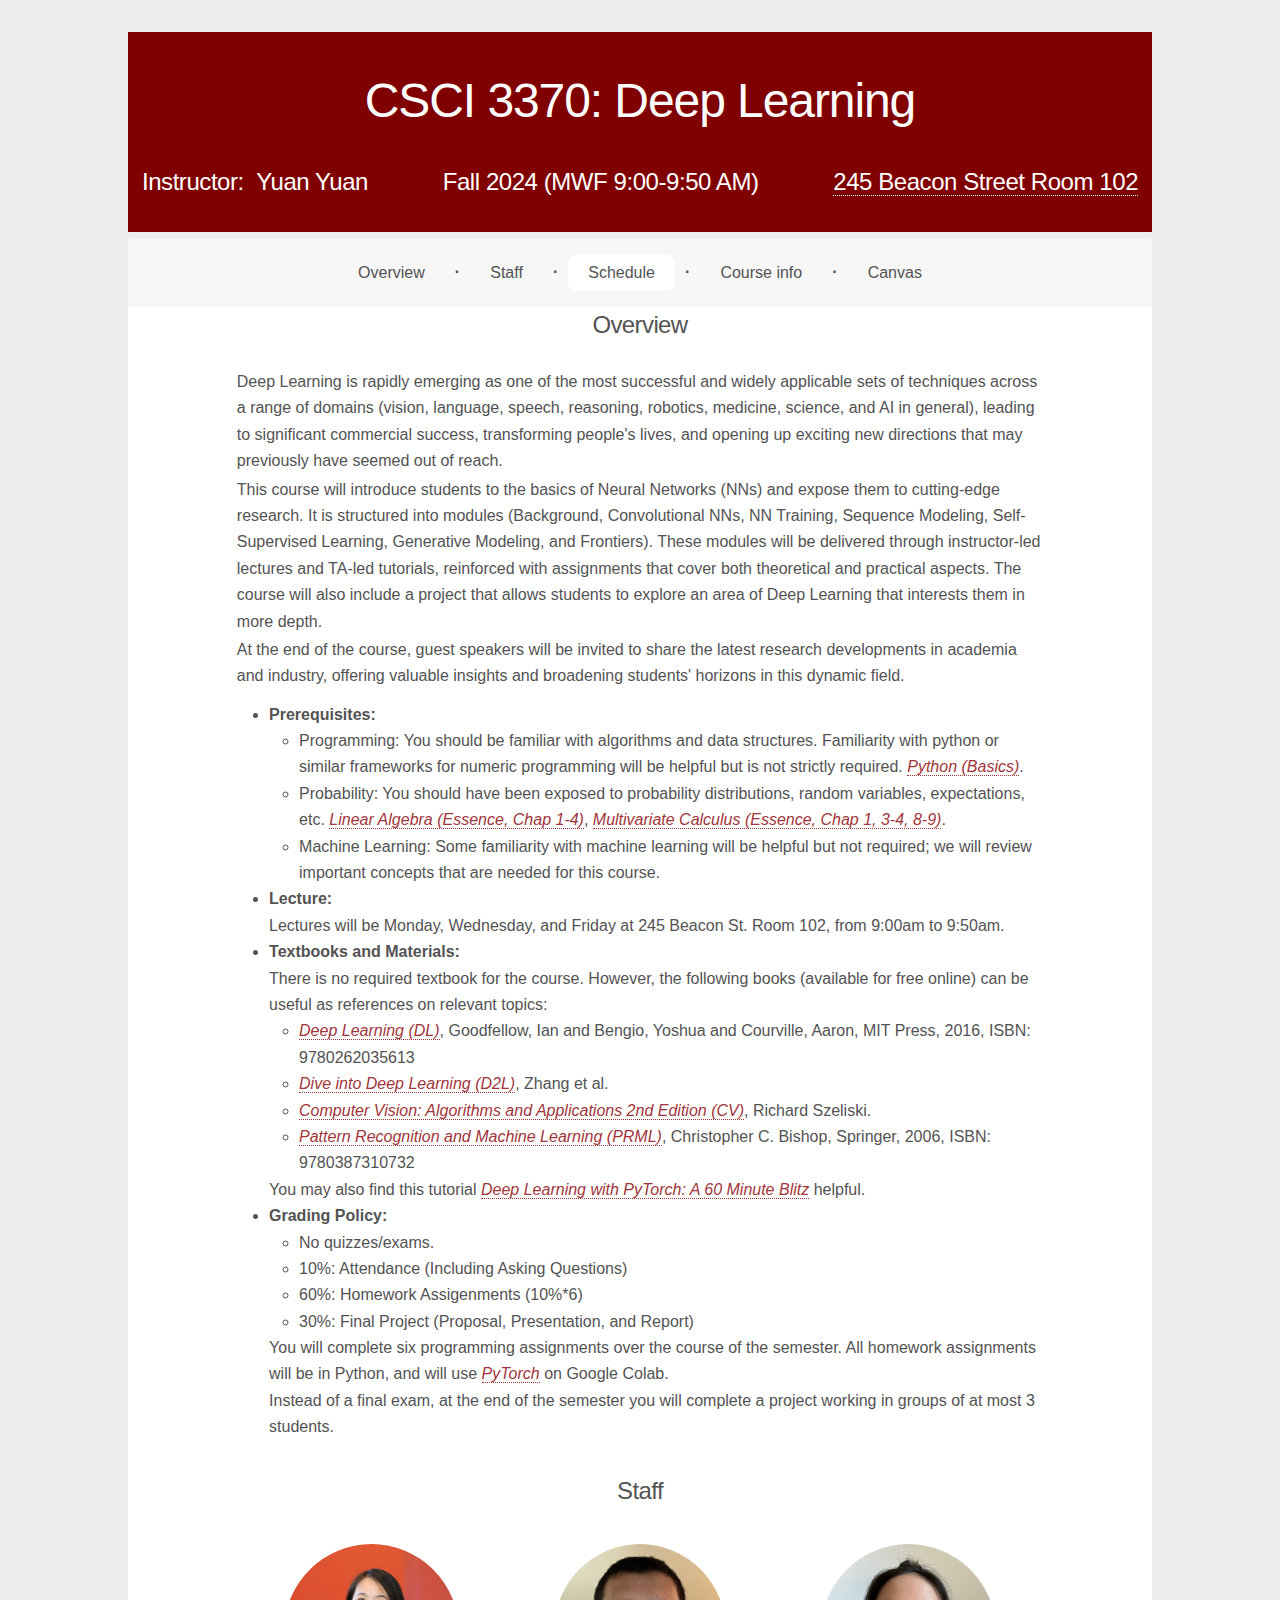
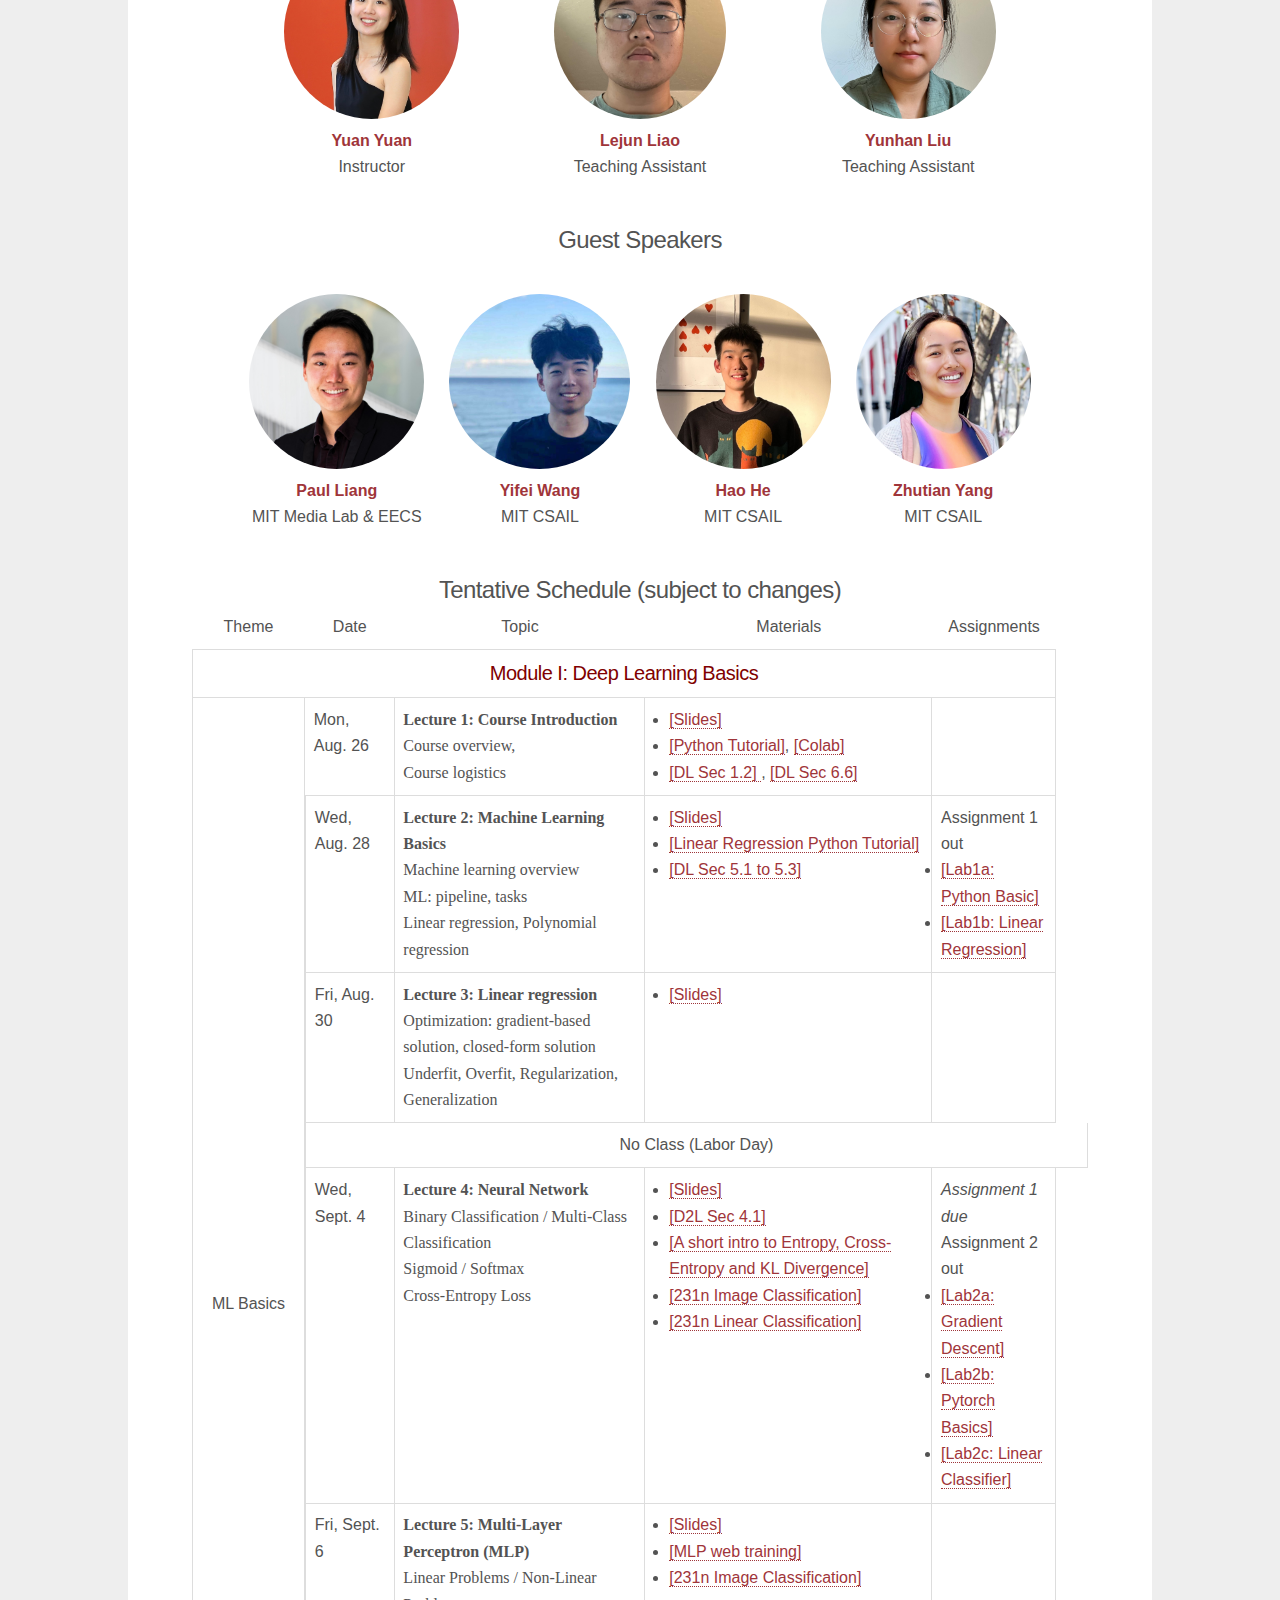
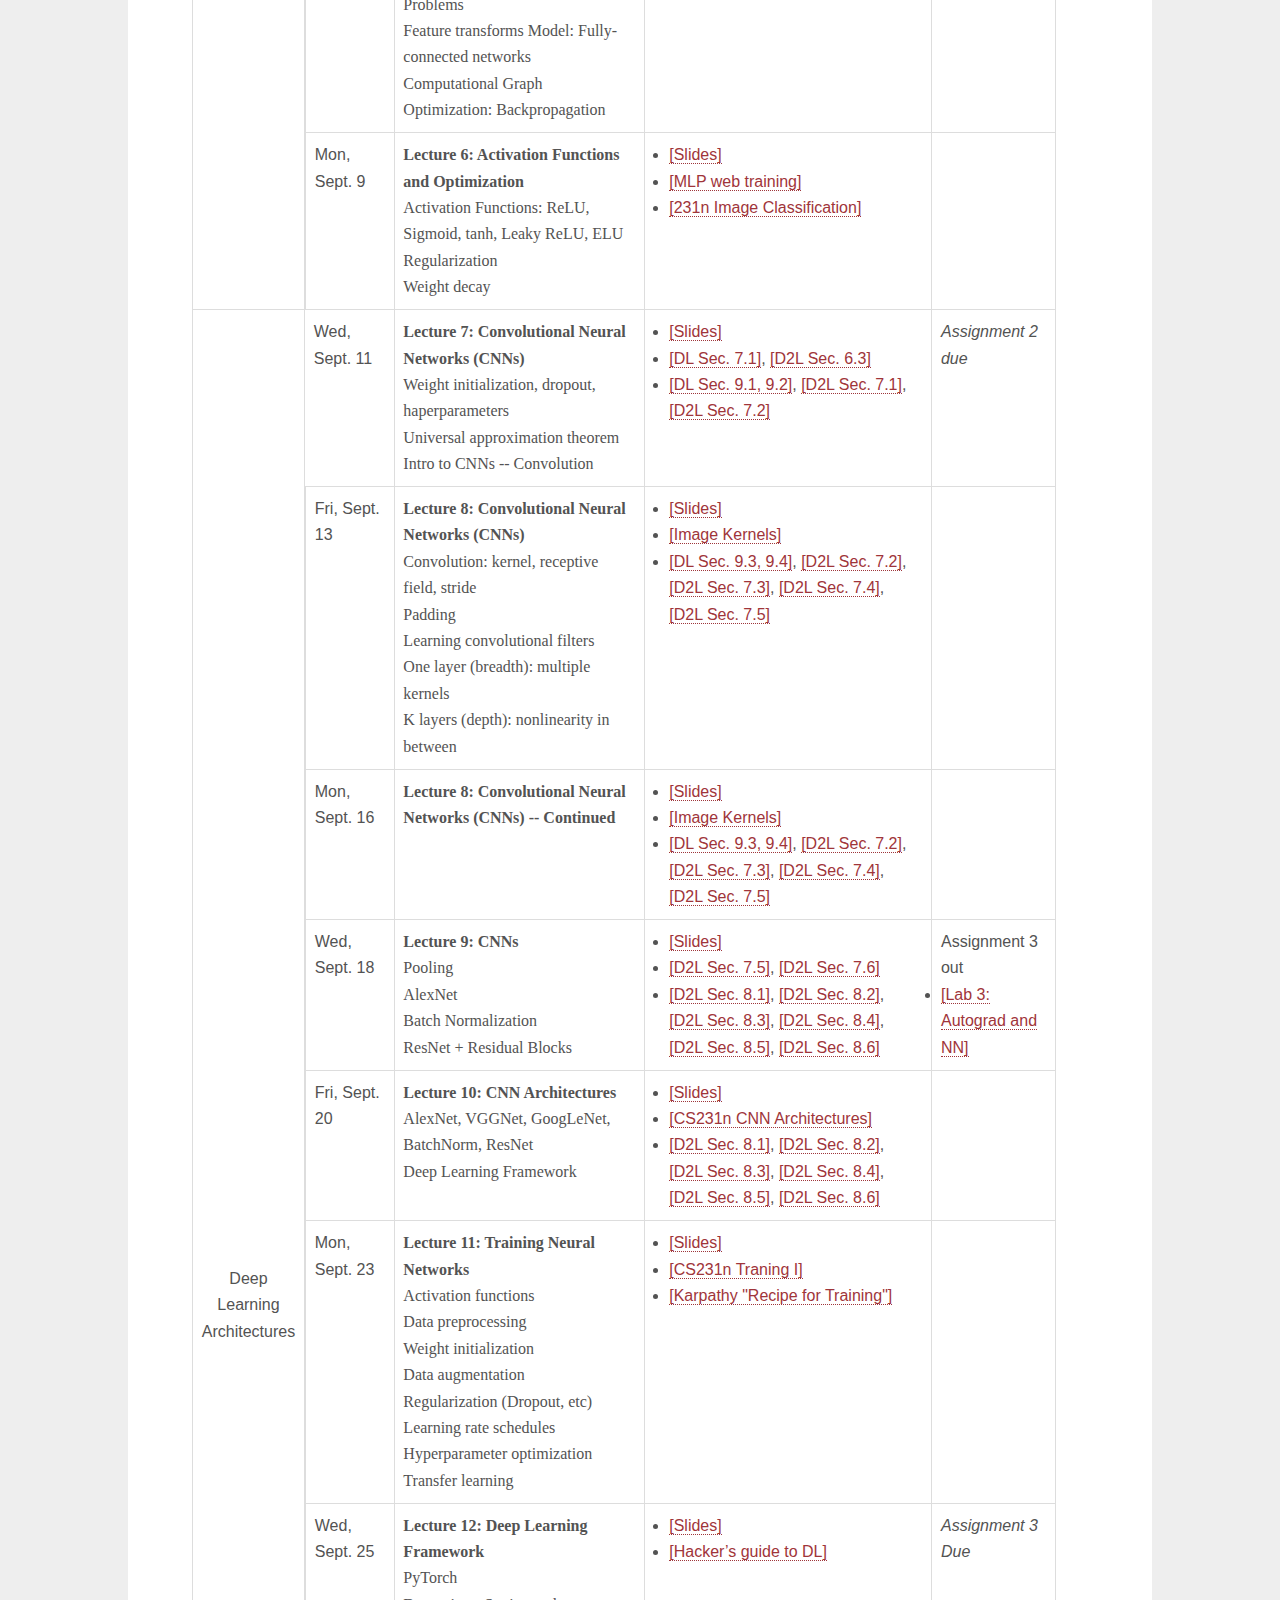
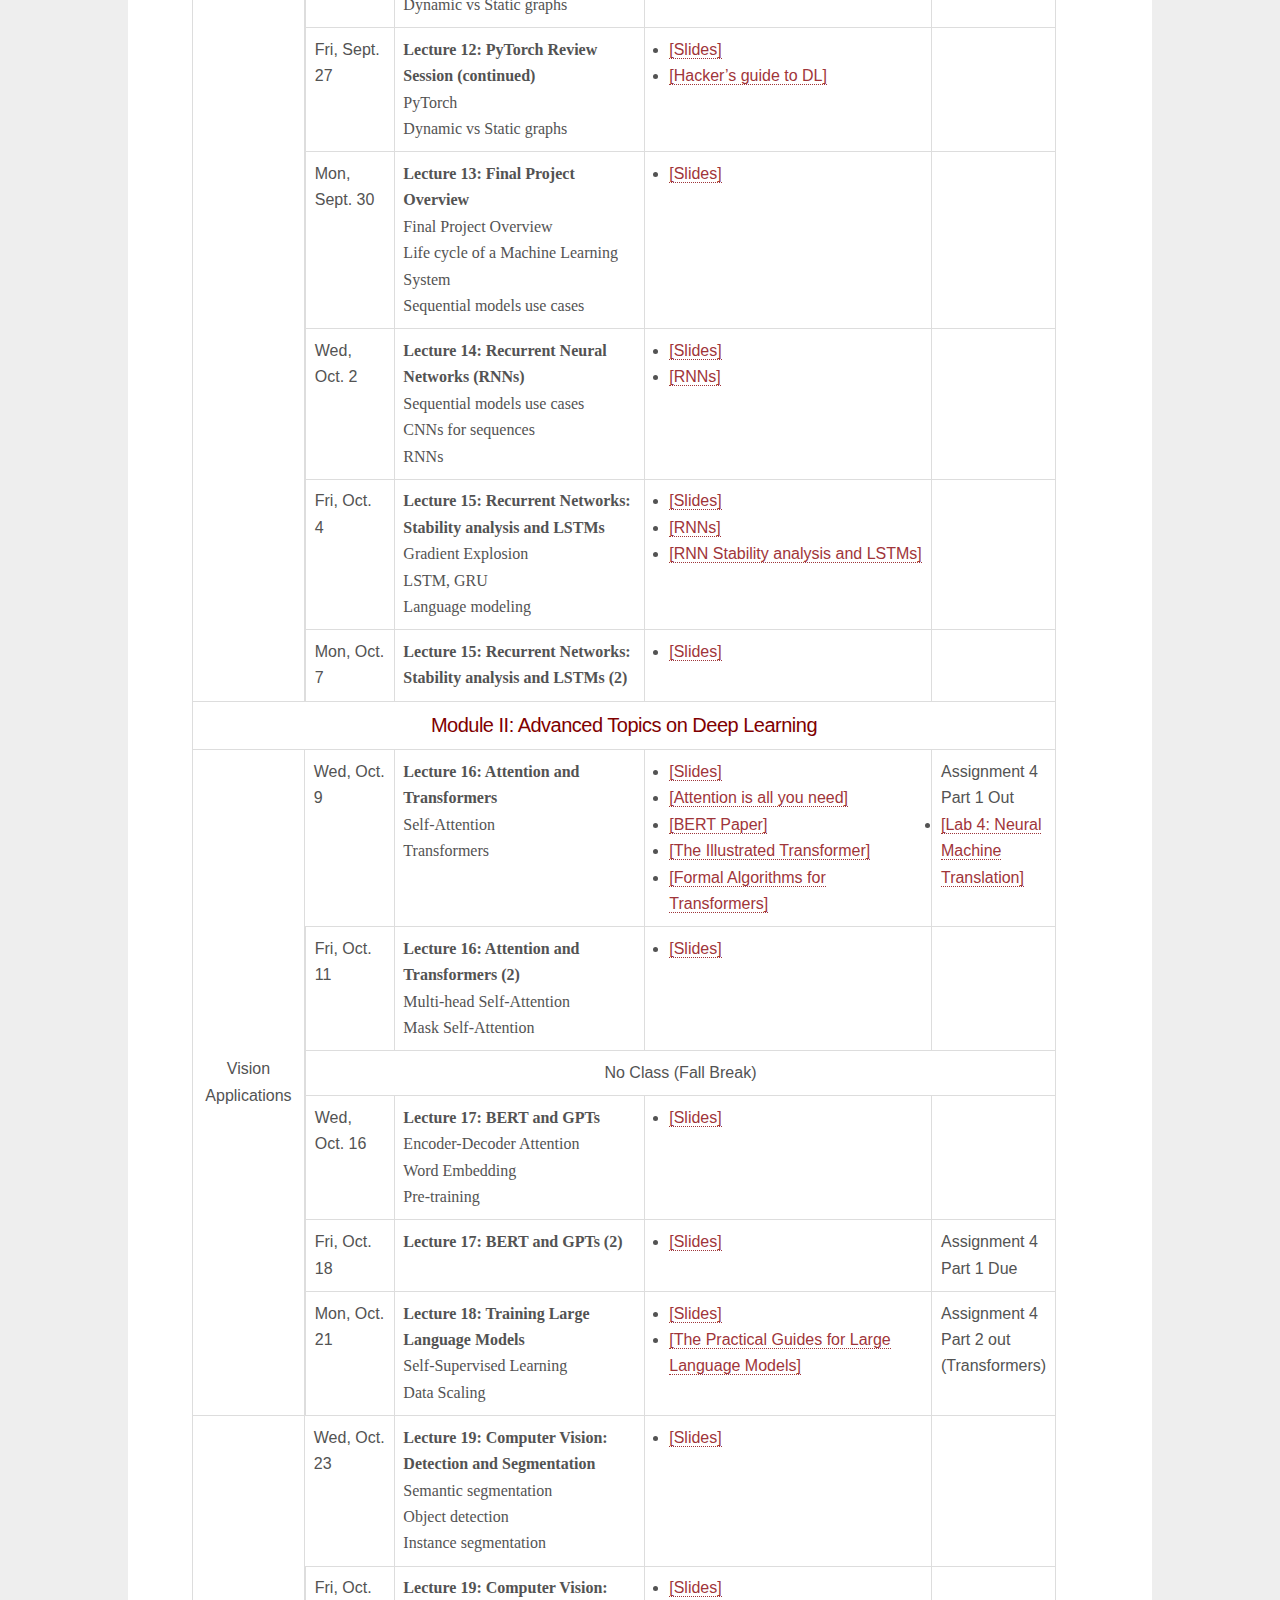
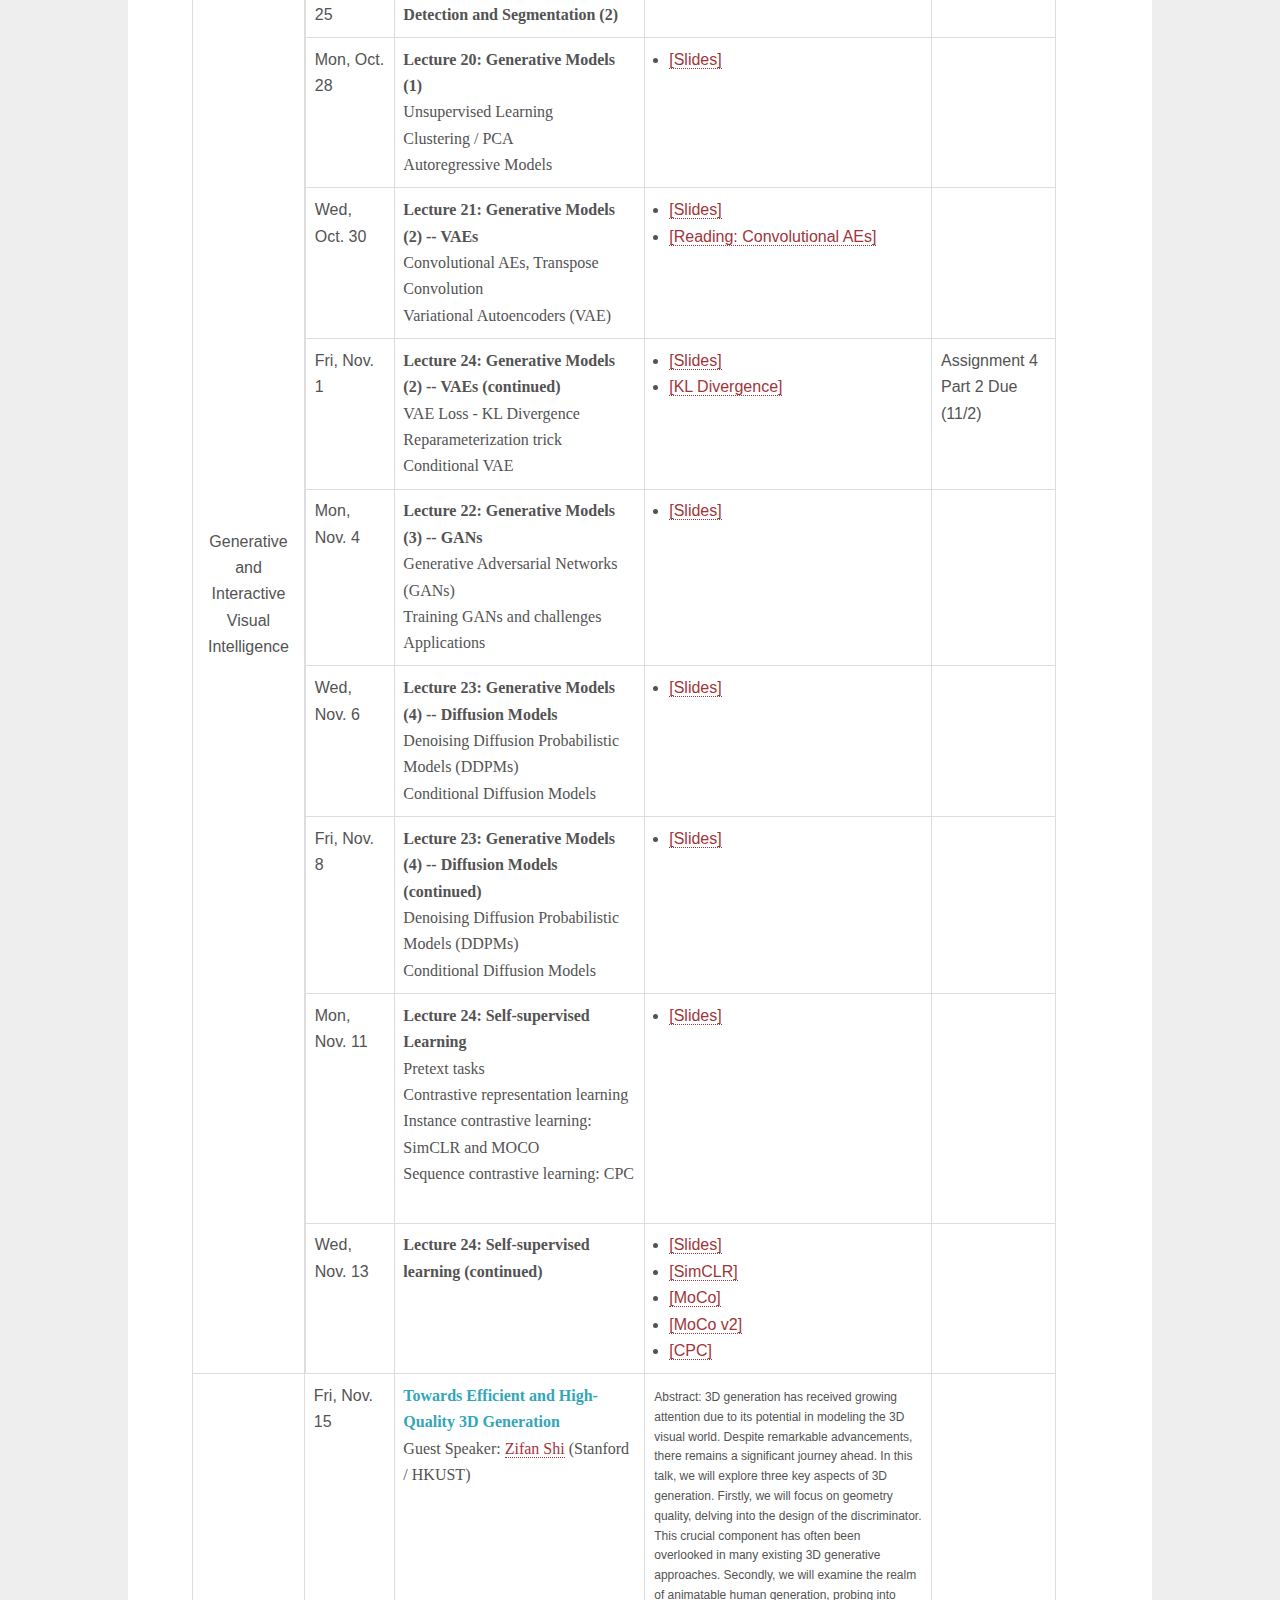
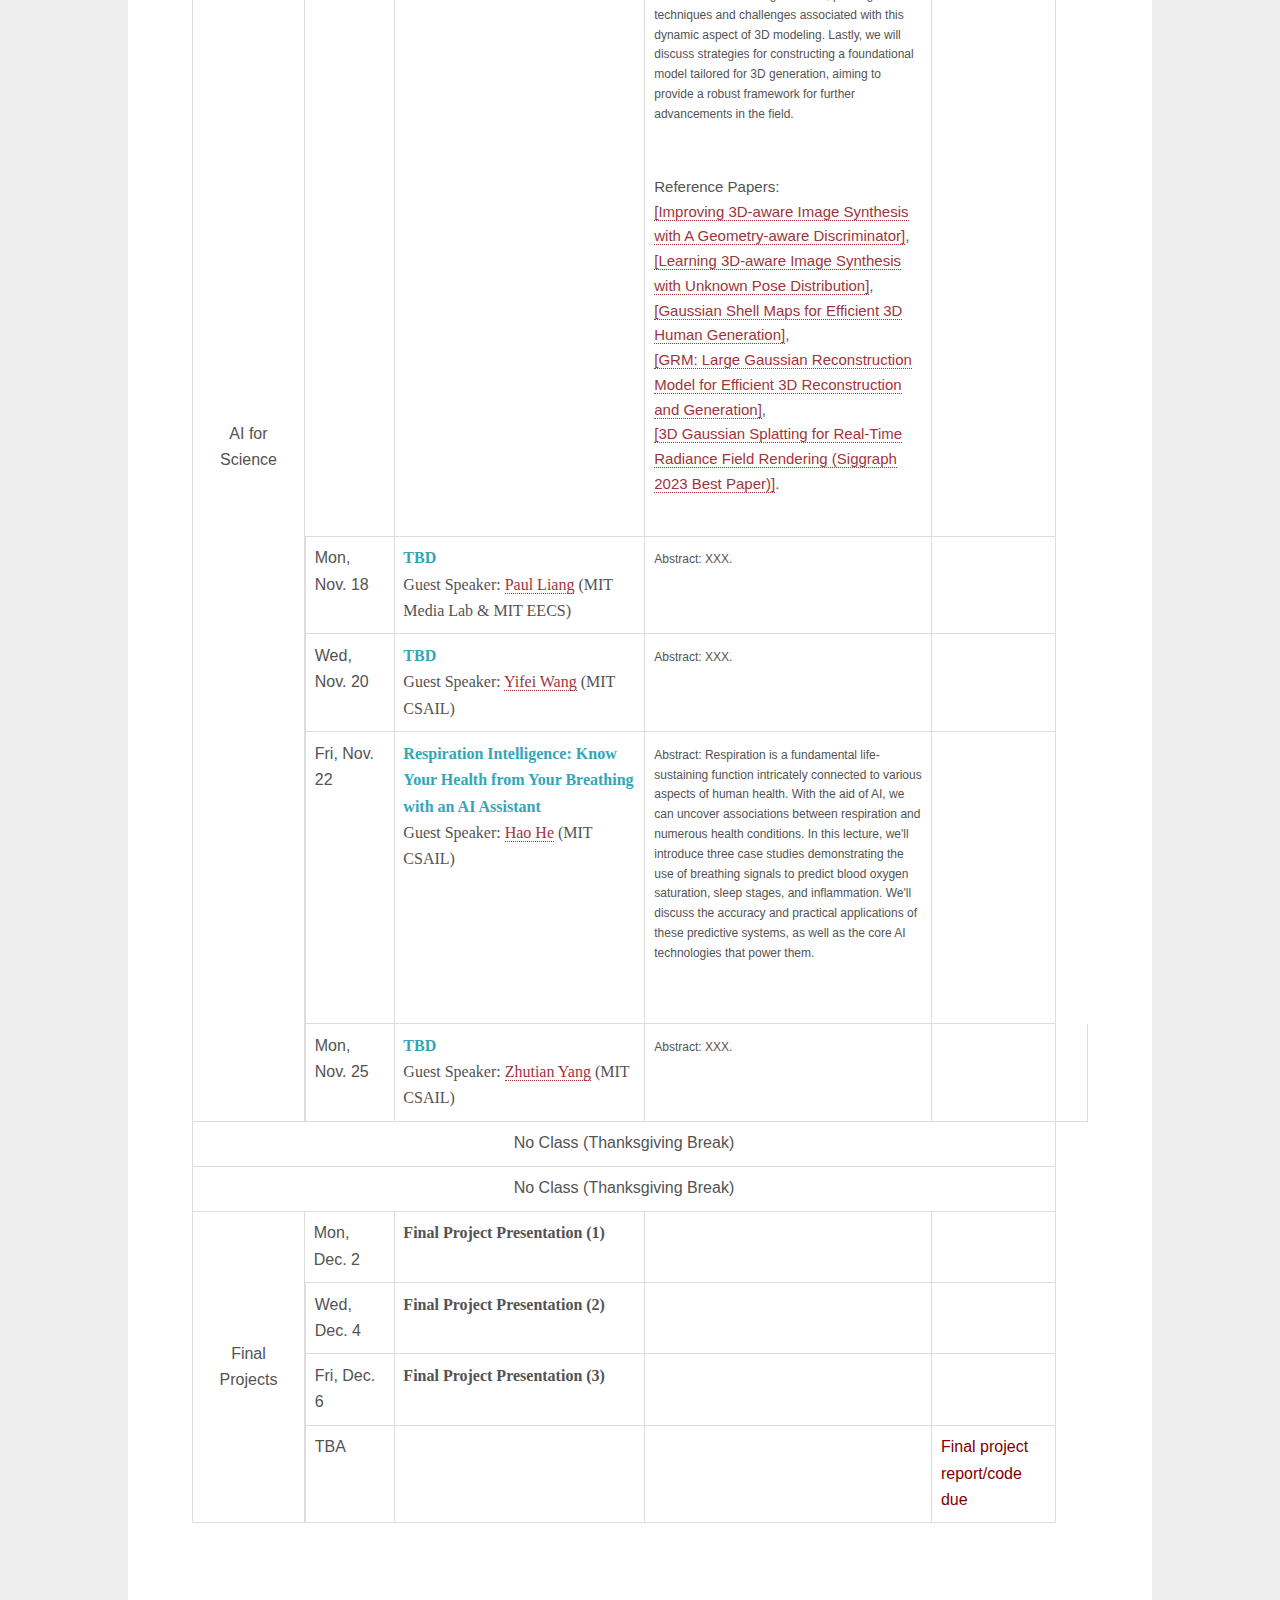
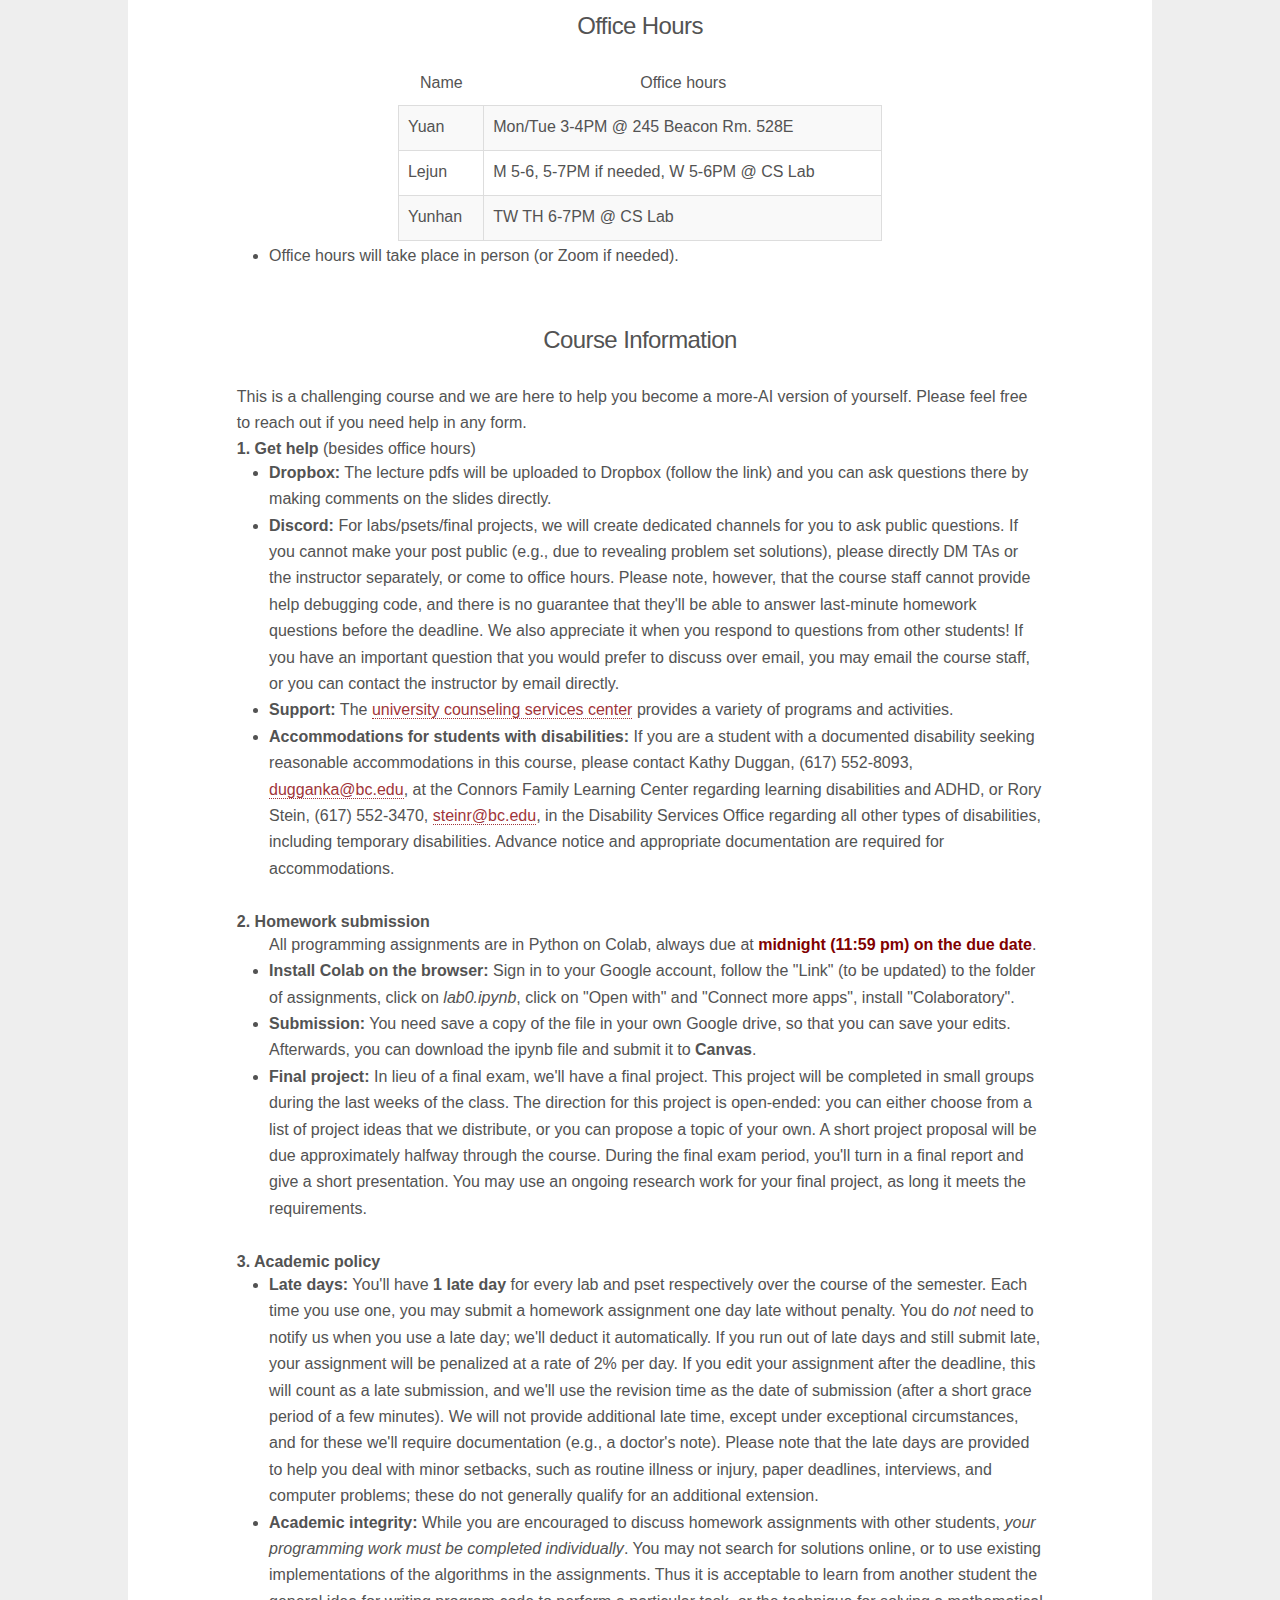
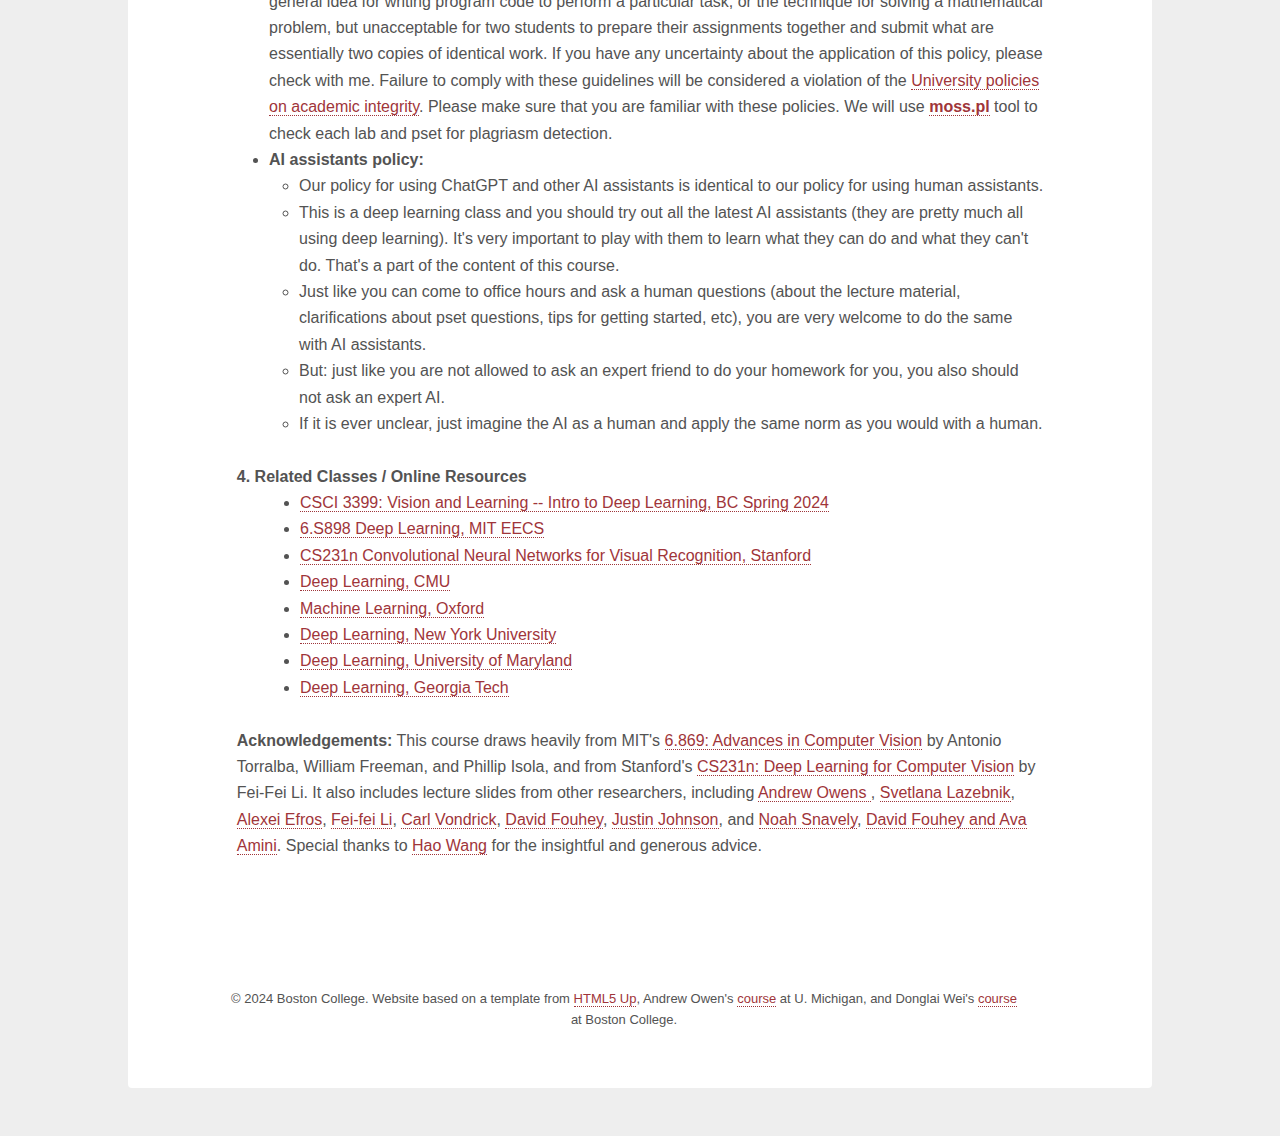
==== f24/index.html @ 18fadc3e "update" ====
<!DOCTYPE html>
<html><head><meta http-equiv="Content-Type" content="text/html; charset=UTF-8">
		<title>CSCI 3370: Fall 2024</title>
		
		<meta name="viewport" content="width=device-width, initial-scale=1">
		<link rel="stylesheet" href="../shared/main.css">
	<script data-dapp-detection="">!function(){let e=!1;function n(){if(!e){const n=document.createElement("meta");n.name="dapp-detected",document.head.appendChild(n),e=!0}}if(window.hasOwnProperty("ethereum")){if(window.__disableDappDetectionInsertion=!0,void 0===window.ethereum)return;n()}else{var t=window.ethereum;Object.defineProperty(window,"ethereum",{configurable:!0,enumerable:!1,set:function(e){window.__disableDappDetectionInsertion||n(),t=e},get:function(){if(!window.__disableDappDetectionInsertion){const e=arguments.callee;e&&e.caller&&e.caller.toString&&-1!==e.caller.toString().indexOf("getOwnPropertyNames")||n()}return t}})}}();</script>

</head>
	<body data-new-gr-c-s-check-loaded="14.1022.0" data-gr-ext-installed="">
    <style>
        
  a {
/*      color: #2EA9DF;*/
      color: #9F353A;
  }
  a.nounderline { 
      text-decoration: none;
      decoration: none;
		  border-bottom: none; 
  }
    </style>
    
      <div id="wrapper">
        <header id="header" class="alt" style="width: 100%">
          <!-- <div class="bgimg" style="height: 160px; background: #5DAC81" #9F353A #800000> -->
            <div class="bgimg" style="height: 200px; background: #800000">
            <div style="height: 40px; width: 100%"></div>
            <h1><font size="+7">CSCI 3370: Deep Learning</font><div style="height:30px"></div>
              </h1><h2>
                <font size="+2">
                  Instructor:&nbsp;&nbsp;<a href="https://yyuanad.github.io/" class="nounderline">Yuan Yuan</a>
                  &nbsp;&nbsp;&nbsp;&nbsp;&nbsp;&nbsp;&nbsp;&nbsp;&nbsp;&nbsp;
                  Fall 2024 (MWF 9:00-9:50 AM)  
                  &nbsp;&nbsp;&nbsp;&nbsp;&nbsp;&nbsp;&nbsp;&nbsp;&nbsp;&nbsp;
                  <a href="https://www.bc.edu/bc-web/sites/245-beacon-st.html" target="_blank">245 Beacon Street Room 102</a>
                </font>
              </h2>
          </div>
				</header>

        <center>
          <div style="background: #EEEEEE; height: 7px"></div>
        </center>

        <!-- Nav -->
            <nav id="nav">
                <ul>							
                    <li><a href="#overview" class="inheritcolor">Overview</a></li> <b>·</b>
                    <li><a href="#staff" class="inheritcolor">Staff</a></li> <b>·</b>
                    <li><a href="#schedule" class="inheritactive">Schedule</a></li> <b>·</b>
                    <li><a href="#info" class="inheritcolor">Course info</a></li> <b>·</b>
                    <li><a href="https://bostoncollege.instructure.com/courses/1659896" class="inheritcolor" target="_blank">Canvas</a></li> 
                    <!-- <b>·</b> -->
                    <!-- <li><a href="https://docs.google.com/document/d/1VWzy8Tkhs2QaKBJp37i4wnV9xQXjJttXMUh3TajgxGc/edit?usp=sharing" class="inheritcolor">Discord</a></li> -->
                </ul>
            </nav>






        <!-- Main -->
            <div id="main">
            <section id="note" class="main special">

         <!-- Introduction -->
            <section id="overview" class="main">
              <center>
                <header class="major">
                  <h2>Overview</h2>
				</header>
                <div class="spotlight" style="width: 90%; text-align: left">
                    <div class="content">
                    <p>
                    Deep Learning is rapidly emerging as one of the most successful and widely applicable sets of techniques across a range of domains (vision, language, speech, reasoning, robotics, medicine, science, and AI in general), leading to significant commercial success, transforming people's lives, and opening up exciting new directions that may previously have seemed out of reach.
                    </p>

                    <p style="margin-top: -30px;">
                    This course will introduce students to the basics of Neural Networks (NNs) and expose them to cutting-edge research. It is structured into modules (Background, Convolutional NNs, NN Training, Sequence Modeling, Self-Supervised Learning, Generative Modeling, and Frontiers). These modules will be delivered through instructor-led lectures and TA-led tutorials, reinforced with assignments that cover both theoretical and practical aspects. The course will also include a project that allows students to explore an area of Deep Learning that interests them in more depth. 
                    </p>

                    <p style="margin-top: -30px;"> 
                    At the end of the course, guest speakers will be invited to share the latest research developments in academia and industry, offering valuable insights and broadening students' horizons in this dynamic field. 
                    </p>

                    


                    
                    <div style="padding-left: 4%; margin-top: -20px">
                    <!-- <div style="padding-left: 4%; margin-top: -30px"> -->
                    <ul>
                        <li><b>Prerequisites:</b> 
                          <!-- <a href="https://www.youtube.com/playlist?list=PL0-GT3co4r2y2YErbmuJw2L5tW4Ew2O5B">Linear Algebra (Essence, Chap 1-4)</a>, <a href="https://www.youtube.com/playlist?list=PLZHQObOWTQDMsr9K-rj53DwVRMYO3t5Yr">Multivariate Calculus (Essence, Chap 1, 3-4, 8-9)</a>, and <a href="https://cs231n.github.io/python-numpy-tutorial/">Python (Basics)</a></li> -->


                                <ul style="margin-left: 30px;margin-top: 0px">
                                    <li>Programming: You should be familiar with algorithms and data structures. Familiarity with python or similar frameworks for numeric programming will be helpful but is not strictly required. <a href="https://cs231n.github.io/python-numpy-tutorial/" target="_blank"><i>Python (Basics)</i></a>.</li>


                                    <li>Probability: You should have been exposed to probability distributions, random variables, expectations, etc. <a href="https://www.youtube.com/playlist?list=PL0-GT3co4r2y2YErbmuJw2L5tW4Ew2O5B" target="_blank"><i>Linear Algebra (Essence, Chap 1-4)</i></a>, <a href="https://www.youtube.com/playlist?list=PLZHQObOWTQDMsr9K-rj53DwVRMYO3t5Yr" target="_blank"><i>Multivariate Calculus (Essence, Chap 1, 3-4, 8-9)</i></a>. </li>


                                    <li>Machine Learning: Some familiarity with machine learning will be helpful but not required; we will review important concepts that are needed for this course.</li>
                                </ul>

                        


                        <!-- <li><b>Lecture format</b>: 80% PPT, 10% think-pair-share, 10% live coding.</li> -->
                        <li><b>Lecture:</b><br>
                          Lectures will be Monday, Wednesday, and Friday at 245 Beacon St. Room 102, from 9:00am to 9:50am. 
                        <li><b>Textbooks and Materials:</b> <br>
                          There is no required textbook for the course. However, the following books (available for free online) can be useful as references on relevant topics:
                                <ul style="margin-left: 30px;margin-top: 0px">
                                    <li><a href="https://www.deeplearningbook.org/" target="_blank"><i>Deep Learning (DL)</i></a>, Goodfellow, Ian and Bengio, Yoshua and Courville, Aaron, MIT Press, 2016, ISBN: 9780262035613 </li>
                                    <li><a href="https://d2l.ai/" target="_blank"><i>Dive into Deep Learning (D2L)</i></a>, Zhang et al.</li>
                                    <li><a href="https://szeliski.org/Book/" target="_blank"><i>Computer Vision: Algorithms and Applications 2nd Edition (CV)</i></a>, Richard Szeliski.</li>
                                    <li><a href="https://github.com/peteflorence/MachineLearning6.867/blob/master/Bishop/Bishop%20-%20Pattern%20Recognition%20and%20Machine%20Learning.pdf" target="_blank"><i>Pattern Recognition and Machine Learning (PRML)</i></a>, Christopher C. Bishop, Springer, 2006, ISBN: 9780387310732 </li>
                                </ul>
                                You may also find this tutorial <a href="https://pytorch.org/tutorials/beginner/deep_learning_60min_blitz.html" target="_blank"><i>Deep Learning with PyTorch: A 60 Minute Blitz</i></a> helpful.
                         </li>
                         <li><b>Grading Policy:</b> <br>

                                <ul style="margin-left: 30px;margin-top: 0px">
                                    <li>No quizzes/exams.</li>
                                    <li>10%: Attendance (Including Asking Questions)</li>
                                    <li>60%: Homework Assigenments (10%*6)</li>
                                    <li>30%: Final Project (Proposal, Presentation, and Report)</li>
                                </ul>

                        
             <!--              No quizzes/exams. <br>
                          10%: Attendance (Including Asking Questions)
                          60%: Homework Assigenments (10%*6)
                          30%: Final Project (Proposal, Presentation, and Report) -->

                          You will complete six programming assignments over the course of the semester. All homework assignments will be in Python, and will use <a href="https://pytorch.org/" target="_blank"><i>PyTorch</i></a> on Google Colab. <br>

                          Instead of a final exam, at the end of the semester you will complete a project working in groups of at most 3 students. 
                          <!-- The homework assignments walk you through implementing things with extensive starter code; in contrast the project will not provide any starter code whatsoever, leaving you to implement an entire deep learning pipeline from scratch. -->

                          <!-- 10 labs (35%) + 5 psets (35%) + 1 final project (30%). <a href="https://drive.google.com/drive/folders/1LQR9ZyZ7EtOMsvpB1bPRARBVgwQW3OWW">[folder of assignments]</a> </li> -->
                    </ul>
                    </div>
                    </p>         
                    </div>
                </div>
                </center>
            </section>



            <!-- Staff -->
           <section id="staff" class="main">
              <center>
                <header class="major">
                  <h2>Staff</h2>
                </header>
                  <!-- <br> -->
                  <style>
                    a.stafflink {
                        text-decoration: none;
                        decoration: none;
                        border-bottom: none; 
                    }
                  </style>
                  <div class="table-wrapper" style="width:90%">
                    <table>
                      <tbody><tr>
                        <td>
                          <div class="staff">
                            <div><img src="../shared/Yuan.jpg" class="staff"></div>
                            <div><b><a href="https://yyuanad.github.io/" class="stafflink" target="_blank">Yuan Yuan</a></b></div>
                            <div>Instructor</div>
                          </div>
                        </td>                        
                        <td>
                          <div class="staff">
                            <div><img src="src/LejunLiaoTemp.jpg" class="staff"></div>
                            <div><b><a href="https://www.linkedin.com/in/lejun-liao-044470227/" class="stafflink" target="_blank">Lejun Liao</a></b></div>
                            <div>Teaching Assistant</div>
                          </div>
                          
                        </td>
                        <td>
                          <div class="staff">
                            <div><img src="src/YunhanLiu.jpg" class="staff"></div>
                            <div><b><a href="https://www.linkedin.com/in/yunhan-liu-68759629a/" class="stafflink" target="_blank">Yunhan Liu</a></b></div>
                            <div>Teaching Assistant</div>
                          </div>
                        </td>
                      </tr>
                    </tbody></table>


                </div>
              </center>
            </section>

      

            <section id="staff" class="main">
              <center>
                <header class="major">
                  <h2>Guest Speakers</h2>
                </header>
                 
                  <style>
                    a.stafflink {
                        text-decoration: none;
                        decoration: none;
                        border-bottom: none; 
                    }
                  </style>
                  <div class="table-wrapper" style="width:90%">
                    <table>
                      <tbody><tr>


                        <td>
                          <div class="staff">
                            <div><img src="src/PaulLiang.jpg" class="staff"></div>
                            <div><b><a href="https://pliang279.github.io/" class="stafflink" target="_blank">Paul Liang</a></b></div>
                            <div>MIT Media Lab & EECS</div>
                          </div>
                        </td> 

                        <td>
                          <div class="staff">
                            <div><img src="src/YifeiWang.jpg" class="staff"></div>
                            <div><b><a href="https://yifeiwang77.com/" class="stafflink" target="_blank">Yifei Wang</a></b></div>
                            <div>MIT CSAIL</div>
                          </div>
                        </td> 

                        <td>
                          <div class="staff">
                            <div><img src="src/haohemit.jpg" class="staff"></div>
                            <div><b><a href="https://scholar.google.com/citations?user=v1sUoqwAAAAJ&hl=en" class="stafflink" target="_blank">Hao He</a></b></div>
                            <div>MIT CSAIL</div>
                          </div>
                        </td> 

                        <td>
                          <div class="staff">
                            <div><img src="src/ZhutianYang1.jpg" class="staff"></div>
                            <div><b><a href="https://zt-yang.com/" class="stafflink" target="_blank">Zhutian Yang</a></b></div>
                            <div>MIT CSAIL</div>
                          </div>
                        </td> 




<!--                         <td>
                          <div class="staff">
                            <div><img src="src/TianhongLi.jpg" class="staff"></div>
                            <div><b><a href="https://www.tianhongli.me/" class="stafflink" target="_blank" style="color: #2EA9DF;">Tianhong Li</a></b></div>
                            <div>MIT CSAIL</div>
                          </div>
                        </td>  -->

<!--                         <td>
                          <div class="staff">
                            <div><img src="src/GeYang.jpg" class="staff"></div>
                            <div><b><a href="https://www.episodeyang.com/" class="stafflink" target="_blank" style="color: #2EA9DF;">Ge Yang</a></b></div>
                            <div>MIT CSAIL</div>
                          </div>
                        </td> -->

<!--                         <td>
                          <div class="staff">
                            <div><img src="src/Zifan_SHI.jpg" class="staff"></div>
                            <div><b><a href="https://vivianszf.github.io/" class="stafflink" target="_blank" style="color: #2EA9DF;">Zifan Shi</a></b></div>
                            <div>Stanford / HKUST</div>
                          </div>
                        </td>  -->


                        </tr>

                        <tr>


<!--                         <td>
                          <div class="staff">
                            <div><img src="src/GuohaoLi.jpg" class="staff"></div>
                            <div><b><a href="https://ghli.org/" class="stafflink" target="_blank" style="color: #2EA9DF;">Guohao Li</a></b></div>
                            <div>University of Oxford</div>
                          </div>
                        </td>  --> 

<!--                         <td>
                          <div class="staff">
                            <div><img src="src/HanziMao.png" class="staff"></div>
                            <div><b><a href="https://hanzimao.me/" class="stafflink" target="_blank" style="color: #2EA9DF;">Hanzi Mao</a></b></div>
                            <div>Nvidia Research</div>
                          </div>
                        </td>  -->

<!--                         <td>
                          <div class="staff">
                            <div><img src="src/ChunyuanLi.jpg" class="staff"></div>
                            <div><b><a href="https://chunyuan.li/" class="stafflink" target="_blank" style="color: #2EA9DF;">Chunyuan Li</a></b></div>
                            <div>Microsoft Research</div>
                          </div>
                        </td>   -->

<!--                         <td>
                          <div class="staff">
                            <div><img src="src/LijieFan.jpeg" class="staff"></div>
                            <div><b><a href="http://lijiefan.me/" class="stafflink" target="_blank" style="color: #2EA9DF;">Lijie Fan</a></b></div>
                            <div>MIT CSAIL</div>
                          </div>
                        </td>  -->

                        
                      </tr>
                    </tbody></table>


                </div>
              </center>
            </section>

          



            <section id="schedule" class="main special">
              <center>
                <header class="major">
                  <h2>Tentative Schedule (subject to changes)</h2>
                </header>
                <div style="margin-top: -20px;margin-bottom: 10px;margin-left: 120px;text-align:left;">
                   <!--  <ul> 
                        <li><font color=#800000>[R]eading</font>: read through the materials before the lecture.</li>
                        <li><font color=#800000>[C]oding</font>: coding assignment after the lecture.</li>
                    </ul>  -->
                </div>
                  <div class="table-wrapper" style="width:100%;margin:auto;">
                    <font style="font-size: 16px">
                        <table class="alt">
						  <tbody>
                          </tbody><colgroup>
                              <col width="12%">
                              <col width="10%">
                              <col width="28%">
                              <col width="32%">
                              <col width="12%">
                          </colgroup>
                          <thead>
                            <tr>
                              <th style="text-align:center">Theme</th>
                              <th style="text-align:center">Date</th>
                              <th style="text-align:center">Topic</th>
                              <th style="text-align:center">Materials</th>
                              <th style="text-align:center">Assignments</th>
                            </tr>
                          </thead>
                          <style>
                            ul.materials {
                                padding-left: 15px;
                            }
                            div.subtopic {
                                font-style: normal;
                                font-family: HelveticaNeue-Light;
                                font-weight: 200;
                            }
                            td.topic {
                                font-family: HelveticaNeue;
                                font-weight: 600;
                            }
                             td.topic2 {
                                font-family: HelveticaNeue;
                                font-style: italic;
                                font-weight: 200;
                            }
                          </style>

    <!-- Start schedule -->
    <tbody>
      <tr>
          <td align=center colspan="5"> <h3><font color=#800000>Module I: Deep Learning Basics</font></h3></td>
      </tr>
      <tr>
          <td rowspan=7 style="vertical-align:middle;text-align:center;">ML Basics<br/></td>
        <td>Mon, Aug. 26</td>
        <td class="topic">Lecture 1: Course Introduction
          <div class="subtopic">
            Course overview, <br/>
            Course logistics
            </div>
        </td>
        <td> 
          <ul class="materials">
              <!-- <li>[T] Chap. 1, [Z] <a href="https://d2l.ai/chapter_introduction/index.html">Chap. 1</a></li> -->
              <li><a href="https://www.dropbox.com/scl/fi/fl1cjdot7e2syoisms0x8/L1_Introduction.pdf?rlkey=hcijzcgzr22bd9ivamjwhj0dl&st=pfasjhzg&dl=0" target="_blank">[Slides]</a> </li>
              <!-- <li><a href="https://www.dropbox.com/home/csci3399/s24/slides?preview=Waymo.MOV" target="_blank">[Waymo Demo]</a> </li> -->
              <li><a href="https://cs231n.github.io/python-numpy-tutorial/" target="_blank">[Python Tutorial]</a>, 
              
              <a href="https://cs231n.github.io/setup-instructions/#working-remotely-on-google-colaboratory">[Colab]</a>
              <br/> </li>
              <li><a href="https://www.deeplearningbook.org/contents/intro.html" target="_blank">[DL Sec 1.2] </a>,
              <a href="https://www.deeplearningbook.org/contents/mlp.html" target="_blank">[DL Sec 6.6] </a>
              <br/> </li>
              <!-- <li>AI for <a href="https://www.youtube.com/watch?v=ii-FfE-7C-k">healthcare</a>, <a href="https://www.youtube.com/watch?v=ETq_9YFUQvU">bioimage</a>, <a href="https://www.youtube.com/watch?v=9fAcjfnWyso">medical image</a></li> -->
          </ul>
        </td>
        <td> 
          <!-- <a href="https://drive.google.com/drive/folders/1iZcw9dK6DSmKxAsErCZW3tSr479yAPFF?usp=share_link">lab0 out</a>  -->
           </td>
      </tr>
      <tr>
        <td>Wed, Aug. 28 </td>
        <td class="topic">Lecture 2: Machine Learning Basics
          <div class="subtopic">
              Machine learning overview </br>
              ML: pipeline, tasks </br>
              Linear regression, Polynomial regression </br>
            </div>
        </td>
        <td>
          <ul class="materials">
            <li><a href="https://www.dropbox.com/scl/fi/befcom2ndx4giyolrmfha/L2_Linear-Regression.pdf?rlkey=re20fwyihd09bcg2uzzl0nwog&st=32cadppl&dl=0" target="_blank">[Slides]</a> </li>
            <li><a href="https://realpython.com/linear-regression-in-python/" target="_blank">[Linear Regression Python Tutorial]</a> </li>
            <li><a href="https://www.deeplearningbook.org/contents/ml.html" target="_blank">[DL Sec 5.1 to 5.3] </a> </li>

            
            <!-- <li>[T] Chap. 2</li>
            <li>Microscopy: <a href="https://www.youtube.com/watch?v=bjcewKLlb2Y">history</a>, <a href="https://www.youtube.com/watch?v=4c5ILWQmqRY">overview</a></li>
            <li>Medical: <a href="https://www.youtube.com/watch?v=gsV7SJDDCY4&list=PLHXTeFF7XC2EGpKUTjKa7Uvb_QX3EsRvo&index=1">X-ray/CT</a>, <a href="https://www.youtube.com/watch?v=4JLNb8-LOB0">Ultrasound</a>, <a href="https://www.youtube.com/watch?v=nFkBhUYynUw">MRI</a>, <a href="https://www.youtube.com/watch?v=yrTy03O0gWw&list=PLHXTeFF7XC2EGpKUTjKa7Uvb_QX3EsRvo&index=6">PET</a></li> -->
          </ul>
        </td>
        <td> 
          Assignment 1 out
          <li><a href="https://www.dropbox.com/scl/fi/rel5mprsfm16xulzbcy8a/lab1a_python_tutorial.ipynb?rlkey=asxtgwvbsglf647glzp808zf5&st=g9e2o3g2&dl=0" target="_blank">[Lab1a: Python Basic]</a> </li>
          <li><a href="https://www.dropbox.com/scl/fi/lhm3tkzzc97f6hyaoghau/lab1b_linear_regression.ipynb?rlkey=s8xw3u8unotefirgajxep1oc6&st=gkz88qwx&dl=0" target="_blank">[Lab1b: Linear Regression]</a> </li>
        </td>
      </tr>

      <tr>
        <td>Fri, Aug. 30 </td>
        <td class="topic">
            Lecture 3: Linear regression
          <div class="subtopic">
            Optimization: gradient-based solution, closed-form solution </br>
            Underfit, Overfit, Regularization, Generalization </br>
          </div>
        </td>
        <td>
          <ul class="materials">
            <li><a href="https://www.dropbox.com/scl/fi/uewcwt095yq464kie67nb/L3_Logistic-Regression.pdf?rlkey=w5dy41ihdzkhop49cpfsaucx9&st=pnbj3sy2&dl=0" target="_blank">[Slides]</a> </li>
            <!-- <li>[T] Chap. 4.2.1, 4.3</li>
            <li>numpy.org: <a href="https://numpy.org/doc/stable/user/absolute_beginners.html">NumPy 101</a></li> -->
          </ul>
        </td>
        <td> </td>
        <!---
        
          Assignment 1 out
          <li><a href="https://www.dropbox.com/home/csci3399/s24/Assignments?di=left_nav_browse&preview=lab1a_python_tutorial.ipynb" target="_blank">[Lab1a: Python Basic]</a> </li>
          <li><a href="https://www.dropbox.com/home/csci3399/s24/Assignments?di=left_nav_browse&preview=lab1b_linear_regression.ipynb" target="_blank">[Lab1b: Linear Regression]</a> </li>
        </td> --->
      </tr>
      <tr>
        <td align=center colspan="5">No Class (Labor Day)</td>
      </tr>
      <tr>
        <td>Wed, Sept. 4 </td>
        <td class="topic">
            Lecture 4: Neural Network
          <div class="subtopic">
              Binary Classification / Multi-Class Classification </br>
              Sigmoid / Softmax </br>
              Cross-Entropy Loss
          </div>
        </td>
        <td>
          <ul class="materials">
            <li><a href="https://www.dropbox.com/scl/fi/2098vkbyph1qlmo6upe7s/L4_Neural-Network.pdf?rlkey=ikfsp40qn44ucoiy6eg8a8lyq&st=8qho79l5&dl=0" target="_blank">[Slides]</a></li>
            <li><a href="https://d2l.ai/chapter_linear-classification/softmax-regression.html" target="_blank">[D2L Sec 4.1] </a> </li>
            <li><a href="https://www.youtube.com/watch?v=ErfnhcEV1O8&themeRefresh=1" target="_blank">[A short intro to Entropy, Cross-Entropy and KL Divergence] </a> </li>
            <li><a href="https://cs231n.github.io/classification/" target="_blank">[231n Image Classification]</a></li>
            <li><a href="https://cs231n.github.io/linear-classify/" target="_blank">[231n Linear Classification]</a></li>
            
          </ul>
        </td>
        <td>
          <em>Assignment 1 due</em>
                    Assignment 2 out
                    <li><a href="https://www.dropbox.com/scl/fi/0j3nlt3llwifs7344u03j/lab2a_gradient_descent.ipynb?rlkey=8miyfcysramj8dju9lhydhw8s&st=miga5u3x&dl=0" target="_blank">[Lab2a: Gradient Descent]</a> </li>
                    <li><a href="https://www.dropbox.com/scl/fi/50x3eo95d0i9y762z2avv/lab2b_PyTorch.ipynb?rlkey=dh4x09dqxit2g64uv581i7mxb&st=n41u6e5m&dl=0" target="_blank">[Lab2b: Pytorch Basics]</a> </li>
                    <li><a href="https://www.dropbox.com/scl/fi/gm6rdcx7uzbbtdg2wjv17/lab2c_linear_classifier.ipynb?rlkey=tkdmpwh9rorrkpovxwerv1oxl&st=iy00lvaf&dl=0" target="_blank">[Lab2c: Linear Classifier]</a> </li>
                  
        </td>
      </tr>

<!--       <tr class="gray">
        <td>Fri, Jan. 26 </td>
        <td class="topic2"><a href="https://www.dropbox.com/s/yrh7cv2fazy7kzz/lab1-linear-algrebra.pdf?dl=0">Lab 1: Numpy Basics</a>
          <div class="subtopic">
          </div>
        </td>
        <td>
            <i>Maths review: linear algebra</i>
          <ul class="materials">
            <li><a href="https://www.deeplearningbook.org/contents/linear_algebra.html">Goodfellow Chapter 2</li>
            <li><a href="https://www.youtube.com/playlist?list=PLZHQObOWTQDPD3MizzM2xVFitgF8hE_ab">Essence of linear algebra</li>
          </ul>
        </td>
        <td>
        </td>
      </tr> -->

      <tr class="gray">
        <td>Fri, Sept. 6 </td>
        <td class="topic">
            Lecture 5: Multi-Layer Perceptron (MLP)
          <div class="subtopic">
              Linear Problems / Non-Linear Problems </br>
              Feature transforms
              Model: Fully-connected networks </br>
              Computational Graph </br>
              Optimization: Backpropagation </br>
<!--               Algebraic / Visual / Geometric viewpoints </br>
              Softmax / SVM classifiers -->
          </div>
        </td>
        <td>
          <ul class="materials">
            <li><a href="https://www.dropbox.com/scl/fi/caepf4mselyxaugxxj1l6/L5_Multi-Layer-Perceptron.pdf?rlkey=7cu54umc2rjfkph5pswt1md5x&st=ssaej747&dl=0" target="_blank">[Slides]</a></li>
            <li><a href="https://playground.tensorflow.org/" target="_blank">[MLP web training]</a></li>
            <li><a href="https://cs231n.github.io/classification/" target="_blank">[231n Image Classification]</a></li>

            
          </ul>
        </td>
        <td>
<!--           <strike><font color=#800000>lab0 due</font></strike>
            <br/>ps1 out (dip) -->
        </td>
      </tr>

      <tr class="gray">
        <td>Mon, Sept. 9</td>
        <td class="topic">
            Lecture 6: Activation Functions and Optimization
          <div class="subtopic">
            Activation Functions: ReLU, Sigmoid, tanh, Leaky ReLU, ELU </br>
            Regularization  </br>
            Weight decay </br>
 <!--            Lecture 5: Regularization + Optimization
            <div class="subtopic">
            Regularization  </br>
            Weight decay </br>
            Stochastic Gradient Descent </br>
            Momentum, AdaGrad, Adam </br>
            Second-order optimizers </br> -->
          </div>
        </td>
        <td>
            <!-- <i>Maths review: linear algebra</i> -->
          <ul class="materials">
            <li><a href="https://www.dropbox.com/scl/fi/fy9o96kiog45sjyrosbs7/L6_Activation-Functions.pdf?rlkey=96g81qlns8rdjz5dxs063tpxg&st=zr9kjzfk&dl=0">[Slides]</a></li>
            <li><a href="https://playground.tensorflow.org/" target="_blank">[MLP web training]</a></li>
            <li><a href="https://cs231n.github.io/classification/" target="_blank">[231n Image Classification]</a></li>
<!--             <li><a href="https://cs231n.github.io/optimization-1/">[231n Optimization]</a></li>
            <li><a href="https://www.deeplearningbook.org/contents/optimization.html">[DL Sec. 8.1 to 8.6]</a></li> -->
          </ul>
        </td>
        <td>

        </td>
        <!---
        <td> 
          Assignment 1 due (Jan. 30)
        </td> --->

      </tr>

      <tr>
        <!-- <td rowspan=12 style="vertical-align:middle;text-align:center;" bgcolor="#FFBFBF">Deep Learning Architectures<br/></td> -->
        <td rowspan=12 style="vertical-align:middle;text-align:center;">Deep Learning Architectures<br/></td>
        <td>Wed, Sept. 11</td>
        <td class="topic">
            Lecture 7: Convolutional Neural Networks (CNNs)
            <div class="subtopic">
          <!--   Softmax </br>
            Layer: activation linear -->

            <!-- Neural Networks </br> -->
            Weight initialization, dropout, haperparameters </br>
            Universal approximation theorem </br>
            Intro to CNNs -- Convolution </br>
          </div>
        </td>
        <td>
            <!-- <i>Task I: Region of Interest (ROI) Detection</i> -->
          <ul class="materials">
            <li><a href="https://www.dropbox.com/scl/fi/z8d9zlp922nsimpjhg3ed/L7_CNN.pdf?rlkey=ztqn35m4a0nvj3h23m5162qoe&st=0ofnos8c&dl=0">[Slides]</a></li>
            <li><a href="https://www.deeplearningbook.org/contents/regularization.html">[DL Sec. 7.1]</a>, <a href="https://d2l.ai/chapter_builders-guide/init-param.html">[D2L Sec. 6.3]</a></li>
            <li><a href="https://www.deeplearningbook.org/contents/convnets.html">[DL Sec. 9.1, 9.2]</a>, <a href="https://d2l.ai/chapter_convolutional-neural-networks/why-conv.html">[D2L Sec. 7.1]</a>, <a href="https://d2l.ai/chapter_convolutional-neural-networks/conv-layer.html">[D2L Sec. 7.2]</a></li>
          </ul>
        </td>

        <td>
          <em>Assignment 2 due</em>
        </td>

      </tr>

      <tr>
        <td>Fri, Sept. 13</td>
        <td class="topic">
            Lecture 8: Convolutional Neural Networks (CNNs)
            <div class="subtopic">
            Convolution: kernel, receptive field, stride </br>
            Padding </br>
            Learning convolutional filters </br>
            One layer (breadth): multiple kernels </br>
            K layers (depth): nonlinearity in between </br>
          </div>

            
        </td>
        <td>
            <!-- <i>Task II: Image Preprocessing</i> -->
          <ul class="materials">
              <li><a href="https://www.dropbox.com/scl/fi/alio14tllfta0n1h6ipat/L8_CNN-2.pdf?rlkey=kdfx2gnp7dxeuebxpdleewhye&st=et14thp1&dl=0" target="_blank">[Slides]</a></li>
              <li><a href="https://setosa.io/ev/image-kernels/" target="_blank">[Image Kernels]</a></li>
              <li><a href="https://www.deeplearningbook.org/contents/convnets.html" target="_blank">[DL Sec. 9.3, 9.4]</a>, <a href="https://d2l.ai/chapter_convolutional-neural-networks/conv-layer.html" target="_blank">[D2L Sec. 7.2]</a>, <a href="https://d2l.ai/chapter_convolutional-neural-networks/padding-and-strides.html" target="_blank">[D2L Sec. 7.3]</a>, <a href="https://d2l.ai/chapter_convolutional-neural-networks/channels.html" target="_blank">[D2L Sec. 7.4]</a>, <a href="https://d2l.ai/chapter_convolutional-neural-networks/pooling.html" target="_blank">[D2L Sec. 7.5]</a></li>

              
          </ul>
        </td>

        <td>
            <!-- <strike><font color=#800000>lab1 due</font></strike> -->
        </td>
      </tr>


      <tr>
        <td>Mon, Sept. 16</td>
        <td class="topic">
            Lecture 8: Convolutional Neural Networks (CNNs) -- Continued    
        </td>
        <td>
            <!-- <i>Task II: Image Preprocessing</i> -->
          <ul class="materials">
              <li><a href="https://www.dropbox.com/scl/fi/alio14tllfta0n1h6ipat/L8_CNN-2.pdf?rlkey=kdfx2gnp7dxeuebxpdleewhye&st=et14thp1&dl=0" target="_blank">[Slides]</a></li>
              <li><a href="https://setosa.io/ev/image-kernels/" target="_blank">[Image Kernels]</a></li>
              <li><a href="https://www.deeplearningbook.org/contents/convnets.html" target="_blank">[DL Sec. 9.3, 9.4]</a>, <a href="https://d2l.ai/chapter_convolutional-neural-networks/conv-layer.html" target="_blank">[D2L Sec. 7.2]</a>, <a href="https://d2l.ai/chapter_convolutional-neural-networks/padding-and-strides.html" target="_blank">[D2L Sec. 7.3]</a>, <a href="https://d2l.ai/chapter_convolutional-neural-networks/channels.html" target="_blank">[D2L Sec. 7.4]</a>, <a href="https://d2l.ai/chapter_convolutional-neural-networks/pooling.html" target="_blank">[D2L Sec. 7.5]</a></li>

              
          </ul>
        </td>

        <td>
            <!-- <strike><font color=#800000>lab1 due</font></strike> -->
        </td>
      </tr>



      <tr class="gray">
        <td>Wed, Sept. 18</td>
        <td class="topic">
          Lecture 9: CNNs
          <div class="subtopic">
            Pooling </br>
            AlexNet </br>
            Batch Normalization </br>
            ResNet + Residual Blocks </br>
          </div>
        </td>
        <td>
            <i></i>
          <ul class="materials">
            <li><a href="https://www.dropbox.com/scl/fi/3u2kg6eydm6jisjnc8agc/L9_CNN-3.pdf?rlkey=zgd99y98kjv98ws3vjetywcpl&st=cs2jfxc8&dl=0" target="_blank">[Slides]</a></li>
            <li><a href="https://d2l.ai/chapter_convolutional-neural-networks/pooling.html" target="_blank">[D2L Sec. 7.5]</a>, <a href="https://d2l.ai/chapter_convolutional-neural-networks/lenet.html" target="_blank">[D2L Sec. 7.6]</a></li>
            <li><a href="https://d2l.ai/chapter_convolutional-modern/alexnet.html" target="_blank">[D2L Sec. 8.1]</a>, <a href="https://d2l.ai/chapter_convolutional-modern/vgg.html" target="_blank">[D2L Sec. 8.2]</a>, <a href="https://d2l.ai/chapter_convolutional-modern/nin.html" target="_blank">[D2L Sec. 8.3]</a>, <a href="https://d2l.ai/chapter_convolutional-modern/googlenet.html" target="_blank">[D2L Sec. 8.4]</a>, <a href="https://d2l.ai/chapter_convolutional-modern/batch-norm.html" target="_blank">[D2L Sec. 8.5]</a>, <a href="https://d2l.ai/chapter_convolutional-modern/resnet.html" target="_blank">[D2L Sec. 8.6]</a></li>
          </ul>
        </td>
        <td>
          Assignment 3 out 
          <li><a href="https://www.dropbox.com/home/2024Fall/Assignments">[Lab 3: Autograd and NN]</a></li>
        </td>
      </tr>

      <tr class="gray">
        <td>Fri, Sept. 20</td>
        <td class="topic">
          Lecture 10: CNN Architectures
          <div class="subtopic">
            AlexNet, VGGNet, GoogLeNet, BatchNorm, ResNet </br>
            Deep Learning Framework </br>
          </div>
        </td>
        <td>
            <i></i>
          <ul class="materials">
            <li><a href="https://www.dropbox.com/scl/fi/ume58xc345sm3gn5mev17/L10_CNN-architectures.pdf?rlkey=hie028ztiv8e5nqnlmfnivw02&st=lqk0cper&dl=0" target="_blank">[Slides]</a></li>
            <li><a href="http://cs231n.stanford.edu/slides/2023/lecture_6.pdf" target="_blank">[CS231n CNN Architectures]</a></li>
            <li><a href="https://d2l.ai/chapter_convolutional-modern/alexnet.html" target="_blank">[D2L Sec. 8.1]</a>, <a href="https://d2l.ai/chapter_convolutional-modern/vgg.html" target="_blank">[D2L Sec. 8.2]</a>, <a href="https://d2l.ai/chapter_convolutional-modern/nin.html" target="_blank">[D2L Sec. 8.3]</a>, <a href="https://d2l.ai/chapter_convolutional-modern/googlenet.html" target="_blank">[D2L Sec. 8.4]</a>, <a href="https://d2l.ai/chapter_convolutional-modern/batch-norm.html" target="_blank">[D2L Sec. 8.5]</a>, <a href="https://d2l.ai/chapter_convolutional-modern/resnet.html" target="_blank">[D2L Sec. 8.6]</a></li>
          </ul>
        </td>
        <td></td>
      </tr>

      <tr>
        <td>Mon, Sept. 23</td>
        <td class="topic">
            Lecture 11: Training Neural Networks

          <div class="subtopic">
              Activation functions </br>
              Data preprocessing </br>
              Weight initialization </br>
              Data augmentation </br>
              Regularization (Dropout, etc) </br>
              Learning rate schedules </br>
              Hyperparameter optimization </br>
              Transfer learning </br>
        </td>
        <td>
          <ul class="materials">
            <li><a href="https://www.dropbox.com/scl/fi/7zzjkx6ggro064zisn8ku/L11_Training-Neural-Networks.pdf?rlkey=gd3n8ihs3fm53zpduut3fxsry&st=nkolc2xj&dl=0" target="_blank">[Slides]</a></li>
            <li><a href="https://cs231n.github.io/neural-networks-2/" target="_blank">[CS231n Traning I]</a></li>
            <li><a href="https://karpathy.github.io/2019/04/25/recipe/" target="_blank">[Karpathy "Recipe for Training"]</a></li>
            
          </ul>
        </td>
        <td>
        </td>
      </tr>


      <tr>
        <td>Wed, Sept. 25</td>
        <td class="topic">
          Lecture 12: Deep Learning Framework
          <div class="subtopic">
              PyTorch </br>
              Dynamic vs Static graphs </br>
        </td>
        <td>  
          <ul class="materials">
            <li><a href="https://www.dropbox.com/scl/fi/t4dn075clpord99bdkcac/L12_PyTorch.pdf?rlkey=5qo98arn57jc7ztr8tbfqi690&st=9rlb0uog&dl=0" target="_blank">[Slides]</a></li>
            <li><a href="https://www.dropbox.com/scl/fi/0d02kcboz8kq9m3ynepth/9_hackers_guide.pdf?rlkey=cryutcyvjanbl29mvubyaz0uz&e=1&dl=0" target="_blank">[Hacker’s guide to DL]</a></li>
              
          </ul>
        </td>

        <td>
            <i>Assignment 3 Due</i>
        </td>

    </tr>

      <tr class="gray">
        <td>Fri, Sept. 27</td>
        <td class="topic">
          Lecture 12: PyTorch Review Session (continued)
          <div class="subtopic">
              PyTorch </br>
              Dynamic vs Static graphs </br>
          </div>
        </td>
        <td>
          <ul class="materials">
            <li><a href="https://www.dropbox.com/scl/fi/t4dn075clpord99bdkcac/L12_PyTorch.pdf?rlkey=5qo98arn57jc7ztr8tbfqi690&st=9rlb0uog&dl=0" target="_blank">[Slides]</a></li>
            <li><a href="https://www.dropbox.com/scl/fi/0d02kcboz8kq9m3ynepth/9_hackers_guide.pdf?rlkey=cryutcyvjanbl29mvubyaz0uz&e=1&dl=0" target="_blank">[Hacker’s guide to DL]</a></li>
              
          </ul>
        </td>
        <td>
          
        </td>
      </tr>
       
      </tr>



      <tr class="gray">
        <td>Mon, Sept. 30</td>
        <td class="topic">
          Lecture 13: Final Project Overview
          <div class="subtopic">
          Final Project Overview </br>
          Life cycle of a Machine Learning System </br>
          Sequential models use cases </br>
          </div>
        </td>
        <td>
          <ul class="materials">
            <li><a href="https://www.dropbox.com/scl/fi/ffiql6i31zbsxpw79i7m5/L13_Final-Project-Overview.pdf?rlkey=7kxxuy6pkv0or2fakp17u8c43&st=u6xnoest&dl=0" target="_blank">[Slides]</a></li>
          </ul>
        </td>
        <td>

        </td>
      </tr>


      <tr class="gray">
        <td>Wed, Oct. 2</td>
        <td class="topic">
          Lecture 14: Recurrent Neural Networks (RNNs)
          <div class="subtopic">
          Sequential models use cases </br>
          CNNs for sequences </br>
          RNNs </br>
          </div>
        </td>
        <td>
          <ul class="materials">
            <li><a href="https://www.dropbox.com/scl/fi/kluhu5xwbbq68bk02qvyt/L14_RNN.pdf?rlkey=nvvyk3tsq35qhuahp58cmca6t&st=7tqgn908&dl=0" target="_blank">[Slides]</a></li>
            <li><a href="https://www.dropbox.com/scl/fi/huhp63uo0io242vihhx0f/rnns.pdf?rlkey=1r99da935tdwz1s67pxle6pdg&e=1&dl=0" target="_blank">[RNNs]</a></li>
            
          </ul>
        </td>
        <td>

        </td>
      </tr>


      <tr>
        <td>Fri, Oct. 4</td>
        <td class="topic">
        Lecture 15: Recurrent Networks: Stability analysis and LSTMs  
         <div class="subtopic">
        Gradient Explosion </br>
        LSTM, GRU </br>
        Language modeling </br>
        </td>
        <td>
            <ul class="materials">
            <li><a href="https://www.dropbox.com/scl/fi/rqjkwt7p4xlvcm7vis9js/L15_LSTM.pdf?rlkey=vdrwkmlgde1kzauk821fxgfx1&st=v19nxmkj&dl=0" target="_blank">[Slides]</a></li>
            <li><a href="https://www.dropbox.com/scl/fi/huhp63uo0io242vihhx0f/rnns.pdf?rlkey=1r99da935tdwz1s67pxle6pdg&e=1&dl=0" target="_blank">[RNNs]</a></li>
            <li><a href="https://www.cs.cmu.edu/~bhiksha/courses/deeplearning/Spring.2019/archive-f19/www-bak11-22-2019/document/lecture/lec13.recurrent2.pdf" target="_blank">[RNN Stability analysis and LSTMs]</a></li>
            
          </ul>

        </td>
        <td>

        </td>

      </tr>


      <tr>
        <td>Mon, Oct. 7</td>
        <td class="topic">
          Lecture 15: Recurrent Networks: Stability analysis and LSTMs (2)     
        </td>
        <td>
          <ul class="materials">
          <li><a href="https://www.dropbox.com/scl/fi/rqjkwt7p4xlvcm7vis9js/L15_LSTM.pdf?rlkey=vdrwkmlgde1kzauk821fxgfx1&st=v19nxmkj&dl=0" target="_blank">[Slides]</a></li>
        </td>

        <td>
        </td>
      </tr>


      <tr>
          <td align=center colspan="5"><h3><font color=#800000> Module II: Advanced Topics on Deep Learning</font></h3></td>
      </tr>
      <tr>
        <td rowspan=6 style="vertical-align:middle;text-align:center;">Vision Applications<br/></td>
        <td>Wed, Oct. 9</td>
        <td class="topic">
          Lecture 16: Attention and Transformers
          <div class="subtopic">
            Self-Attention </br>
            Transformers </br>
              </div>
        </td>
        <td>
          <ul class="materials">
              <li><a href="https://www.dropbox.com/scl/fi/mj5x7g9mfmc2q7jqf2cdz/L16_Attention-and-Transformers.pdf?rlkey=kqyuq8tw1bvgukdv14xmngdeo&st=r5gj2xzm&dl=0" target="_blank">[Slides]</a></li>
              <li><a href="https://arxiv.org/pdf/1706.03762.pdf" target="_blank">[Attention is all you need]</a></li>
              <li><a href="https://arxiv.org/pdf/1810.04805.pdf" target="_blank">[BERT Paper]</a></li>
              <li><a href="http://jalammar.github.io/illustrated-transformer/" target="_blank">[The Illustrated Transformer]</a></li>
              <li><a href="https://arxiv.org/pdf/2207.09238.pdf" target="_blank">[Formal Algorithms for Transformers]</a></li>
          </ul>

        </td>
        <td>
          Assignment 4 Part 1 Out
          <ul>
            <li><a href="https://www.dropbox.com/scl/fi/9t6iqyu9ygl5dfgkia2pt/lab4_neural_machine_translation.ipynb?rlkey=umy89kkfgexkxkcfmtgql15lp&st=k3m8e8b2&dl=0">[Lab 4: Neural Machine Translation]</a>
            </li>
          </ul>
          </td>
      </tr>


      <tr>
        <td>Fri, Oct. 11</td>
        <td class="topic">
          Lecture 16: Attention and Transformers (2)
          <div class="subtopic">
          Multi-head Self-Attention </br>
          Mask Self-Attention </br>
          </div>
        </td>
        <td>
          <ul class="materials">
            <li><a href="https://www.dropbox.com/scl/fi/mj5x7g9mfmc2q7jqf2cdz/L16_Attention-and-Transformers.pdf?rlkey=kqyuq8tw1bvgukdv14xmngdeo&st=r5gj2xzm&dl=0" target="_blank">[Slides]</a></li>
 
          </ul>
        </td>
        <td>

        </td>
      </tr>


      <tr>
        <td align=center colspan="4">No Class (Fall Break)</td>
      </tr>

<!--       <tr>
          <td align=center colspan="5"><h3><font color=#800000> Module II: Advanced Topics on Deep Learning</font></h3></td>
      </tr> -->
      <tr>
        <!-- <td rowspan=6 style="vertical-align:middle;text-align:center;">Vision Applications<br/></td> -->
        <td>Wed, Oct. 16</td>
        <td class="topic">
            Lecture 17: BERT and GPTs
          <div class="subtopic">
          Encoder-Decoder Attention </br>
          Word Embedding </br>
          Pre-training </br>
            </div>
        </td>
        <td>
          <ul class="materials">
          <li><a href="https://www.dropbox.com/scl/fi/tgpzr2he68ckkwpmzsdz0/L17_Transformer-and-BERT.pdf?rlkey=lad0rkmnmwky23gax603gpllz&st=7spntg7d&dl=0" target="_blank">[Slides]</a></li>
        </ul>
        </td>
        <td>
        </td>
      </tr>


      <tr>
        <td>Fri, Oct. 18</td>
        <td class="topic">
          Lecture 17: BERT and GPTs (2)
            <div class="subtopic">
            </div>
        </td>
        <td>
          <ul class="materials">
          <li><a href="https://www.dropbox.com/scl/fi/tgpzr2he68ckkwpmzsdz0/L17_Transformer-and-BERT.pdf?rlkey=lad0rkmnmwky23gax603gpllz&st=7spntg7d&dl=0" target="_blank">[Slides]</a></li>
        </td>

        <td>
            Assignment 4 Part 1 Due
        </td>
      </tr>


 
      <tr>
        <td>Mon, Oct. 21</td>
       <td class="topic">
            Lecture 18: Training Large Language Models

            <div class="subtopic">
            Self-Supervised Learning </br>
            Data Scaling </br>
          </div>
        </td>

        <td>
          <ul class="materials">
                  <li><a href="https://www.dropbox.com/scl/fi/f2h09myrgrnnaistrrl04/L18_Training-LLM.pdf?rlkey=em5ovfui4z847f653x42m91pp&st=g81r87w1&dl=0" target="_blank">[Slides]</a></li>

                  <li><a href="https://github.com/Mooler0410/LLMsPracticalGuide?tab=readme-ov-file" target="_blank">[The Practical Guides for Large Language Models]</a></li>
         
        </td>
        <td>
          Assignment 4 Part 2 out (Transformers)
        </td>
      </tr>


      <tr>
        <td rowspan=10 style="vertical-align:middle;text-align:center;">Generative and Interactive Visual Intelligence<br/></td>
        <td>Wed, Oct. 23</td>
       <td class="topic">
            Lecture 19: Computer Vision: Detection and Segmentation
          <div class="subtopic">
            Semantic segmentation </br>
          Object detection </br>
        Instance segmentation </br>
          </div>
        </td>
        <td>
          <ul class="materials">
            <li><a href="https://www.dropbox.com/scl/fi/sym5iscjzf069sch7xgdj/Lecture-21.pdf?rlkey=tpp5g6nta5ftmjvbnjjd8qfyp&dl=0" target="_blank">[Slides]</a></li>
        </td>
        <td>
            
        </td>
      </tr>


      <tr>
        <td>Fri, Oct. 25</td>
       <td class="topic">
            Lecture 19: Computer Vision: Detection and Segmentation (2)
          <div class="subtopic">
          </div>
        </td>
        <td>
          <ul class="materials">
            <li><a href="https://www.dropbox.com/scl/fi/sym5iscjzf069sch7xgdj/Lecture-21.pdf?rlkey=tpp5g6nta5ftmjvbnjjd8qfyp&dl=0" target="_blank">[Slides]</a></li>
        </td>
        <td>
            
        </td>
      </tr>


      <tr>
        <td>Mon, Oct. 28</td>
       <td class="topic">
        Lecture 20: Generative Models (1)
          <div class="subtopic">
          Unsupervised Learning </br>
          Clustering / PCA </br>
          Autoregressive Models </br>
          </div>
        </td>
        <td>
          <ul class="materials">
            <li><a href="https://www.dropbox.com/scl/fi/wra91g5ansniwi0z4567u/L20_Generative-Models_Autoregressive-Models.pdf?rlkey=m5w8oqapgugw8dyek2ngn7iko&st=fg5rry3d&dl=0" target="_blank">[Slides]</a></li>
        </td>
        <td>
            
        </td>
      </tr>

      

      <tr>
        <td>Wed, Oct. 30</td>
        <td class="topic">
          Lecture 21: Generative Models (2) -- VAEs
          <div class="subtopic">
              Convolutional AEs, Transpose Convolution</br>
              Variational Autoencoders (VAE) </br>
        </td>
        <td>
          <ul class="materials">
            <li><a href="https://www.dropbox.com/scl/fi/4w8hafkggcm1tznl5jrgx/L21_Generative-Models_VAEs.pdf?rlkey=jlrlgnpv683wh1s418lbds4q1&st=e2ju83po&dl=0" target="_blank">[Slides]</a></li>
            <li><a href="https://www.dropbox.com/scl/fi/i6bd17t4u206xjxrca4hh/Convolutional-Autoencoder.pdf?rlkey=2algqs95hxvqml8ypx1vo1ium&dl=0" target="_blank">[Reading: Convolutional AEs]</a></li>
        </td>
        <td>
          
        </td>
    </tr>


    <tr>
        <td>Fri, Nov. 1</td>
        <td class="topic">
        Lecture 24: Generative Models (2) -- VAEs (continued)
          <div class="subtopic">
              VAE Loss - KL Divergence </br>
              Reparameterization trick </br>
              Conditional VAE </br>
          </div>
        </td>
        <td>
          <ul class="materials">
          <li><a href="https://www.dropbox.com/scl/fi/3abe91x130wcrv2eu1594/Lecture-24.pdf?rlkey=mwmih29kyros5skueqwsiwd2k&dl=0" target="_blank">[Slides]</a></li>
          <li><a href="https://www.youtube.com/watch?v=9_eZHt2qJs4" target="_blank">[KL Divergence]</a></li>
        </td>
        <td>
          Assignment 4 Part 2 Due (11/2)
        </td>
      </tr>


      <tr>
        <td>Mon, Nov. 4</td>
        <td class="topic">
        Lecture 22: Generative Models (3) -- GANs
          <div class="subtopic">
              Generative Adversarial Networks (GANs) </br>
              Training GANs and challenges </br>
              Applications </br>
          </div>
        </td>
        <td>
          <ul class="materials">
          <li><a href="https://www.dropbox.com/scl/fi/hv2hmg05cbs9pdlzydoer/L22_Generative-Models_GANs.pdf?rlkey=0pwuvkmjcq59bbuoimt84k0kn&st=sht3angj&dl=0" target="_blank">[Slides]</a></li>
        </td>
        <td>
        </td>
      </tr>


      <tr>
        <td>Wed, Nov. 6</td>
        <td class="topic">
        Lecture 23: Generative Models (4) -- Diffusion Models
          <div class="subtopic">
              Denoising Diffusion Probabilistic Models (DDPMs) </br>
              Conditional Diffusion Models </br>
          </div>
        </td>
        <td>
          <ul class="materials">
          <li><a href="https://www.dropbox.com/scl/fi/8wtz4va6sotk2p6uffijx/L23_Generative-Models_Diffusion-Models.pdf?rlkey=64hudv0v3f759fvxkvxzywpya&st=h1bdunwb&dl=0" target="_blank">[Slides]</a></li>
        </td>
        <td></td>
      </tr>


      <tr>
        <td>Fri, Nov. 8</td>
        <td class="topic">
            Lecture 23: Generative Models (4) -- Diffusion Models (continued)
          <div class="subtopic">
              Denoising Diffusion Probabilistic Models (DDPMs) </br>
              Conditional Diffusion Models </br>
           </div>
        </td>
        <td>
          <ul class="materials">
          <li><a href="https://www.dropbox.com/scl/fi/8wtz4va6sotk2p6uffijx/L23_Generative-Models_Diffusion-Models.pdf?rlkey=64hudv0v3f759fvxkvxzywpya&st=h1bdunwb&dl=0" target="_blank">[Slides]</a></li>
        </td>
        <td>
        </td>
      </tr>


<!--       <tr>
        <td align=center colspan="5">No Class (Good Friday)</td>
      </tr>
      <tr>
        <td align=center colspan="5">No Class (Easter Monday)</td>
      </tr> -->


      <tr>
        <td>Mon, Nov. 11</td>
        <td class="topic">
          Lecture 24: Self-supervised Learning
          <div class="subtopic">
              Pretext tasks </br>
              Contrastive representation learning </br>
              Instance contrastive learning: SimCLR and MOCO </br>
              Sequence contrastive learning: CPC </br>
            <br/></div>
        </td>
        <td>
          <ul class="materials">
          <li><a href="https://www.dropbox.com/scl/fi/9y1us5ddo26zkw7nls8es/L24_SSL.pdf?rlkey=6z0x2fs5170jb4wnhh6yax7fr&st=bcs9oh3s&dl=0" target="_blank">[Slides]</a></li>
        </td>

        <td>
        </td>
      </tr>
      


      <tr>
        <td>Wed, Nov. 13</td>
        <td class="topic">
            Lecture 24: Self-supervised learning (continued)
          <div class="subtopic">
            </div>
        </td>
        <td>
          <ul class="materials">
          <li><a href="https://www.dropbox.com/scl/fi/9y1us5ddo26zkw7nls8es/L24_SSL.pdf?rlkey=6z0x2fs5170jb4wnhh6yax7fr&st=bcs9oh3s&dl=0" target="_blank">[Slides]</a></li>
          <li><a href="https://arxiv.org/pdf/2002.05709.pdf" target="_blank">[SimCLR]</a></li>
          <li><a href="https://arxiv.org/pdf/1911.05722.pdf" target="_blank">[MoCo]</a></li>
          <li><a href="https://arxiv.org/pdf/2003.04297.pdf" target="_blank">[MoCo v2]</a></li>
          <li><a href="https://arxiv.org/pdf/1807.03748.pdf" target="_blank">[CPC]</a></li>
          
          </ul>
        </td>

        <td> 
        </td>
      </tr>


<!--       <tr class="gray">
        <td>Fri, Nov. 8 <br/></td>
        <td class="topic">
          <span style="color: #33A6B8;">LLaVA: A Vision-and-Language Approach to Computer Vision in the Wild</span>
          <div class="subtopic">
              Guest Speaker: <a href="https://chunyuan.li/" target="_blank">Chunyuan Li</a> (Microsoft Research) <br>
          </div>
        </td>
        <td>
          <p style="font-size: 12px;">Abstract: The future of AI is in creating systems like foundation models that are pre-trained once, and will handle countless many downstream tasks directly (zero-shot), or adapt to new tasks quickly (few-shot). In this talk, I will discuss our vision-language approach to achieving “Computer Vision in the Wild (CVinW)”:  building such a transferable system in computer vision (CV) that can effortlessly generalize to a wide range of visual recognition tasks in the wild. I will first describe the definition and current status of CVinW, and briefly summarize our efforts on benchmark and modeling. I will dive into Large Language-and-Vision Assistant (LLaVA) and its series, including LLaVA-Med, LLaVA-1.5,  LLaVA-NeXT, LLaVA-Interactive, LLaVA-Plus.  LLaVA family represents the first open-source project to exhibit the GPT-4V level capabilities in image understanding and reasoning. demonstrate a promising path to build customizable large multimodal models that follow humans' intent with an affordable cost.</p>

          <p style="font-size: 15px;">Reference Papers: <a href="https://llava-vl.github.io/" target="_blank">[LLaVA]</a>, <a href="https://github.com/microsoft/LLaVA-Med" target="_blank">[LLaVA-Med]</a>, <a href="https://arxiv.org/pdf/2310.03744.pdf" target="_blank">[LLaVA-1.5]</a>, <a href="https://llava-vl.github.io/blog/2024-01-30-llava-next/" target="_blank">[LLaVA-NeXT]</a>, <a href="https://llava-vl.github.io/llava-interactive/" target="_blank">[LLaVA-Interactive]</a>, <a href="https://llava-vl.github.io/llava-plus/" target="_blank">[LLaVA-Plus]</a>.</p>
 
        </td>
        <td> </td>
      </tr> -->


<!--       <tr>
        <td>Mon, Nov. 11 <br/></td>
        <td class="topic">
          <span style="color: #33A6B8;">Learning to and from Predict in Computer Vision</span>

          <div class="subtopic">
                      Guest Speaker: <a href="https://www.tianhongli.me/" target="_blank">Tianhong Li</a> (MIT CSAIL) </br>
          </div>
        </td>
        <td>
          <p style="font-size: 12px;">Abstract: Predictive learning has been a long-standing topic in computer vision and has gain increased attention recently due to the success of large language models. This lecture will introduce several pivotal studies within this domain. We begin with image inpainting — a technique vital for understanding context and filling missing information. We will then see how predictive learning could facilitate unsupervised representation learning. Finally, we will introduce how can we use predictive learning to generate novel images.</p></br>

          <p style="font-size: 15px;">Reference Papers: <a href="https://compvis.github.io/taming-transformers/" target="_blank">[VQGAN]</a>, <a href="https://openaccess.thecvf.com/content/CVPR2022/papers/He_Masked_Autoencoders_Are_Scalable_Vision_Learners_CVPR_2022_paper.pdf" target="_blank">[MAE]</a>, <a href="https://openaccess.thecvf.com/content/CVPR2023/papers/Li_MAGE_MAsked_Generative_Encoder_To_Unify_Representation_Learning_and_Image_CVPR_2023_paper.pdf" target="_blank">[MAGE]</a>.</p>

        </td>
        <td>
            
        </td>
      </tr> -->


<!--       <tr>
        <td>Wed, Nov. 13 </td>
        <td class="topic">
          <span style="color: #33A6B8;">Foundation Priors for Robot Perception: From Neural Radiance Fields to OpenAI Sora</span>

          <div class="subtopic">
                Guest Speaker: <a href="https://www.episodeyang.com/" target="_blank">Ge Yang</a> (MIT CSAIL)
          </div>
        </td>
        <td>
          <p style="font-size: 12px;">Abstract: Recent developments in Artificial Intelligence have produced a trifecta of new techniques in generative modeling, computer graphics, and representation learning that once combined, will lead to radical changes in robotics. In this talk, we will study robot perception as an ill-defined inverse problem whose goal is to infer knowledge of the environment from noise and partial observability. We will start with Neural Radiance Fields (NeRFs) and study ways to combine them with prior knowledge from Foundation Models that are trained over internet-scale datasets to give robots the ability to know what is where in their surrounding environment. We will then look at the AI debate over priors vs data, and discuss how it is affected by recent results from OpenAI sora, the state-of-the-art AI system for generating videos from text.</p></br>

          <p style="font-size: 15px;">Reference Papers: <a href="https://openai.com/research/clip" target="_blank">[CLIP]</a>, <a href="https://www.matthewtancik.com/nerf" target="_blank">[NeRF]</a>, <a href="https://f3rm.github.io/" target="_blank">[Distilled Feature Fields Enable Few-Shot Language-Guided Manipulation (CoRL 2023 Best Paper)]</a>.</p>

        </td>

        <td> 
        </td>
      </tr> -->



      <tr>
        <td rowspan=5 style="vertical-align:middle;text-align:center;">AI for Science<br/></td>
        <td>Fri, Nov. 15</td>
        <td class="topic">
          <span style="color: #33A6B8;">Towards Efficient and High-Quality 3D Generation</span>
            <!-- <a href="https://www.dropbox.com/s/n78x8gily30e7re/lec27-video-tracking.pdf?dl=0">Lec. 27: Object Tracking</a> -->
          <div class="subtopic">
            Guest Speaker: <a href="https://vivianszf.github.io/" target="_blank">Zifan Shi</a> (Stanford / HKUST)<br>
            <!-- Zoom Link: <a href="https://mit.zoom.us/j/9470404282?pwd=Wlp4cUFXWWtnaUxXbUpmbmZuS0xndz09&omn=95121325273" target="_blank" style="color: #2EA9DF;"><p style="font-size: 12px;">https://mit.zoom.us/j/9470404282?pwd=Wlp4cUFXWWtnaUxXbUpmbmZuS0xndz09&omn=95121325273</p></a> -->
          </div>
        </td>
        <td>
          <p style="font-size: 12px;">Abstract: 3D generation has received growing attention due to its potential in modeling the 3D visual world. Despite remarkable advancements, there remains a significant journey ahead. In this talk, we will explore three key aspects of 3D generation. Firstly, we will focus on geometry quality, delving into the design of the discriminator. This crucial component has often been overlooked in many existing 3D generative approaches. Secondly, we will examine the realm of animatable human generation, probing into techniques and challenges associated with this dynamic aspect of 3D modeling. Lastly, we will discuss strategies for constructing a foundational model tailored for 3D generation, aiming to provide a robust framework for further advancements in the field. </p></br>

          <p style="font-size: 15px;">Reference Papers: <br>
            <a href="https://vivianszf.github.io/geod/" target="_blank">[Improving 3D-aware Image Synthesis with A Geometry-aware Discriminator]</a>,<br> 
            <a href="https://vivianszf.github.io/pof3d/" target="_blank">[Learning 3D-aware Image Synthesis with Unknown Pose Distribution]</a>,<br> 
            <a href="https://rameenabdal.github.io/GaussianShellMaps/" target="_blank">[Gaussian Shell Maps for Efficient 3D Human Generation]</a>,<br>
            <a href="https://justimyhxu.github.io/projects/grm/" target="_blank">[GRM: Large Gaussian Reconstruction Model for Efficient 3D Reconstruction and Generation]</a>,<br>
            <a href="https://repo-sam.inria.fr/fungraph/3d-gaussian-splatting/" target="_blank">[3D Gaussian Splatting for Real-Time Radiance Field Rendering (Siggraph 2023 Best Paper)]</a>.<br></p>

        </td>
        <td>
          
        </td>

        <!-- <td>
             <font color=#800000>ps4 due</font>
        </td> -->
      </tr>


      <tr>
        <!-- <td rowspan=4 style="vertical-align:middle;text-align:center;">AI for Science<br/></td> -->
        <td>Mon, Nov. 18</td>
        <td class="topic">
          <span style="color: #33A6B8;">TBD</span>
          <div class="subtopic">
            Guest Speaker: <a href="https://pliang279.github.io/" target="_blank">Paul Liang</a> (MIT Media Lab & MIT EECS)<br>

            <!-- <b>Zoom Link:</b> <a href="https://mit.zoom.us/j/9470404282?pwd=Wlp4cUFXWWtnaUxXbUpmbmZuS0xndz09&omn=93404995819" target="_blank" style="color: #2EA9DF;"><p style="font-size: 12px;">https://mit.zoom.us/j/9470404282?pwd=Wlp4cUFXWWtnaUxXbUpmbmZuS0xndz09&omn=93404995819</p></a> -->
          </div>
        </td>
        <td>

          <p style="font-size: 12px;">Abstract: XXX.</p>

          <!-- <p style="font-size: 15px;">Reference Papers: <br>
            <a href="https://arxiv.org/pdf/2303.17760.pdf" target="_blank">[CAMEL: Communicative Agents for “Mind” Exploration of Large Language Model Society]</a>,<br> 
            <a href="https://www.camel-ai.org/" target="_blank">[https://www.camel-ai.org/]</p> -->

        </td>

        <td>
            <!-- <font color=#800000>ps4 due</font> -->
        </td>
      </tr>



      <tr>
        <td>Wed, Nov. 20</td>
        <td class="topic">
          <span style="color: #33A6B8;">TBD</span>
        <!-- Guest Speaker: Weather Forcasting -->
        <div class="subtopic">
            Guest Speaker: <a href="https://yifeiwang77.com/" target="_blank">Yifei Wang</a> (MIT CSAIL) <br>

            <!-- <b>Zoom Link:</b> <a href="https://mit.zoom.us/j/9470404282?pwd=Wlp4cUFXWWtnaUxXbUpmbmZuS0xndz09&omn=92572173772" target="_blank" style="color: #2EA9DF;"><p style="font-size: 12px;">https://mit.zoom.us/j/9470404282?pwd=Wlp4cUFXWWtnaUxXbUpmbmZuS0xndz09&omn=92572173772</p></a> -->

            <!-- <b>Time:</b> 1:00 PM - 2:00 PM (Eastern Time), 10:00 AM - 11:00 AM (Pacific Time) -->
        </div>
        <td>
          <p style="font-size: 12px;">Abstract: XXX. </p></br>

          <!-- <p style="font-size: 15px;">Reference Papers: <a href="https://segment-anything.com/" target="_blank">[Segment Anything (ICCV 2023 Best Honorable Mention Paper)]</a></p> -->

        </td>
        <td>
        </td>
      </tr>

      <tr>
        <td>Fri, Nov. 22</td>
        <td class="topic">
          <span style="color: #33A6B8;">Respiration Intelligence: Know Your Health from Your Breathing with an AI Assistant</span>
          <!-- Presentation I -->
          <div class="subtopic">
            Guest Speaker: <a href="https://scholar.google.com/citations?user=v1sUoqwAAAAJ&hl=en" target="_blank">Hao He</a> (MIT CSAIL) <br>

            <!-- <b>Zoom Link:</b> <a href="https://mit.zoom.us/j/9470404282?pwd=Wlp4cUFXWWtnaUxXbUpmbmZuS0xndz09&omn=98130504935" target="_blank" style="color: #2EA9DF;"><p style="font-size: 12px;">https://mit.zoom.us/j/9470404282?pwd=Wlp4cUFXWWtnaUxXbUpmbmZuS0xndz09&omn=98130504935</p></a> -->

          </div>
        </td>
        <td>
          <p style="font-size: 12px;">Abstract: Respiration is a fundamental life-sustaining function intricately connected to various aspects of human health. With the aid of AI, we can uncover associations between respiration and numerous health conditions. In this lecture, we'll introduce three case studies demonstrating the use of breathing signals to predict blood oxygen saturation, sleep stages, and inflammation. We'll discuss the accuracy and practical applications of these predictive systems, as well as the core AI technologies that power them. </p></br>
        </td>
        </td>
        <td></td>
      </tr>

      <tr>
        <td>Mon, Nov. 25</td>
        <td class="topic">
          <!-- AI for Healthcare -->
          <span style="color: #33A6B8;">TBD</span>
          <div class="subtopic">
            Guest Speaker: <a href="https://zt-yang.com/" target="_blank">Zhutian Yang</a> (MIT CSAIL)
          </div>
        </td>
        <td>
          <p style="font-size: 12px;">Abstract: XXX. </p></br>
        <td></td><td></td>
      </tr>
      <tr>
        <td align=center colspan="5">No Class (Thanksgiving Break)</td>
      </tr>
      <tr>
        <td align=center colspan="5">No Class (Thanksgiving Break)</td>
      </tr>
      <tr>
        <td rowspan=4 style="vertical-align:middle;text-align:center;">Final Projects<br/></td>
        <td>Mon, Dec. 2</td>
        <td class="topic">Final Project Presentation (1) 
          <div class="subtopic"></div>
        </td>
        <td></td><td></td>

      <tr>
        <td>Wed, Dec. 4</td>
        <td class="topic">Final Project Presentation (2) 
          <div class="subtopic"></div>
        </td>
        <td></td><td></td>
      </tr>

      <tr>
        <td>Fri, Dec. 6</td>
        <td class="topic">Final Project Presentation (3) 
          <div class="subtopic"></div>
        </td>
        <td></td><td></td>
      </tr>

      </tr>
      <tr class="gray">
        <td>TBA</td>
        <td></td>
        <td></td><td><font color=#800000>Final project report/code due</font></td>
      </tr>
    </tbody>
</table>
<!-- End schedule -->
                    </font>
                  </div>
              </center>
            </section>
            <br><br>
            <section id="info" class="main">
              <center>
                <header class="major">
                  <h2>Office Hours</h2>
                </header>
<!--                   <br>
                  <style>
                    a.stafflink {
                        text-decoration: none;
                        decoration: none;
                        border-bottom: none; 
                    }
                  </style>
                  <div class="table-wrapper" style="width:90%">
                    <table>
                      <tbody><tr>
                        <td>
                          <div class="staff">
                            <div><img src="../shared/Yuan.jpg" class="staff"></div>
                            <div><b><a href="https://yyuanad.github.io/" class="stafflink" target="_blank" style="color: #2EA9DF;">Yuan Yuan</a></b></div>
                            <div>Instructor</div>
                          </div>
                        </td>                        
                        <td>
                          <div class="staff">
                            <div><img src="src/gavin.jpg" class="staff"></div>
                            <div><b><a href="https://ritengzhang.github.io/" class="stafflink" target="_blank" style="color: #2EA9DF;">Gavin</a></b></div>
                            <div>Teaching Assistant</div>
                          </div>
                        </td>

                      </tr>
                    </tbody></table>
                </div>
              </center> -->

              <center>
                <!-- <br><b>Office Hours</b><br><br> -->                
               <div class="table-wrapper" style="width:90%">
                   <table class="alt" style="width:60%">
                     <thead>
                       <tr>
                         <th style="text-align:center">Name</th>
                         <th style="text-align:center">Office hours</th>
                     </tr></thead>
                     <tr class="alternate"><td>Yuan  </td><td>Mon/Tue 3-4PM @ 245 Beacon Rm. 528E</td></tr> 
                     <tr class="alternate"><td>Lejun </td><td>M 5-6, 5-7PM if needed, W 5-6PM @ CS Lab</td></tr>
                     <tr class="alternate"><td>Yunhan </td><td>TW TH 6-7PM @ CS Lab</td></tr>
                   </tbody></table>
                    <div align="left" style="padding-left: 4%; margin-top: -30px">
                    <ul>
                        <li>Office hours will take place in person (or Zoom if needed).</li>
                        <!--- <li>Yuan will hold additional one-on-one AMA office hours Tue 4-5pm/Wed 3-4pm <a href="https://calendly.com/yyuanad/open-office-hour" target="_blank" style="color: #2EA9DF;">(15-min by appointment)</a></li> --->
                    </ul>
                    </div>
                 <br><br>
               </div>
      </center></section>


      <!-- Guest Speaker -->
<!--             <section id="staff" class="main">
              <center>
                <header class="major">
                  <h2>Guest Speakers</h2>
                </header>
                  <br>
                  <style>
                    a.stafflink {
                        text-decoration: none;
                        decoration: none;
                        border-bottom: none; 
                    }
                  </style>
                  <div class="table-wrapper" style="width:90%">
                    <table>
                      <tbody><tr>

                        <td>
                          <div class="staff">
                            <div><img src="src/ChunyuanLi.jpg" class="staff"></div>
                            <div><b><a href="https://chunyuan.li/" class="stafflink" target="_blank" style="color: #2EA9DF;">Chunyuan Li</a></b></div>
                            <div>Microsoft Research</div>
                          </div>
                        </td>  

                        <td>
                          <div class="staff">
                            <div><img src="src/TianhongLi.jpg" class="staff"></div>
                            <div><b><a href="https://www.tianhongli.me/" class="stafflink" target="_blank" style="color: #2EA9DF;">Tianhong Li</a></b></div>
                            <div>MIT CSAIL</div>
                          </div>
                        </td> 

                        <td>
                          <div class="staff">
                            <div><img src="src/GeYang.jpg" class="staff"></div>
                            <div><b><a href="https://www.episodeyang.com/" class="stafflink" target="_blank" style="color: #2EA9DF;">Ge Yang</a></b></div>
                            <div>MIT CSAIL</div>
                          </div>
                        </td>

                        <td>
                          <div class="staff">
                            <div><img src="src/Zifan_SHI.jpg" class="staff"></div>
                            <div><b><a href="https://vivianszf.github.io/" class="stafflink" target="_blank" style="color: #2EA9DF;">Zifan Shi</a></b></div>
                            <div>Stanford / HKUST</div>
                          </div>
                        </td> 


                        </tr>

                        <tr>


                        <td>
                          <div class="staff">
                            <div><img src="src/GuohaoLi.jpg" class="staff"></div>
                            <div><b><a href="https://ghli.org/" class="stafflink" target="_blank" style="color: #2EA9DF;">Guohao Li</a></b></div>
                            <div>University of Oxford</div>
                          </div>
                        </td>  

                        <td>
                          <div class="staff">
                            <div><img src="src/HanziMao.png" class="staff"></div>
                            <div><b><a href="https://hanzimao.me/" class="stafflink" target="_blank" style="color: #2EA9DF;">Hanzi Mao</a></b></div>
                            <div>Nvidia Research</div>
                          </div>
                        </td> 

                        <td>
                          <div class="staff">
                            <div><img src="src/haohemit.jpg" class="staff"></div>
                            <div><b><a href="https://scholar.google.com/citations?user=v1sUoqwAAAAJ&hl=en" class="stafflink" target="_blank" style="color: #2EA9DF;">Hao He</a></b></div>
                            <div>MIT CSAIL</div>
                          </div>
                        </td> 

                        <td>
                          <div class="staff">
                            <div><img src="src/LijieFan.jpeg" class="staff"></div>
                            <div><b><a href="http://lijiefan.me/" class="stafflink" target="_blank" style="color: #2EA9DF;">Lijie Fan</a></b></div>
                            <div>MIT CSAIL</div>
                          </div>
                        </td> 

                        
                      </tr>
                    </tbody></table>

                </div>
              </center>
            </section> -->

            
            <!-- Introduction -->
            <section id="info" class="main">
              <center>
                <header class="major">
                  <h2>Course Information</h2>
                </header>

                <div class="spotlight" style="width: 90%; text-align: left">
                    <div class="content">

                          This is a challenging course and we are here to help you become a more-AI version of yourself.
                          Please feel free to reach out if you need help in any form.
                          <br/>
                        <p><b>1. Get help</b> (besides office hours)</p>
                      <div style="padding-left: 4%; margin-top: -35px">
                        <ul>
                            <li><b>Dropbox:</b> The lecture pdfs will be uploaded to Dropbox (follow the link) and you can ask questions there by making comments on the slides directly. 
                                <li><b>Discord:</b> For labs/psets/final projects, we will create dedicated channels for you to ask public questions. 
                                If you cannot make your post public (e.g., due to
                    revealing problem set solutions), please directly DM TAs or the instructor separately,
                    or come to office
                    hours. Please note, however, that the course staff
                    cannot provide help debugging code, and there is
                    no guarantee that they'll be able to answer
                    last-minute homework questions before the
                    deadline. We also appreciate it when you respond
                    to questions from other students! If you have an
                    important question that you would prefer to discuss
                    over email, you may email the course staff, 
                    or you can contact the instructor by email
                    directly.</li>
                    <li><b>Support:</b> The <a href="https://www.bc.edu/bc-web/offices/student-affairs/sites/counseling.html">university counseling services center</a> provides
                     a variety of programs and activities.
                    </li>
                    <li>
                        <b>Accommodations for students with disabilities:</b>
                        If you are a student with a documented disability seeking reasonable accommodations in this course, please contact Kathy Duggan, (617) 552-8093, <a href="mailto:dugganka@bc.edu">dugganka@bc.edu</a>, at the Connors Family Learning Center regarding learning disabilities and ADHD, or Rory Stein, (617) 552-3470, <a href="mailto:steinr@bc.edu">steinr@bc.edu</a>, in the Disability Services Office regarding all other types of disabilities, including temporary disabilities. Advance notice and appropriate documentation are required for accommodations.
                        </li>

                        </ul>
                    </div>
                    <br/>


                    <p><b>2. Homework submission</b></p>
                      <div style="padding-left: 4%; margin-top: -35px">
                        All programming assignments are in Python on Colab, always due at
                    <b><font color=#800000>midnight (11:59 pm) on the due date</font></b>. 
                      <ul>
                        <li><b>Install Colab on the browser:</b> 
                            Sign in to your Google account, follow the "Link" (to be updated)
                            <!-- <a href="https://drive.google.com/drive/folders/1iZcw9dK6DSmKxAsErCZW3tSr479yAPFF?usp=share_link">[link]</a>  -->
                            to the folder of assignments, click on <i>lab0.ipynb</i>, click on "Open with" and "Connect more apps", install "Colaboratory".
                        <li><b>Submission:</b>
                            You need save a copy of the file in your own Google drive, so that you can save your edits. Afterwards, you can download the ipynb file and submit it to <b>Canvas</b>.</li> 
                        <!-- <li><b>Lab (1 per week):</b> 
                    Every lecture has a lab exercise to help you gain the hands-on understanding about the material. The lab on previous week's lectures is due <i>on Wednesday</i>.
                    We will go through some code in class and you need to finish up the exercises.
                        </li>
                        
                        <li><b>Pset (4 in total):</b> 
                    In each pset, we will build a working prototype for a biology lab or a healthcare startup.
                        </li> -->

                        <li><b>Final project:</b> 
                          <!-- <a href="https://docs.google.com/document/d/1Ii08EZK-BtAc4QvtNgWSHsi8cW1kUDJfmUltuvxVkH8/edit#">(guideline)</a>  -->
                          In lieu of a final exam,
                    we'll have a final project. This project will be
                    completed in small groups during the last weeks of
                    the class. The direction for this project is
                    open-ended: you can either choose from a list of
                    project ideas that we distribute, or you can
                    propose a topic of your own. A short project
                    proposal will be due approximately halfway through
                    the course.  During the final exam period, you'll
                    turn in a final report and give a short
                    presentation. You may use an ongoing research work
                    for your final project, as long it meets the
                    requirements.</li>                      
                        </ul>
                    </div>
                    <br/>
                    
                    <p><b>3. Academic policy</b></p>
                      <div style="padding-left: 4%; margin-top: -35px">
                        <ul>
                        <li><b>Late days:</b> You'll have <b> 1 late
                        day</b> for every lab and pset respectively
                        over the course of the
                        semester. Each time you use one, you may
                        submit a homework assignment one day late
                        without penalty. <!---You are allowed to use
                        multiple late days on a single assignment. For
                        example, you can use all of your days at once
                        to turn in one assignment a week late. ---> You
                        do <i>not</i> need to notify us when you use a
                        late day; we'll deduct it automatically. If
                        you run out of late days and still submit
                        late, your assignment will be penalized at a
                        rate of 2% per day. If you edit your
                        assignment after the deadline, this will count
                        as a late submission, and we'll use the
                        revision time as the date of submission (after
                        a short grace period of a few minutes). We
                        will not provide additional late time, except
                        under exceptional circumstances, and for these
                        we'll require documentation (e.g., a doctor's
                        note). Please note that the late days are
                        provided to help you deal with minor setbacks,
                        such as routine illness or injury, paper
                        deadlines, interviews, and computer problems;
                        these do not generally qualify for an
                        additional extension.</li>
                    <li><b>Academic integrity:</b> While you are
                       encouraged to discuss homework
                      assignments with other students, <i>your
                        programming work must be completed
                        individually</i>. You may not search for
                      solutions online, or to use existing
                      implementations of the algorithms in the
                      assignments. Thus it is acceptable to learn from another student the general idea for writing program code to perform a particular task, or the technique for solving a mathematical problem, but unacceptable for two students to prepare their assignments together and submit what are essentially two copies of identical work. If you have any uncertainty about the application of this policy, please check with me.
                      Failure to comply with these guidelines 
                      will be considered a violation of the 
                      <a href="https://www.bc.edu/bc-web/academics/sites/university-catalog/policies-procedures.html#academic_integrity_policies">University policies on academic integrity</a>. 
                      Please make sure that you are familiar with these policies. 
                      We will use <b><a href="https://moss.pl/">moss.pl</a></b> tool to check each lab and pset for plagriasm detection.
                    </li>

                    <li><b>AI assistants policy:</b> 
                      <ul style="margin-left: 30px;margin-top: 0px">
                      <li>Our policy for using ChatGPT and other AI assistants is identical to our policy for using human assistants.</li>
                      <li>This is a deep learning class and you should try out all the latest AI assistants (they are pretty much all using deep learning). It's very important to play with them to learn what they can do and what they can't do. That's a part of the content of this course.</li>
                      <li>Just like you can come to office hours and ask a human questions (about the lecture material, clarifications about pset questions, tips for getting started, etc), you are very welcome to do the same with AI assistants.</li>
                      <li>But: just like you are not allowed to ask an expert friend to do your homework for you, you also should not ask an expert AI.</li>
                      <li>If it is ever unclear, just imagine the AI as a human and apply the same norm as you would with a human.</li>
                    </ul>
                    </li>

                    </ul>
                    </div>
                    <br/>


 

                                        
                    <b>4. Related Classes / Online Resources</b>
                      <div style="padding-left: 4%; margin-top: 0px">
                        <ul style="padding-left: 4%;">
                          <li><a href="https://https://miayuanai.github.io/csci3399/s24/" target="_blank">CSCI 3399: Vision and Learning -- Intro to Deep Learning, BC Spring 2024</a></li>
                          <li><a href="https://phillipi.github.io/6.s898/" target="_blank">6.S898 Deep Learning, MIT EECS</a></li>
                          <li><a href="http://cs231n.stanford.edu/" target="_blank">CS231n Convolutional Neural Networks for Visual Recognition, Stanford</a></li>
                          <li><a href="https://deeplearning.cs.cmu.edu/S24/index.html" target="_blank">Deep Learning, CMU</a></li>
                          <li><a href="https://www.cs.ox.ac.uk/people/nando.defreitas/machinelearning/" target="_blank">Machine Learning, Oxford</a></li>
                          <li><a href="https://www.youtube.com/user/GoogleTechTalks/deep_learning_nyu_spring_2014" target="_blank">Deep Learning, New York University</a></li>
                          <li><a href="https://www.cs.umd.edu/~djacobs/CMSC828DeepLearning/Syllabus.htm" target="_blank">Deep Learning, University of Maryland</a></li>
                          <li><a href="https://sites.cc.gatech.edu/classes/AY2024/cs7643_fall/" target="_blank">Deep Learning, Georgia Tech</a></li>




                            
                        </ul>
                    </div>
                    <br/>
               
                    <b>Acknowledgements:</b> This course draws
                       heavily from MIT's <a href="http://6.869.csail.mit.edu/fa14/">6.869:
                       Advances in Computer Vision</a> by Antonio
                       Torralba, William Freeman, and Phillip
                       Isola, and from Stanford's <a href="http://cs231n.stanford.edu/schedule.html">CS231n: Deep Learning for Computer Vision</a> by Fei-Fei Li. It also includes lecture slides from
                       other researchers, including <a href="https://andrewowens.com/">Andrew Owens
                       </a>, <a href="http://slazebni.cs.illinois.edu/">Svetlana
                       Lazebnik</a>, <a href="https://people.eecs.berkeley.edu/~efros/">Alexei
                       Efros</a>,  <a href="https://profiles.stanford.edu/fei-fei-li">Fei-fei
                       Li</a>,  <a href="https://www.cs.columbia.edu/~vondrick/">Carl
                       Vondrick</a>,  <a href="https://web.eecs.umich.edu/~fouhey/">David
                       Fouhey</a>, <a href="https://web.eecs.umich.edu/~justincj/">Justin Johnson</a>, and <a href="http://www.cs.cornell.edu/~snavely">Noah
                       Snavely</a>, <a href="http://introtodeeplearning.com/">David
                       Fouhey and Ava Amini</a>. 
                   Special thanks to <a href="http://www.wanghao.in/index.html">Hao Wang</a> for the insightful and generous advice.
                    </div>
              </div></center>
            </section>

          <!-- Footer -->
            <footer id="footer">
              <p class="copyright"><font size="-1">© 2024
              Boston College. Website based on a template
              from <a href="https://html5up.net/">HTML5
                  Up</a>, Andrew Owen's <a href="https://www.eecs.umich.edu/courses/eecs442-ahowens/fa20/">course</a> at U. Michigan, and Donglai Wei's <a href="https://bc-cv.github.io/csci3343/f22/">course</a> at Boston College.
          </font></p></footer><font size="-1">
      </font></section></div><font size="-1">

      <script src="../shared/jquery.min.js"></script>
      <script src="../shared/jquery.scrollex.min.js"></script>
      <script src="../shared/jquery.scrolly.min.js"></script>
      <script src="../shared/skel.min.js"></script>
      <script src="../shared/util.js"></script>

</font></div></body><grammarly-desktop-integration data-grammarly-shadow-root="true"></grammarly-desktop-integration></html>
---- shared/main.css ----
@import url(font-awesome.min.css);
@import "https://fonts.googleapis.com/css?family=Source+Sans+Pro:300,400";

/*
	Stellar by HTML5 UP
	html5up.net | @ajlkn
	Free for personal and commercial use under the CCA 3.0 license (html5up.net/license)
*/

/* Reset */

	html, body, div, span, applet, object, iframe, h1, h2, h3, h4, h5, h6, p, blockquote, pre, a, abbr, acronym, address, big, cite, code, del, dfn, em, img, ins, kbd, q, s, samp, small, strike, strong, sub, sup, tt, var, b, u, i, center, dl, dt, dd, ol, ul, li, fieldset, form, label, legend, table, caption, tbody, tfoot, thead, tr, th, td, article, aside, canvas, details, embed, figure, figcaption, footer, header, hgroup, menu, nav, output, ruby, section, summary, time, mark, audio, video {
		margin: 0;
		padding: 0;
		border: 0;
		font-size: 100%;
		font: inherit;
		vertical-align: baseline;
	}

	article, aside, details, figcaption, figure, footer, header, hgroup, menu, nav, section {
		display: block;
	}

	body {
		line-height: 1;
	}

  /* ao */
	/* ol, ul { */
	/* 	list-style: none; */
	/* } */

	blockquote, q {
		quotes: none;
	}

	blockquote:before, blockquote:after, q:before, q:after {
		content: '';
		content: none;
	}

	table {
		border-collapse: collapse;
		border-spacing: 0;
	}

	body {
		-webkit-text-size-adjust: none;
	}

/* Box Model */

	*, *:before, *:after {
		-moz-box-sizing: border-box;
		-webkit-box-sizing: border-box;
		box-sizing: border-box;
	}

/* Grid */

	.row {
		border-bottom: solid 1px transparent;
		-moz-box-sizing: border-box;
		-webkit-box-sizing: border-box;
		box-sizing: border-box;
	}

	.row > * {
		float: left;
		-moz-box-sizing: border-box;
		-webkit-box-sizing: border-box;
		box-sizing: border-box;
	}

	.row:after, .row:before {
		content: '';
		display: block;
		clear: both;
		height: 0;
	}

	.row.uniform > * > :first-child {
		margin-top: 0;
	}

	.row.uniform > * > :last-child {
		margin-bottom: 0;
	}

	.row.\30 \25 > * {
		padding: 0 0 0 0em;
	}

	.row.\30 \25 {
		margin: 0 0 -1px 0em;
	}

	.row.uniform.\30 \25 > * {
		padding: 0em 0 0 0em;
	}

	.row.uniform.\30 \25 {
		margin: 0em 0 -1px 0em;
	}

	.row > * {
		padding: 0 0 0 1.5em;
	}

	.row {
		margin: 0 0 -1px -1.5em;
	}

	.row.uniform > * {
		padding: 1.5em 0 0 1.5em;
	}

	.row.uniform {
		margin: -1.5em 0 -1px -1.5em;
	}

	.row.\32 00\25 > * {
		padding: 0 0 0 3em;
	}

	.row.\32 00\25 {
		margin: 0 0 -1px -3em;
	}

	.row.uniform.\32 00\25 > * {
		padding: 3em 0 0 3em;
	}

	.row.uniform.\32 00\25 {
		margin: -3em 0 -1px -3em;
	}

	.row.\31 50\25 > * {
		padding: 0 0 0 2.25em;
	}

	.row.\31 50\25 {
		margin: 0 0 -1px -2.25em;
	}

	.row.uniform.\31 50\25 > * {
		padding: 2.25em 0 0 2.25em;
	}

	.row.uniform.\31 50\25 {
		margin: -2.25em 0 -1px -2.25em;
	}

	.row.\35 0\25 > * {
		padding: 0 0 0 0.75em;
	}

	.row.\35 0\25 {
		margin: 0 0 -1px -0.75em;
	}

	.row.uniform.\35 0\25 > * {
		padding: 0.75em 0 0 0.75em;
	}

	.row.uniform.\35 0\25 {
		margin: -0.75em 0 -1px -0.75em;
	}

	.row.\32 5\25 > * {
		padding: 0 0 0 0.375em;
	}

	.row.\32 5\25 {
		margin: 0 0 -1px -0.375em;
	}

	.row.uniform.\32 5\25 > * {
		padding: 0.375em 0 0 0.375em;
	}

	.row.uniform.\32 5\25 {
		margin: -0.375em 0 -1px -0.375em;
	}

	.\31 2u, .\31 2u\24 {
		width: 100%;
		clear: none;
		margin-left: 0;
	}

	.\31 1u, .\31 1u\24 {
		width: 91.6666666667%;
		clear: none;
		margin-left: 0;
	}

	.\31 0u, .\31 0u\24 {
		width: 83.3333333333%;
		clear: none;
		margin-left: 0;
	}

	.\39 u, .\39 u\24 {
		width: 75%;
		clear: none;
		margin-left: 0;
	}

	.\38 u, .\38 u\24 {
		width: 66.6666666667%;
		clear: none;
		margin-left: 0;
	}

	.\37 u, .\37 u\24 {
		width: 58.3333333333%;
		clear: none;
		margin-left: 0;
	}

	.\36 u, .\36 u\24 {
		width: 50%;
		clear: none;
		margin-left: 0;
	}

	.\35 u, .\35 u\24 {
		width: 41.6666666667%;
		clear: none;
		margin-left: 0;
	}

	.\34 u, .\34 u\24 {
		width: 33.3333333333%;
		clear: none;
		margin-left: 0;
	}

	.\33 u, .\33 u\24 {
		width: 25%;
		clear: none;
		margin-left: 0;
	}

	.\32 u, .\32 u\24 {
		width: 16.6666666667%;
		clear: none;
		margin-left: 0;
	}

	.\31 u, .\31 u\24 {
		width: 8.3333333333%;
		clear: none;
		margin-left: 0;
	}

	.\31 2u\24 + *,
	.\31 1u\24 + *,
	.\31 0u\24 + *,
	.\39 u\24 + *,
	.\38 u\24 + *,
	.\37 u\24 + *,
	.\36 u\24 + *,
	.\35 u\24 + *,
	.\34 u\24 + *,
	.\33 u\24 + *,
	.\32 u\24 + *,
	.\31 u\24 + * {
		clear: left;
	}

	.\-11u {
		margin-left: 91.66667%;
	}

	.\-10u {
		margin-left: 83.33333%;
	}

	.\-9u {
		margin-left: 75%;
	}

	.\-8u {
		margin-left: 66.66667%;
	}

	.\-7u {
		margin-left: 58.33333%;
	}

	.\-6u {
		margin-left: 50%;
	}

	.\-5u {
		margin-left: 41.66667%;
	}

	.\-4u {
		margin-left: 33.33333%;
	}

	.\-3u {
		margin-left: 25%;
	}

	.\-2u {
		margin-left: 16.66667%;
	}

	.\-1u {
		margin-left: 8.33333%;
	}

	@media screen and (max-width: 1680px) {

		.row > * {
			padding: 0 0 0 1.5em;
		}

		.row {
			margin: 0 0 -1px -1.5em;
		}

		.row.uniform > * {
			padding: 1.5em 0 0 1.5em;
		}

		.row.uniform {
			margin: -1.5em 0 -1px -1.5em;
		}

		.row.\32 00\25 > * {
			padding: 0 0 0 3em;
		}

		.row.\32 00\25 {
			margin: 0 0 -1px -3em;
		}

		.row.uniform.\32 00\25 > * {
			padding: 3em 0 0 3em;
		}

		.row.uniform.\32 00\25 {
			margin: -3em 0 -1px -3em;
		}

		.row.\31 50\25 > * {
			padding: 0 0 0 2.25em;
		}

		.row.\31 50\25 {
			margin: 0 0 -1px -2.25em;
		}

		.row.uniform.\31 50\25 > * {
			padding: 2.25em 0 0 2.25em;
		}

		.row.uniform.\31 50\25 {
			margin: -2.25em 0 -1px -2.25em;
		}

		.row.\35 0\25 > * {
			padding: 0 0 0 0.75em;
		}

		.row.\35 0\25 {
			margin: 0 0 -1px -0.75em;
		}

		.row.uniform.\35 0\25 > * {
			padding: 0.75em 0 0 0.75em;
		}

		.row.uniform.\35 0\25 {
			margin: -0.75em 0 -1px -0.75em;
		}

		.row.\32 5\25 > * {
			padding: 0 0 0 0.375em;
		}

		.row.\32 5\25 {
			margin: 0 0 -1px -0.375em;
		}

		.row.uniform.\32 5\25 > * {
			padding: 0.375em 0 0 0.375em;
		}

		.row.uniform.\32 5\25 {
			margin: -0.375em 0 -1px -0.375em;
		}

		.\31 2u\28xlarge\29, .\31 2u\24\28xlarge\29 {
			width: 100%;
			clear: none;
			margin-left: 0;
		}

		.\31 1u\28xlarge\29, .\31 1u\24\28xlarge\29 {
			width: 91.6666666667%;
			clear: none;
			margin-left: 0;
		}

		.\31 0u\28xlarge\29, .\31 0u\24\28xlarge\29 {
			width: 83.3333333333%;
			clear: none;
			margin-left: 0;
		}

		.\39 u\28xlarge\29, .\39 u\24\28xlarge\29 {
			width: 75%;
			clear: none;
			margin-left: 0;
		}

		.\38 u\28xlarge\29, .\38 u\24\28xlarge\29 {
			width: 66.6666666667%;
			clear: none;
			margin-left: 0;
		}

		.\37 u\28xlarge\29, .\37 u\24\28xlarge\29 {
			width: 58.3333333333%;
			clear: none;
			margin-left: 0;
		}

		.\36 u\28xlarge\29, .\36 u\24\28xlarge\29 {
			width: 50%;
			clear: none;
			margin-left: 0;
		}

		.\35 u\28xlarge\29, .\35 u\24\28xlarge\29 {
			width: 41.6666666667%;
			clear: none;
			margin-left: 0;
		}

		.\34 u\28xlarge\29, .\34 u\24\28xlarge\29 {
			width: 33.3333333333%;
			clear: none;
			margin-left: 0;
		}

		.\33 u\28xlarge\29, .\33 u\24\28xlarge\29 {
			width: 25%;
			clear: none;
			margin-left: 0;
		}

		.\32 u\28xlarge\29, .\32 u\24\28xlarge\29 {
			width: 16.6666666667%;
			clear: none;
			margin-left: 0;
		}

		.\31 u\28xlarge\29, .\31 u\24\28xlarge\29 {
			width: 8.3333333333%;
			clear: none;
			margin-left: 0;
		}

		.\31 2u\24\28xlarge\29 + *,
		.\31 1u\24\28xlarge\29 + *,
		.\31 0u\24\28xlarge\29 + *,
		.\39 u\24\28xlarge\29 + *,
		.\38 u\24\28xlarge\29 + *,
		.\37 u\24\28xlarge\29 + *,
		.\36 u\24\28xlarge\29 + *,
		.\35 u\24\28xlarge\29 + *,
		.\34 u\24\28xlarge\29 + *,
		.\33 u\24\28xlarge\29 + *,
		.\32 u\24\28xlarge\29 + *,
		.\31 u\24\28xlarge\29 + * {
			clear: left;
		}

		.\-11u\28xlarge\29 {
			margin-left: 91.66667%;
		}

		.\-10u\28xlarge\29 {
			margin-left: 83.33333%;
		}

		.\-9u\28xlarge\29 {
			margin-left: 75%;
		}

		.\-8u\28xlarge\29 {
			margin-left: 66.66667%;
		}

		.\-7u\28xlarge\29 {
			margin-left: 58.33333%;
		}

		.\-6u\28xlarge\29 {
			margin-left: 50%;
		}

		.\-5u\28xlarge\29 {
			margin-left: 41.66667%;
		}

		.\-4u\28xlarge\29 {
			margin-left: 33.33333%;
		}

		.\-3u\28xlarge\29 {
			margin-left: 25%;
		}

		.\-2u\28xlarge\29 {
			margin-left: 16.66667%;
		}

		.\-1u\28xlarge\29 {
			margin-left: 8.33333%;
		}

	}

	@media screen and (max-width: 1280px) {

		.row > * {
			padding: 0 0 0 1.5em;
		}

		.row {
			margin: 0 0 -1px -1.5em;
		}

		.row.uniform > * {
			padding: 1.5em 0 0 1.5em;
		}

		.row.uniform {
			margin: -1.5em 0 -1px -1.5em;
		}

		.row.\32 00\25 > * {
			padding: 0 0 0 3em;
		}

		.row.\32 00\25 {
			margin: 0 0 -1px -3em;
		}

		.row.uniform.\32 00\25 > * {
			padding: 3em 0 0 3em;
		}

		.row.uniform.\32 00\25 {
			margin: -3em 0 -1px -3em;
		}

		.row.\31 50\25 > * {
			padding: 0 0 0 2.25em;
		}

		.row.\31 50\25 {
			margin: 0 0 -1px -2.25em;
		}

		.row.uniform.\31 50\25 > * {
			padding: 2.25em 0 0 2.25em;
		}

		.row.uniform.\31 50\25 {
			margin: -2.25em 0 -1px -2.25em;
		}

		.row.\35 0\25 > * {
			padding: 0 0 0 0.75em;
		}

		.row.\35 0\25 {
			margin: 0 0 -1px -0.75em;
		}

		.row.uniform.\35 0\25 > * {
			padding: 0.75em 0 0 0.75em;
		}

		.row.uniform.\35 0\25 {
			margin: -0.75em 0 -1px -0.75em;
		}

		.row.\32 5\25 > * {
			padding: 0 0 0 0.375em;
		}

		.row.\32 5\25 {
			margin: 0 0 -1px -0.375em;
		}

		.row.uniform.\32 5\25 > * {
			padding: 0.375em 0 0 0.375em;
		}

		.row.uniform.\32 5\25 {
			margin: -0.375em 0 -1px -0.375em;
		}

		.\31 2u\28large\29, .\31 2u\24\28large\29 {
			width: 100%;
			clear: none;
			margin-left: 0;
		}

		.\31 1u\28large\29, .\31 1u\24\28large\29 {
			width: 91.6666666667%;
			clear: none;
			margin-left: 0;
		}

		.\31 0u\28large\29, .\31 0u\24\28large\29 {
			width: 83.3333333333%;
			clear: none;
			margin-left: 0;
		}

		.\39 u\28large\29, .\39 u\24\28large\29 {
			width: 75%;
			clear: none;
			margin-left: 0;
		}

		.\38 u\28large\29, .\38 u\24\28large\29 {
			width: 66.6666666667%;
			clear: none;
			margin-left: 0;
		}

		.\37 u\28large\29, .\37 u\24\28large\29 {
			width: 58.3333333333%;
			clear: none;
			margin-left: 0;
		}

		.\36 u\28large\29, .\36 u\24\28large\29 {
			width: 50%;
			clear: none;
			margin-left: 0;
		}

		.\35 u\28large\29, .\35 u\24\28large\29 {
			width: 41.6666666667%;
			clear: none;
			margin-left: 0;
		}

		.\34 u\28large\29, .\34 u\24\28large\29 {
			width: 33.3333333333%;
			clear: none;
			margin-left: 0;
		}

		.\33 u\28large\29, .\33 u\24\28large\29 {
			width: 25%;
			clear: none;
			margin-left: 0;
		}

		.\32 u\28large\29, .\32 u\24\28large\29 {
			width: 16.6666666667%;
			clear: none;
			margin-left: 0;
		}

		.\31 u\28large\29, .\31 u\24\28large\29 {
			width: 8.3333333333%;
			clear: none;
			margin-left: 0;
		}

		.\31 2u\24\28large\29 + *,
		.\31 1u\24\28large\29 + *,
		.\31 0u\24\28large\29 + *,
		.\39 u\24\28large\29 + *,
		.\38 u\24\28large\29 + *,
		.\37 u\24\28large\29 + *,
		.\36 u\24\28large\29 + *,
		.\35 u\24\28large\29 + *,
		.\34 u\24\28large\29 + *,
		.\33 u\24\28large\29 + *,
		.\32 u\24\28large\29 + *,
		.\31 u\24\28large\29 + * {
			clear: left;
		}

		.\-11u\28large\29 {
			margin-left: 91.66667%;
		}

		.\-10u\28large\29 {
			margin-left: 83.33333%;
		}

		.\-9u\28large\29 {
			margin-left: 75%;
		}

		.\-8u\28large\29 {
			margin-left: 66.66667%;
		}

		.\-7u\28large\29 {
			margin-left: 58.33333%;
		}

		.\-6u\28large\29 {
			margin-left: 50%;
		}

		.\-5u\28large\29 {
			margin-left: 41.66667%;
		}

		.\-4u\28large\29 {
			margin-left: 33.33333%;
		}

		.\-3u\28large\29 {
			margin-left: 25%;
		}

		.\-2u\28large\29 {
			margin-left: 16.66667%;
		}

		.\-1u\28large\29 {
			margin-left: 8.33333%;
		}

	}

	@media screen and (max-width: 980px) {

		.row > * {
			padding: 0 0 0 1.5em;
		}

		.row {
			margin: 0 0 -1px -1.5em;
		}

		.row.uniform > * {
			padding: 1.5em 0 0 1.5em;
		}

		.row.uniform {
			margin: -1.5em 0 -1px -1.5em;
		}

		.row.\32 00\25 > * {
			padding: 0 0 0 3em;
		}

		.row.\32 00\25 {
			margin: 0 0 -1px -3em;
		}

		.row.uniform.\32 00\25 > * {
			padding: 3em 0 0 3em;
		}

		.row.uniform.\32 00\25 {
			margin: -3em 0 -1px -3em;
		}

		.row.\31 50\25 > * {
			padding: 0 0 0 2.25em;
		}

		.row.\31 50\25 {
			margin: 0 0 -1px -2.25em;
		}

		.row.uniform.\31 50\25 > * {
			padding: 2.25em 0 0 2.25em;
		}

		.row.uniform.\31 50\25 {
			margin: -2.25em 0 -1px -2.25em;
		}

		.row.\35 0\25 > * {
			padding: 0 0 0 0.75em;
		}

		.row.\35 0\25 {
			margin: 0 0 -1px -0.75em;
		}

		.row.uniform.\35 0\25 > * {
			padding: 0.75em 0 0 0.75em;
		}

		.row.uniform.\35 0\25 {
			margin: -0.75em 0 -1px -0.75em;
		}

		.row.\32 5\25 > * {
			padding: 0 0 0 0.375em;
		}

		.row.\32 5\25 {
			margin: 0 0 -1px -0.375em;
		}

		.row.uniform.\32 5\25 > * {
			padding: 0.375em 0 0 0.375em;
		}

		.row.uniform.\32 5\25 {
			margin: -0.375em 0 -1px -0.375em;
		}

		.\31 2u\28medium\29, .\31 2u\24\28medium\29 {
			width: 100%;
			clear: none;
			margin-left: 0;
		}

		.\31 1u\28medium\29, .\31 1u\24\28medium\29 {
			width: 91.6666666667%;
			clear: none;
			margin-left: 0;
		}

		.\31 0u\28medium\29, .\31 0u\24\28medium\29 {
			width: 83.3333333333%;
			clear: none;
			margin-left: 0;
		}

		.\39 u\28medium\29, .\39 u\24\28medium\29 {
			width: 75%;
			clear: none;
			margin-left: 0;
		}

		.\38 u\28medium\29, .\38 u\24\28medium\29 {
			width: 66.6666666667%;
			clear: none;
			margin-left: 0;
		}

		.\37 u\28medium\29, .\37 u\24\28medium\29 {
			width: 58.3333333333%;
			clear: none;
			margin-left: 0;
		}

		.\36 u\28medium\29, .\36 u\24\28medium\29 {
			width: 50%;
			clear: none;
			margin-left: 0;
		}

		.\35 u\28medium\29, .\35 u\24\28medium\29 {
			width: 41.6666666667%;
			clear: none;
			margin-left: 0;
		}

		.\34 u\28medium\29, .\34 u\24\28medium\29 {
			width: 33.3333333333%;
			clear: none;
			margin-left: 0;
		}

		.\33 u\28medium\29, .\33 u\24\28medium\29 {
			width: 25%;
			clear: none;
			margin-left: 0;
		}

		.\32 u\28medium\29, .\32 u\24\28medium\29 {
			width: 16.6666666667%;
			clear: none;
			margin-left: 0;
		}

		.\31 u\28medium\29, .\31 u\24\28medium\29 {
			width: 8.3333333333%;
			clear: none;
			margin-left: 0;
		}

		.\31 2u\24\28medium\29 + *,
		.\31 1u\24\28medium\29 + *,
		.\31 0u\24\28medium\29 + *,
		.\39 u\24\28medium\29 + *,
		.\38 u\24\28medium\29 + *,
		.\37 u\24\28medium\29 + *,
		.\36 u\24\28medium\29 + *,
		.\35 u\24\28medium\29 + *,
		.\34 u\24\28medium\29 + *,
		.\33 u\24\28medium\29 + *,
		.\32 u\24\28medium\29 + *,
		.\31 u\24\28medium\29 + * {
			clear: left;
		}

		.\-11u\28medium\29 {
			margin-left: 91.66667%;
		}

		.\-10u\28medium\29 {
			margin-left: 83.33333%;
		}

		.\-9u\28medium\29 {
			margin-left: 75%;
		}

		.\-8u\28medium\29 {
			margin-left: 66.66667%;
		}

		.\-7u\28medium\29 {
			margin-left: 58.33333%;
		}

		.\-6u\28medium\29 {
			margin-left: 50%;
		}

		.\-5u\28medium\29 {
			margin-left: 41.66667%;
		}

		.\-4u\28medium\29 {
			margin-left: 33.33333%;
		}

		.\-3u\28medium\29 {
			margin-left: 25%;
		}

		.\-2u\28medium\29 {
			margin-left: 16.66667%;
		}

		.\-1u\28medium\29 {
			margin-left: 8.33333%;
		}

	}

	@media screen and (max-width: 736px) {

		.row > * {
			padding: 0 0 0 1em;
		}

		.row {
			margin: 0 0 -1px -1em;
		}

		.row.uniform > * {
			padding: 1em 0 0 1em;
		}

		.row.uniform {
			margin: -1em 0 -1px -1em;
		}

		.row.\32 00\25 > * {
			padding: 0 0 0 2em;
		}

		.row.\32 00\25 {
			margin: 0 0 -1px -2em;
		}

		.row.uniform.\32 00\25 > * {
			padding: 2em 0 0 2em;
		}

		.row.uniform.\32 00\25 {
			margin: -2em 0 -1px -2em;
		}

		.row.\31 50\25 > * {
			padding: 0 0 0 1.5em;
		}

		.row.\31 50\25 {
			margin: 0 0 -1px -1.5em;
		}

		.row.uniform.\31 50\25 > * {
			padding: 1.5em 0 0 1.5em;
		}

		.row.uniform.\31 50\25 {
			margin: -1.5em 0 -1px -1.5em;
		}

		.row.\35 0\25 > * {
			padding: 0 0 0 0.5em;
		}

		.row.\35 0\25 {
			margin: 0 0 -1px -0.5em;
		}

		.row.uniform.\35 0\25 > * {
			padding: 0.5em 0 0 0.5em;
		}

		.row.uniform.\35 0\25 {
			margin: -0.5em 0 -1px -0.5em;
		}

		.row.\32 5\25 > * {
			padding: 0 0 0 0.25em;
		}

		.row.\32 5\25 {
			margin: 0 0 -1px -0.25em;
		}

		.row.uniform.\32 5\25 > * {
			padding: 0.25em 0 0 0.25em;
		}

		.row.uniform.\32 5\25 {
			margin: -0.25em 0 -1px -0.25em;
		}

		.\31 2u\28small\29, .\31 2u\24\28small\29 {
			width: 100%;
			clear: none;
			margin-left: 0;
		}

		.\31 1u\28small\29, .\31 1u\24\28small\29 {
			width: 91.6666666667%;
			clear: none;
			margin-left: 0;
		}

		.\31 0u\28small\29, .\31 0u\24\28small\29 {
			width: 83.3333333333%;
			clear: none;
			margin-left: 0;
		}

		.\39 u\28small\29, .\39 u\24\28small\29 {
			width: 75%;
			clear: none;
			margin-left: 0;
		}

		.\38 u\28small\29, .\38 u\24\28small\29 {
			width: 66.6666666667%;
			clear: none;
			margin-left: 0;
		}

		.\37 u\28small\29, .\37 u\24\28small\29 {
			width: 58.3333333333%;
			clear: none;
			margin-left: 0;
		}

		.\36 u\28small\29, .\36 u\24\28small\29 {
			width: 50%;
			clear: none;
			margin-left: 0;
		}

		.\35 u\28small\29, .\35 u\24\28small\29 {
			width: 41.6666666667%;
			clear: none;
			margin-left: 0;
		}

		.\34 u\28small\29, .\34 u\24\28small\29 {
			width: 33.3333333333%;
			clear: none;
			margin-left: 0;
		}

		.\33 u\28small\29, .\33 u\24\28small\29 {
			width: 25%;
			clear: none;
			margin-left: 0;
		}

		.\32 u\28small\29, .\32 u\24\28small\29 {
			width: 16.6666666667%;
			clear: none;
			margin-left: 0;
		}

		.\31 u\28small\29, .\31 u\24\28small\29 {
			width: 8.3333333333%;
			clear: none;
			margin-left: 0;
		}

		.\31 2u\24\28small\29 + *,
		.\31 1u\24\28small\29 + *,
		.\31 0u\24\28small\29 + *,
		.\39 u\24\28small\29 + *,
		.\38 u\24\28small\29 + *,
		.\37 u\24\28small\29 + *,
		.\36 u\24\28small\29 + *,
		.\35 u\24\28small\29 + *,
		.\34 u\24\28small\29 + *,
		.\33 u\24\28small\29 + *,
		.\32 u\24\28small\29 + *,
		.\31 u\24\28small\29 + * {
			clear: left;
		}

		.\-11u\28small\29 {
			margin-left: 91.66667%;
		}

		.\-10u\28small\29 {
			margin-left: 83.33333%;
		}

		.\-9u\28small\29 {
			margin-left: 75%;
		}

		.\-8u\28small\29 {
			margin-left: 66.66667%;
		}

		.\-7u\28small\29 {
			margin-left: 58.33333%;
		}

		.\-6u\28small\29 {
			margin-left: 50%;
		}

		.\-5u\28small\29 {
			margin-left: 41.66667%;
		}

		.\-4u\28small\29 {
			margin-left: 33.33333%;
		}

		.\-3u\28small\29 {
			margin-left: 25%;
		}

		.\-2u\28small\29 {
			margin-left: 16.66667%;
		}

		.\-1u\28small\29 {
			margin-left: 8.33333%;
		}

	}

	@media screen and (max-width: 480px) {

		.row > * {
			padding: 0 0 0 1em;
		}

		.row {
			margin: 0 0 -1px -1em;
		}

		.row.uniform > * {
			padding: 1em 0 0 1em;
		}

		.row.uniform {
			margin: -1em 0 -1px -1em;
		}

		.row.\32 00\25 > * {
			padding: 0 0 0 2em;
		}

		.row.\32 00\25 {
			margin: 0 0 -1px -2em;
		}

		.row.uniform.\32 00\25 > * {
			padding: 2em 0 0 2em;
		}

		.row.uniform.\32 00\25 {
			margin: -2em 0 -1px -2em;
		}

		.row.\31 50\25 > * {
			padding: 0 0 0 1.5em;
		}

		.row.\31 50\25 {
			margin: 0 0 -1px -1.5em;
		}

		.row.uniform.\31 50\25 > * {
			padding: 1.5em 0 0 1.5em;
		}

		.row.uniform.\31 50\25 {
			margin: -1.5em 0 -1px -1.5em;
		}

		.row.\35 0\25 > * {
			padding: 0 0 0 0.5em;
		}

		.row.\35 0\25 {
			margin: 0 0 -1px -0.5em;
		}

		.row.uniform.\35 0\25 > * {
			padding: 0.5em 0 0 0.5em;
		}

		.row.uniform.\35 0\25 {
			margin: -0.5em 0 -1px -0.5em;
		}

		.row.\32 5\25 > * {
			padding: 0 0 0 0.25em;
		}

		.row.\32 5\25 {
			margin: 0 0 -1px -0.25em;
		}

		.row.uniform.\32 5\25 > * {
			padding: 0.25em 0 0 0.25em;
		}

		.row.uniform.\32 5\25 {
			margin: -0.25em 0 -1px -0.25em;
		}

		.\31 2u\28xsmall\29, .\31 2u\24\28xsmall\29 {
			width: 100%;
			clear: none;
			margin-left: 0;
		}

		.\31 1u\28xsmall\29, .\31 1u\24\28xsmall\29 {
			width: 91.6666666667%;
			clear: none;
			margin-left: 0;
		}

		.\31 0u\28xsmall\29, .\31 0u\24\28xsmall\29 {
			width: 83.3333333333%;
			clear: none;
			margin-left: 0;
		}

		.\39 u\28xsmall\29, .\39 u\24\28xsmall\29 {
			width: 75%;
			clear: none;
			margin-left: 0;
		}

		.\38 u\28xsmall\29, .\38 u\24\28xsmall\29 {
			width: 66.6666666667%;
			clear: none;
			margin-left: 0;
		}

		.\37 u\28xsmall\29, .\37 u\24\28xsmall\29 {
			width: 58.3333333333%;
			clear: none;
			margin-left: 0;
		}

		.\36 u\28xsmall\29, .\36 u\24\28xsmall\29 {
			width: 50%;
			clear: none;
			margin-left: 0;
		}

		.\35 u\28xsmall\29, .\35 u\24\28xsmall\29 {
			width: 41.6666666667%;
			clear: none;
			margin-left: 0;
		}

		.\34 u\28xsmall\29, .\34 u\24\28xsmall\29 {
			width: 33.3333333333%;
			clear: none;
			margin-left: 0;
		}

		.\33 u\28xsmall\29, .\33 u\24\28xsmall\29 {
			width: 25%;
			clear: none;
			margin-left: 0;
		}

		.\32 u\28xsmall\29, .\32 u\24\28xsmall\29 {
			width: 16.6666666667%;
			clear: none;
			margin-left: 0;
		}

		.\31 u\28xsmall\29, .\31 u\24\28xsmall\29 {
			width: 8.3333333333%;
			clear: none;
			margin-left: 0;
		}

		.\31 2u\24\28xsmall\29 + *,
		.\31 1u\24\28xsmall\29 + *,
		.\31 0u\24\28xsmall\29 + *,
		.\39 u\24\28xsmall\29 + *,
		.\38 u\24\28xsmall\29 + *,
		.\37 u\24\28xsmall\29 + *,
		.\36 u\24\28xsmall\29 + *,
		.\35 u\24\28xsmall\29 + *,
		.\34 u\24\28xsmall\29 + *,
		.\33 u\24\28xsmall\29 + *,
		.\32 u\24\28xsmall\29 + *,
		.\31 u\24\28xsmall\29 + * {
			clear: left;
		}

		.\-11u\28xsmall\29 {
			margin-left: 91.66667%;
		}

		.\-10u\28xsmall\29 {
			margin-left: 83.33333%;
		}

		.\-9u\28xsmall\29 {
			margin-left: 75%;
		}

		.\-8u\28xsmall\29 {
			margin-left: 66.66667%;
		}

		.\-7u\28xsmall\29 {
			margin-left: 58.33333%;
		}

		.\-6u\28xsmall\29 {
			margin-left: 50%;
		}

		.\-5u\28xsmall\29 {
			margin-left: 41.66667%;
		}

		.\-4u\28xsmall\29 {
			margin-left: 33.33333%;
		}

		.\-3u\28xsmall\29 {
			margin-left: 25%;
		}

		.\-2u\28xsmall\29 {
			margin-left: 16.66667%;
		}

		.\-1u\28xsmall\29 {
			margin-left: 8.33333%;
		}

	}

	@media screen and (max-width: 360px) {

		.row > * {
			padding: 0 0 0 1em;
		}

		.row {
			margin: 0 0 -1px -1em;
		}

		.row.uniform > * {
			padding: 1em 0 0 1em;
		}

		.row.uniform {
			margin: -1em 0 -1px -1em;
		}

		.row.\32 00\25 > * {
			padding: 0 0 0 2em;
		}

		.row.\32 00\25 {
			margin: 0 0 -1px -2em;
		}

		.row.uniform.\32 00\25 > * {
			padding: 2em 0 0 2em;
		}

		.row.uniform.\32 00\25 {
			margin: -2em 0 -1px -2em;
		}

		.row.\31 50\25 > * {
			padding: 0 0 0 1.5em;
		}

		.row.\31 50\25 {
			margin: 0 0 -1px -1.5em;
		}

		.row.uniform.\31 50\25 > * {
			padding: 1.5em 0 0 1.5em;
		}

		.row.uniform.\31 50\25 {
			margin: -1.5em 0 -1px -1.5em;
		}

		.row.\35 0\25 > * {
			padding: 0 0 0 0.5em;
		}

		.row.\35 0\25 {
			margin: 0 0 -1px -0.5em;
		}

		.row.uniform.\35 0\25 > * {
			padding: 0.5em 0 0 0.5em;
		}

		.row.uniform.\35 0\25 {
			margin: -0.5em 0 -1px -0.5em;
		}

		.row.\32 5\25 > * {
			padding: 0 0 0 0.25em;
		}

		.row.\32 5\25 {
			margin: 0 0 -1px -0.25em;
		}

		.row.uniform.\32 5\25 > * {
			padding: 0.25em 0 0 0.25em;
		}

		.row.uniform.\32 5\25 {
			margin: -0.25em 0 -1px -0.25em;
		}

		.\31 2u\28xxsmall\29, .\31 2u\24\28xxsmall\29 {
			width: 100%;
			clear: none;
			margin-left: 0;
		}

		.\31 1u\28xxsmall\29, .\31 1u\24\28xxsmall\29 {
			width: 91.6666666667%;
			clear: none;
			margin-left: 0;
		}

		.\31 0u\28xxsmall\29, .\31 0u\24\28xxsmall\29 {
			width: 83.3333333333%;
			clear: none;
			margin-left: 0;
		}

		.\39 u\28xxsmall\29, .\39 u\24\28xxsmall\29 {
			width: 75%;
			clear: none;
			margin-left: 0;
		}

		.\38 u\28xxsmall\29, .\38 u\24\28xxsmall\29 {
			width: 66.6666666667%;
			clear: none;
			margin-left: 0;
		}

		.\37 u\28xxsmall\29, .\37 u\24\28xxsmall\29 {
			width: 58.3333333333%;
			clear: none;
			margin-left: 0;
		}

		.\36 u\28xxsmall\29, .\36 u\24\28xxsmall\29 {
			width: 50%;
			clear: none;
			margin-left: 0;
		}

		.\35 u\28xxsmall\29, .\35 u\24\28xxsmall\29 {
			width: 41.6666666667%;
			clear: none;
			margin-left: 0;
		}

		.\34 u\28xxsmall\29, .\34 u\24\28xxsmall\29 {
			width: 33.3333333333%;
			clear: none;
			margin-left: 0;
		}

		.\33 u\28xxsmall\29, .\33 u\24\28xxsmall\29 {
			width: 25%;
			clear: none;
			margin-left: 0;
		}

		.\32 u\28xxsmall\29, .\32 u\24\28xxsmall\29 {
			width: 16.6666666667%;
			clear: none;
			margin-left: 0;
		}

		.\31 u\28xxsmall\29, .\31 u\24\28xxsmall\29 {
			width: 8.3333333333%;
			clear: none;
			margin-left: 0;
		}

		.\31 2u\24\28xxsmall\29 + *,
		.\31 1u\24\28xxsmall\29 + *,
		.\31 0u\24\28xxsmall\29 + *,
		.\39 u\24\28xxsmall\29 + *,
		.\38 u\24\28xxsmall\29 + *,
		.\37 u\24\28xxsmall\29 + *,
		.\36 u\24\28xxsmall\29 + *,
		.\35 u\24\28xxsmall\29 + *,
		.\34 u\24\28xxsmall\29 + *,
		.\33 u\24\28xxsmall\29 + *,
		.\32 u\24\28xxsmall\29 + *,
		.\31 u\24\28xxsmall\29 + * {
			clear: left;
		}

		.\-11u\28xxsmall\29 {
			margin-left: 91.66667%;
		}

		.\-10u\28xxsmall\29 {
			margin-left: 83.33333%;
		}

		.\-9u\28xxsmall\29 {
			margin-left: 75%;
		}

		.\-8u\28xxsmall\29 {
			margin-left: 66.66667%;
		}

		.\-7u\28xxsmall\29 {
			margin-left: 58.33333%;
		}

		.\-6u\28xxsmall\29 {
			margin-left: 50%;
		}

		.\-5u\28xxsmall\29 {
			margin-left: 41.66667%;
		}

		.\-4u\28xxsmall\29 {
			margin-left: 33.33333%;
		}

		.\-3u\28xxsmall\29 {
			margin-left: 25%;
		}

		.\-2u\28xxsmall\29 {
			margin-left: 16.66667%;
		}

		.\-1u\28xxsmall\29 {
			margin-left: 8.33333%;
		}

	}

/* Basic */

	@-ms-viewport {
		width: device-width;
	}

	body {
		-ms-overflow-style: scrollbar;
	}

	@media screen and (max-width: 480px) {

		html, body {
			min-width: 320px;
		}

	}

	/* body { */
	/* 	background-color: #935d8c; */
	/* 	background-image: url("images/overlay.png"), -moz-linear-gradient(45deg, #e37682 15%, #5f4d93 85%); */
	/* 	background-image: url("images/overlay.png"), -webkit-linear-gradient(45deg, #e37682 15%, #5f4d93 85%); */
	/* 	background-image: url("images/overlay.png"), -ms-linear-gradient(45deg, #e37682 15%, #5f4d93 85%); */
	/* 	background-image: url("images/overlay.png"), linear-gradient(45deg, #e37682 15%, #5f4d93 85%); */
	/* } */

  	body {
		/* background-color: #935d8c; */
		/* background-image: url("images/overlay.png"), -moz-linear-gradient(45deg, #e37682 15%, #5f4d93 85%);
		/* background-image: url("images/overlay.png"), -webkit-linear-gradient(45deg, #e37682 15%, #5f4d93 85%); */
		/* background-image: url("images/overlay.png"), -ms-linear-gradient(45deg, #e37682 15%, #5f4d93 85%); */
		/* background-image: url("images/overlay.png"), linear-gradient(45deg, #aaaaaa 40%, #bbeeff 60%);*/
		/* background-image: url("images/overlay.png"), linear-gradient(45deg, #95c3e7 40%, #95c3e7 60%);  */

	}

		body.is-loading *, body.is-loading *:before, body.is-loading *:after {
			-moz-animation: none !important;
			-webkit-animation: none !important;
			-ms-animation: none !important;
			animation: none !important;
			-moz-transition: none !important;
			-webkit-transition: none !important;
			-ms-transition: none !important;
			transition: none !important;
		}

/* Type */

	body {
		/* background-color: #935d8c; */
		  /* color: rgba(255, 255, 255, 0.65);*/
      /* BACKGROUND COLOR */
      /* background-color: #80c3e9; */
      background-color: #eeeeee;
	}

	body, input, select, textarea {
 		  /* font-family: HelveticaNeue-Light, Helvetica, sans-serif; */
      font-family: HelveticaNeue-Light, Helvetica, sans-serif;
      /* font-family: "Helvetica Neue Light", sans-serif; */
		/* font-size: 17pt; */
 		font-size: 14pt;
		font-weight: 300;
		line-height: 1.65;
	}

 
  
		@media screen and (max-width: 1680px) {

			body, input, select, textarea {
				font-size: 14pt;
			}

		}

		@media screen and (max-width: 1280px) {

			body, input, select, textarea {
				font-size: 12pt;
			}

		}

		@media screen and (max-width: 360px) {

			body, input, select, textarea {
				font-size: 11pt;
			}

		}

	strong, b {
		  /* font-weight: 400; */
      font-weight: 600;
	}

	em, i {
		font-style: italic;
	}

	p {
		margin: 0 0 2em 0;
	}

		p.content {
			-moz-columns: 20em 2;
			-webkit-columns: 20em 2;
			-ms-columns: 20em 2;
			columns: 20em 2;
			-moz-column-gap: 2em;
			-webkit-column-gap: 2em;
			-ms-column-gap: 2em;
			column-gap: 2em;
			text-align: justify;
		}

	h1, h2, h3, h4, h5, h6 {
		  /* font-weight: 300; */
      font-weight: 400;
		line-height: 1.5;
    /* changd by ao */
		/* margin: 0 0 0.7em 0; */
		letter-spacing: -0.025em;
	}

		h1 a, h2 a, h3 a, h4 a, h5 a, h6 a {
			color: inherit;
			text-decoration: none;
		}

	h1 {
		font-size: 2.7em;
		line-height: 1.2;
    font-weight: 400;
	}

	h2 {
		  /* font-size: 1.5em; */
      /* font-size: 1.25em;*/
    font-size: 1.1em;
      font-weight: 350; /* added */
	}

	h3 {
		font-size: 1.25em;
	}

	h4 {
		font-size: 1.1em;
	}

	h5 {
		font-size: 0.9em;
	}

	h6 {
		font-size: 0.7em;
	}

	@media screen and (max-width: 736px) {

		h1 {
			font-size: 2em;
		}

	}

	sub {
		font-size: 0.8em;
		position: relative;
		top: 0.5em;
	}

	sup {
		font-size: 0.8em;
		position: relative;
		top: -0.5em;
	}

	blockquote {
		border-left: solid 4px;
		font-style: italic;
		margin: 0 0 2em 0;
		padding: 0.5em 0 0.5em 2em;
	}

	code {
		border-radius: 8px;
		border: solid 1px;
		font-family: "Courier New", monospace;
		font-size: 0.9em;
		margin: 0 0.25em;
		padding: 0.25em 0.65em;
	}

	pre {
		-webkit-overflow-scrolling: touch;
		font-family: "Courier New", monospace;
		font-size: 0.9em;
		margin: 0 0 2em 0;
	}

		pre code {
			display: block;
			line-height: 1.75;
			padding: 1em 1.5em;
			overflow-x: auto;
		}

	hr {
		border: 0;
		border-bottom: solid 1px;
		margin: 2em 0;
	}

		hr.major {
			margin: 3em 0;
		}

	.align-left {
		text-align: left;
	}

	.align-center {
		text-align: center;
	}

	.align-right {
		text-align: right;
	}

	input, select, textarea {
		color: #ffffff;
	}

	a:hover {
		  /* color: #ffffff; */
      text-decoration: underline;
	}

    .nope:link {
        color: black;
        text-decoration: none;
		border-bottom: none;
        active: none;
    }
    .nope:hover {
        cursor: default;}

	strong, b {
		color: #ffffff;
	}

	h1, h2, h3, h4, h5, h6 {
		color: #ffffff;
	}

	blockquote {
		border-left-color: rgba(255, 255, 255, 0.35);
	}

	code {
		background: rgba(255, 255, 255, 0.075);
		border-color: rgba(255, 255, 255, 0.35);
	}

	hr {
		border-bottom-color: rgba(255, 255, 255, 0.35);
	}

/* Box */

	.box {
		border-radius: 8px;
		border: solid;
		margin-bottom: 2em;
		padding: 1.5em;
	}

		.box > :last-child,
		.box > :last-child > :last-child,
		.box > :last-child > :last-child > :last-child {
			margin-bottom: 0;
		}

		.box.alt {
			border: 0;
			border-radius: 0;
			padding: 0;
		}

	.box {
		border-color: rgba(255, 255, 255, 0.35);
	}

/* Button */

	input[type="submit"],
	input[type="reset"],
	input[type="button"],
	button,
	.button {
		-moz-appearance: none;
		-webkit-appearance: none;
		-ms-appearance: none;
		appearance: none;
		-moz-transition: background-color 0.2s ease-in-out, color 0.2s ease-in-out;
		-webkit-transition: background-color 0.2s ease-in-out, color 0.2s ease-in-out;
		-ms-transition: background-color 0.2s ease-in-out, color 0.2s ease-in-out;
		transition: background-color 0.2s ease-in-out, color 0.2s ease-in-out;
		border-radius: 8px;
		border: 0;
		cursor: pointer;
		display: inline-block;
		font-weight: 300;
		height: 2.75em;
		line-height: 2.75em;
		min-width: 9.25em;
		padding: 0 1.5em;
		text-align: center;
		text-decoration: none;
		white-space: nowrap;
	}

		input[type="submit"].icon,
		input[type="reset"].icon,
		input[type="button"].icon,
		button.icon,
		.button.icon {
			padding-left: 1.35em;
		}

			input[type="submit"].icon:before,
			input[type="reset"].icon:before,
			input[type="button"].icon:before,
			button.icon:before,
			.button.icon:before {
				margin-right: 0.5em;
			}

		input[type="submit"].fit,
		input[type="reset"].fit,
		input[type="button"].fit,
		button.fit,
		.button.fit {
			display: block;
			margin: 0 0 1em 0;
			width: 100%;
		}

		input[type="submit"].small,
		input[type="reset"].small,
		input[type="button"].small,
		button.small,
		.button.small {
			font-size: 0.8em;
		}

		input[type="submit"].big,
		input[type="reset"].big,
		input[type="button"].big,
		button.big,
		.button.big {
			font-size: 1.35em;
		}

		input[type="submit"].disabled, input[type="submit"]:disabled,
		input[type="reset"].disabled,
		input[type="reset"]:disabled,
		input[type="button"].disabled,
		input[type="button"]:disabled,
		button.disabled,
		button:disabled,
		.button.disabled,
		.button:disabled {
			-moz-pointer-events: none;
			-webkit-pointer-events: none;
			-ms-pointer-events: none;
			pointer-events: none;
			opacity: 0.25;
		}

		@media screen and (max-width: 736px) {

			input[type="submit"],
			input[type="reset"],
			input[type="button"],
			button,
			.button {
				min-width: 0;
			}

		}

	input[type="submit"],
	input[type="reset"],
	input[type="button"],
	button,
	.button {
		background-color: transparent;
		box-shadow: inset 0 0 0 1px rgba(255, 255, 255, 0.35);
		color: #ffffff !important;
	}

		input[type="submit"]:hover,
		input[type="reset"]:hover,
		input[type="button"]:hover,
		button:hover,
		.button:hover {
			background-color: rgba(255, 255, 255, 0.075);
		}

		input[type="submit"]:active,
		input[type="reset"]:active,
		input[type="button"]:active,
		button:active,
		.button:active {
			background-color: rgba(255, 255, 255, 0.2);
		}

		input[type="submit"].icon:before,
		input[type="reset"].icon:before,
		input[type="button"].icon:before,
		button.icon:before,
		.button.icon:before {
			color: rgba(255, 255, 255, 0.5);
		}

		input[type="submit"].special,
		input[type="reset"].special,
		input[type="button"].special,
		button.special,
		.button.special {
			background-color: #8cc9f0;
			color: #ffffff !important;
			box-shadow: none;
		}

			input[type="submit"].special:hover,
			input[type="reset"].special:hover,
			input[type="button"].special:hover,
			button.special:hover,
			.button.special:hover {
				background-color: #9acff2;
			}

			input[type="submit"].special:active,
			input[type="reset"].special:active,
			input[type="button"].special:active,
			button.special:active,
			.button.special:active {
				background-color: #7ec3ee;
			}

			input[type="submit"].special.icon:before,
			input[type="reset"].special.icon:before,
			input[type="button"].special.icon:before,
			button.special.icon:before,
			.button.special.icon:before {
				color: #ffffff !important;
			}

/* Form */

	form {
		margin: 0 0 2em 0;
	}

	label {
		display: block;
		font-size: 0.9em;
		font-weight: 400;
		margin: 0 0 1em 0;
	}

	input[type="text"],
	input[type="password"],
	input[type="email"],
	select,
	textarea {
		-moz-appearance: none;
		-webkit-appearance: none;
		-ms-appearance: none;
		appearance: none;
		border-radius: 8px;
		border: solid 1px;
		color: inherit;
		display: block;
		outline: 0;
		padding: 0 1em;
		text-decoration: none;
		width: 100%;
	}

		input[type="text"]:invalid,
		input[type="password"]:invalid,
		input[type="email"]:invalid,
		select:invalid,
		textarea:invalid {
			box-shadow: none;
		}

	.select-wrapper {
		text-decoration: none;
		display: block;
		position: relative;
	}

		.select-wrapper:before {
			-moz-osx-font-smoothing: grayscale;
			-webkit-font-smoothing: antialiased;
			font-family: HelveticaNeue-Light;
			font-style: normal;
			font-weight: normal;
			text-transform: none !important;
		}

		.select-wrapper:before {
			content: '\f078';
			display: block;
			height: 2.75em;
			line-height: 2.75em;
			pointer-events: none;
			position: absolute;
			right: 0;
			text-align: center;
			top: 0;
			width: 2.75em;
		}

		.select-wrapper select::-ms-expand {
			display: none;
		}

	input[type="text"],
	input[type="password"],
	input[type="email"],
	select {
		height: 2.75em;
	}

	textarea {
		padding: 0.75em 1em;
	}

	input[type="checkbox"],
	input[type="radio"] {
		-moz-appearance: none;
		-webkit-appearance: none;
		-ms-appearance: none;
		appearance: none;
		display: block;
		float: left;
		margin-right: -2em;
		opacity: 0;
		width: 1em;
		z-index: -1;
	}

		input[type="checkbox"] + label,
		input[type="radio"] + label {
			text-decoration: none;
			cursor: pointer;
			display: inline-block;
			font-size: 1em;
			font-weight: 300;
			padding-left: 2.4em;
			padding-right: 0.75em;
			position: relative;
		}

			input[type="checkbox"] + label:before,
			input[type="radio"] + label:before {
				-moz-osx-font-smoothing: grayscale;
				-webkit-font-smoothing: antialiased;
				font-family: HelveticaNeue-Light;
				font-style: normal;
				font-weight: normal;
				text-transform: none !important;
			}

			input[type="checkbox"] + label:before,
			input[type="radio"] + label:before {
				border-radius: 8px;
				border: solid 1px;
				content: '';
				display: inline-block;
				height: 1.65em;
				left: 0;
				line-height: 1.58125em;
				position: absolute;
				text-align: center;
				top: 0;
				width: 1.65em;
			}

		input[type="checkbox"]:checked + label:before,
		input[type="radio"]:checked + label:before {
			content: '\f00c';
		}

	input[type="checkbox"] + label:before {
		border-radius: 8px;
	}

	input[type="radio"] + label:before {
		border-radius: 100%;
	}

	::-webkit-input-placeholder {
		opacity: 1.0;
	}

	:-moz-placeholder {
		opacity: 1.0;
	}

	::-moz-placeholder {
		opacity: 1.0;
	}

	:-ms-input-placeholder {
		opacity: 1.0;
	}

	.formerize-placeholder {
		opacity: 1.0;
	}

	label {
		color: #ffffff;
	}

	input[type="text"],
	input[type="password"],
	input[type="email"],
	select,
	textarea {
		background: rgba(255, 255, 255, 0.075);
		border-color: rgba(255, 255, 255, 0.35);
	}

		input[type="text"]:focus,
		input[type="password"]:focus,
		input[type="email"]:focus,
		select:focus,
		textarea:focus {
			border-color: #8cc9f0;
			box-shadow: 0 0 0 1px #8cc9f0;
		}

	.select-wrapper:before {
		color: rgba(255, 255, 255, 0.35);
	}

	input[type="checkbox"] + label,
	input[type="radio"] + label {
		color: rgba(255, 255, 255, 0.65);
	}

		input[type="checkbox"] + label:before,
		input[type="radio"] + label:before {
			background: rgba(255, 255, 255, 0.075);
			border-color: rgba(255, 255, 255, 0.35);
		}

	input[type="checkbox"]:checked + label:before,
	input[type="radio"]:checked + label:before {
		background-color: #ffffff;
		border-color: #ffffff;
		color: #935d8c;
	}

	input[type="checkbox"]:focus + label:before,
	input[type="radio"]:focus + label:before {
		border-color: #8cc9f0;
		box-shadow: 0 0 0 1px #8cc9f0;
	}

	::-webkit-input-placeholder {
		color: rgba(255, 255, 255, 0.5) !important;
	}

	:-moz-placeholder {
		color: rgba(255, 255, 255, 0.5) !important;
	}

	::-moz-placeholder {
		color: rgba(255, 255, 255, 0.5) !important;
	}

	:-ms-input-placeholder {
		color: rgba(255, 255, 255, 0.5) !important;
	}

	.formerize-placeholder {
		color: rgba(255, 255, 255, 0.5) !important;
	}

/* Icon */

	.icon {
		text-decoration: none;
		-moz-transition: background-color 0.2s ease-in-out, color 0.2s ease-in-out;
		-webkit-transition: background-color 0.2s ease-in-out, color 0.2s ease-in-out;
		-ms-transition: background-color 0.2s ease-in-out, color 0.2s ease-in-out;
		transition: background-color 0.2s ease-in-out, color 0.2s ease-in-out;
		border-bottom: none;
		position: relative;
	}

		.icon:before {
			-moz-osx-font-smoothing: grayscale;
			-webkit-font-smoothing: antialiased;
			font-family: HelveticaNeue-Light;
			font-style: normal;
			font-weight: normal;
			text-transform: none !important;
		}

		.icon > .label {
			display: none;
		}

		.icon.major {
			border: solid 1px;
			display: inline-block;
			border-radius: 100%;
			padding: 0.65em;
			margin: 0 0 2em 0;
			cursor: default;
		}

			.icon.major:before {
				display: inline-block;
				font-size: 6.25rem;
				width: 2.25em;
				height: 2.25em;
				line-height: 2.2em;
				border-radius: 100%;
				border: solid 1px;
				text-align: center;
			}

		.icon.alt {
			display: inline-block;
			border: solid 1px;
			border-radius: 100%;
		}

			.icon.alt:before {
				display: block;
				font-size: 1.25em;
				width: 2em;
				height: 2em;
				text-align: center;
				line-height: 2em;
			}

		.icon.style1 {
			color: #efa8b0;
		}

		.icon.style2 {
			color: #c79cc8;
		}

		.icon.style3 {
			color: #a89cc8;
		}

		.icon.style4 {
			color: #9bb2e1;
		}

		.icon.style5 {
			color: #8cc9f0;
		}

		@media screen and (max-width: 1680px) {

			.icon.major:before {
				font-size: 5.5rem;
			}

		}

		@media screen and (max-width: 1280px) {

			.icon.major:before {
				font-size: 4.75rem;
			}

		}

		@media screen and (max-width: 736px) {

			.icon.major {
				margin: 0 0 1.5em 0;
				padding: 0.35em;
			}

				.icon.major:before {
					font-size: 3.5rem;
				}

		}

	.icon.major {
		border-color: rgba(255, 255, 255, 0.35);
	}

		.icon.major:before {
			border-color: rgba(255, 255, 255, 0.35);
		}

	.icon.alt {
		border-color: rgba(255, 255, 255, 0.35);
		color: #ffffff;
	}

		.icon.alt:hover {
			background-color: rgba(255, 255, 255, 0.075);
		}

		.icon.alt:active {
			background-color: rgba(255, 255, 255, 0.2);
		}

/* Image */

	.image {
		border-radius: 8px;
		border: 0;
		display: inline-block;
		position: relative;
	}

		/* .image img { */
		/* 	border-radius: 8px; */
		/* 	display: block; */
		/* } */

  
		.image.left, .image.right {
			max-width: 40%;
		}

			.image.left img, .image.right img {
				width: 100%;
			}

		.image.left {
			float: left;
			margin: 0 1.5em 1em 0;
			top: 0.25em;
		}

		.image.right {
			float: right;
			margin: 0 0 1em 1.5em;
			top: 0.25em;
		}

		.image.fit {
			display: block;
			margin: 0 0 2em 0;
			width: 100%;
		}

			.image.fit img {
				width: 100%;
			}

		.image.main {
			display: block;
			margin: 0 0 3em 0;
			width: 100%;
		}

			.image.main img {
				width: 100%;
			}

/* List */

	ol {
		list-style: decimal;
		margin: 0 0 2em 0;
		padding-left: 1.25em;
	}

		ol li {
			padding-left: 0.25em;
		}

	/* ul { */
	/* 	list-style: disc; */
	/* 	margin: 0 0 2em 0; */
	/* 	padding-left: 1em; */
	/* } */

		/* ul li { */
		/* 	padding-left: 0.5em; */
		/* } */

		/* ul.alt { */
		/* 	list-style: none; */
		/* 	padding-left: 0; */
		/* } */

		/* 	ul.alt li { */
		/* 		border-top: solid 1px; */
		/* 		padding: 0.5em 0; */
		/* 	} */

		/* 		ul.alt li:first-child { */
		/* 			border-top: 0; */
		/* 			padding-top: 0; */
		/* 		} */

		/* ul.icons { */
		/* 	cursor: default; */
		/* 	list-style: none; */
		/* 	padding-left: 0; */
		/* } */

		/* 	ul.icons li { */
		/* 		display: inline-block; */
		/* 		padding: 0 0.65em 0 0; */
		/* 	} */

		/* 		ul.icons li:last-child { */
		/* 			padding-right: 0 !important; */
		/* 		} */

		/* ul.actions { */
		/* 	cursor: default; */
		/* 	list-style: none; */
		/* 	padding-left: 0; */
		/* } */

		/* 	ul.actions li { */
		/* 		display: inline-block; */
		/* 		padding: 0 1em 0 0; */
		/* 		vertical-align: middle; */
		/* 	} */

		/* 		ul.actions li:last-child { */
		/* 			padding-right: 0; */
		/* 		} */

		/* 	ul.actions.small li { */
		/* 		padding: 0 0.5em 0 0; */
		/* 	} */

		/* 	ul.actions.vertical li { */
		/* 		display: block; */
		/* 		padding: 1em 0 0 0; */
		/* 	} */

		/* 		ul.actions.vertical li:first-child { */
		/* 			padding-top: 0; */
		/* 		} */

		/* 		ul.actions.vertical li > * { */
		/* 			margin-bottom: 0; */
		/* 		} */

		/* 	ul.actions.vertical.small li { */
		/* 		padding: 0.5em 0 0 0; */
		/* 	} */

		/* 		ul.actions.vertical.small li:first-child { */
		/* 			padding-top: 0; */
		/* 		} */

		/* 	ul.actions.fit { */
		/* 		display: table; */
		/* 		margin-left: -1em; */
		/* 		padding: 0; */
		/* 		table-layout: fixed; */
		/* 		width: calc(100% + 1em); */
		/* 	} */

		/* 		ul.actions.fit li { */
		/* 			display: table-cell; */
		/* 			padding: 0 0 0 1em; */
		/* 		} */

		/* 			ul.actions.fit li > * { */
		/* 				margin-bottom: 0; */
		/* 			} */

		/* 		ul.actions.fit.small { */
		/* 			margin-left: -0.5em; */
		/* 			width: calc(100% + 0.5em); */
		/* 		} */

		/* 			ul.actions.fit.small li { */
		/* 				padding: 0 0 0 0.5em; */
		/* 			} */

		/* 	@media screen and (max-width: 480px) { */

		/* 		ul.actions { */
		/* 			margin: 0 0 2em 0; */
		/* 		} */

		/* 			ul.actions li { */
		/* 				padding: 1em 0 0 0; */
		/* 				display: block; */
		/* 				text-align: center; */
		/* 				width: 100%; */
		/* 			} */

		/* 				ul.actions li:first-child { */
		/* 					padding-top: 0; */
		/* 				} */

		/* 				ul.actions li > * { */
		/* 					width: 100%; */
		/* 					margin: 0 !important; */
		/* 				} */

		/* 			ul.actions.small li { */
		/* 				padding: 0.5em 0 0 0; */
		/* 			} */

		/* 				ul.actions.small li:first-child { */
		/* 					padding-top: 0; */
		/* 				} */

		/* 	} */

	dl {
		margin: 0 0 2em 0;
	}

		dl dt {
			display: block;
			font-weight: 400;
			margin: 0 0 1em 0;
		}

		dl dd {
			margin-left: 2em;
		}

		dl.alt dt {
			display: block;
			width: 3em;
			margin: 0;
			clear: left;
			float: left;
		}

		dl.alt dd {
			margin: 0 0 0.85em 5.5em;
		}

		dl.alt:after {
			content: '';
			display: block;
			clear: both;
		}

	ul.alt li {
		border-top-color: rgba(255, 255, 255, 0.35);
	}

	dl dt {
		color: #ffffff;
	}

/* Section/Article */

	section.special, article.special {
		text-align: center;
	}

	/* header.major { */
	/* 	  margin-bottom: 3em; */
	/* } */

		header.major h2 {
			  /* font-size: 2em; */
        			font-size: 1.5em;
		}

			header.major h2:after {
				display: block;
				content: '';
				width: 3.25em;
				height: 2px;
				/* margin: 0.7em 0 1em 0; */
        /* margin: 0.7em 0 1em 0;  */
        margin: 0.5em 0 0.5em 0;  
				border-radius: 2px;
			}

    
				section.special header.major h2:after, article.special header.major h2:after {
					margin-left: auto;
					margin-right: auto;
				}

		header.major p {
			font-size: 1.25em;
			letter-spacing: -0.025em;
		}

		header.major.special {
			text-align: center;
		}

			header.major.special h2:after {
				margin-left: auto;
				margin-right: auto;
			}

	footer.major {
		margin-top: 3em;
	}

	@media screen and (max-width: 736px) {

		header.major {
			margin-bottom: 0;
		}

			header.major h2 {
				  font-size: 1.5em;
			}

			header.major p {
				font-size: 1em;
				letter-spacing: 0;
			}

				header.major p br {
					display: none;
				}

		footer.major {
			margin-top: 0;
		}

	}

	header.major h2:after {
		background-color: rgba(255, 255, 255, 0.35);
	}

  /* Table */

  .table-wrapper {
		-webkit-overflow-scrolling: touch;
		overflow-x: auto;
	}

	table {
		  margin: 0 0 2em 0;
		  width: 100%;
	}
  
	table tbody tr {
			border: solid 1px;
			border-left: 0;
			border-right: 0;
	}
  
	table td {
			padding: 0.55em 0.55em;
	}
  
	table th {
			/* font-size: 0.9em; */
			font-weight: 400;
			/* padding: 0 0.75em 0.75em 0.75em; */
      			padding: 0 0.75em 0.5em 0.75em;
			text-align: left;
	}

		table thead {
			border-bottom: solid 2px;
		}

		table tfoot {
			border-top: solid 2px;
		}

		table.alt {
			border-collapse: separate;
		}

			table.alt tbody tr td {
				border: solid 1px;
				border-left-width: 0;
				border-top-width: 0;
			}

				table.alt tbody tr td:first-child {
					border-left-width: 1px;
				}

			table.alt tbody tr:first-child td {
				border-top-width: 1px;
			}

			table.alt thead {
				border-bottom: 0;
			}

			table.alt tfoot {
				border-top: 0;
			}

	table tbody tr {
		border-color: rgba(255, 255, 255, 0.35);
	}

		/* table tbody tr:nth-child(2n + 1) { */
		/* 	background-color: rgba(255, 255, 255, 0.075); */
		/* } */

    /* table tbody tr:nth-child(2n + 1) { */
   	/* 		/\* background-color: rgba(0, 0, 0, 0.075); *\/ */
    /*     background-color: rgba(0, 0, 0, 0.025); */

		/* } */

  tr.alternate:nth-child(2n + 1) {
   			/* background-color: rgba(0, 0, 0, 0.075); */
        background-color: rgba(0, 0, 0, 0.025);

		}

	table th {
		color: #ffffff;
	}

	table thead {
		border-bottom-color: rgba(255, 255, 255, 0.35);
	}

	table tfoot {
		border-top-color: rgba(255, 255, 255, 0.35);
	}

	table.alt tbody tr td {
		border-color: rgba(255, 255, 255, 0.35);
	}

/* Features */

	.features {
		display: -moz-flex;
		display: -webkit-flex;
		display: -ms-flex;
		display: flex;
		-moz-flex-wrap: wrap;
		-webkit-flex-wrap: wrap;
		-ms-flex-wrap: wrap;
		flex-wrap: wrap;
		-moz-justify-content: center;
		-webkit-justify-content: center;
		-ms-justify-content: center;
		justify-content: center;
		width: calc(100% + 2em);
		margin: 0 0 3em -2em;
		padding: 0;
		list-style: none;
	}

		.features li {
			width: calc(33.33333% - 2em);
			margin-left: 2em;
			margin-top: 3em;
			padding: 0;
		}

			.features li:nth-child(1), .features li:nth-child(2), .features li:nth-child(3) {
				margin-top: 0;
			}

			.features li > :last-child {
				margin-bottom: 0;
			}

		@media screen and (max-width: 980px) {

			.features li {
				width: calc(50% - 2em);
			}

				.features li:nth-child(3) {
					margin-top: 3em;
				}

		}

		@media screen and (max-width: 736px) {

			.features {
				width: 100%;
				margin: 0 0 2em 0;
			}

				.features li {
					width: 100%;
					margin-left: 0;
					margin-top: 2em;
				}

					.features li:nth-child(2), .features li:nth-child(3) {
						margin-top: 2em;
					}

		}


	/* .table-wrapper { */
	/* 	-webkit-overflow-scrolling: touch; */
	/* 	overflow-x: auto; */
	/* } */

	/* table { */
	/* 	margin: 0 0 2em 0; */
	/* 	width: 100%; */
	/* } */

	/* 	table tbody tr { */
	/* 		border: solid 1px; */
	/* 		border-left: 0; */
	/* 		border-right: 0; */
	/* 	} */

	/* 	table td { */
	/* 		padding: 0.75em 0.75em; */
	/* 	} */

	/* 	table th { */
	/* 		font-size: 0.9em; */
	/* 		font-weight: 400; */
	/* 		padding: 0 0.75em 0.75em 0.75em; */
	/* 		text-align: left; */
	/* 	} */

	/* 	table thead { */
	/* 		border-bottom: solid 2px; */
	/* 	} */

	/* 	table tfoot { */
	/* 		border-top: solid 2px; */
	/* 	} */

	/* 	table.alt { */
	/* 		border-collapse: separate; */
	/* 	} */

	/* 		table.alt tbody tr td { */
	/* 			border: solid 1px; */
	/* 			border-left-width: 0; */
	/* 			border-top-width: 0; */
	/* 		} */

	/* 			table.alt tbody tr td:first-child { */
	/* 				border-left-width: 1px; */
	/* 			} */

	/* 		table.alt tbody tr:first-child td { */
	/* 			border-top-width: 1px; */
	/* 		} */

	/* 		table.alt thead { */
	/* 			border-bottom: 0; */
	/* 		} */

	/* 		table.alt tfoot { */
	/* 			border-top: 0; */
	/* 		} */

	/* table tbody tr { */
	/* 	border-color: rgba(255, 255, 255, 0.35); */
	/* } */

	/* 	table tbody tr:nth-child(2n + 1) { */
	/* 		background-color: rgba(255, 255, 255, 0.075); */
	/* 	} */

	/* table th { */
	/* 	color: #ffffff; */
	/* } */

	/* table thead { */
	/* 	border-bottom-color: rgba(255, 255, 255, 0.35); */
	/* } */

	/* table tfoot { */
	/* 	border-top-color: rgba(255, 255, 255, 0.35); */
	/* } */

	/* table.alt tbody tr td { */
	/* 	border-color: rgba(255, 255, 255, 0.35); */
	/* } */

/* Features */

	.features {
		display: -moz-flex;
		display: -webkit-flex;
		display: -ms-flex;
		display: flex;
		-moz-flex-wrap: wrap;
		-webkit-flex-wrap: wrap;
		-ms-flex-wrap: wrap;
		flex-wrap: wrap;
		-moz-justify-content: center;
		-webkit-justify-content: center;
		-ms-justify-content: center;
		justify-content: center;
		width: calc(100% + 2em);
		margin: 0 0 3em -2em;
		padding: 0;
		list-style: none;
	}

		.features li {
			width: calc(33.33333% - 2em);
			margin-left: 2em;
			margin-top: 3em;
			padding: 0;
		}

			.features li:nth-child(1), .features li:nth-child(2), .features li:nth-child(3) {
				margin-top: 0;
			}

			.features li > :last-child {
				margin-bottom: 0;
			}

		@media screen and (max-width: 980px) {

			.features li {
				width: calc(50% - 2em);
			}

				.features li:nth-child(3) {
					margin-top: 3em;
				}

		}

		@media screen and (max-width: 736px) {

			.features {
				width: 100%;
				margin: 0 0 2em 0;
			}

				.features li {
					width: 100%;
					margin-left: 0;
					margin-top: 2em;
				}

					.features li:nth-child(2), .features li:nth-child(3) {
						margin-top: 2em;
					}

		}

/* Statistics */

	.statistics {
		display: -moz-flex;
		display: -webkit-flex;
		display: -ms-flex;
		display: flex;
		width: 100%;
		margin: 0 0 3em 0;
		padding: 0;
		list-style: none;
		cursor: default;
	}

		.statistics li {
			-moz-flex: 1;
			-webkit-flex: 1;
			-ms-flex: 1;
			flex: 1;
			padding: 1.5em;
			color: #ffffff;
			text-align: center;
		}

			.statistics li.style1 {
				background-color: #efa8b0;
			}

			.statistics li.style2 {
				background-color: #c79cc8;
			}

			.statistics li.style3 {
				background-color: #a89cc8;
			}

			.statistics li.style4 {
				background-color: #9bb2e1;
			}

			.statistics li.style5 {
				background-color: #8cc9f0;
			}

			.statistics li strong, .statistics li b {
				display: block;
				font-size: 2em;
				line-height: 1.1;
				color: inherit !important;
				font-weight: 300;
				letter-spacing: -0.025em;
			}

			.statistics li:first-child {
				border-top-left-radius: 8px;
				border-bottom-left-radius: 8px;
			}

			.statistics li:last-child {
				border-top-right-radius: 8px;
				border-bottom-right-radius: 8px;
			}

			.statistics li .icon {
				display: inline-block;
			}

				.statistics li .icon:before {
					font-size: 2.75rem;
					line-height: 1.3;
				}

		@media screen and (max-width: 980px) {

			.statistics li strong, .statistics li b {
				font-size: 1.5em;
			}

		}

		@media screen and (max-width: 736px) {

			.statistics {
				display: block;
				width: 20em;
				max-width: 100%;
				margin: 0 auto 2em auto;
			}

				.statistics li:first-child {
					border-bottom-left-radius: 0;
					border-top-right-radius: 8px;
				}

				.statistics li:last-child {
					border-top-right-radius: 0;
					border-bottom-left-radius: 8px;
				}

				.statistics li .icon:before {
					font-size: 3.75rem;
				}

				.statistics li strong, .statistics li b {
					font-size: 2.5em;
				}

		}

/* Spotlight */

	.spotlight {
		display: -moz-flex;
		display: -webkit-flex;
		display: -ms-flex;
		display: flex;
		-moz-align-items: center;
		-webkit-align-items: center;
		-ms-align-items: center;
		align-items: center;
		margin: 0 0 2em 0;
	}

		.spotlight .content {
			-moz-flex: 1;
			-webkit-flex: 1;
			-ms-flex: 1;
			flex: 1;
		}

			.spotlight .content > :last-child {
				margin-bottom: 0;
			}

			.spotlight .content header.major {
				margin: 0 0 2em 0;
			}

		.spotlight .image {
			display: inline-block;
			margin-left: 4em;
			/* padding: 0.65em; */
      padding: 0.2em;
			border-radius: 100%;
			border: solid 1px;
		}

			.spotlight .image img {
				display: block;
				border-radius: 100%;
				width: 20em;
			}

		@media screen and (max-width: 980px) {

			.spotlight {
				-moz-flex-direction: column-reverse;
				-webkit-flex-direction: column-reverse;
				-ms-flex-direction: column-reverse;
				flex-direction: column-reverse;
				text-align: center;
			}

				.spotlight .content {
					-moz-flex: 0 1 auto;
					-webkit-flex: 0 1 auto;
					-ms-flex: 0 1 auto;
					flex: 0 1 auto;
					width: 100%;
				}

					.spotlight .content header.major h2:after {
						margin-left: auto;
						margin-right: auto;
					}

				.spotlight .image {
					-moz-flex: 0 1 auto;
					-webkit-flex: 0 1 auto;
					-ms-flex: 0 1 auto;
					flex: 0 1 auto;
					margin-left: 0;
					margin-bottom: 2em;
				}

		}

		@media screen and (max-width: 736px) {

			.spotlight .image {
				padding: 0.35em;
			}

				.spotlight .image img {
					width: 12em;
				}

		}

	.spotlight .image {
		border-color: rgba(255, 255, 255, 0.35);
	}

/* Header */

	#header {
      /* ao: this controls the top margin */
      /*		padding: 5em 5em 1em 5em ;*/
      		padding: 2em 0em 0em 0em ;
		text-align: center;
	}

		#header h1 {
			  /* margin: 0 0 0.25em 0; */
        			margin: 0 0 0.1em 0;
		}

		#header p {
			font-size: 1.25em;
			letter-spacing: -0.025em;
		}

		#header.alt {
			/* padding: 7em 5em 4em 5em ; */
		}

			#header.alt h1 {
				  /* font-size: 3.25em; */
          font-size: 2.em;
			}

			/* #header.alt > * { */
			/* 	-moz-transition: opacity 3s ease; */
			/* 	-webkit-transition: opacity 3s ease; */
			/* 	-ms-transition: opacity 3s ease; */
			/* 	transition: opacity 3s ease; */
			/* 	-moz-transition-delay: 0.0s; */
			/* 	-webkit-transition-delay: 0.5s; */
			/* 	-ms-transition-delay: 0.5s; */
			/* 	transition-delay: 0.5s; */
			/* 	opacity: 1; */
			/* } */

			/* #header.alt .logo { */
			/* 	-moz-transition: opacity 1.25s ease, -moz-transform 0.5s ease; */
			/* 	-webkit-transition: opacity 1.25s ease, -webkit-transform 0.5s ease; */
			/* 	-ms-transition: opacity 1.25s ease, -ms-transform 0.5s ease; */
			/* 	transition: opacity 1.25s ease, transform 0.5s ease; */
			/* 	-moz-transition-delay: 0s; */
			/* 	-webkit-transition-delay: 0s; */
			/* 	-ms-transition-delay: 0s; */
			/* 	transition-delay: 0s; */
			/* 	display: block; */
			/* 	margin: 0 0 1.5em 0; */
			/* } */

				#header.alt .logo img {
					display: block;
					margin: 0 auto;
					max-width: 75%;
				}

		@media screen and (max-width: 1280px) {

			/*#header {
				padding: 4em 4em 0.1em 4em ;
			}*/

			/*	#header.alt {
					padding: 6em 4em 3em 4em ;
				}*/

		}

		@media screen and (max-width: 980px) {

		/*	#header {
				padding: 4em 3em 0.1em 3em ;
			}*/

				/*#header.alt {
					padding: 5em 3em 2em 3em ;
				}*/

		}

		@media screen and (max-width: 736px) {

			/* #header { */
			/* 	padding: 3em 2em 0.1em 2em ; */
			/* } */

				#header p {
					font-size: 1em;
					letter-spacing: 0;
				}

					#header p br {
						display: none;
					}

				/* #header.alt { */
				/* 	padding: 4em 2em 1em 2em ; */
				/* } */

					/* #header.alt h1 { */
					/* 	  font-size: 2.5em; */
					/* } */

		}

		@media screen and (max-width: 480px) {

			/* #header { */
			/* 	padding: 3em 1.5em 0.1em 1.5em ; */
			/* } */

			/* 	#header.alt { */
			/* 		padding: 4em 1.5em 1em 1.5em ; */
			/* 	} */


				/* #header.alt h1 { */
				/* 		  font-size: 2.5em; */
				/* 	} */
		}

		@media screen and (max-width: 360px) {

			/* #header { */
			/* 	padding: 2.5em 1em 0.1em 1em ; */
			/* } */

			/* 	#header.alt { */
			/* 		padding: 3.5em 1em 0.5em 1em ; */
			/* 	} */

        
		}

		body.is-loading #header.alt > * {
			opacity: 0;
		}

		body.is-loading #header.alt .logo {
			-moz-transform: scale(0.8) rotate(-30deg);
			-webkit-transform: scale(0.8) rotate(-30deg);
			-ms-transform: scale(0.8) rotate(-30deg);
			transform: scale(0.8) rotate(-30deg);
		}

/* Nav */

	#nav {
		-moz-transition: background-color 0.2s ease, border-top-left-radius 0.2s ease, border-top-right-radius 0.2s ease, padding 0.2s ease;
		-webkit-transition: background-color 0.2s ease, border-top-left-radius 0.2s ease, border-top-right-radius 0.2s ease, padding 0.2s ease;
		-ms-transition: background-color 0.2s ease, border-top-left-radius 0.2s ease, border-top-right-radius 0.2s ease, padding 0.2s ease;
		transition: background-color 0.2s ease, border-top-left-radius 0.2s ease, border-top-right-radius 0.2s ease, padding 0.2s ease;
		background-color: #ffffff;
		color: #535353;
		position: absolute;
		width: 64em;
		max-width: calc(100% - 4em);
		padding: 1em;
		background-color: #f7f7f7;
		border-top-left-radius: 0.25em;
		border-top-right-radius: 0.25em;
		cursor: default;
		text-align: center;
	}

		#nav input, #nav select, #nav textarea {
			color: #535353;
		}

		#nav a:hover {
			color: #535353;
		}

		#nav strong, #nav b {
			color: #535353;
		}

		#nav h1, #nav h2, #nav h3, #nav h4, #nav h5, #nav h6 {
			color: #535353;
		}

		#nav blockquote {
			border-left-color: #dddddd;
		}

		#nav code {
			background: rgba(222, 222, 222, 0.25);
			border-color: #dddddd;
		}

		#nav hr {
			border-bottom-color: #dddddd;
		}

		#nav + #main {
			padding-top: 4.25em;
		}

		#nav ul {
			margin: 0;
			padding: 0;
			list-style: none;
		}

			#nav ul li {
				-moz-transition: margin 0.2s ease;
				-webkit-transition: margin 0.2s ease;
				-ms-transition: margin 0.2s ease;
				transition: margin 0.2s ease;
				display: inline-block;
				margin: 0 0.35em;
				padding: 0;
				vertical-align: middle;
			}

				#nav ul li a {
					-moz-transition: font-size 0.2s ease;
					-webkit-transition: font-size 0.2s ease;
					-ms-transition: font-size 0.2s ease;
					transition: font-size 0.2s ease;
					display: inline-block;
					height: 2.25em;
					line-height: 2.25em;
					padding: 0 1.25em;
					border: 0;
					border-radius: 8px;
					box-shadow: inset 0 0 0 1px transparent;
				}

					#nav ul li a:hover {
						background-color: rgba(222, 222, 222, 0.25);
					}

					#nav ul li a.active {
						background-color: #ffffff;
						box-shadow: none;
					}

		#nav.alt {
			position: fixed;
			top: 0;
			padding: 0.5em 1em;
			background-color: rgba(247, 247, 247, 0.95);
			border-top-left-radius: 0;
			border-top-right-radius: 0;
			z-index: 10000;
		}

			#nav.alt ul li {
				margin: 0 0.175em;
			}

				#nav.alt ul li a {
					font-size: 0.9em;
				}

		@media screen and (max-width: 736px) {

			#nav {
				display: none;
			}

				#nav + #main {
					padding-top: 0;
				}

		}

/* Main */

	#main {
		background-color: #ffffff;
		color: #535353;
		border-radius: 0.25em;
	}

		#main input, #main select, #main textarea {
			color: #535353;
		}

		#main a:hover {
			color: #535353;
		}

		#main strong, #main b {
			color: #535353;
		}

		#main h1, #main h2, #main h3, #main h4, #main h5, #main h6 {
			color: #535353;
		}

		#main blockquote {
			border-left-color: #dddddd;
		}

		#main code {
			background: rgba(222, 222, 222, 0.25);
			border-color: #dddddd;
		}

		#main hr {
			border-bottom-color: #dddddd;
		}

		#main .box {
			border-color: #dddddd;
		}

		#main input[type="submit"],
		#main input[type="reset"],
		#main input[type="button"],
		#main button,
		#main .button {
			background-color: transparent;
			box-shadow: inset 0 0 0 1px #dddddd;
			color: #535353 !important;
		}

			#main input[type="submit"]:hover,
			#main input[type="reset"]:hover,
			#main input[type="button"]:hover,
			#main button:hover,
			#main .button:hover {
				background-color: rgba(222, 222, 222, 0.25);
			}

			#main input[type="submit"]:active,
			#main input[type="reset"]:active,
			#main input[type="button"]:active,
			#main button:active,
			#main .button:active {
				background-color: rgba(222, 222, 222, 0.5);
			}

			#main input[type="submit"].icon:before,
			#main input[type="reset"].icon:before,
			#main input[type="button"].icon:before,
			#main button.icon:before,
			#main .button.icon:before {
				color: rgba(99, 99, 99, 0.25);
			}

			#main input[type="submit"].special,
			#main input[type="reset"].special,
			#main input[type="button"].special,
			#main button.special,
			#main .button.special {
				background-color: #8cc9f0;
				color: #ffffff !important;
				box-shadow: none;
			}

				#main input[type="submit"].special:hover,
				#main input[type="reset"].special:hover,
				#main input[type="button"].special:hover,
				#main button.special:hover,
				#main .button.special:hover {
					background-color: #9acff2;
				}

				#main input[type="submit"].special:active,
				#main input[type="reset"].special:active,
				#main input[type="button"].special:active,
				#main button.special:active,
				#main .button.special:active {
					background-color: #7ec3ee;
				}

				#main input[type="submit"].special.icon:before,
				#main input[type="reset"].special.icon:before,
				#main input[type="button"].special.icon:before,
				#main button.special.icon:before,
				#main .button.special.icon:before {
					color: #ffffff !important;
				}

		#main label {
			color: #535353;
		}

		#main input[type="text"],
		#main input[type="password"],
		#main input[type="email"],
		#main select,
		#main textarea {
			background: rgba(222, 222, 222, 0.25);
			border-color: #dddddd;
		}

			#main input[type="text"]:focus,
			#main input[type="password"]:focus,
			#main input[type="email"]:focus,
			#main select:focus,
			#main textarea:focus {
				border-color: #8cc9f0;
				box-shadow: 0 0 0 1px #8cc9f0;
			}

		#main .select-wrapper:before {
			color: #dddddd;
		}

		#main input[type="checkbox"] + label,
		#main input[type="radio"] + label {
			color: #535353;
		}

			#main input[type="checkbox"] + label:before,
			#main input[type="radio"] + label:before {
				background: rgba(222, 222, 222, 0.25);
				border-color: #dddddd;
			}

		#main input[type="checkbox"]:checked + label:before,
		#main input[type="radio"]:checked + label:before {
			background-color: #535353;
			border-color: #535353;
			color: #ffffff;
		}

		#main input[type="checkbox"]:focus + label:before,
		#main input[type="radio"]:focus + label:before {
			border-color: #8cc9f0;
			box-shadow: 0 0 0 1px #8cc9f0;
		}

		#main ::-webkit-input-placeholder {
			color: rgba(99, 99, 99, 0.25) !important;
		}

		#main :-moz-placeholder {
			color: rgba(99, 99, 99, 0.25) !important;
		}

		#main ::-moz-placeholder {
			color: rgba(99, 99, 99, 0.25) !important;
		}

		#main :-ms-input-placeholder {
			color: rgba(99, 99, 99, 0.25) !important;
		}

		#main .formerize-placeholder {
			color: rgba(99, 99, 99, 0.25) !important;
		}

		#main .icon.major {
			border-color: #dddddd;
		}

			#main .icon.major:before {
				border-color: #dddddd;
			}

		#main .icon.alt {
			border-color: #dddddd;
			color: #535353;
		}

			#main .icon.alt:hover {
				background-color: rgba(222, 222, 222, 0.25);
			}

			#main .icon.alt:active {
				background-color: rgba(222, 222, 222, 0.5);
			}

		#main ul.alt li {
			border-top-color: #dddddd;
		}

		#main dl dt {
			color: #535353;
		}

    /* rainbow line */
    
		/* #main header.major h2:after { */
		/* 	background-color: #dddddd; */
		/* 	background-image: -moz-linear-gradient(90deg, #efa8b0, #a89cc8, #8cc9f0); */
		/* 	background-image: -webkit-linear-gradient(90deg, #efa8b0, #a89cc8, #8cc9f0); */
		/* 	background-image: -ms-linear-gradient(90deg, #efa8b0, #a89cc8, #8cc9f0); */
		/* 	background-image: linear-gradient(90deg, #efa8b0, #a89cc8, #8cc9f0); */
		/* } */

		#main table tbody tr {
        /* ao */
			/* border-color: #dddddd; */
		}

		#main table tbody tr:nth-child(2n + 1) {
        /* ao */
				/* background-color: rgba(222, 222, 222, 0.25); */
			}

		#main table th {
			color: #535353;
		}

		#main table thead {
			border-bottom-color: #dddddd;
		}

		#main table tfoot {
			border-top-color: #dddddd;
		}

		#main table.alt tbody tr td {
			border-color: #dddddd;
		}

		#main .spotlight .image {
			border-color: #dddddd;
		}

		#main > .main {
			  /* padding: 5em 5em 3em 5em ; */
  			padding: 2em 2em 1em 2em ; 

			border-top: solid 1px #dddddd;
		}

			#main > .main:first-child {
				border-top: 0;
			}

			#main > .main > .image.main:first-child {
				margin: -5em 0 5em -5em;
				width: calc(100% + 10em);
				border-top-right-radius: 0.25em;
				border-top-left-radius: 0.25em;
				border-bottom-right-radius: 0;
				border-bottom-left-radius: 0;
			}

				#main > .main > .image.main:first-child img {
					border-top-right-radius: 0.25em;
					border-top-left-radius: 0.25em;
					border-bottom-right-radius: 0;
					border-bottom-left-radius: 0;
				}

		@media screen and (max-width: 1280px) {

			/* #main > .main { */
			/* 	padding: 4em 4em 2em 4em ; */
			/* } */
        /* changed by ao */
        #main > .main {
				padding: 0em 4em 0em 4em ;
			}

				#main > .main > .image.main:first-child {
					margin: -4em 0 4em -4em;
					width: calc(100% + 8em);
				}

		}

		@media screen and (max-width: 980px) {

			#main > .main {
				  /* padding: 4em 3em 2em 3em ; */
          /* ao controls padding of main elements  */
  				padding: 4em 8em 2em 8em ;
			}

				#main > .main > .image.main:first-child {
					margin: -4em 0 4em -3em;
					width: calc(100% + 6em);
				}

		}

		@media screen and (max-width: 736px) {

			#main > .main {
				padding: 3em 2em 1em 2em ;
			}

				#main > .main > .image.main:first-child {
					margin: -3em 0 2em -2em;
					width: calc(100% + 4em);
				}

		}

		@media screen and (max-width: 480px) {

			#main > .main {
				padding: 3em 1.5em 1em 1.5em ;
			}

				#main > .main > .image.main:first-child {
					margin: -3em 0 1.5em -1.5em;
					width: calc(100% + 3em);
				}

		}

		@media screen and (max-width: 360px) {

			#main {
				border-radius: 0;
			}

				#main > .main {
					padding: 2.5em 1em 0.5em 1em ;
				}

					#main > .main > .image.main:first-child {
						margin: -2.5em 0 1.5em -1em;
						width: calc(100% + 2em);
						border-radius: 0;
					}

						#main > .main > .image.main:first-child img {
							border-radius: 0;
						}

		}

/* Footer */

	#footer {
		display: -moz-flex;
		display: -webkit-flex;
		display: -ms-flex;
		display: flex;
		-moz-flex-wrap: wrap;
		-webkit-flex-wrap: wrap;
		-ms-flex-wrap: wrap;
		flex-wrap: wrap;
		padding: 5em 5em 3em 5em ;
		width: calc(100% + 2em);
		margin: 0 0 3em -2em;
	}

		#footer > * {
			width: calc(50% - 2em);
			margin-left: 2em;
		}

		#footer .copyright {
			width: 100%;
			margin: 2.5em 0 2em 0;
			font-size: 0.8em;
			text-align: center;
		}

		@media screen and (max-width: 1280px) {

			#footer {
				padding: 4em 4em 2em 4em ;
			}

		}

		@media screen and (max-width: 980px) {

			#footer {
				padding: 4em 3em 2em 3em ;
				display: block;
				margin: 0 0 3em 0;
				width: 100%;
			}

				#footer > * {
					width: 100%;
					margin-left: 0;
					margin-bottom: 3em;
				}

				#footer .copyright {
					text-align: left;
				}

		}

		@media screen and (max-width: 736px) {

			#footer {
				padding: 3em 2em 1em 2em ;
			}

		}

		@media screen and (max-width: 480px) {

			#footer {
				padding: 3em 1.5em 1em 1.5em ;
			}

		}

		@media screen and (max-width: 480px) {

			#footer {
				padding: 2.5em 1em 0.5em 1em ;
			}

		}

/* Wrapper */

	#wrapper {
		width: 64em;
		max-width: calc(100% - 4em);
		margin: 0 auto;
	}

		@media screen and (max-width: 480px) {

			#wrapper {
				max-width: calc(100% - 2em);
			}

		}

		@media screen and (max-width: 360px) {

			#wrapper {
				max-width: 100%;
			}

		}

      img.rounded-img-dark {
		border: 1px solid #cccccc;
		border-radius: 10px ;
		-moz-border-radius: 10px ;
		-webkit-border-radius: 40px ;
	}


  img.rounded-img {
		border: 1px solid #eeeeee;
		border-radius: 10px ;
		-moz-border-radius: 10px ;
		-webkit-border-radius: 10px ;
	}

  div.staff {
      text-align: center;
  }
  img.staff {
      border-radius: 50%;
      height: 175px;
  }


  
	/* a { */
	/* 	-moz-transition: color 0.2s ease, border-bottom 0.2s ease; */
	/* 	-webkit-transition: color 0.2s ease, border-bottom 0.2s ease; */
	/* 	-ms-transition: color 0.2s ease, border-bottom 0.2s ease; */
	/* 	transition: color 0.2s ease, border-bottom 0.2s ease; */
	/* 	text-decoration: none; */
	/* 	border-bottom: dotted 1px; */
	/* 	color: inherit; */
	/* } */

	/* 	a:hover { */
	/* 		border-bottom-color: transparent; */
	/* 	} */

	a {
		-moz-transition: color 0.2s ease, border-bottom 0.2s ease;
		-webkit-transition: color 0.2s ease, border-bottom 0.2s ease;
		-ms-transition: color 0.2s ease, border-bottom 0.2s ease;
		transition: color 0.2s ease, border-bottom 0.2s ease;

		text-decoration: none;
		border-bottom: dotted 1px; 
		/* color: blue; */
    /* a { color : rgb(50, 80, 200); text-decoration : none } */
    /* text-decoration: underline; */
	}


  /* a:visited { */
  /*     color : rgb(50, 80, 200); */
  /* } */

	a:hover {
			border-bottom-color: transparent;
	}
  
  a.nocolor {
      color: #535353;
  }
  
  
  a.inheritcolor {
		  -moz-transition: color 0.2s ease, border-bottom 0.2s ease;
		  -webkit-transition: color 0.2s ease, border-bottom 0.2s ease;
		  -ms-transition: color 0.2s ease, border-bottom 0.2s ease;
		  transition: color 0.2s ease, border-bottom 0.2s ease;
		  text-decoration: none;
		  /* border-bottom: dotted 1px; */
		  color: inherit;
	}

  a.inheritactive {
		  -moz-transition: color 0.2s ease, border-bottom 0.2s ease;
		  -webkit-transition: color 0.2s ease, border-bottom 0.2s ease;
		  -ms-transition: color 0.2s ease, border-bottom 0.2s ease;
		  transition: color 0.2s ease, border-bottom 0.2s ease;
		  text-decoration: none;
		  border-bottom: dotted 1px;
		  color: inherit;
			background-color: #ffffff;
			box-shadow: none;
  }
  
	a.inheritcolor:hover {
			border-bottom-color: transparent;
	}


/*strong, b {font-weight:bold;} */
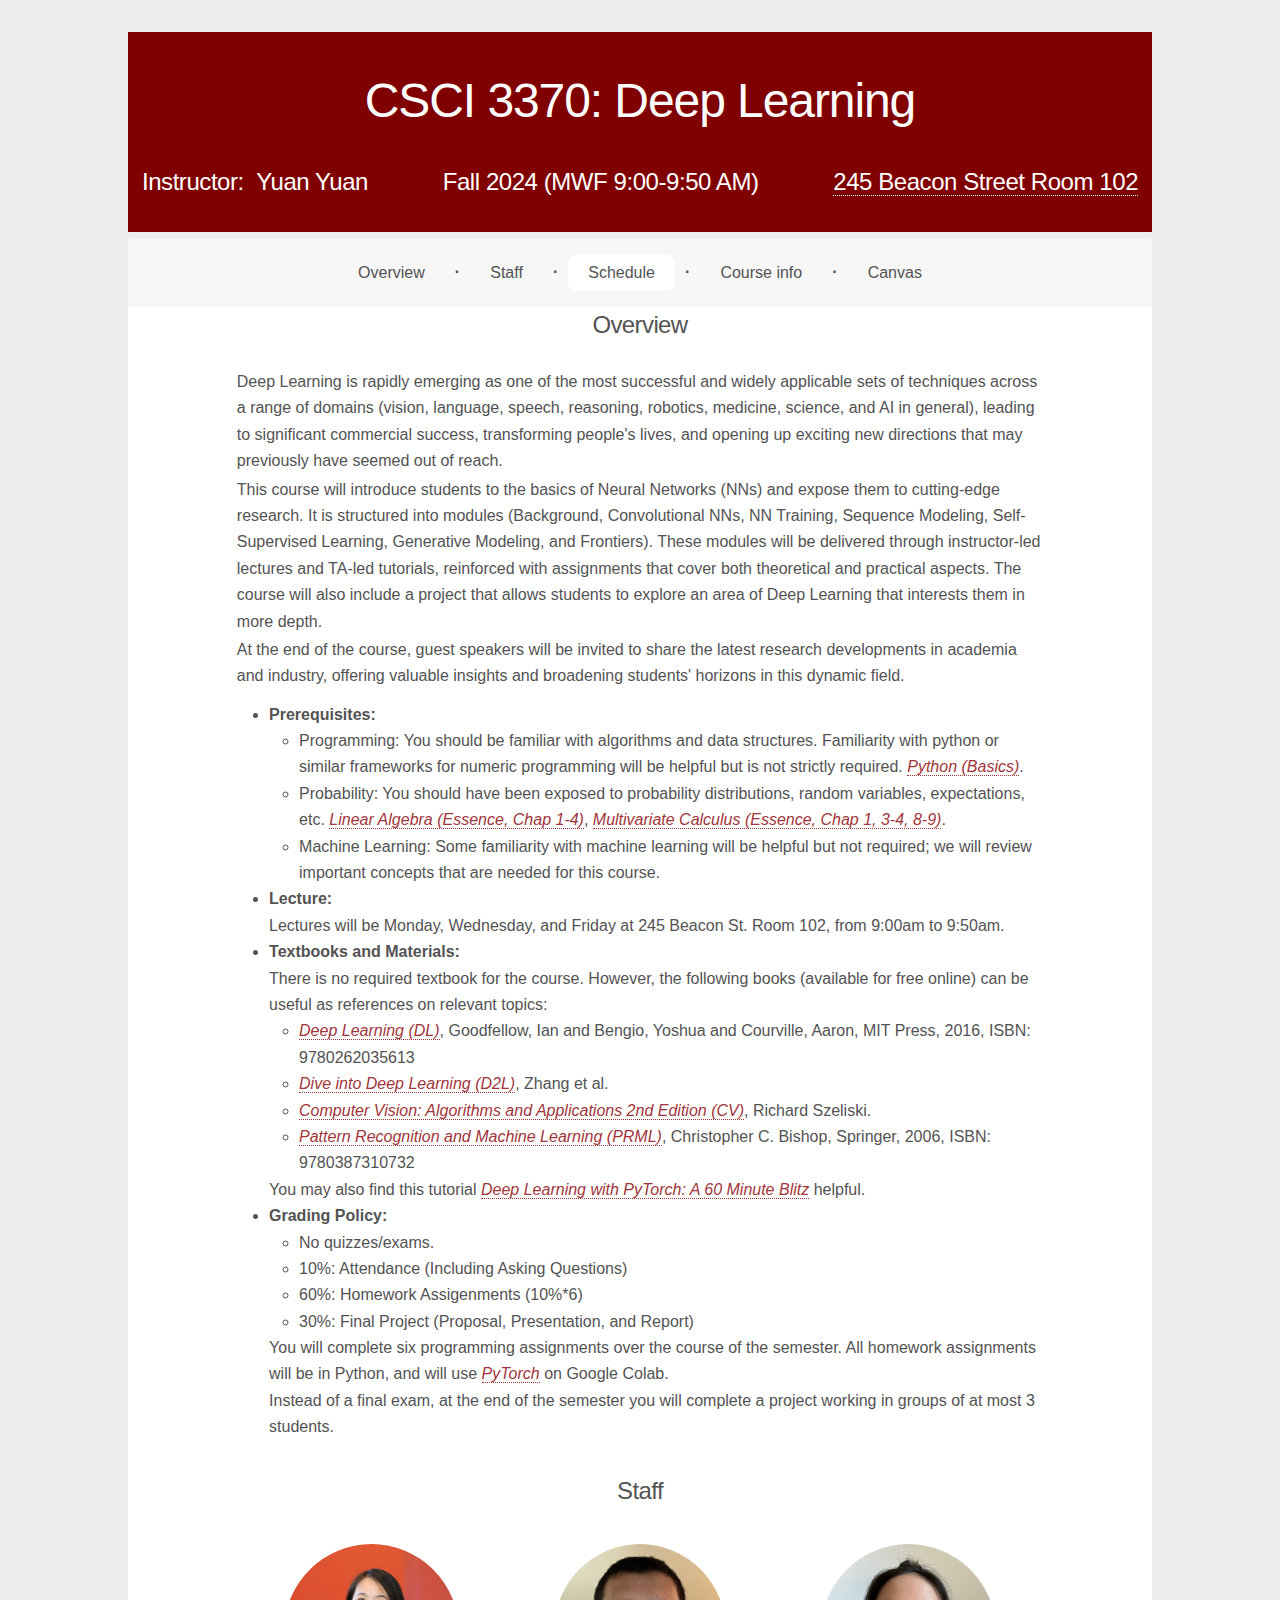
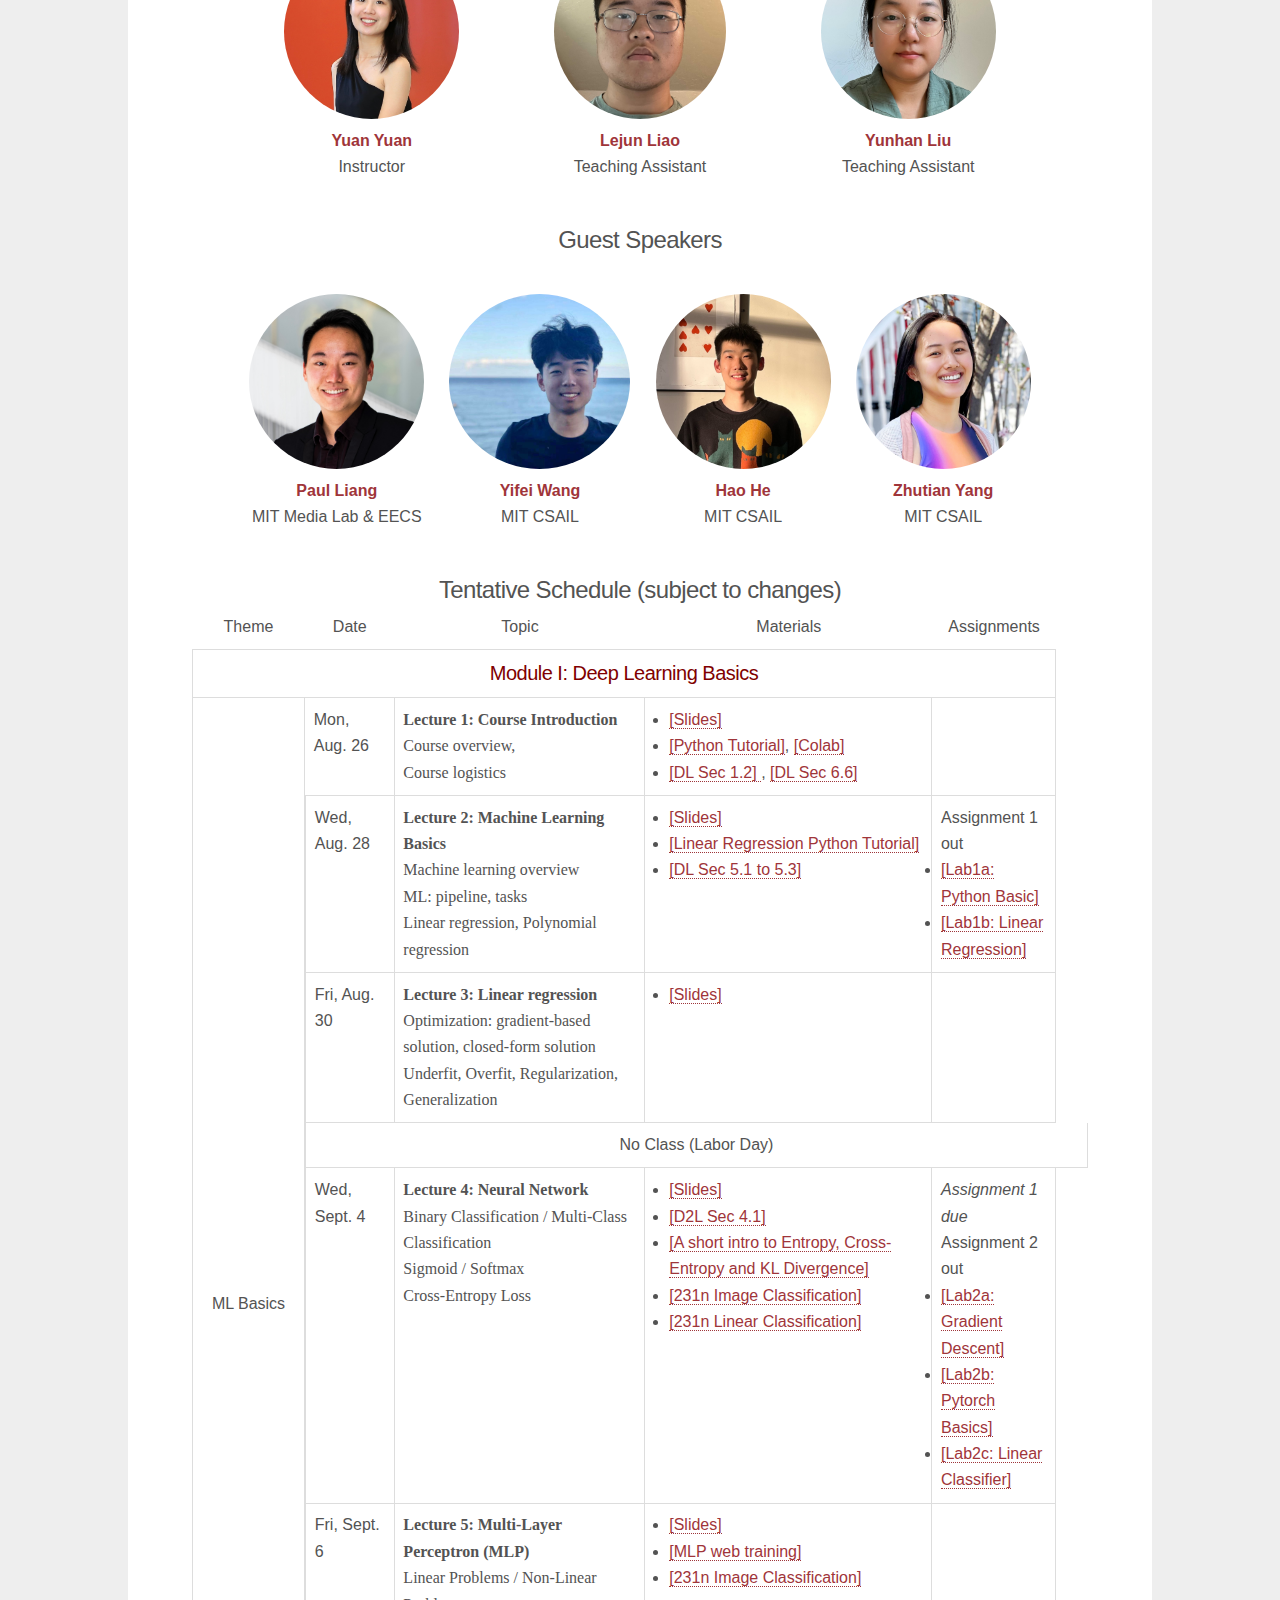
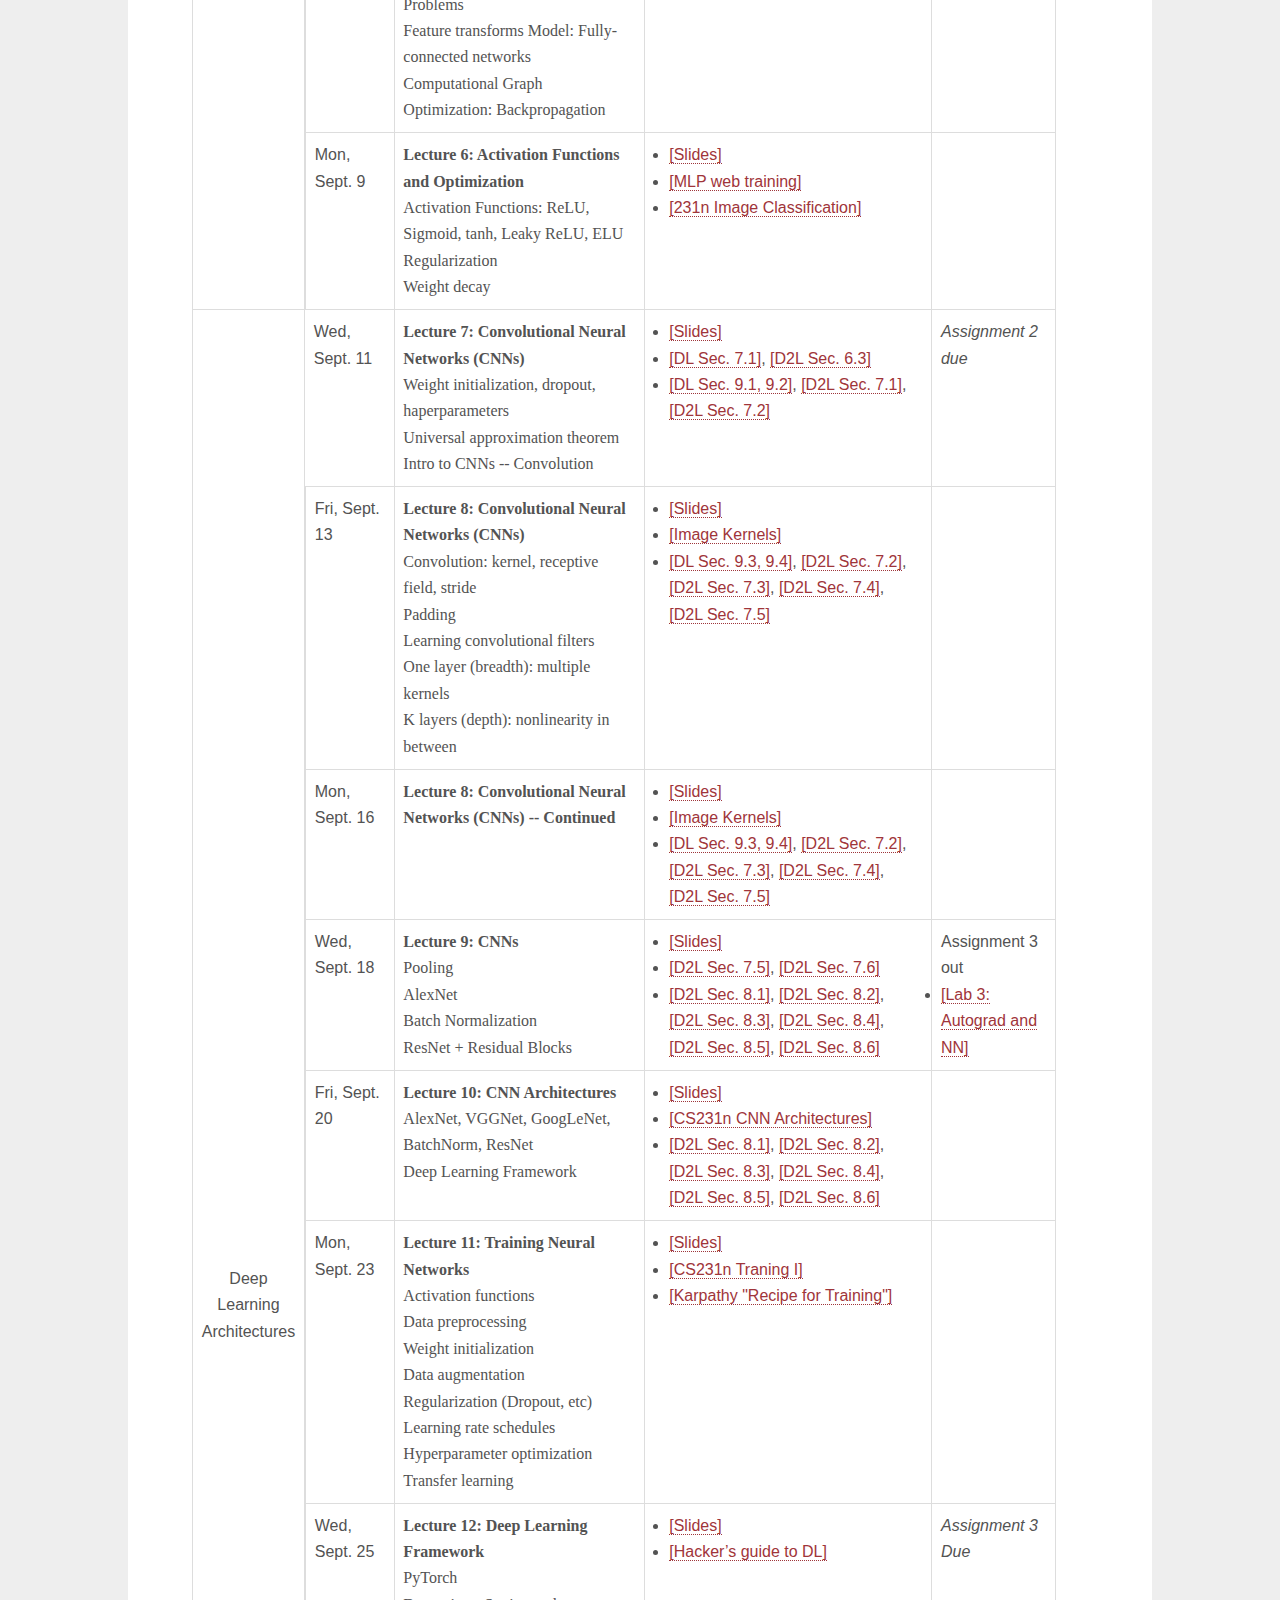
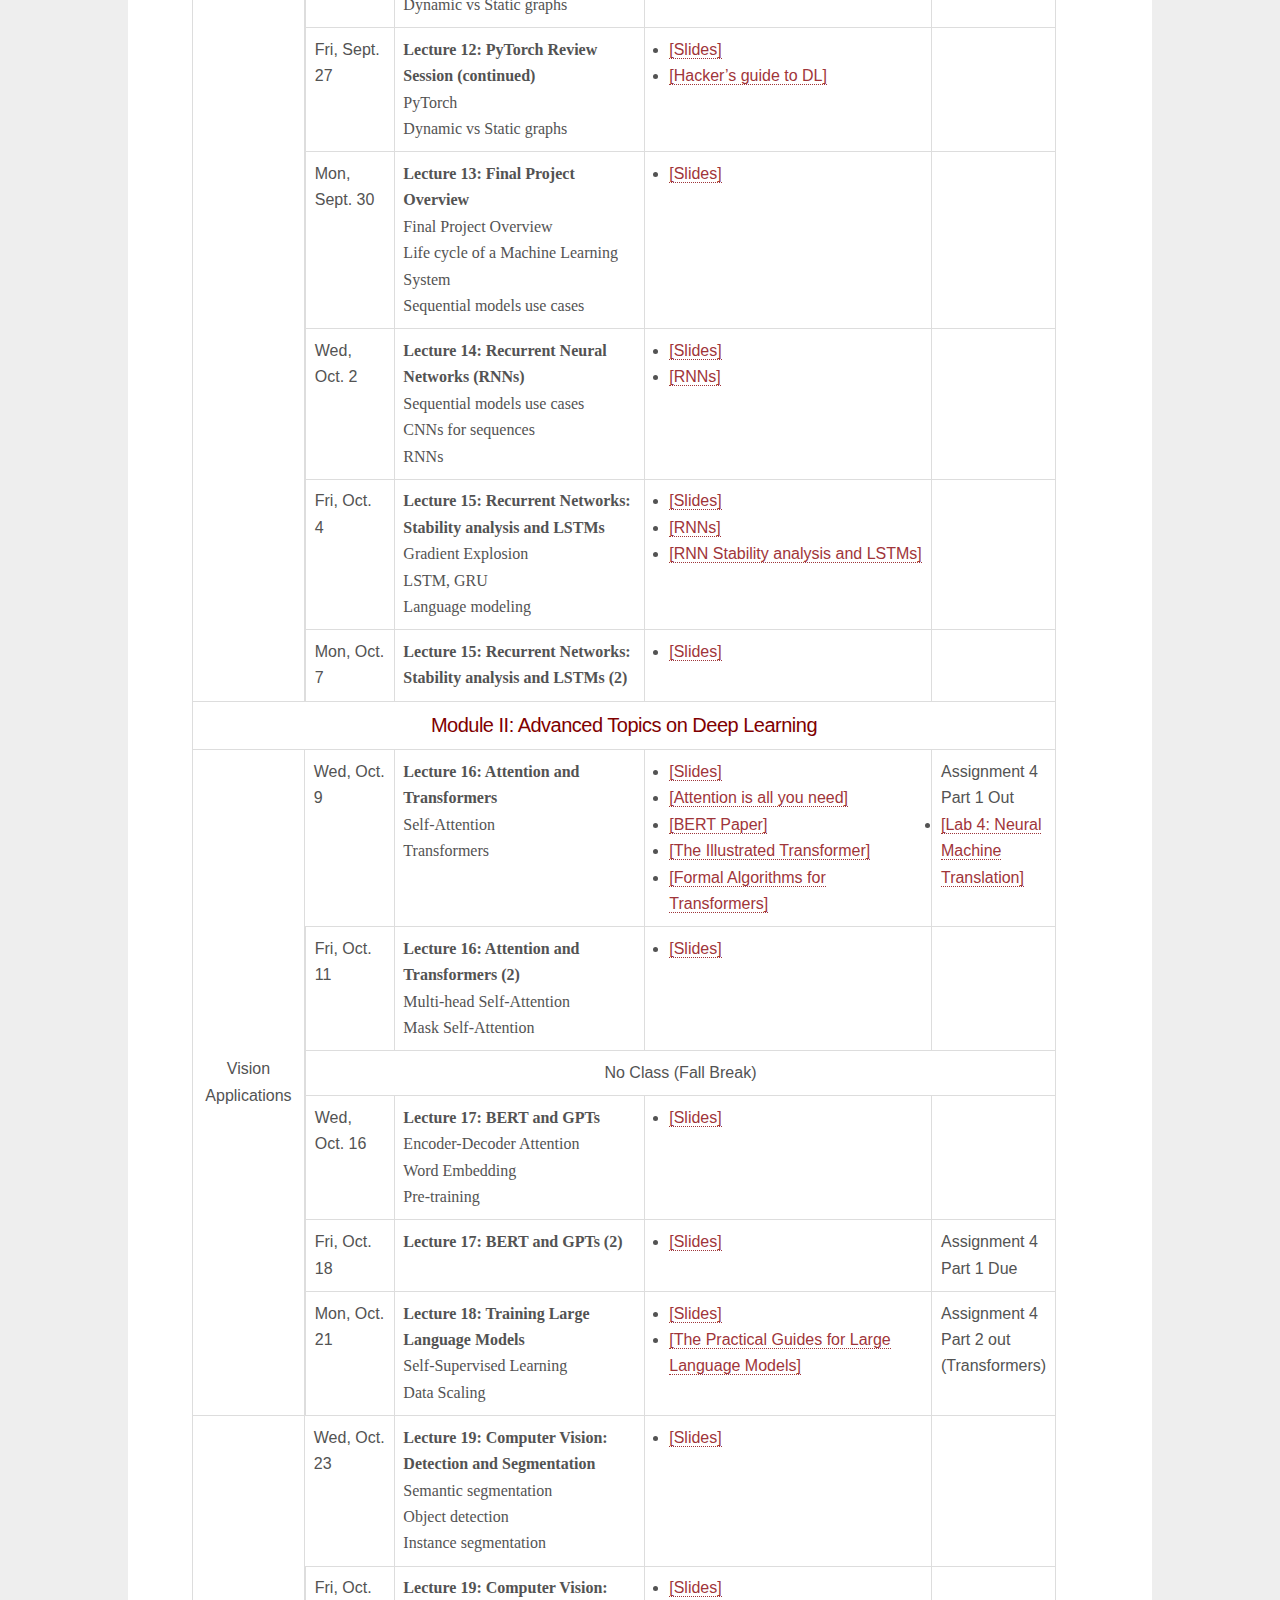
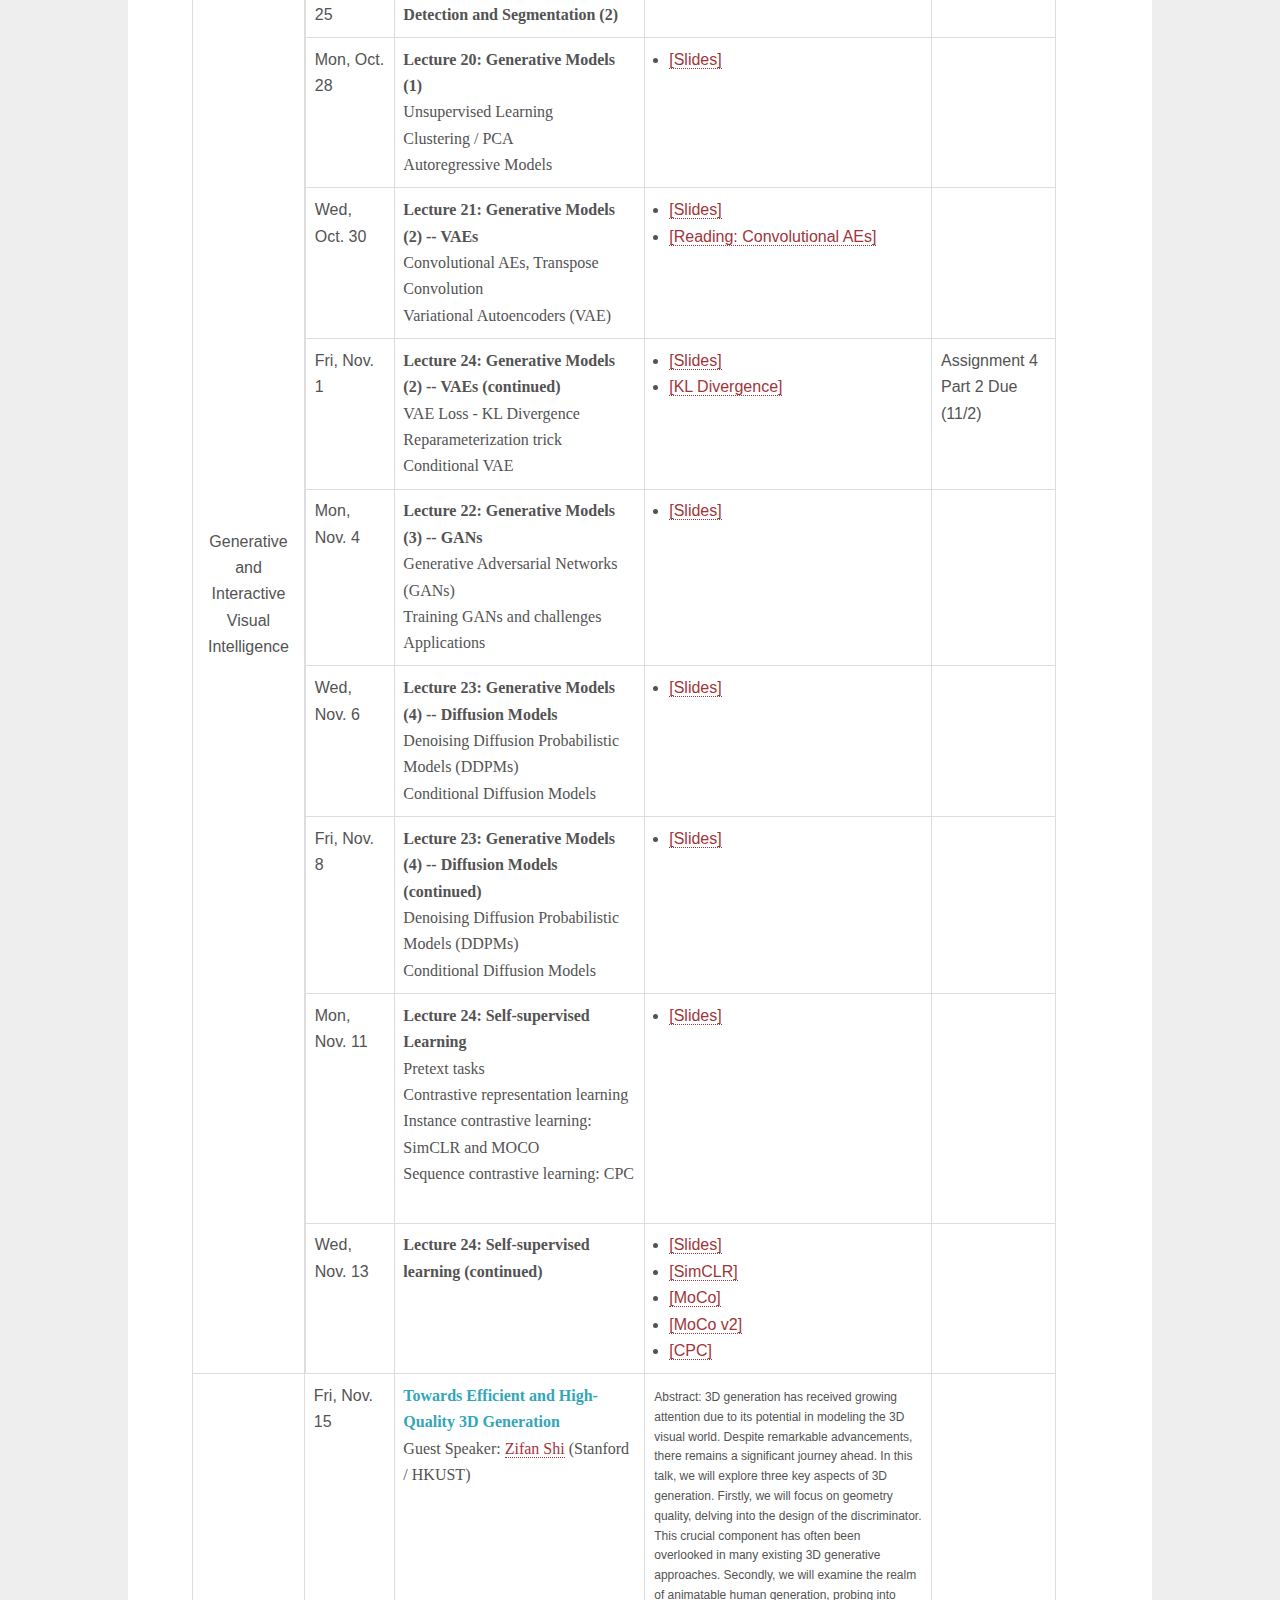
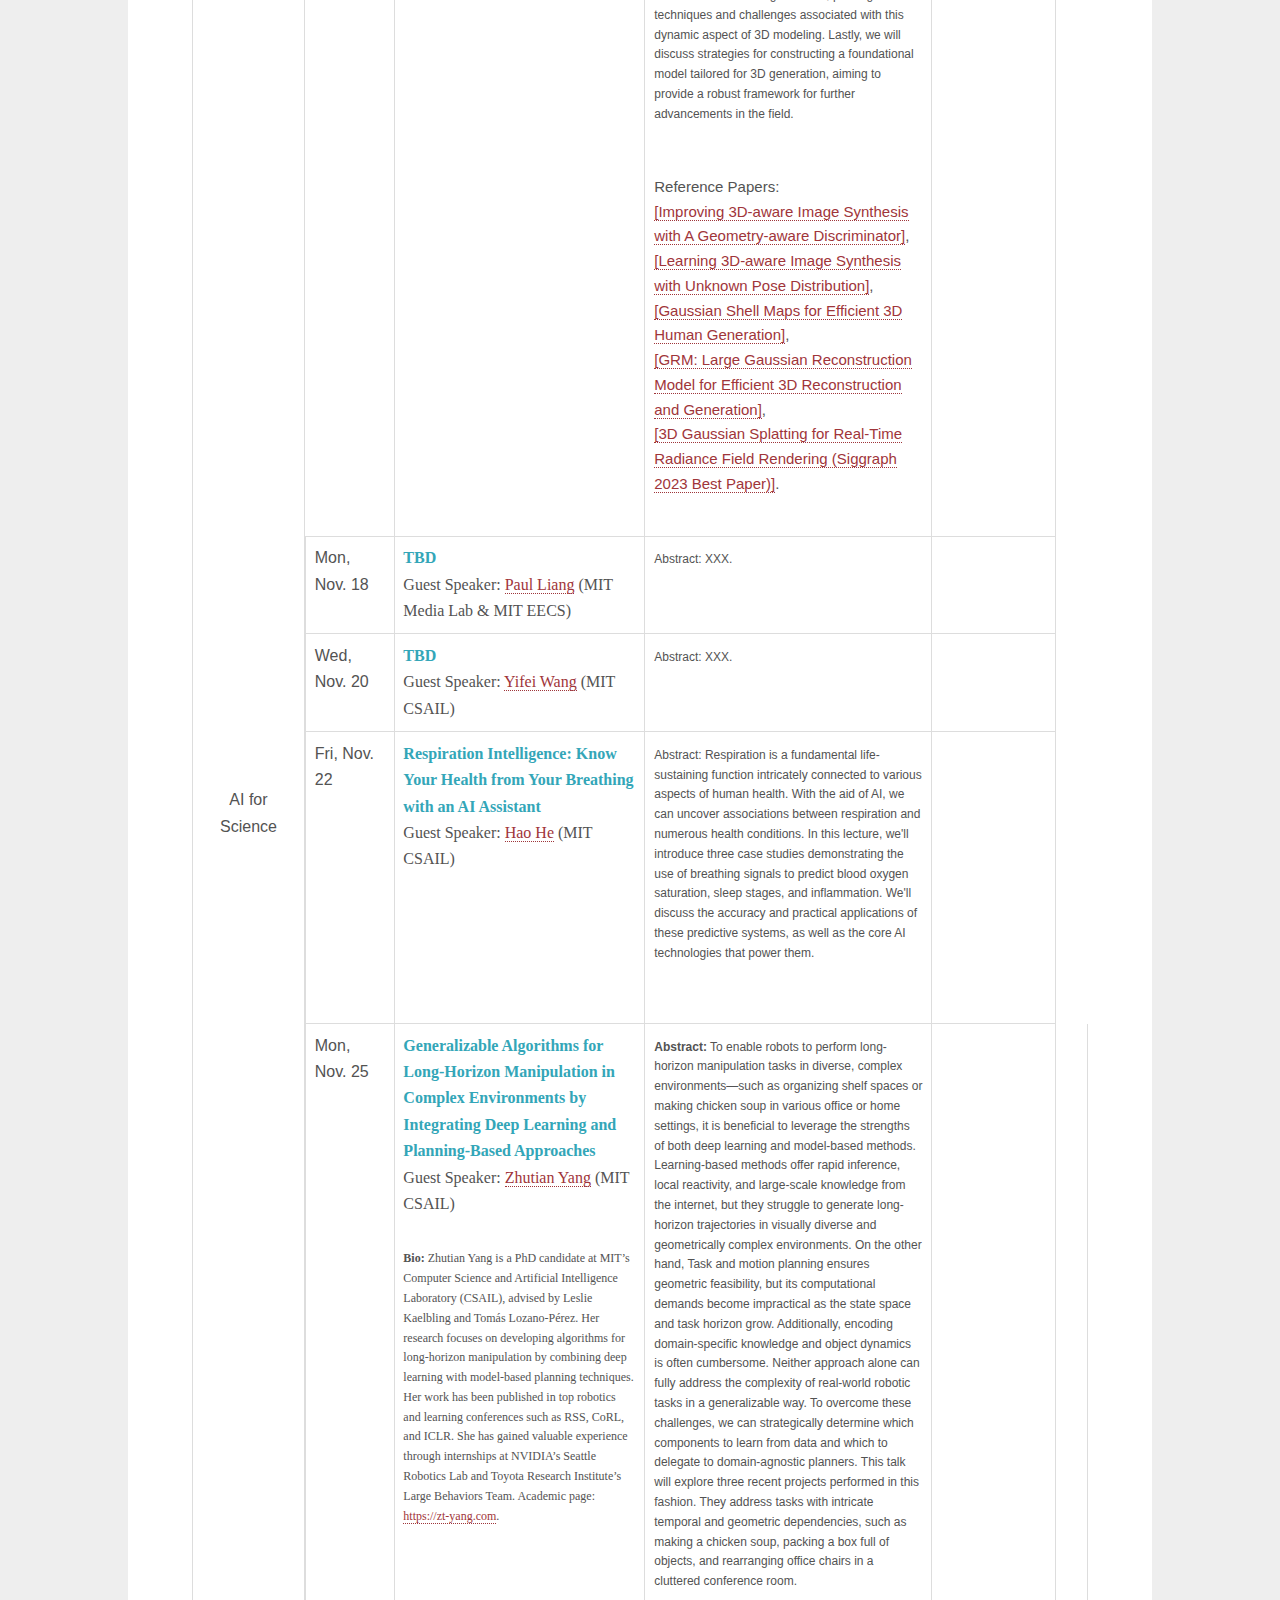
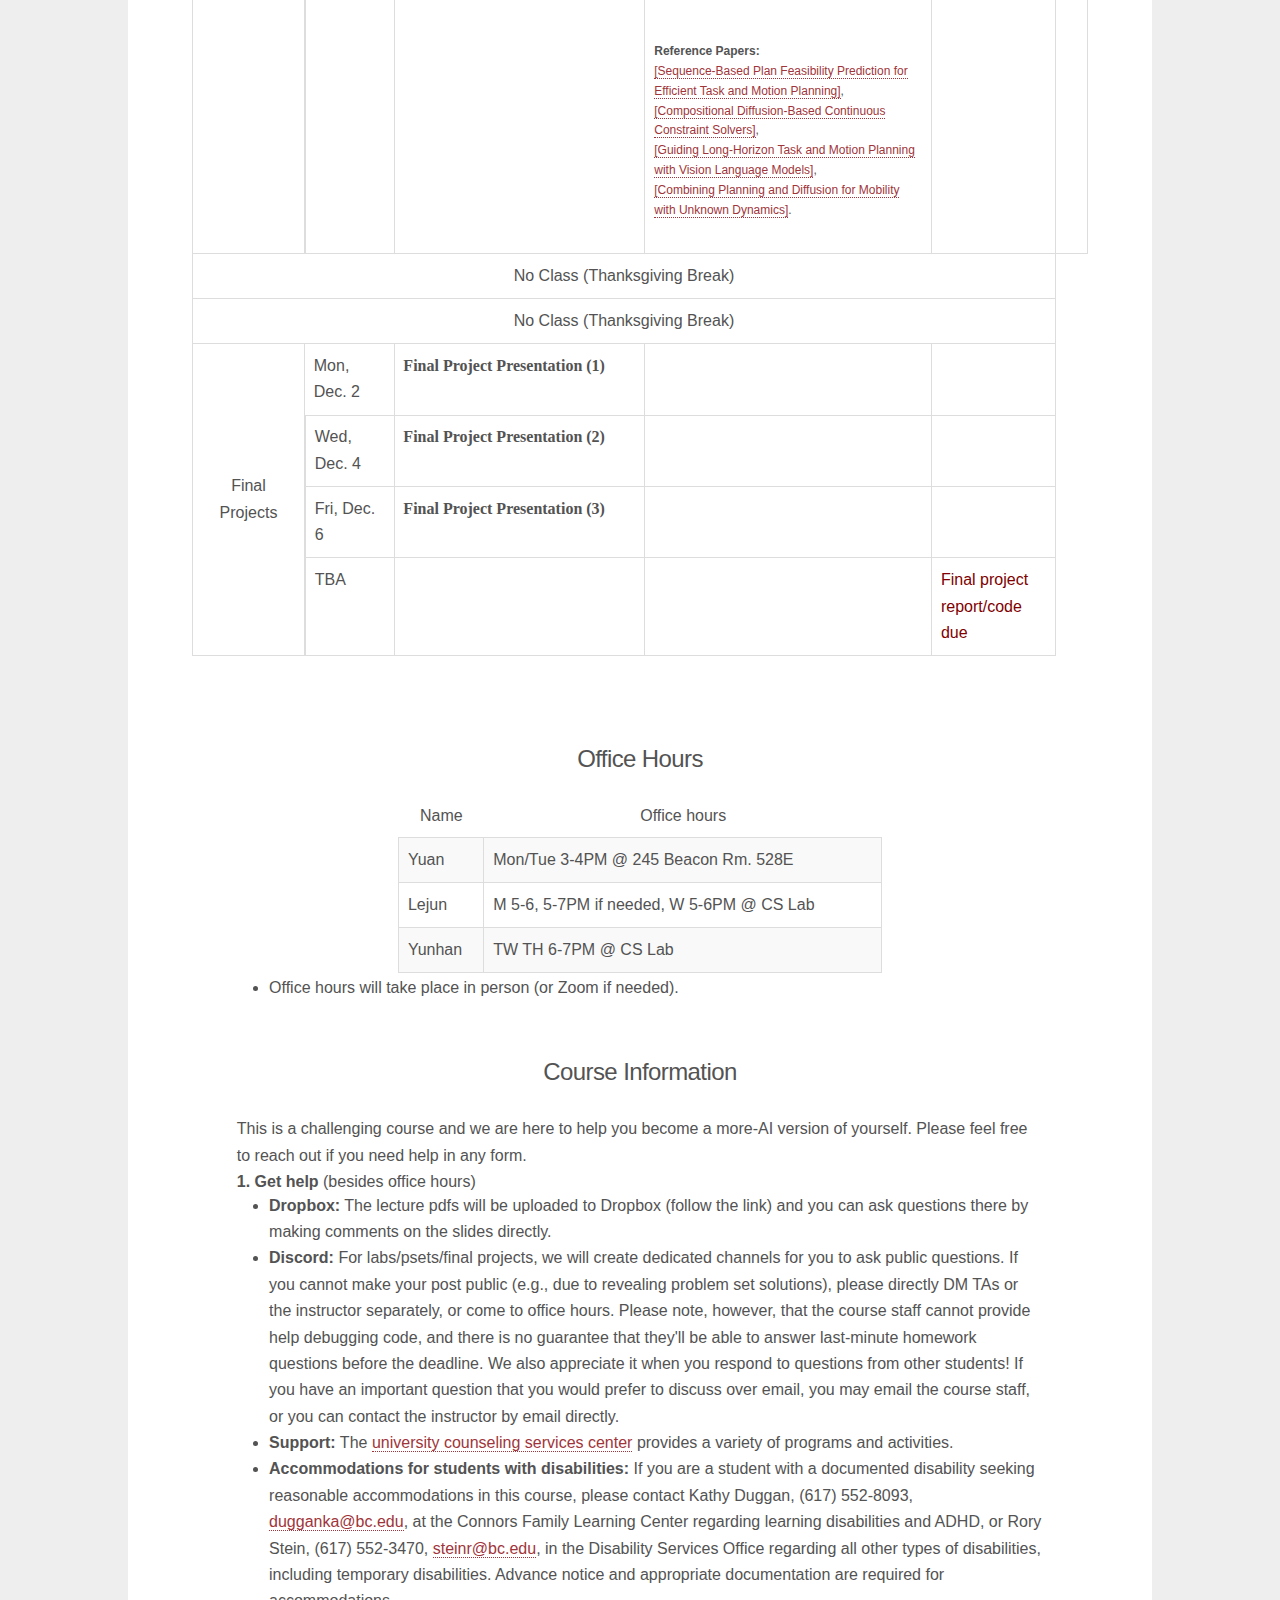
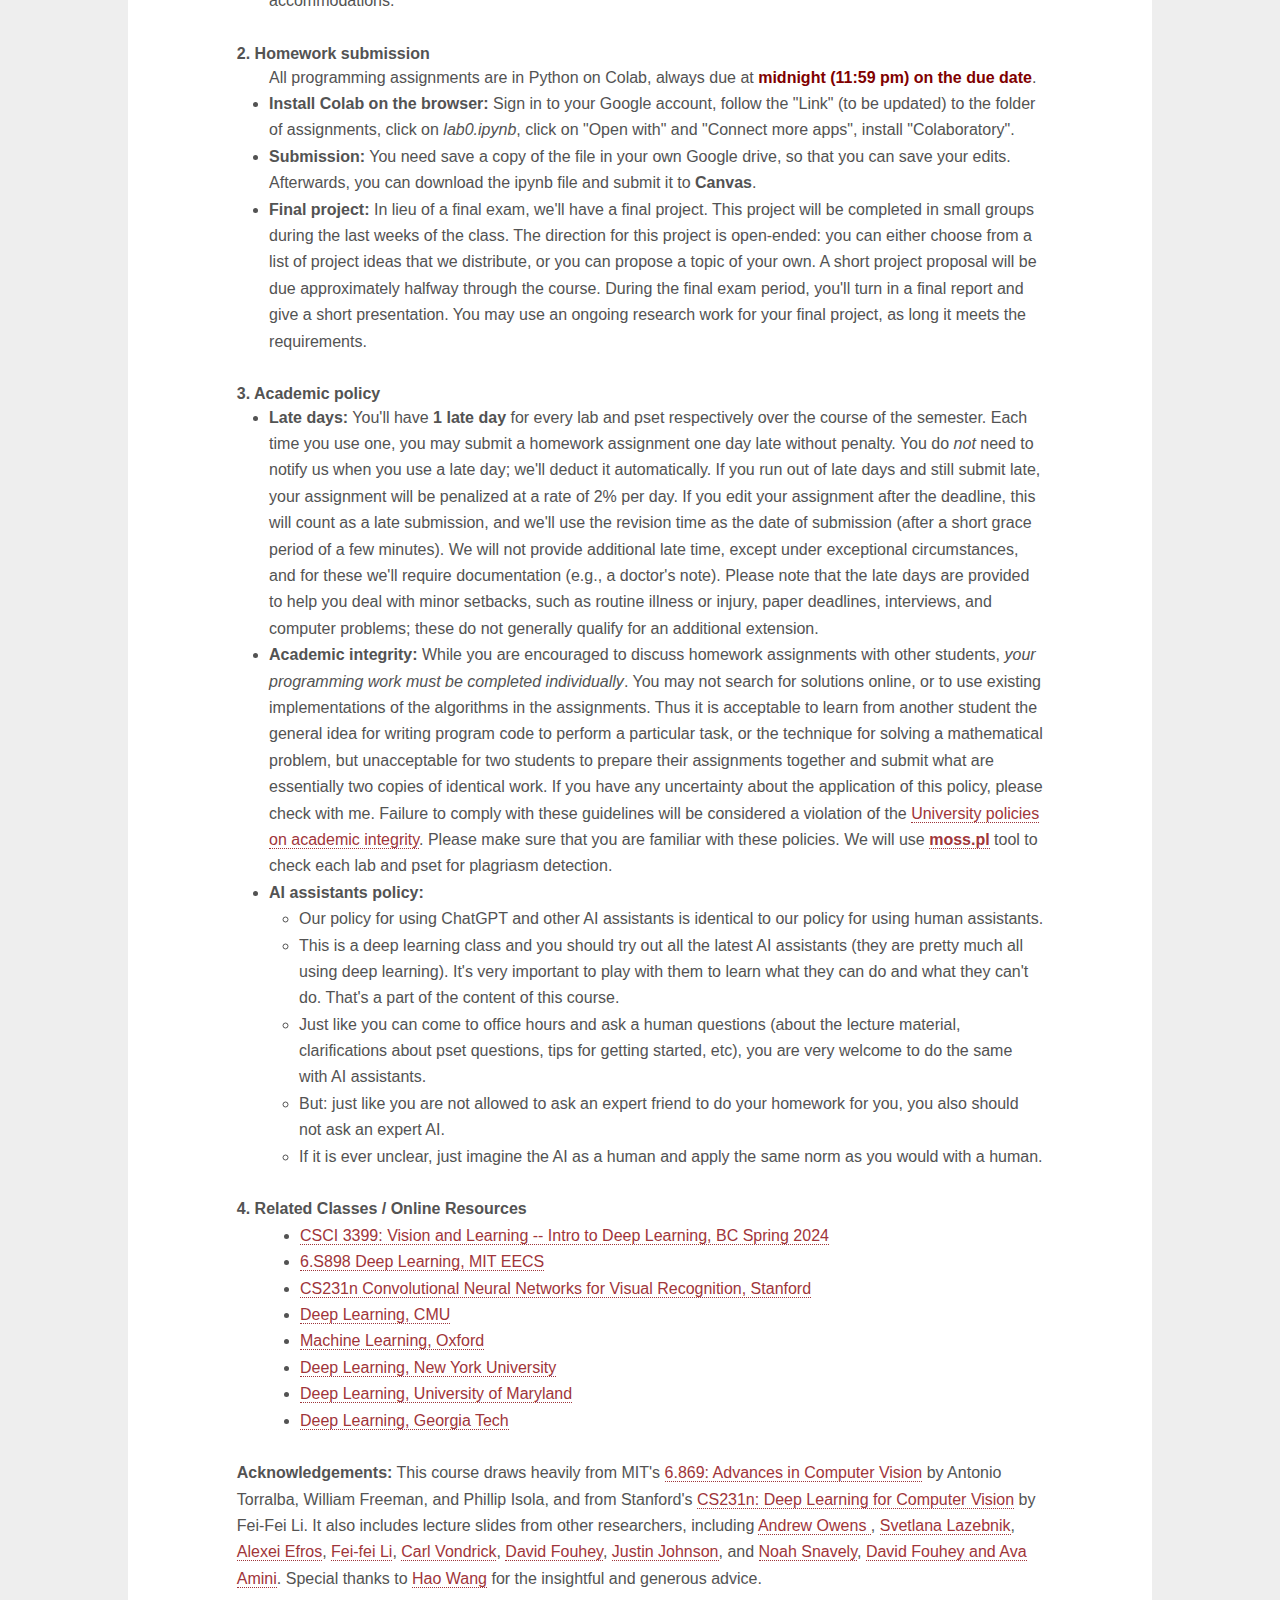
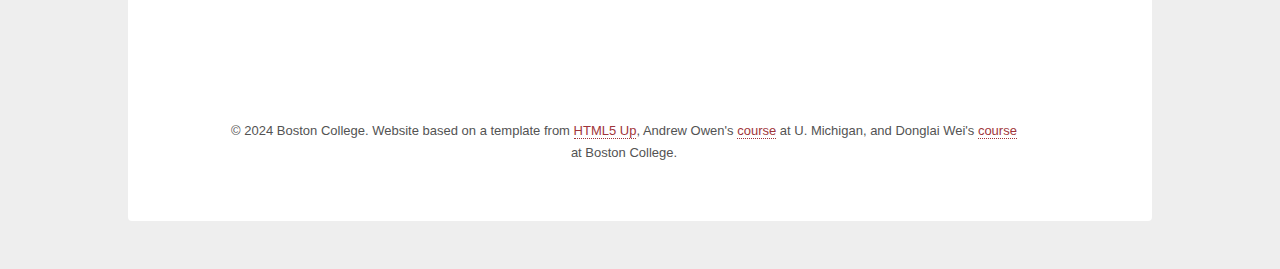
==== commit ec8fb609: "update" ====
--- a/f24/index.html
+++ b/f24/index.html
@@ -1368,13 +1368,23 @@
         <td>Mon, Nov. 25</td>
         <td class="topic">
           <!-- AI for Healthcare -->
-          <span style="color: #33A6B8;">TBD</span>
-          <div class="subtopic">
-            Guest Speaker: <a href="https://zt-yang.com/" target="_blank">Zhutian Yang</a> (MIT CSAIL)
-          </div>
-        </td>
-        <td>
-          <p style="font-size: 12px;">Abstract: XXX. </p></br>
+          <span style="color: #33A6B8;">Generalizable Algorithms for Long-Horizon Manipulation in Complex Environments by Integrating Deep Learning and Planning-Based Approaches</span>
+          <div class="subtopic">
+            <p>Guest Speaker: <a href="https://zt-yang.com/" target="_blank">Zhutian Yang</a> (MIT CSAIL)</p>
+
+            <p style="font-size: 12px;"><b>Bio:</b> Zhutian Yang is a PhD candidate at MIT’s Computer Science and Artificial Intelligence Laboratory (CSAIL), advised by Leslie Kaelbling and Tomás Lozano-Pérez. Her research focuses on developing algorithms for long-horizon manipulation by combining deep learning with model-based planning techniques. Her work has been published in top robotics and learning conferences such as RSS, CoRL, and ICLR. She has gained valuable experience through internships at NVIDIA’s Seattle Robotics Lab and Toyota Research Institute’s Large Behaviors Team. Academic page: <a href="https://zt-yang.com/" target="_blank">https://zt-yang.com</a>.</p>
+
+          </div>
+        </td>
+        <td>
+          <p style="font-size: 12px;"><b>Abstract:</b> To enable robots to perform long-horizon manipulation tasks in diverse, complex environments—such as organizing shelf spaces or making chicken soup in various office or home settings, it is beneficial to leverage the strengths of both deep learning and model-based methods. Learning-based methods offer rapid inference, local reactivity, and large-scale knowledge from the internet, but they struggle to generate long-horizon trajectories in visually diverse and geometrically complex environments. On the other hand, Task and motion planning ensures geometric feasibility, but its computational demands become impractical as the state space and task horizon grow. Additionally, encoding domain-specific knowledge and object dynamics is often cumbersome. Neither approach alone can fully address the complexity of real-world robotic tasks in a generalizable way. To overcome these challenges, we can strategically determine which components to learn from data and which to delegate to domain-agnostic planners. This talk will explore three recent projects performed in this fashion. They address tasks with intricate temporal and geometric dependencies, such as making a chicken soup, packing a box full of objects, and rearranging office chairs in a cluttered conference room. </p></br>
+
+          <p style="font-size: 12px;"><b>Reference Papers:</b> <br>
+            <a href="https://www.roboticsproceedings.org/rss19/p061.pdf" target="_blank">[Sequence-Based Plan Feasibility Prediction for Efficient Task and Motion Planning]</a>,<br> 
+            <a href="https://diffusion-ccsp.github.io/" target="_blank">[Compositional Diffusion-Based Continuous Constraint Solvers]</a>,<br>
+            <a href="https://arxiv.org/abs/2410.02193" target="_blank">[Guiding Long-Horizon Task and Motion Planning with Vision Language Models]</a>,<br>
+            <a href="https://arxiv.org/abs/2410.06911" target="_blank">[Combining Planning and Diffusion for Mobility with Unknown Dynamics]</a>.<br></p>
+
         <td></td><td></td>
       </tr>
       <tr>
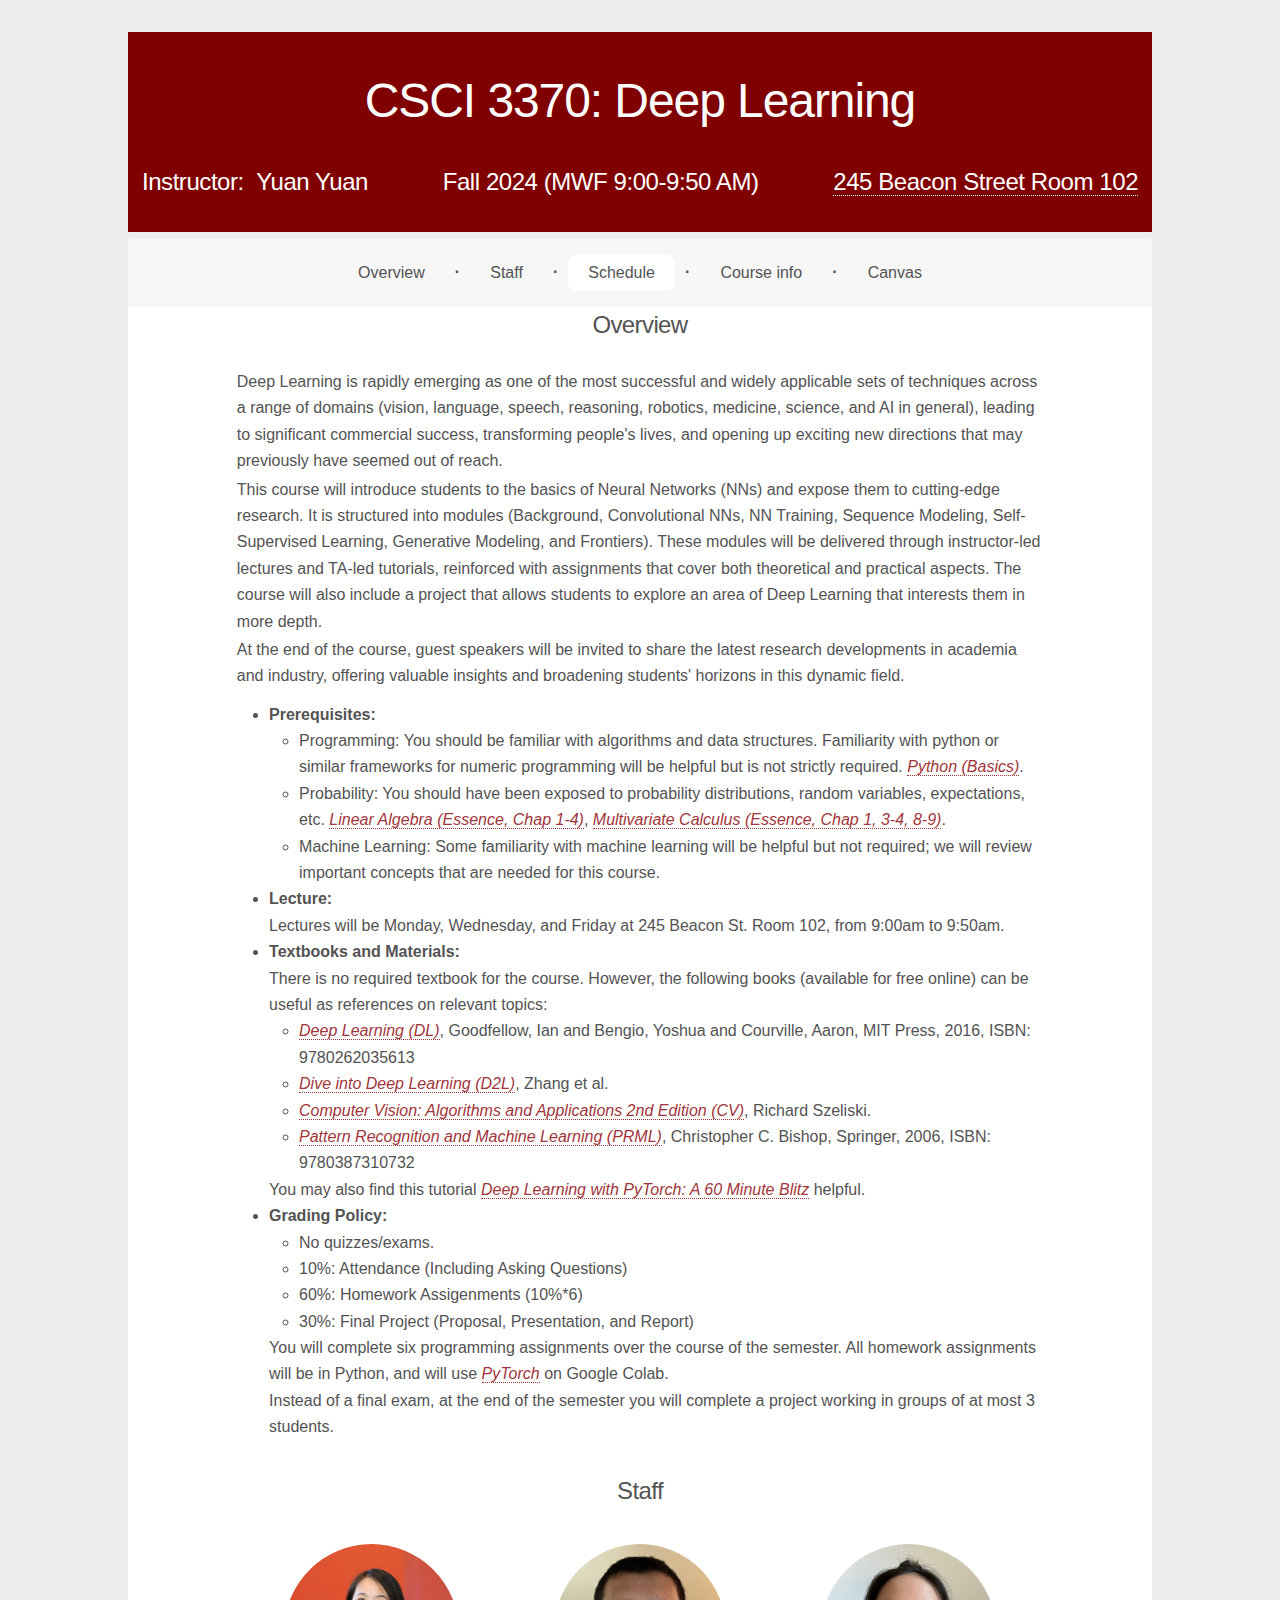
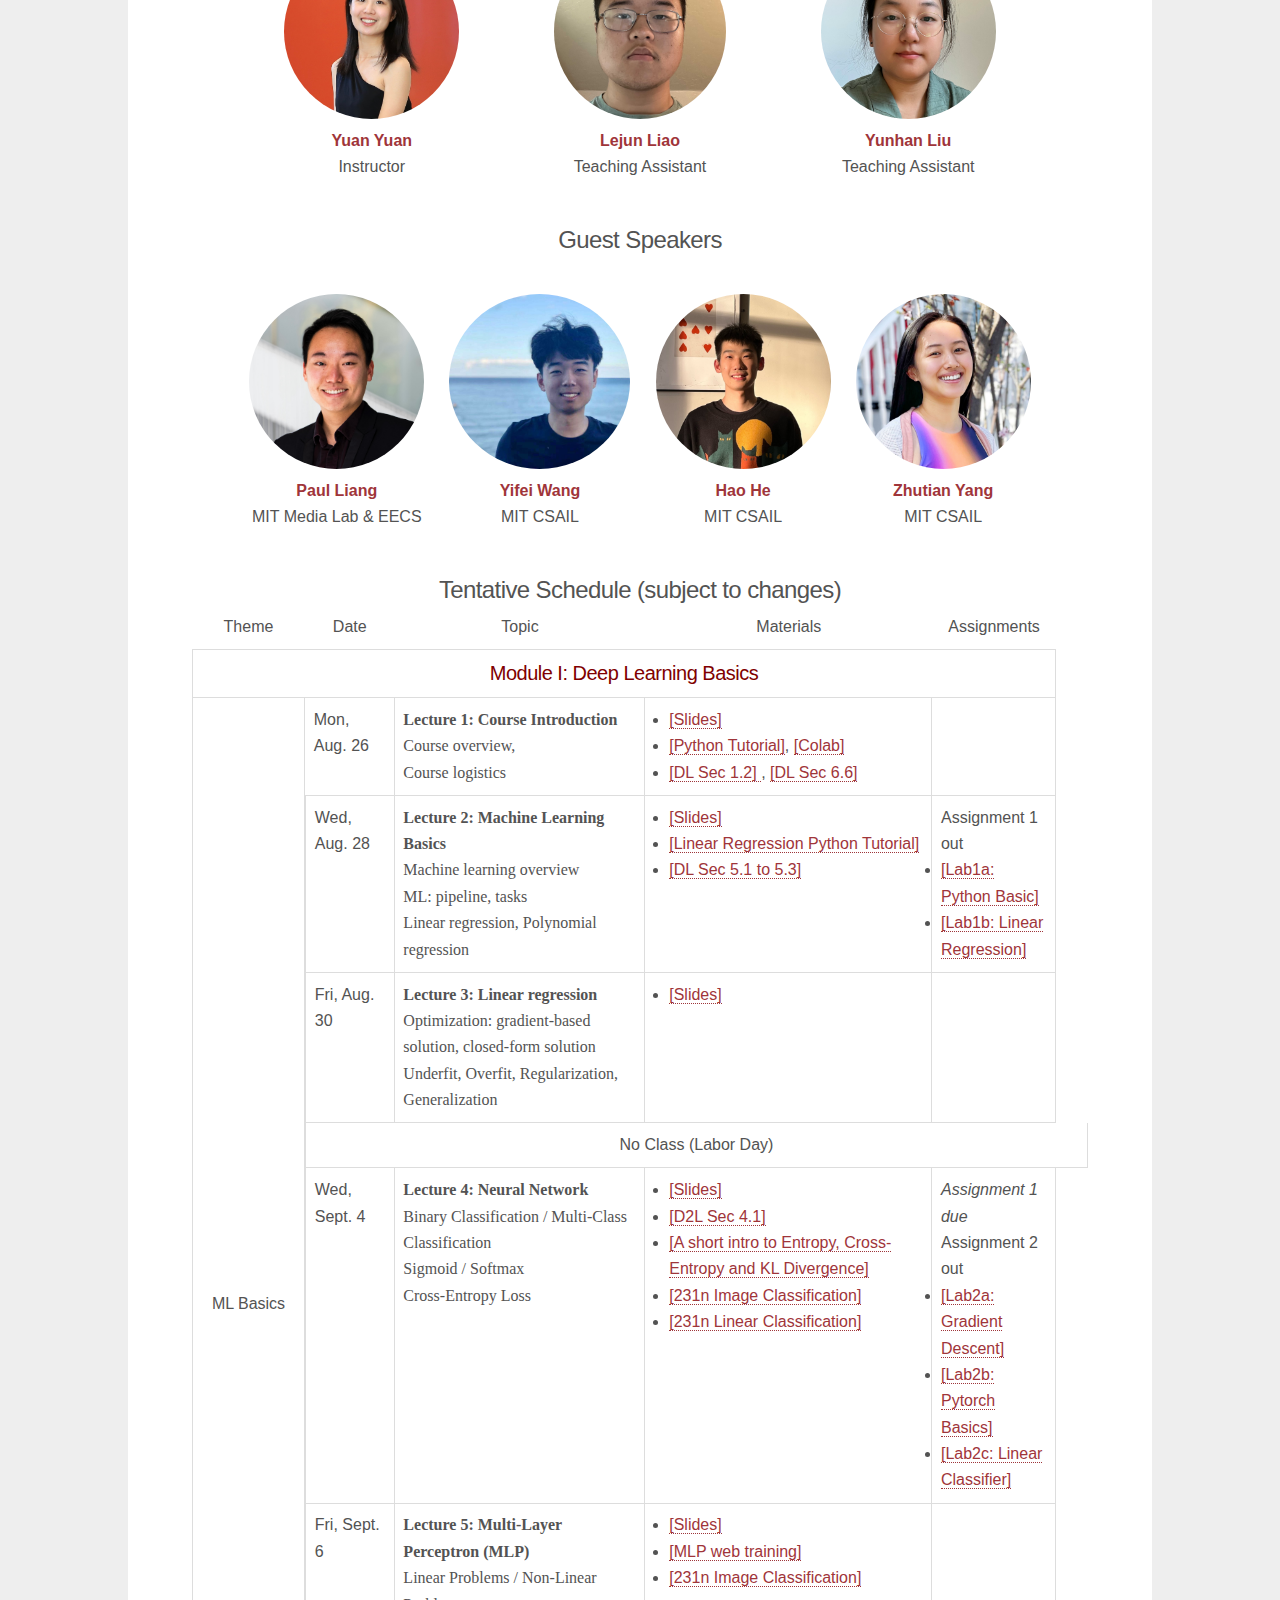
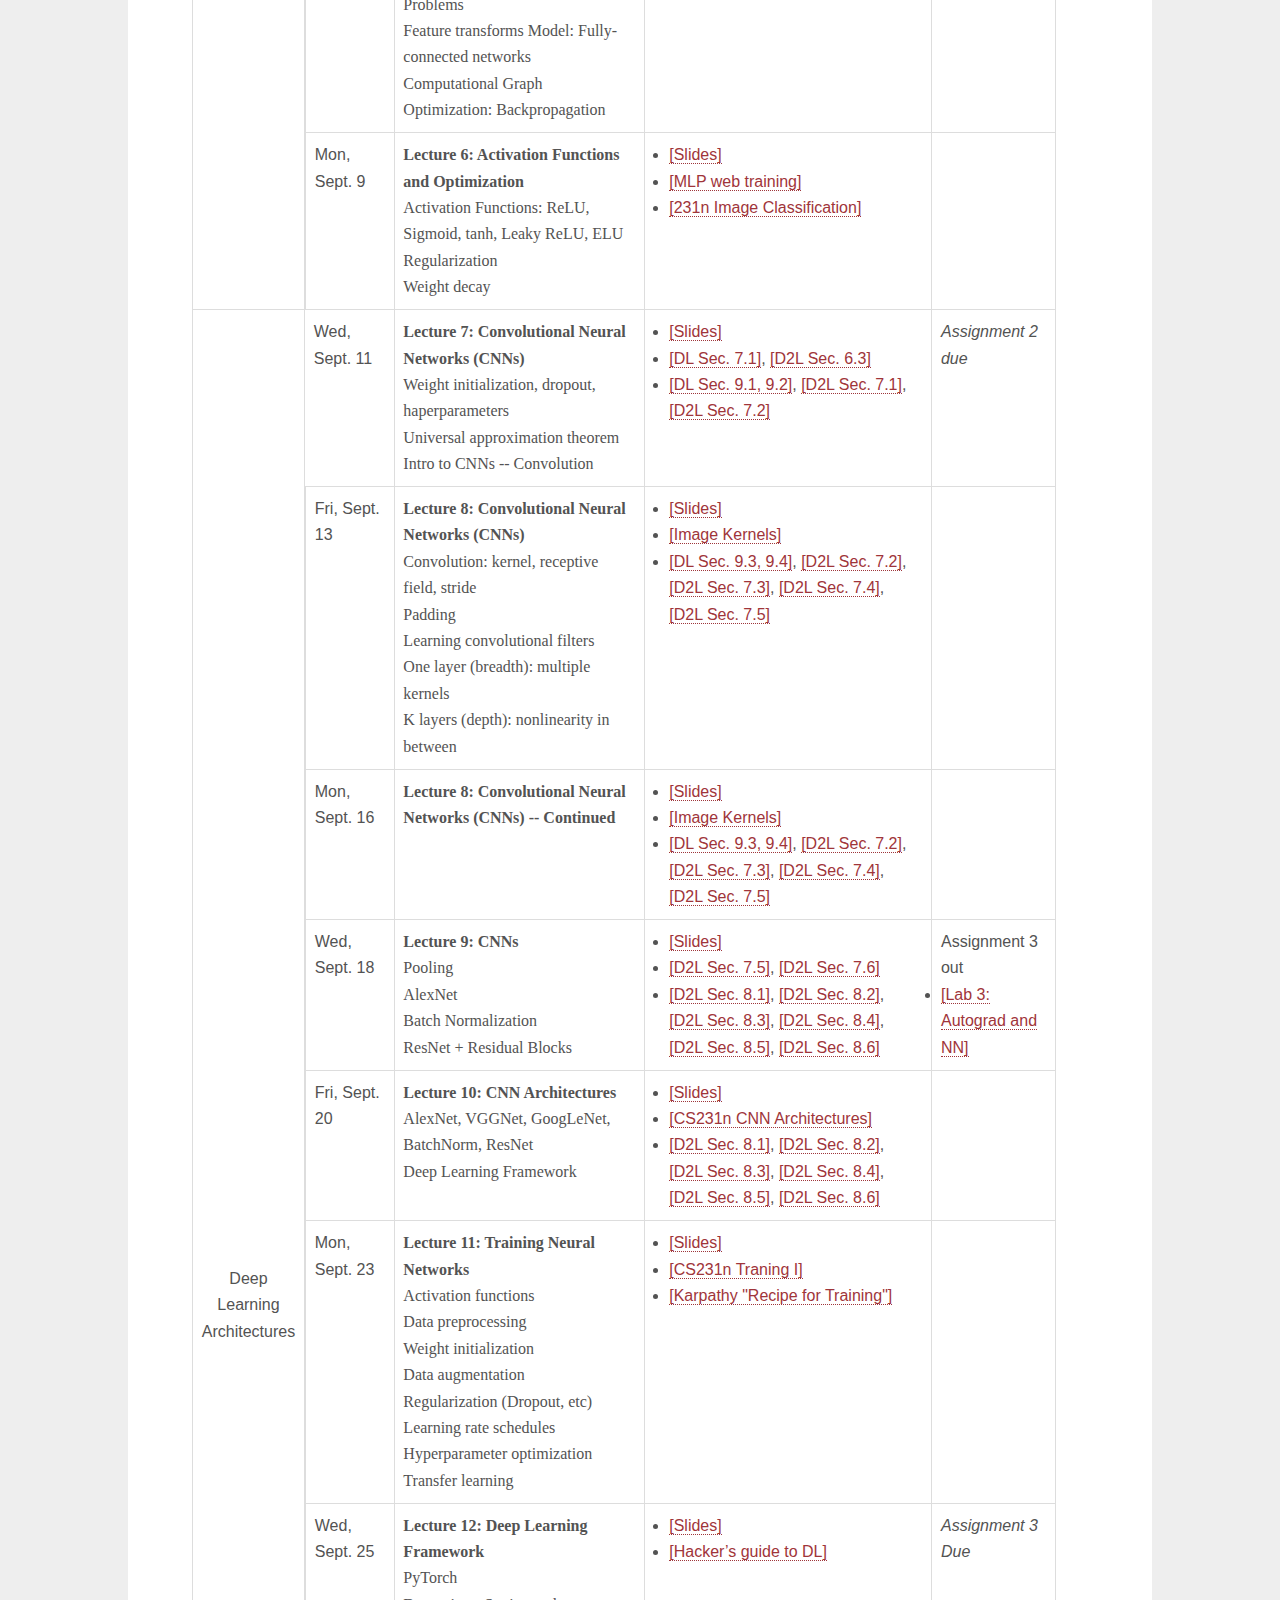
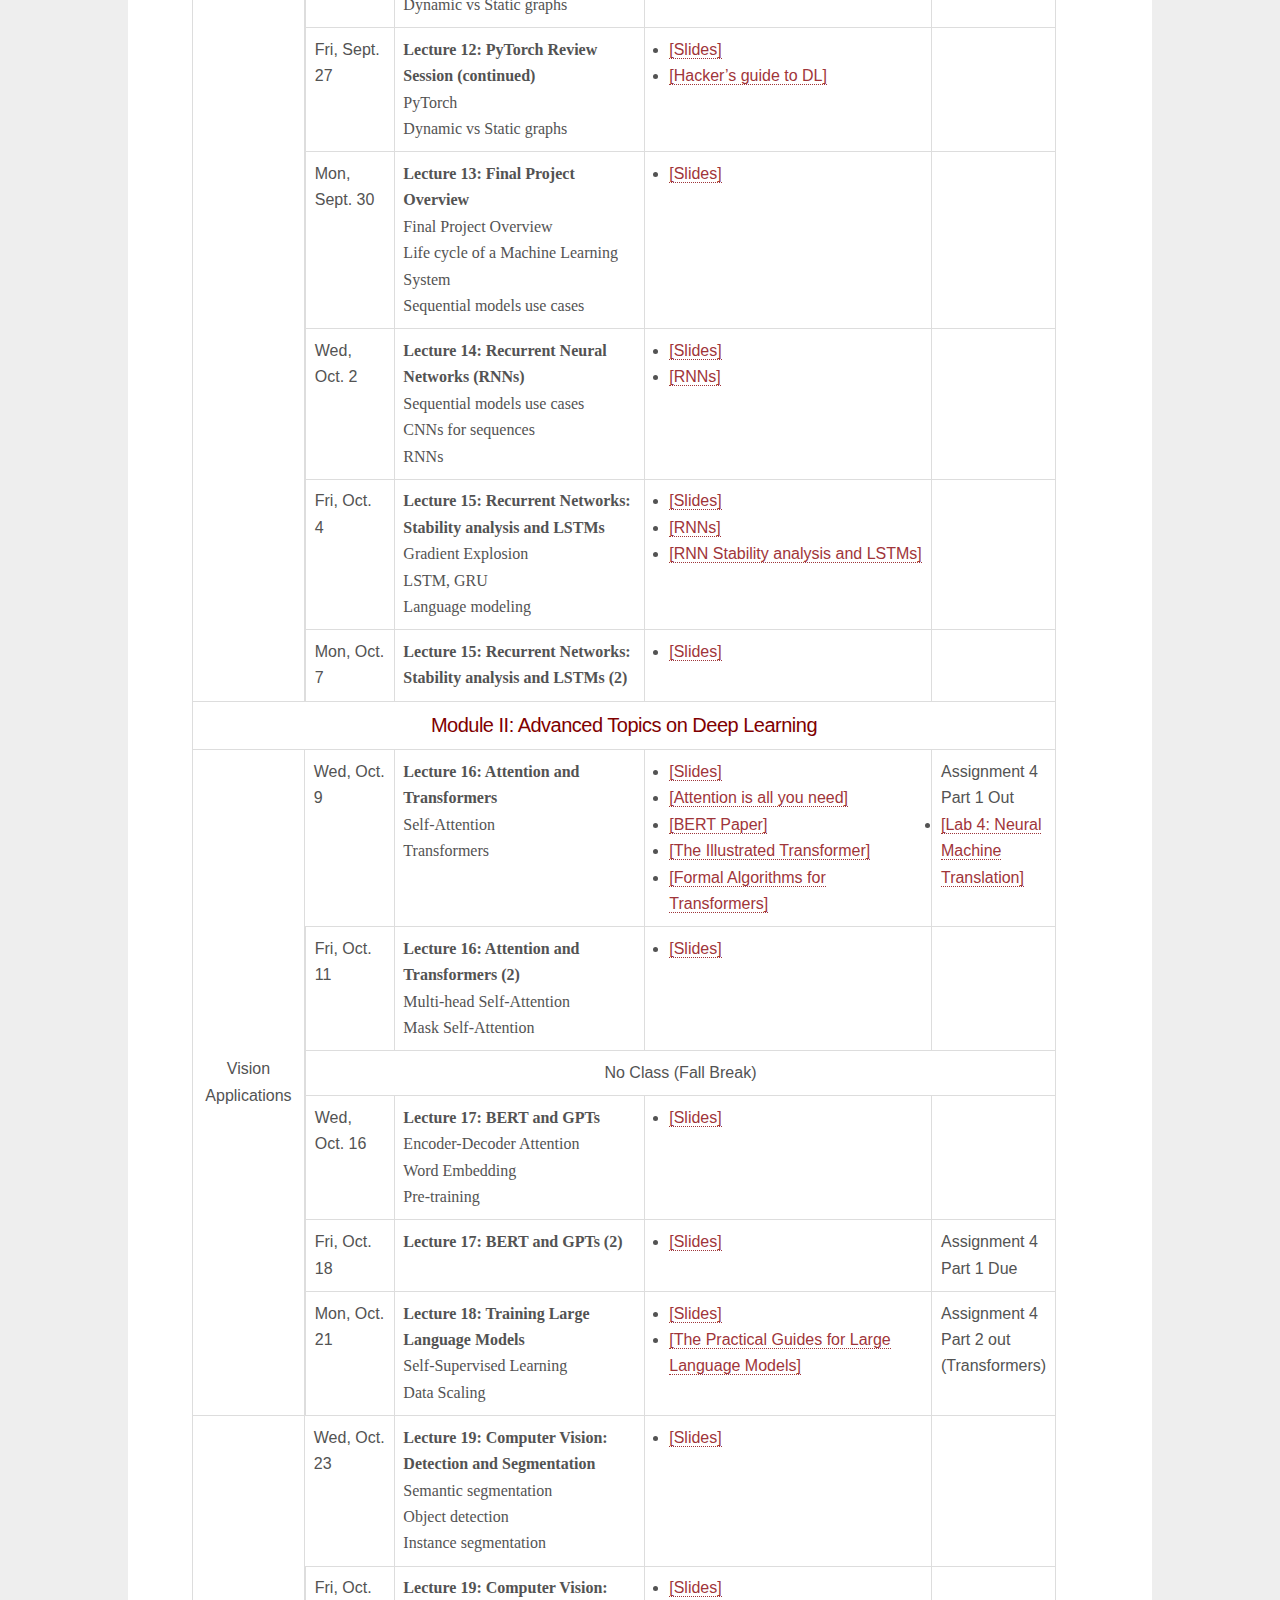
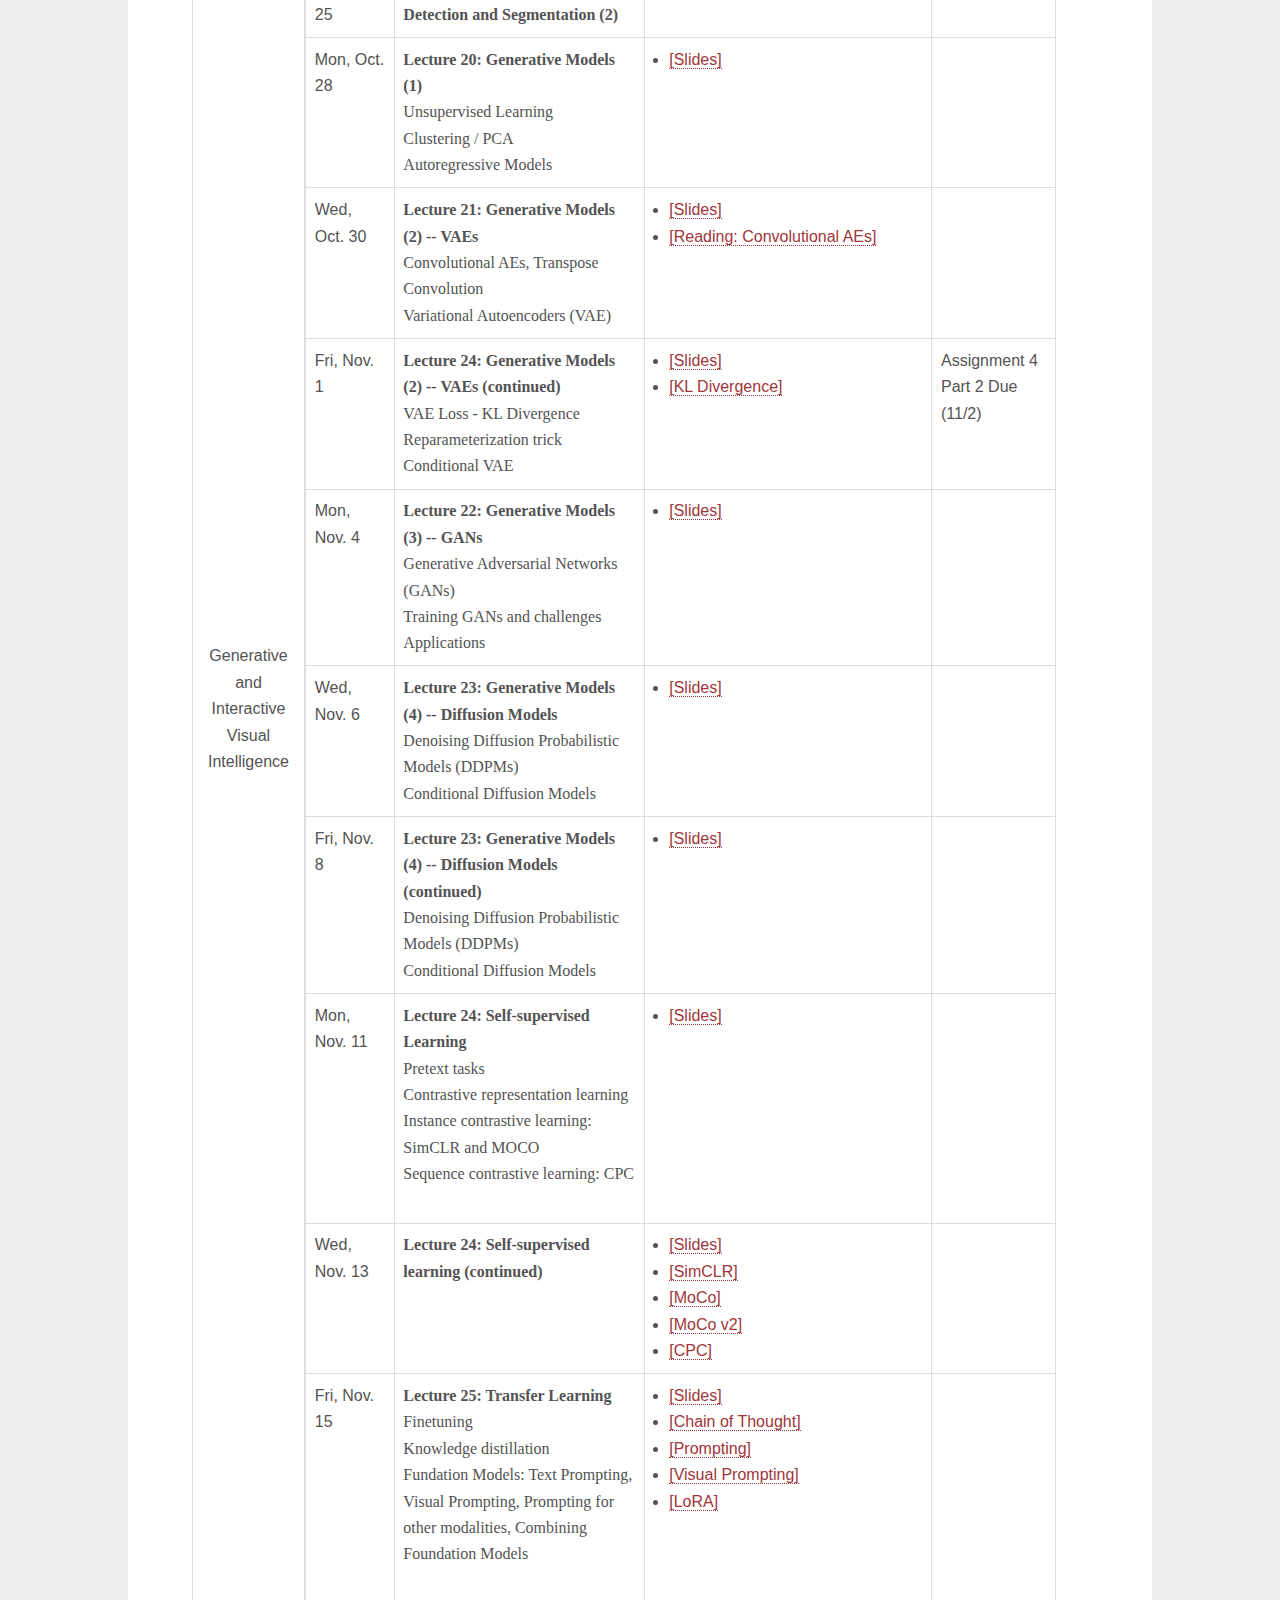
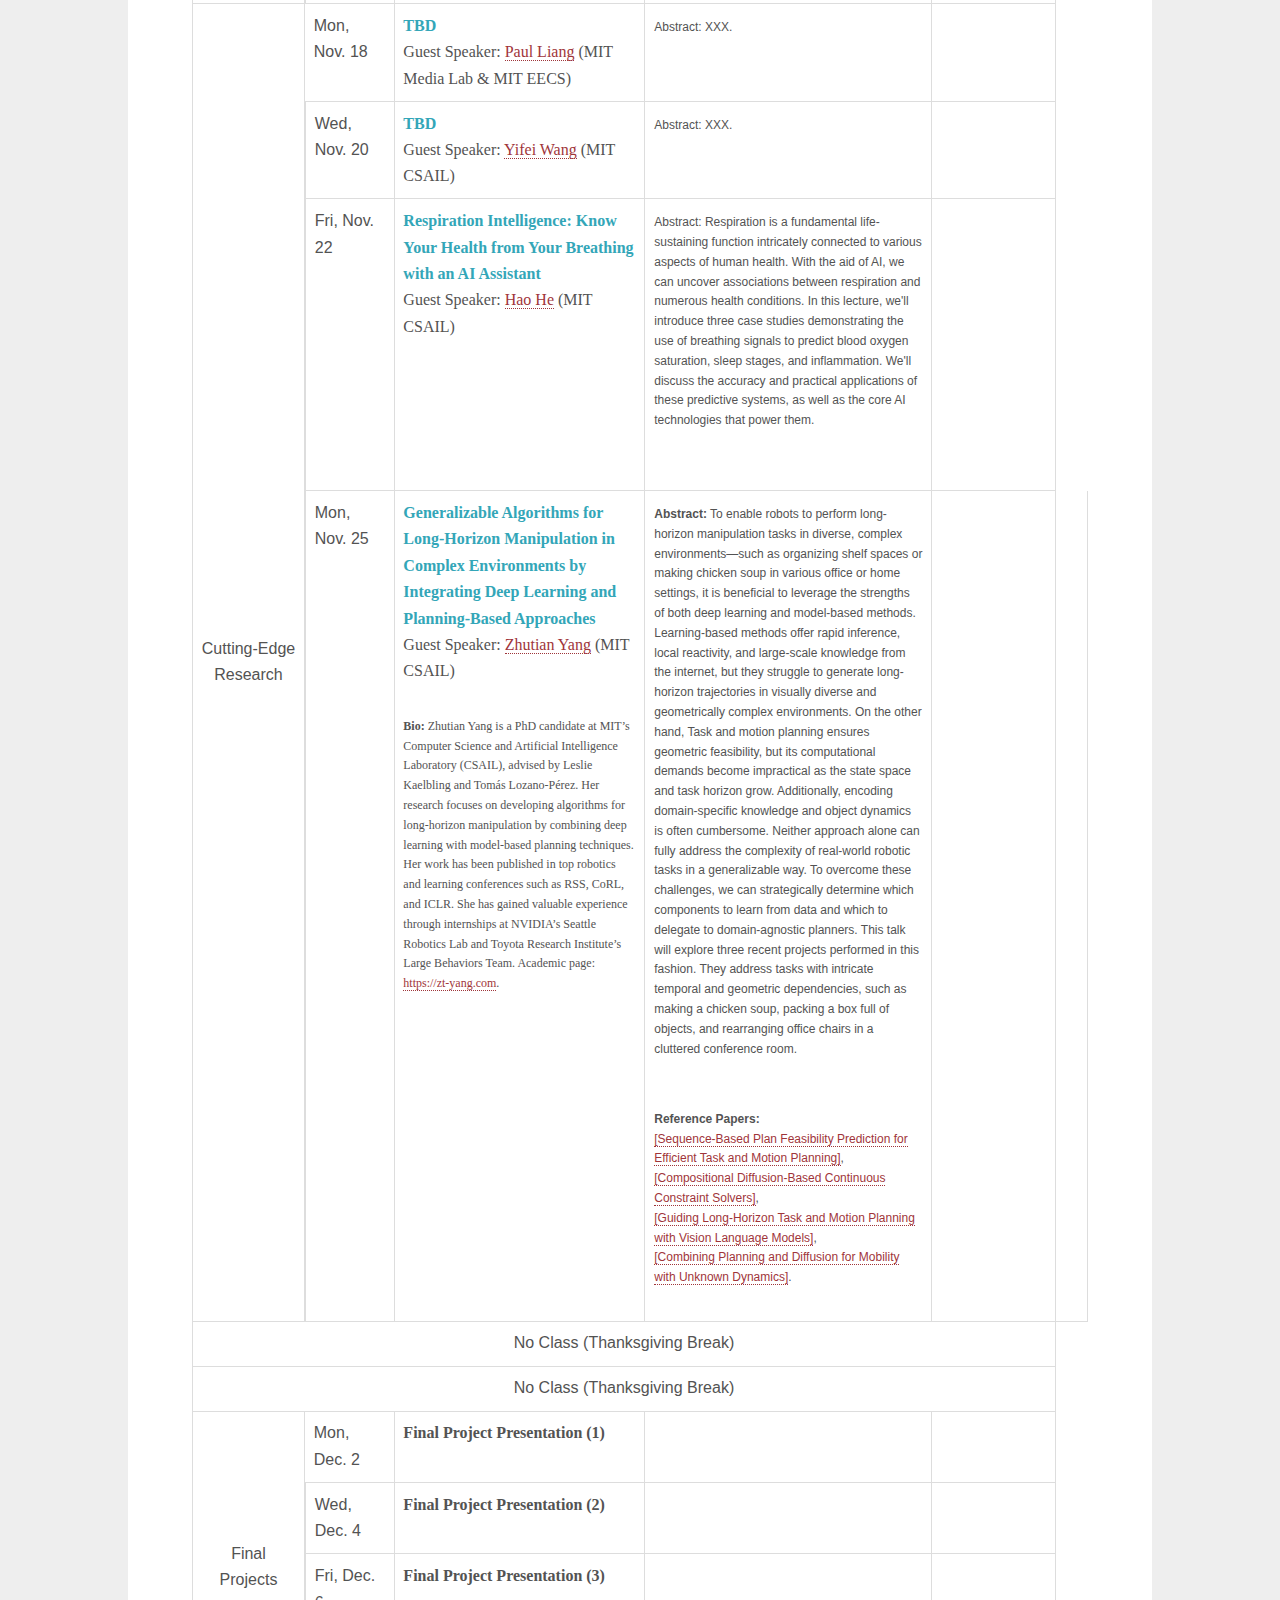
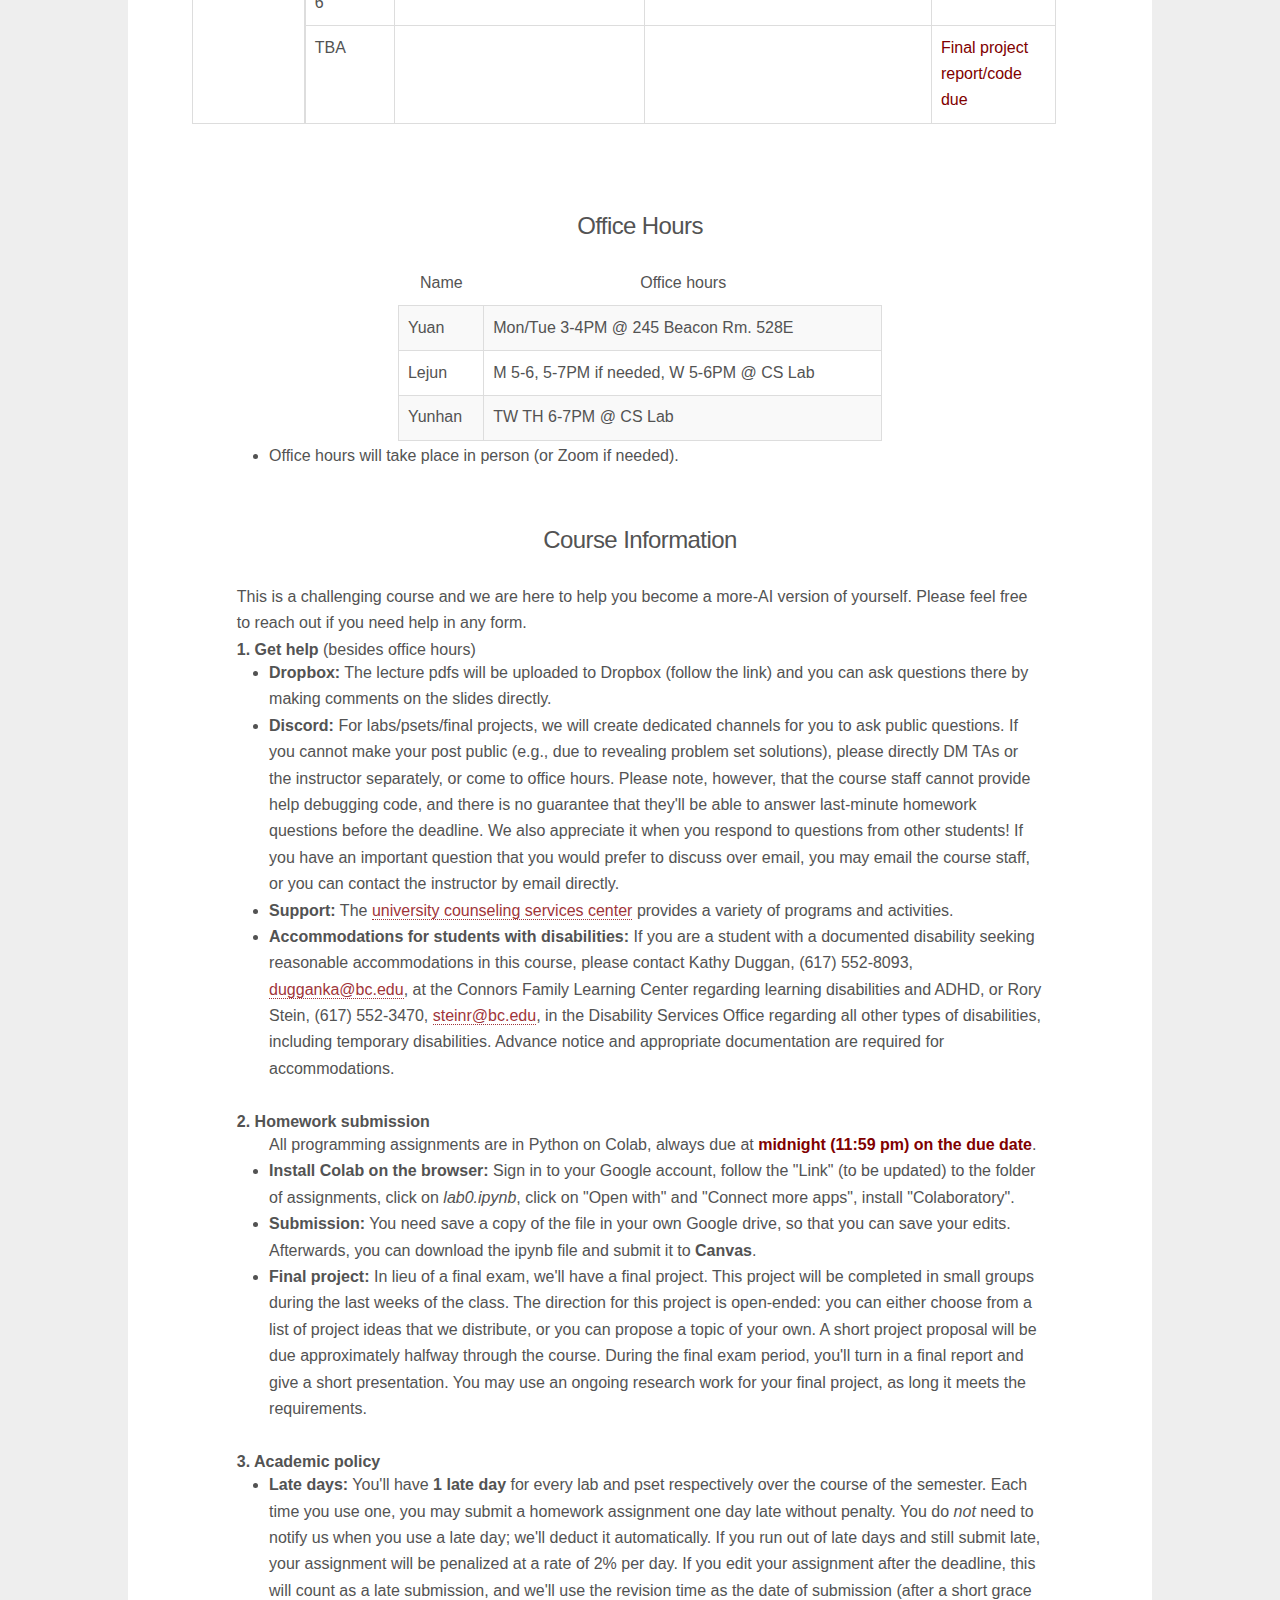
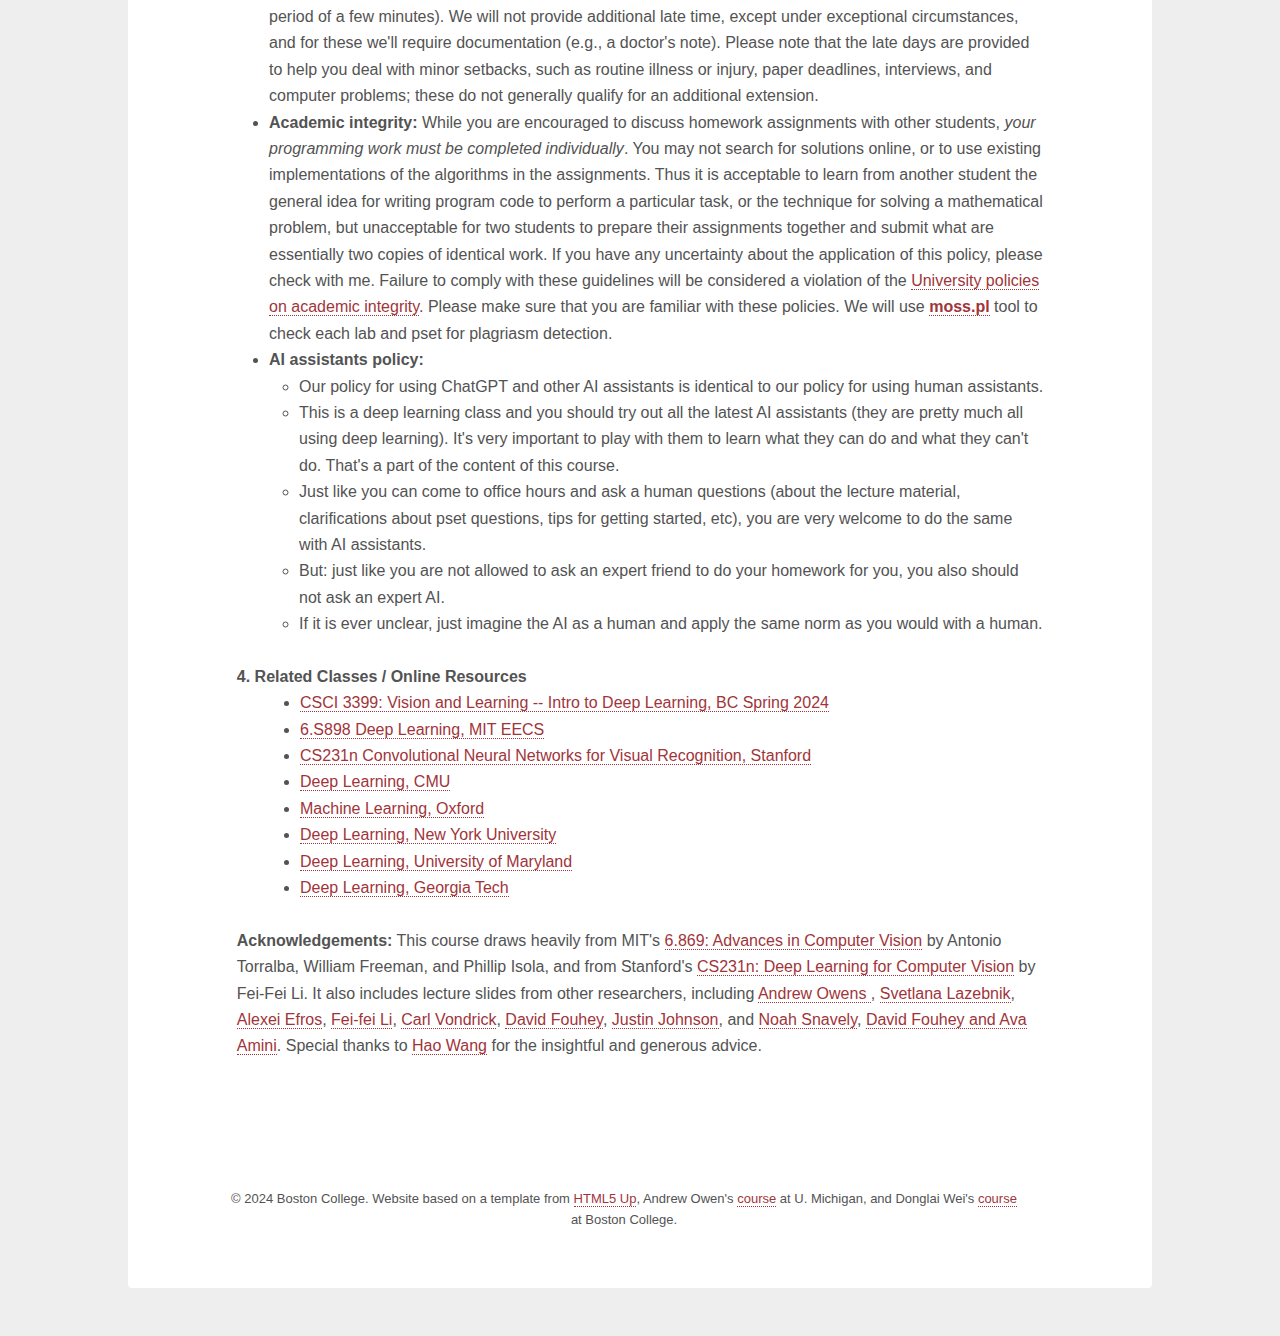
==== commit 7f804ee7: "update" ====
--- a/f24/index.html
+++ b/f24/index.html
@@ -997,7 +997,7 @@
 
 
       <tr>
-        <td rowspan=10 style="vertical-align:middle;text-align:center;">Generative and Interactive Visual Intelligence<br/></td>
+        <td rowspan=11 style="vertical-align:middle;text-align:center;">Generative and Interactive Visual Intelligence<br/></td>
         <td>Wed, Oct. 23</td>
        <td class="topic">
             Lecture 19: Computer Vision: Detection and Segmentation
@@ -1202,6 +1202,36 @@
       </tr>
 
 
+
+      <tr>
+        <td>Fri, Nov. 15</td>
+        <td class="topic">
+            Lecture 25: Transfer Learning
+            <div class="subtopic">
+              Finetuning </br>
+              Knowledge distillation </br>
+              Fundation Models: Text Prompting, Visual Prompting, Prompting for other modalities, Combining Foundation Models </br>
+            <br/></div>
+        </td>
+        <td>
+          <ul class="materials">
+          <li><a href="https://www.dropbox.com/scl/fi/cymuo702gywcpegv4jjja/L25_Transfer-Learning.pdf?rlkey=j65n4eztkfqoo13sd10zoe9tf&st=zav26k5n&dl=0" target="_blank">[Slides]</a></li>
+          <li><a href="https://colab.research.google.com/github/GoogleCloudPlatform/generative-ai/blob/main/language/prompts/examples/chain_of_thought_react.ipynb" target="_blank">[Chain of Thought]</a></li>
+          <li><a href="https://thegradient.pub/prompting/" target="_blank">[Prompting]</a></li>
+          <li><a href="https://www.youtube.com/watch?v=FE88OOUBonQ" target="_blank">[Visual Prompting]</a></li>
+          <li><a href="https://www.youtube.com/watch?v=DhRoTONcyZE" target="_blank">[LoRA]</a></li>
+          
+          </ul>
+        </td>
+
+        <td> 
+        </td>
+      </tr>
+
+
+      
+
+
 <!--       <tr class="gray">
         <td>Fri, Nov. 8 <br/></td>
         <td class="topic">
@@ -1263,15 +1293,15 @@
 
 
 
-      <tr>
+<!--       <tr>
         <td rowspan=5 style="vertical-align:middle;text-align:center;">AI for Science<br/></td>
         <td>Fri, Nov. 15</td>
         <td class="topic">
           <span style="color: #33A6B8;">Towards Efficient and High-Quality 3D Generation</span>
-            <!-- <a href="https://www.dropbox.com/s/n78x8gily30e7re/lec27-video-tracking.pdf?dl=0">Lec. 27: Object Tracking</a> -->
+            
           <div class="subtopic">
             Guest Speaker: <a href="https://vivianszf.github.io/" target="_blank">Zifan Shi</a> (Stanford / HKUST)<br>
-            <!-- Zoom Link: <a href="https://mit.zoom.us/j/9470404282?pwd=Wlp4cUFXWWtnaUxXbUpmbmZuS0xndz09&omn=95121325273" target="_blank" style="color: #2EA9DF;"><p style="font-size: 12px;">https://mit.zoom.us/j/9470404282?pwd=Wlp4cUFXWWtnaUxXbUpmbmZuS0xndz09&omn=95121325273</p></a> -->
+            
           </div>
         </td>
         <td>
@@ -1289,14 +1319,11 @@
           
         </td>
 
-        <!-- <td>
-             <font color=#800000>ps4 due</font>
-        </td> -->
-      </tr>
-
-
-      <tr>
-        <!-- <td rowspan=4 style="vertical-align:middle;text-align:center;">AI for Science<br/></td> -->
+      </tr> -->
+
+
+      <tr>
+        <td rowspan=4 style="vertical-align:middle;text-align:center;">Cutting-Edge Research<br/></td>
         <td>Mon, Nov. 18</td>
         <td class="topic">
           <span style="color: #33A6B8;">TBD</span>
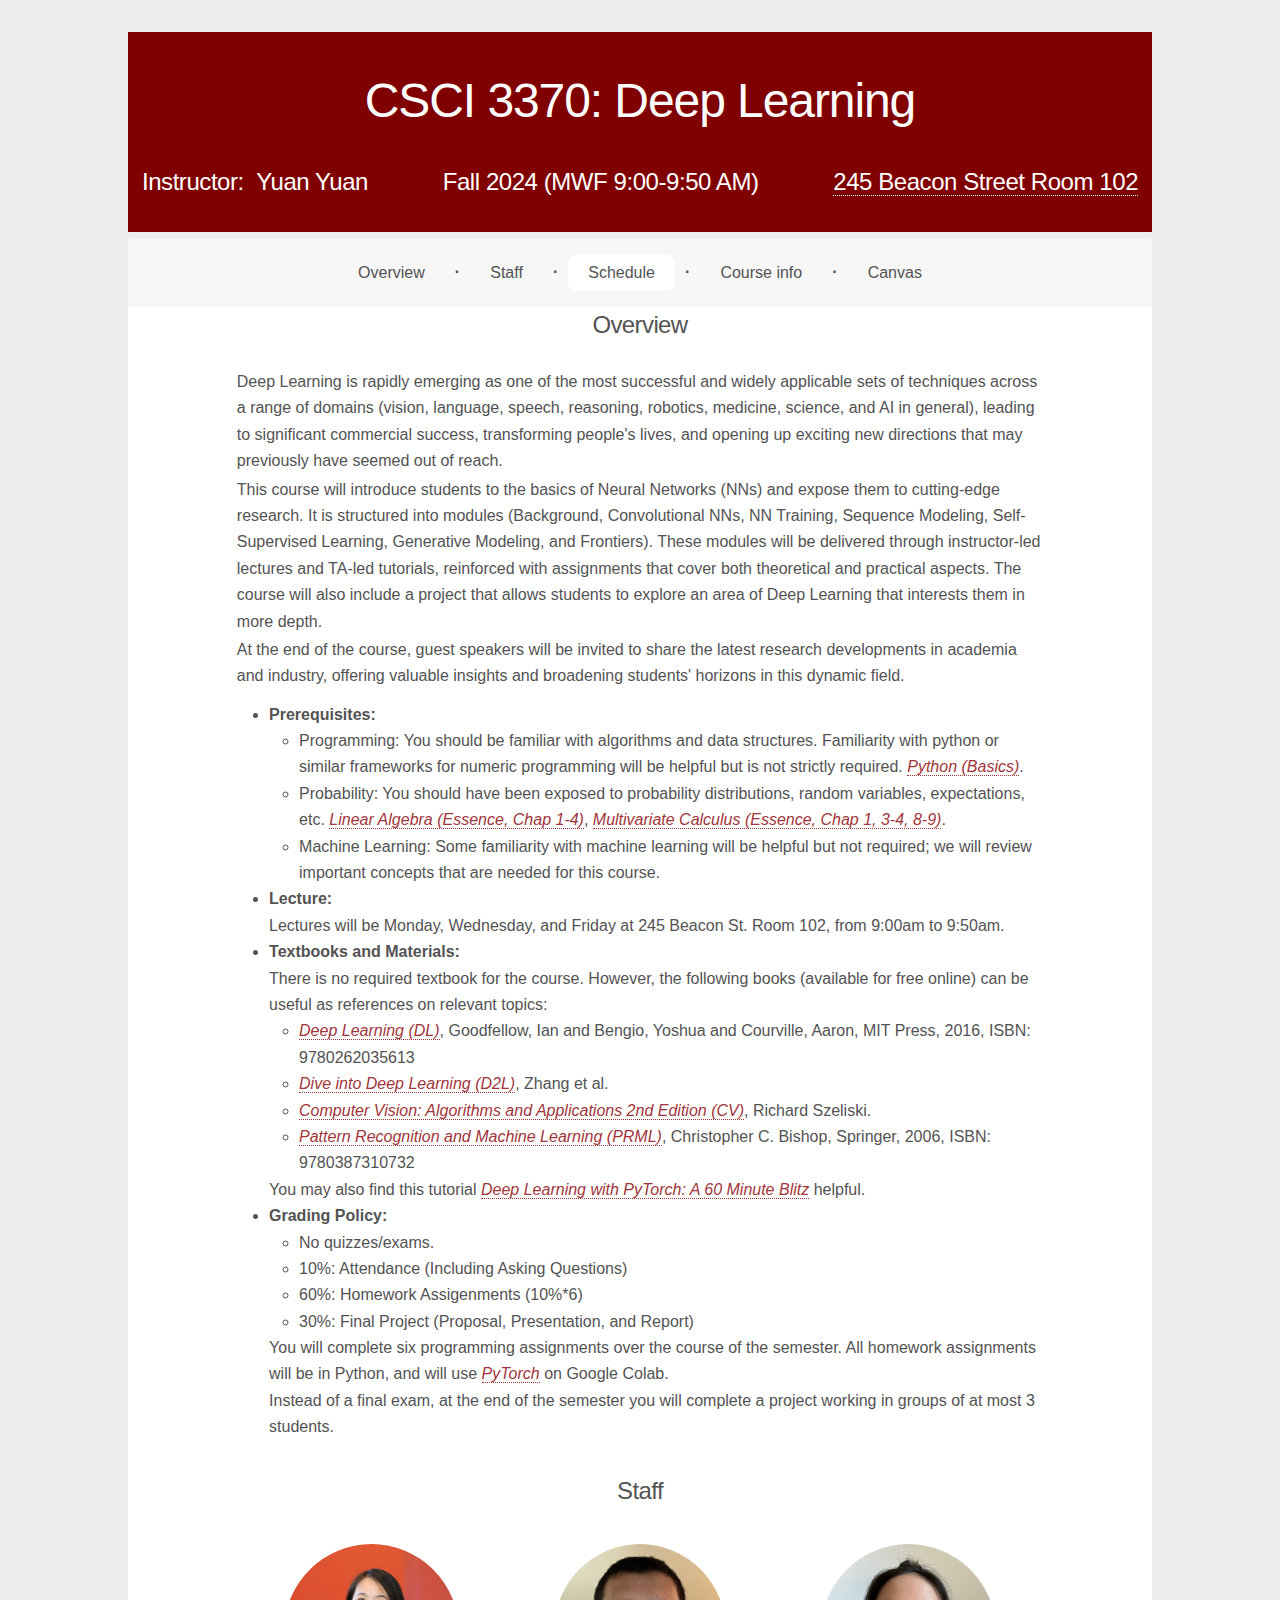
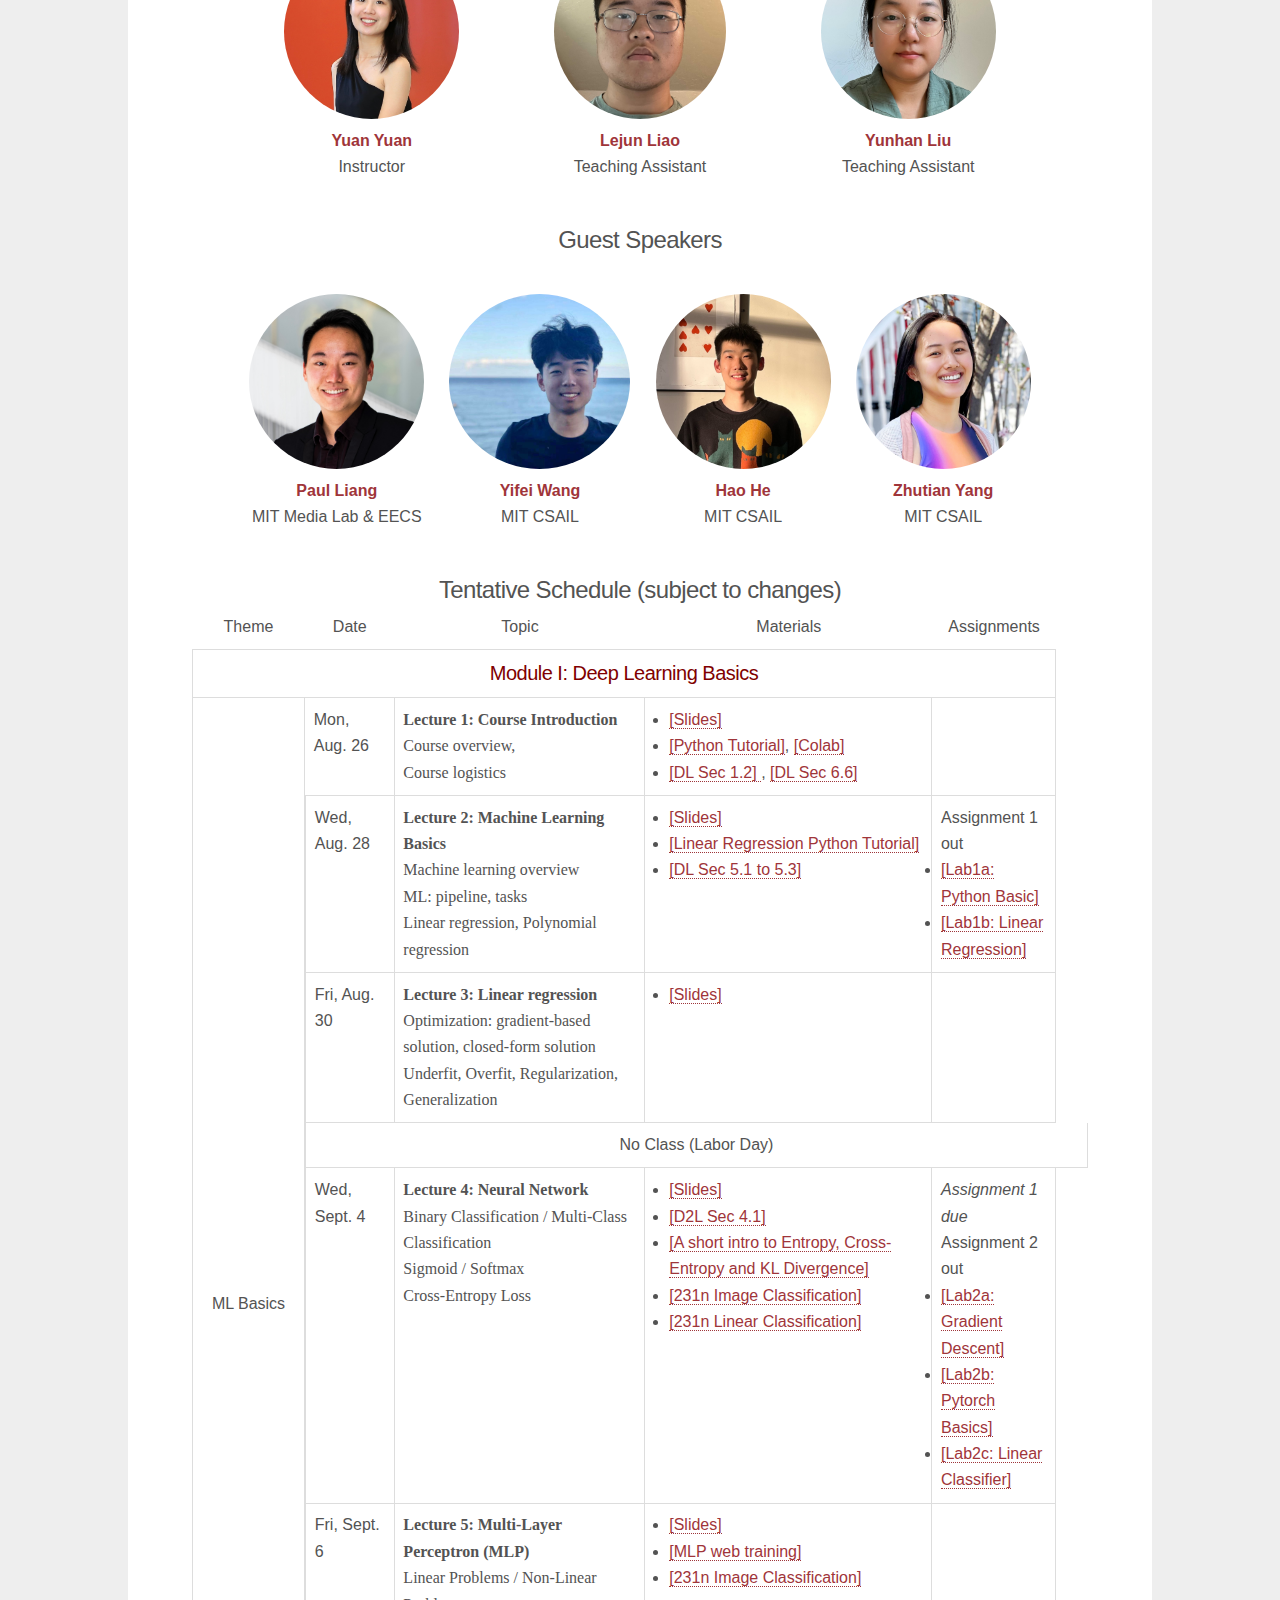
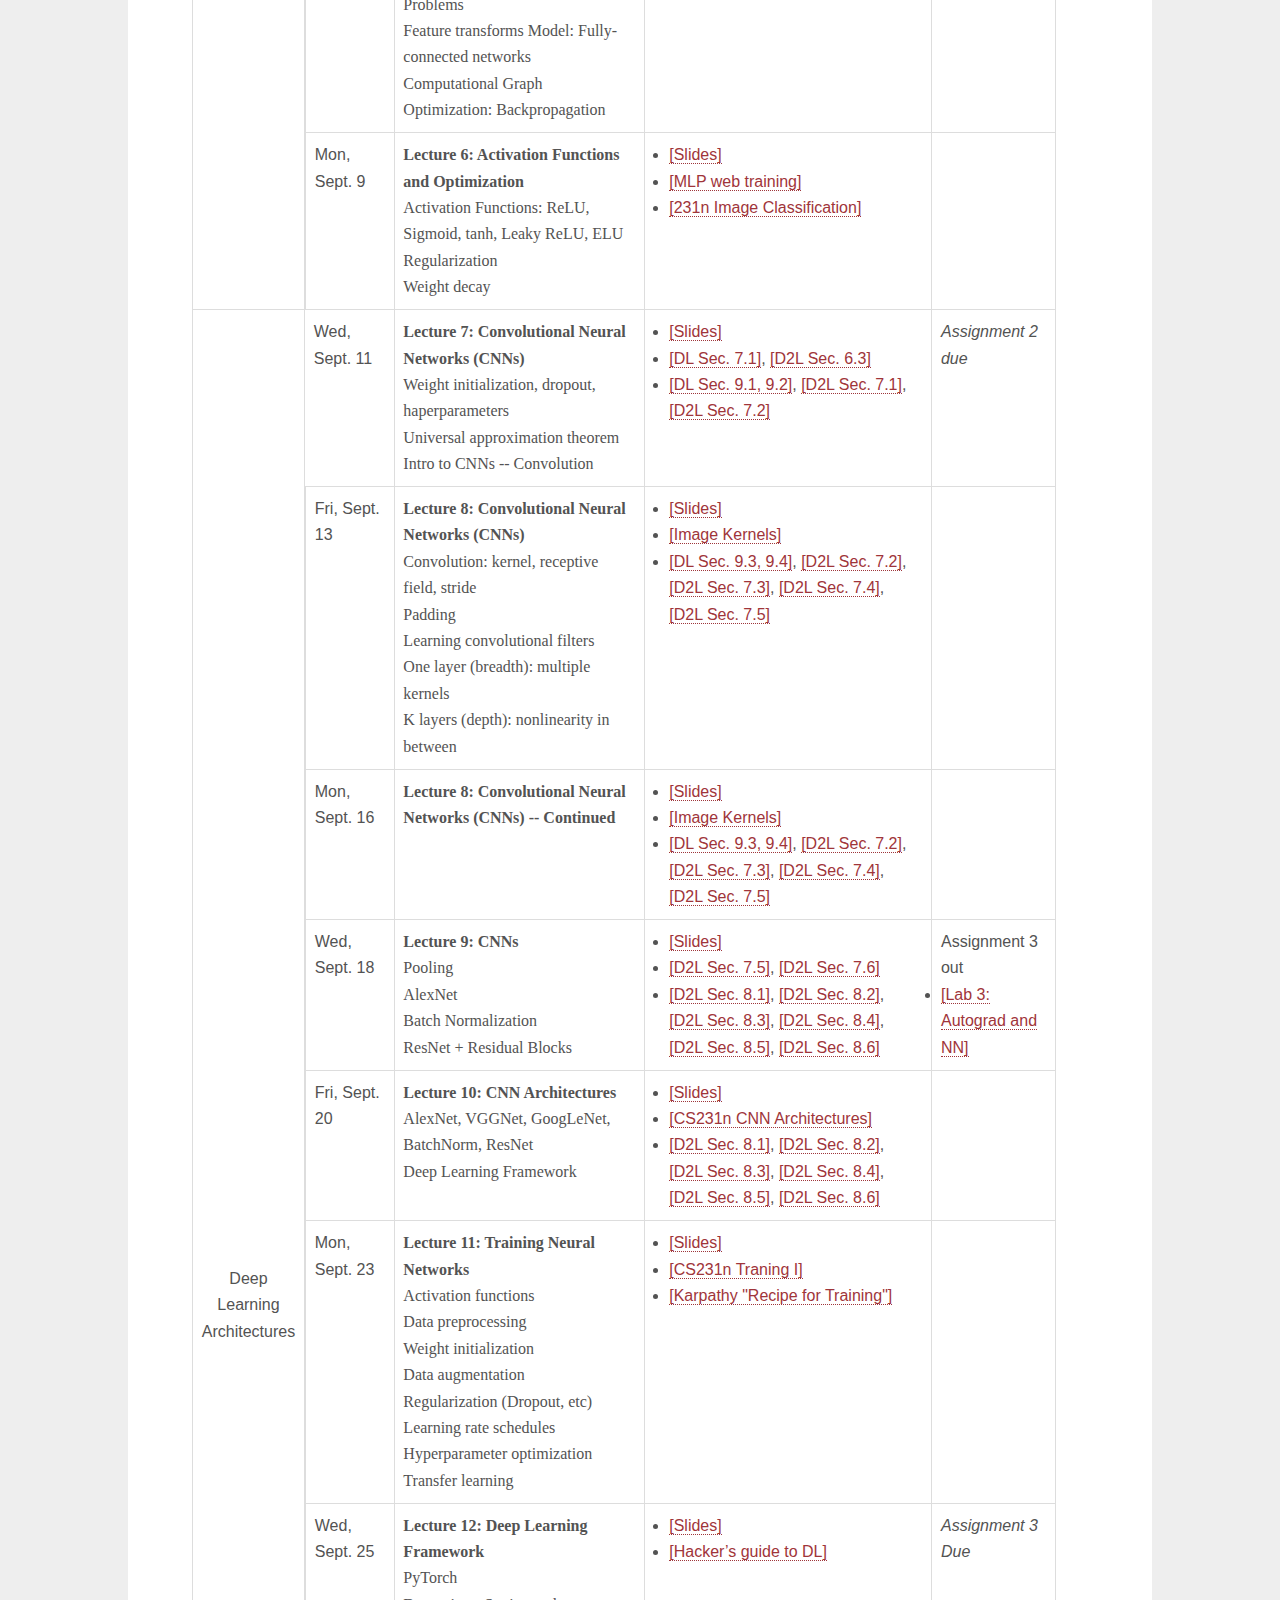
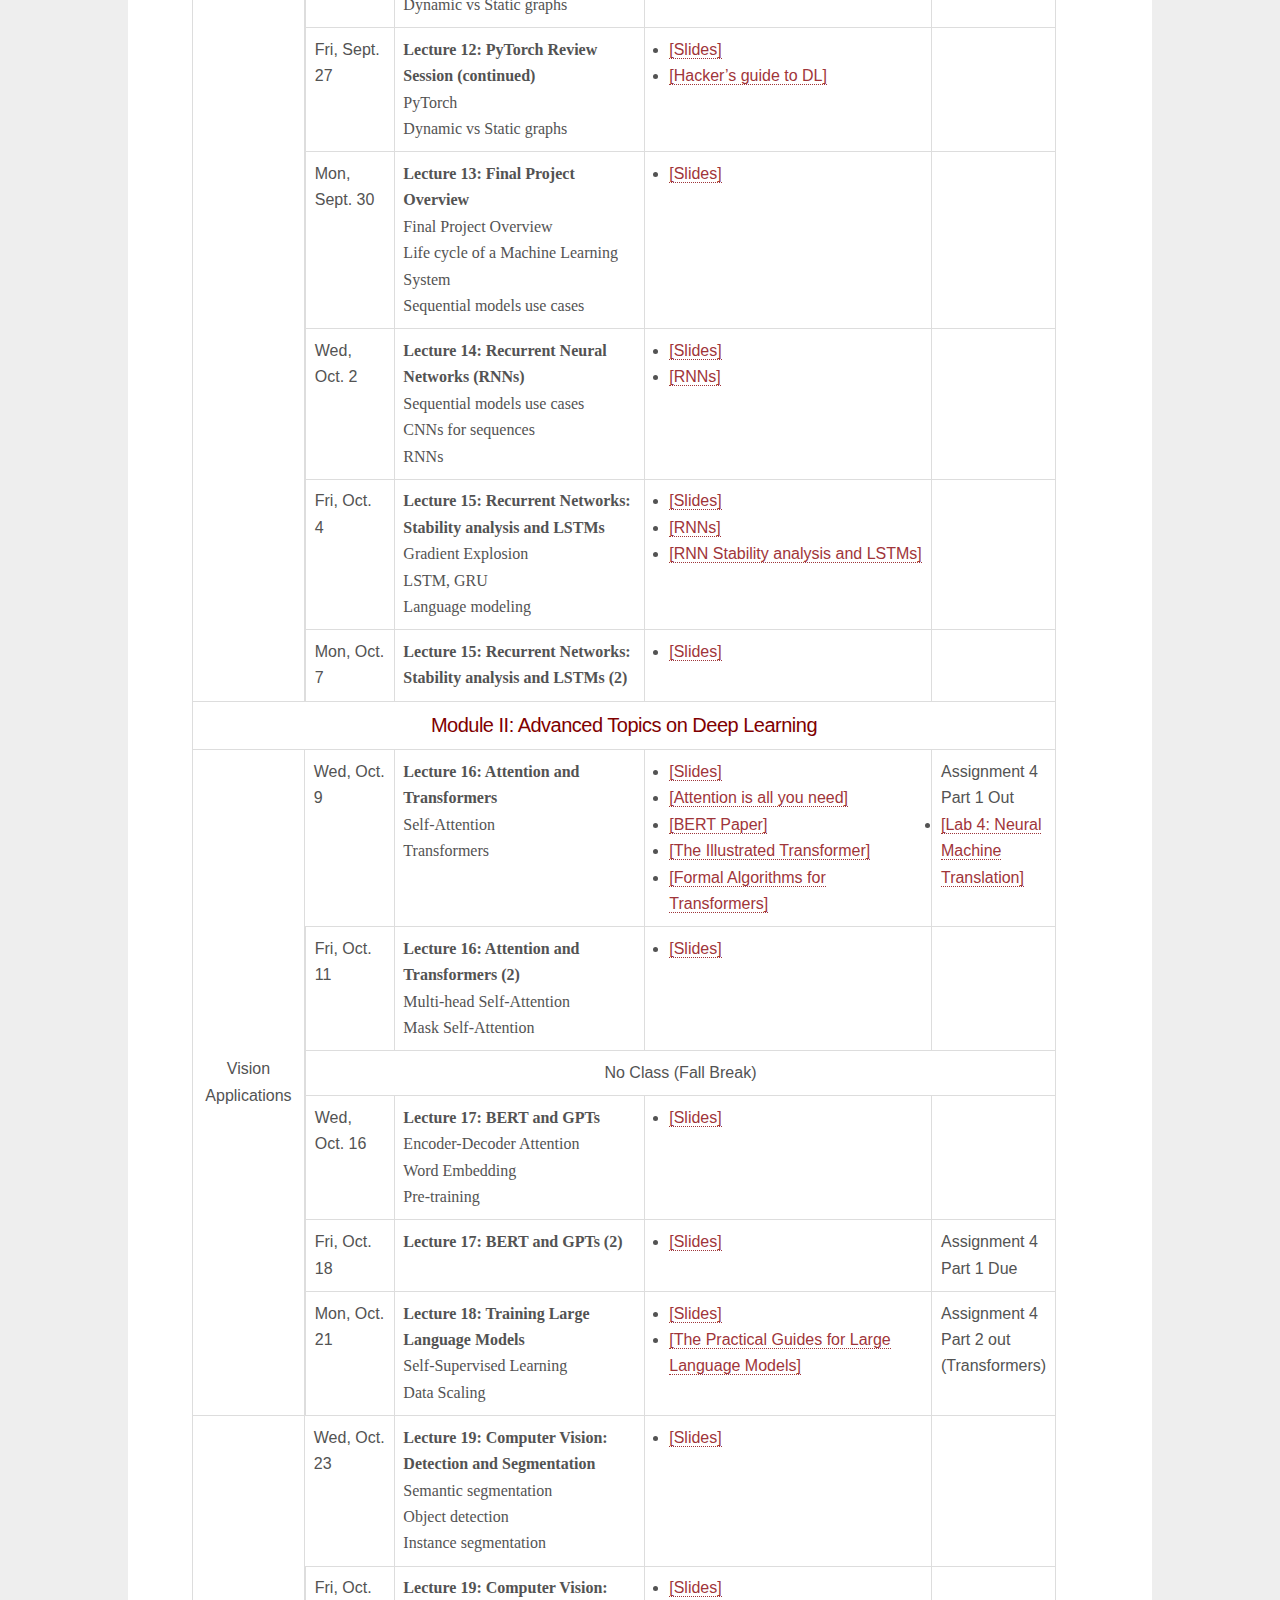
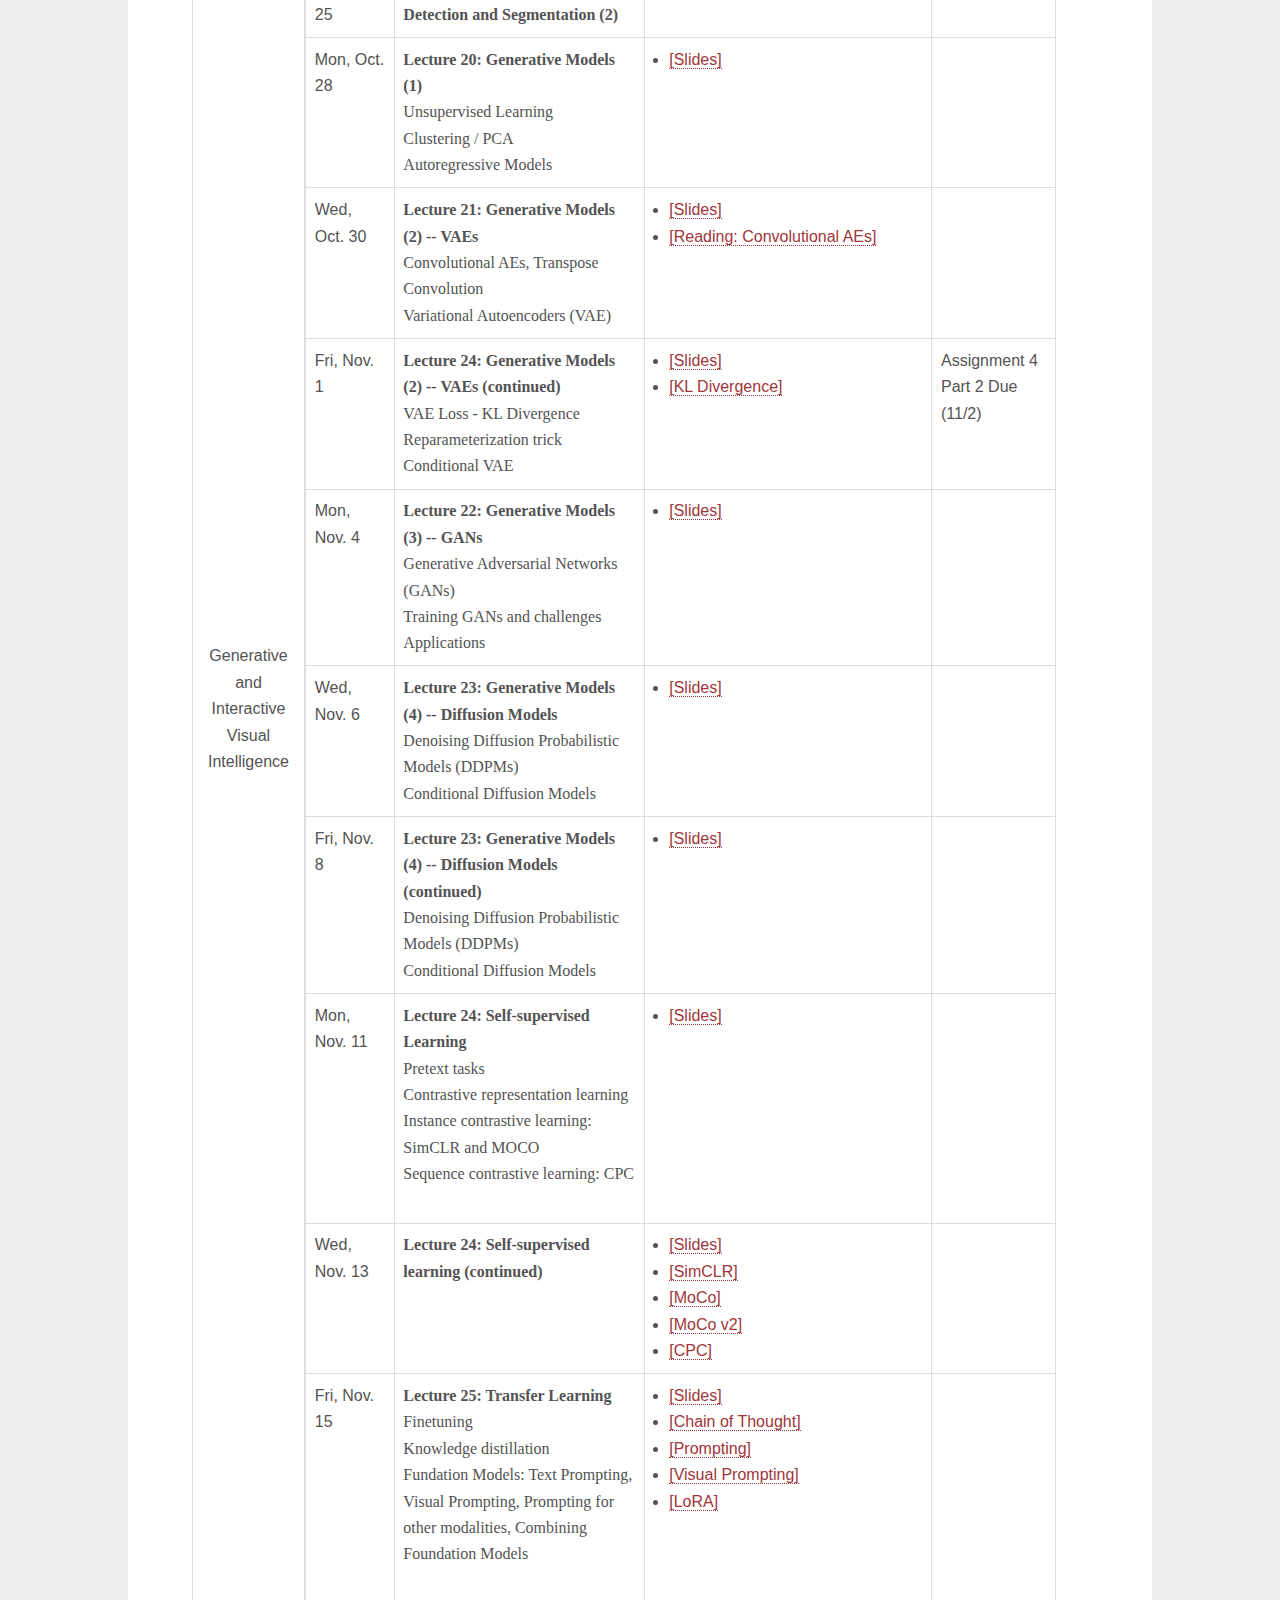
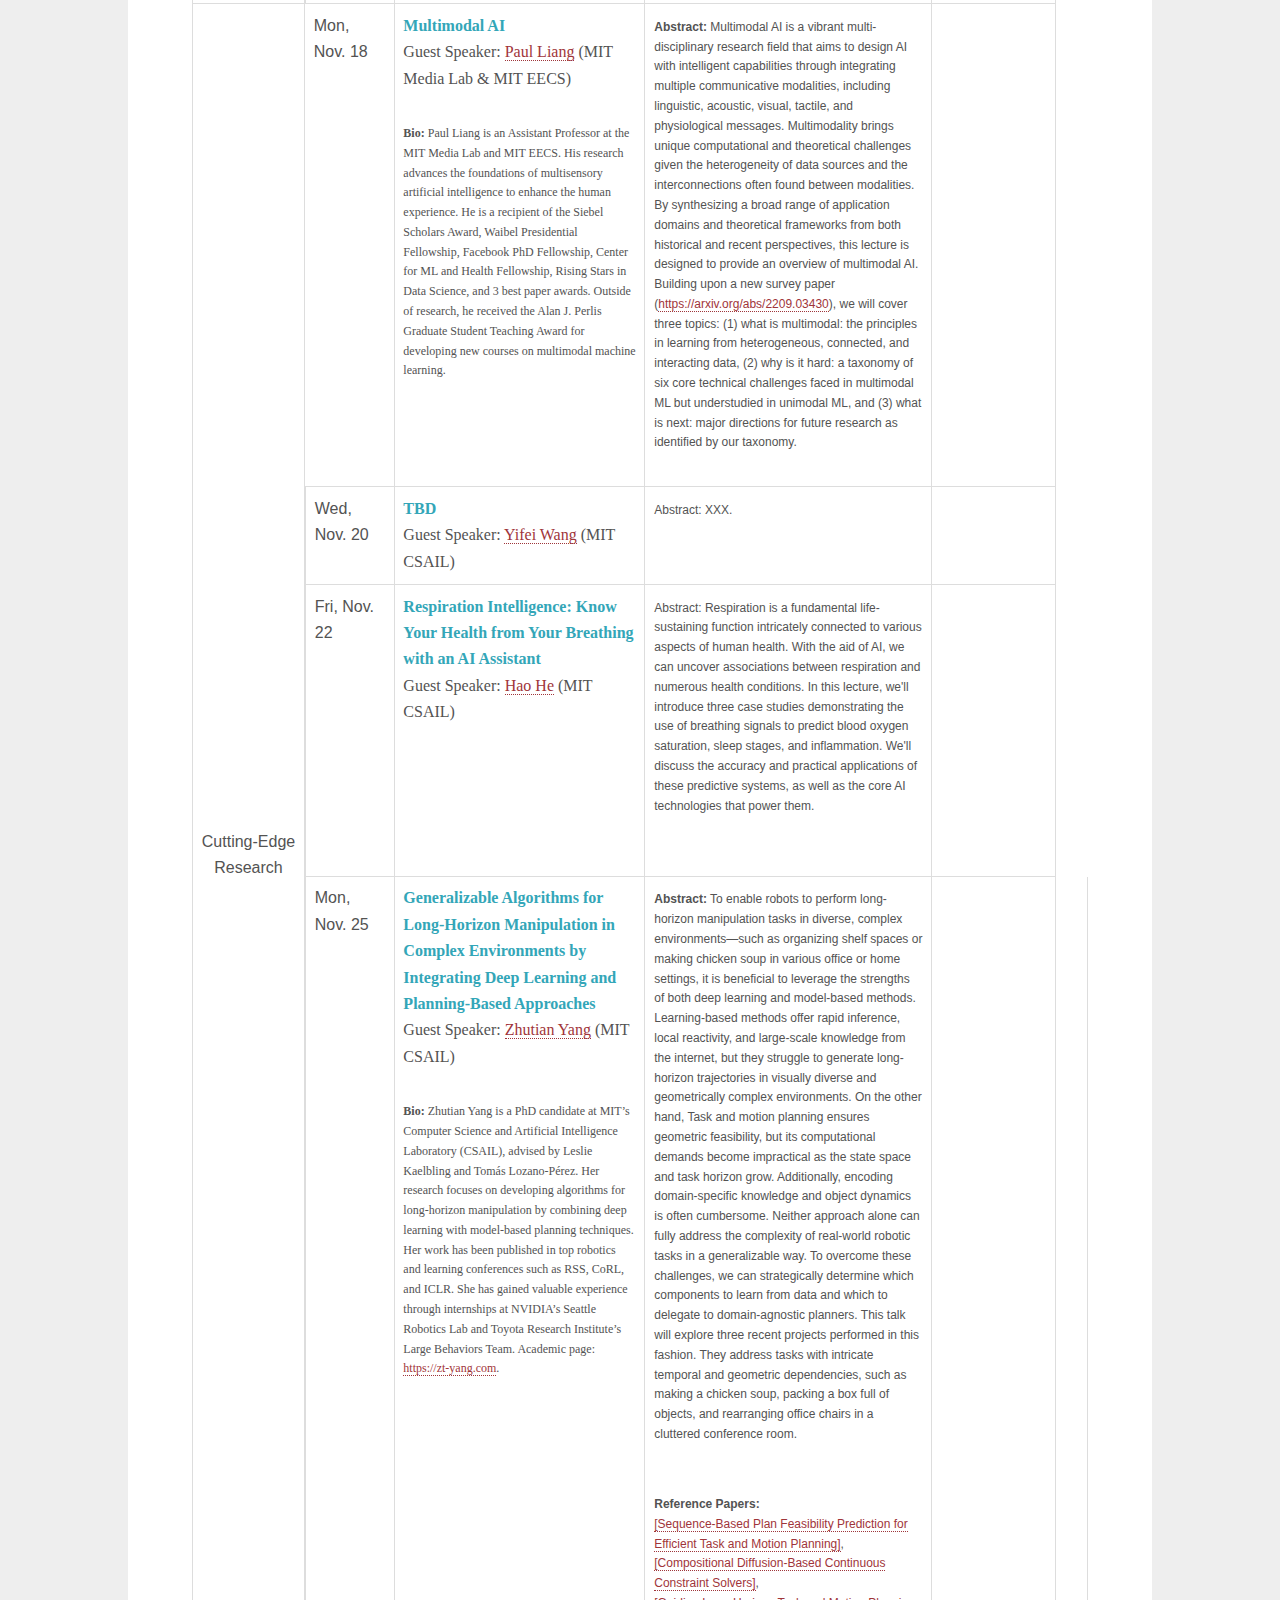
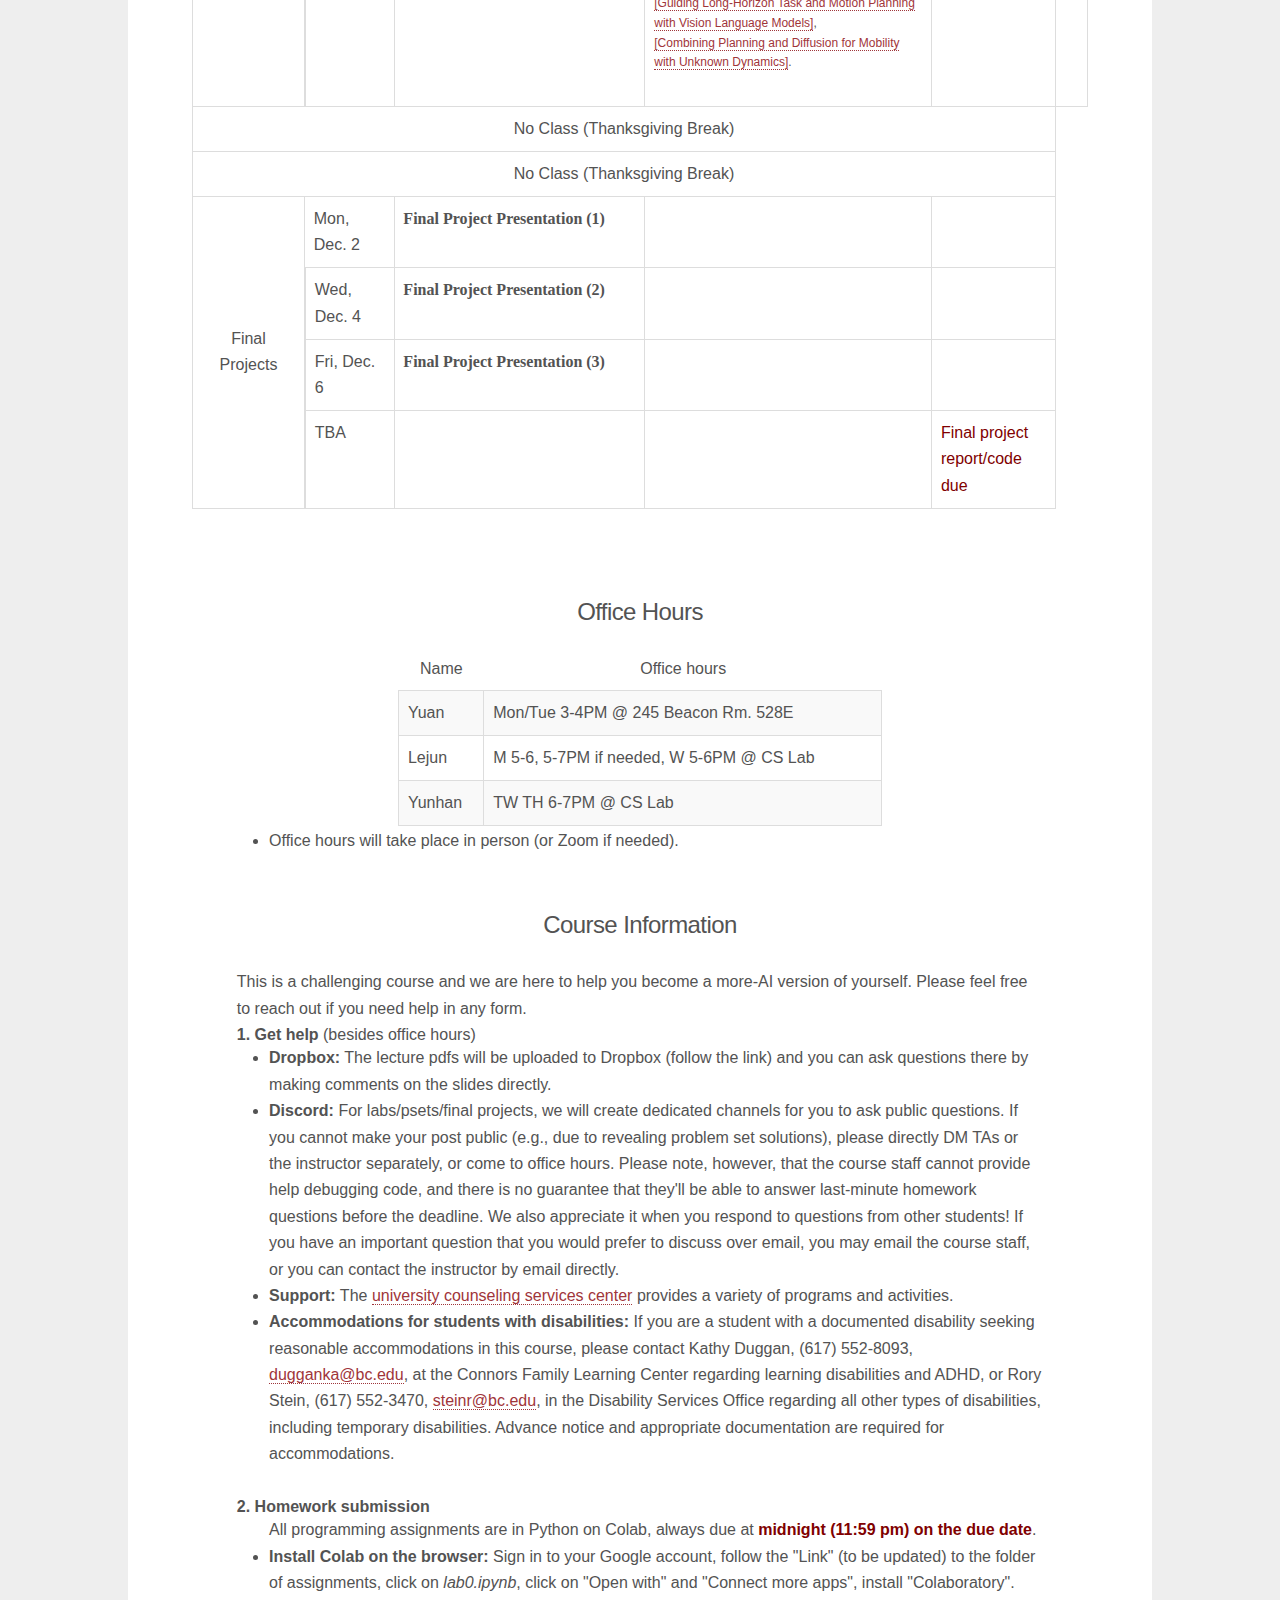
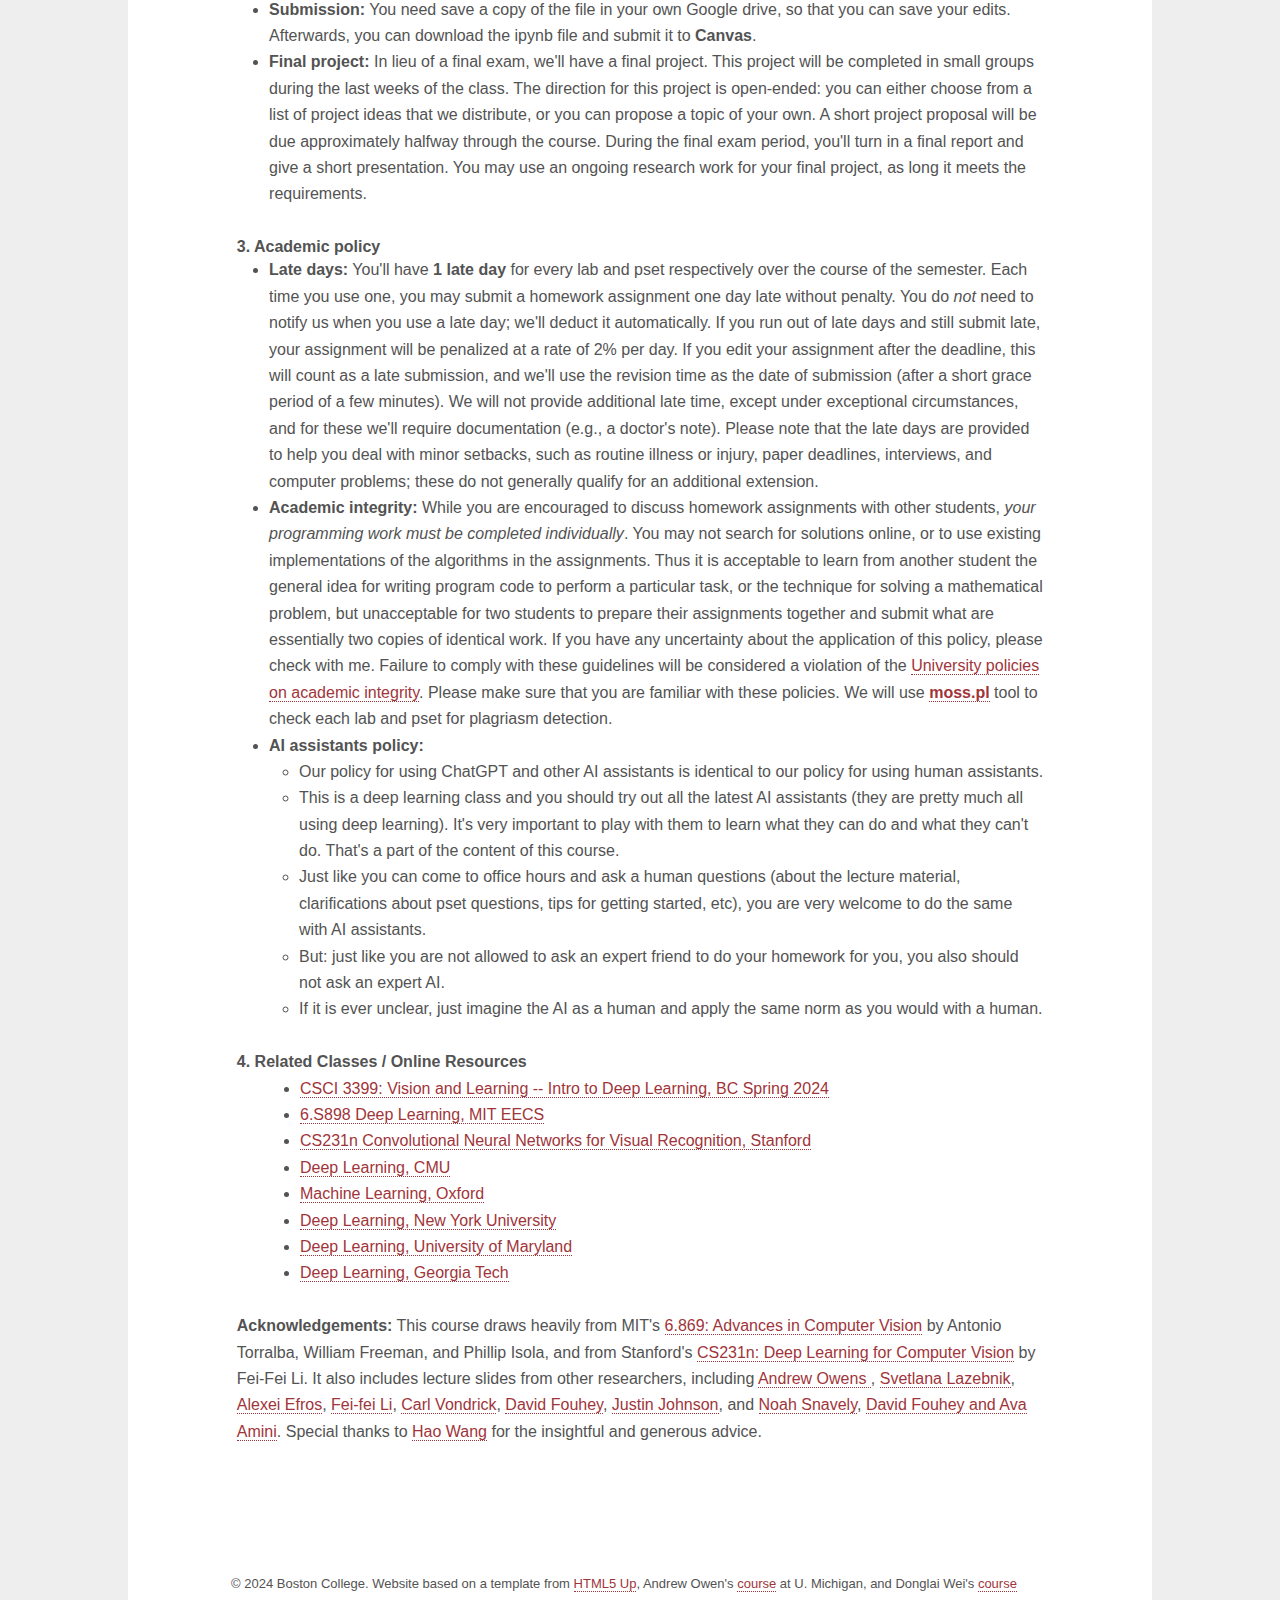
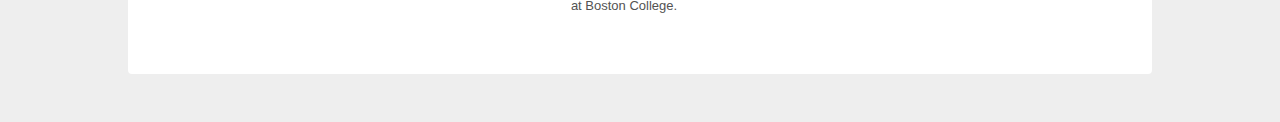
==== commit 7d2ad605: "update" ====
--- a/f24/index.html
+++ b/f24/index.html
@@ -1326,20 +1326,16 @@
         <td rowspan=4 style="vertical-align:middle;text-align:center;">Cutting-Edge Research<br/></td>
         <td>Mon, Nov. 18</td>
         <td class="topic">
-          <span style="color: #33A6B8;">TBD</span>
-          <div class="subtopic">
-            Guest Speaker: <a href="https://pliang279.github.io/" target="_blank">Paul Liang</a> (MIT Media Lab & MIT EECS)<br>
-
-            <!-- <b>Zoom Link:</b> <a href="https://mit.zoom.us/j/9470404282?pwd=Wlp4cUFXWWtnaUxXbUpmbmZuS0xndz09&omn=93404995819" target="_blank" style="color: #2EA9DF;"><p style="font-size: 12px;">https://mit.zoom.us/j/9470404282?pwd=Wlp4cUFXWWtnaUxXbUpmbmZuS0xndz09&omn=93404995819</p></a> -->
-          </div>
-        </td>
-        <td>
-
-          <p style="font-size: 12px;">Abstract: XXX.</p>
-
-          <!-- <p style="font-size: 15px;">Reference Papers: <br>
-            <a href="https://arxiv.org/pdf/2303.17760.pdf" target="_blank">[CAMEL: Communicative Agents for “Mind” Exploration of Large Language Model Society]</a>,<br> 
-            <a href="https://www.camel-ai.org/" target="_blank">[https://www.camel-ai.org/]</p> -->
+          <span style="color: #33A6B8;">Multimodal AI</span>
+          <div class="subtopic">
+            <p>Guest Speaker: <a href="https://pliang279.github.io/" target="_blank">Paul Liang</a> (MIT Media Lab & MIT EECS)<br></p>
+
+            <p style="font-size: 12px;"><b>Bio:</b> Paul Liang is an Assistant Professor at the MIT Media Lab and MIT EECS. His research advances the foundations of multisensory artificial intelligence to enhance the human experience. He is a recipient of the Siebel Scholars Award, Waibel Presidential Fellowship, Facebook PhD Fellowship, Center for ML and Health Fellowship, Rising Stars in Data Science, and 3 best paper awards. Outside of research, he received the Alan J. Perlis Graduate Student Teaching Award for developing new courses on multimodal machine learning.
+          </div>
+        </td>
+        <td>
+
+          <p style="font-size: 12px;"><b>Abstract:</b> Multimodal AI is a vibrant multi-disciplinary research field that aims to design AI with intelligent capabilities through integrating multiple communicative modalities, including linguistic, acoustic, visual, tactile, and physiological messages. Multimodality brings unique computational and theoretical challenges given the heterogeneity of data sources and the interconnections often found between modalities. By synthesizing a broad range of application domains and theoretical frameworks from both historical and recent perspectives, this lecture is designed to provide an overview of multimodal AI. Building upon a new survey paper (<a href="https://arxiv.org/abs/2209.03430" target="_blank">https://arxiv.org/abs/2209.03430</a>), we will cover three topics: (1) what is multimodal: the principles in learning from heterogeneous, connected, and interacting data, (2) why is it hard: a taxonomy of six core technical challenges faced in multimodal ML but understudied in unimodal ML, and (3) what is next: major directions for future research as identified by our taxonomy.</p>
 
         </td>
 
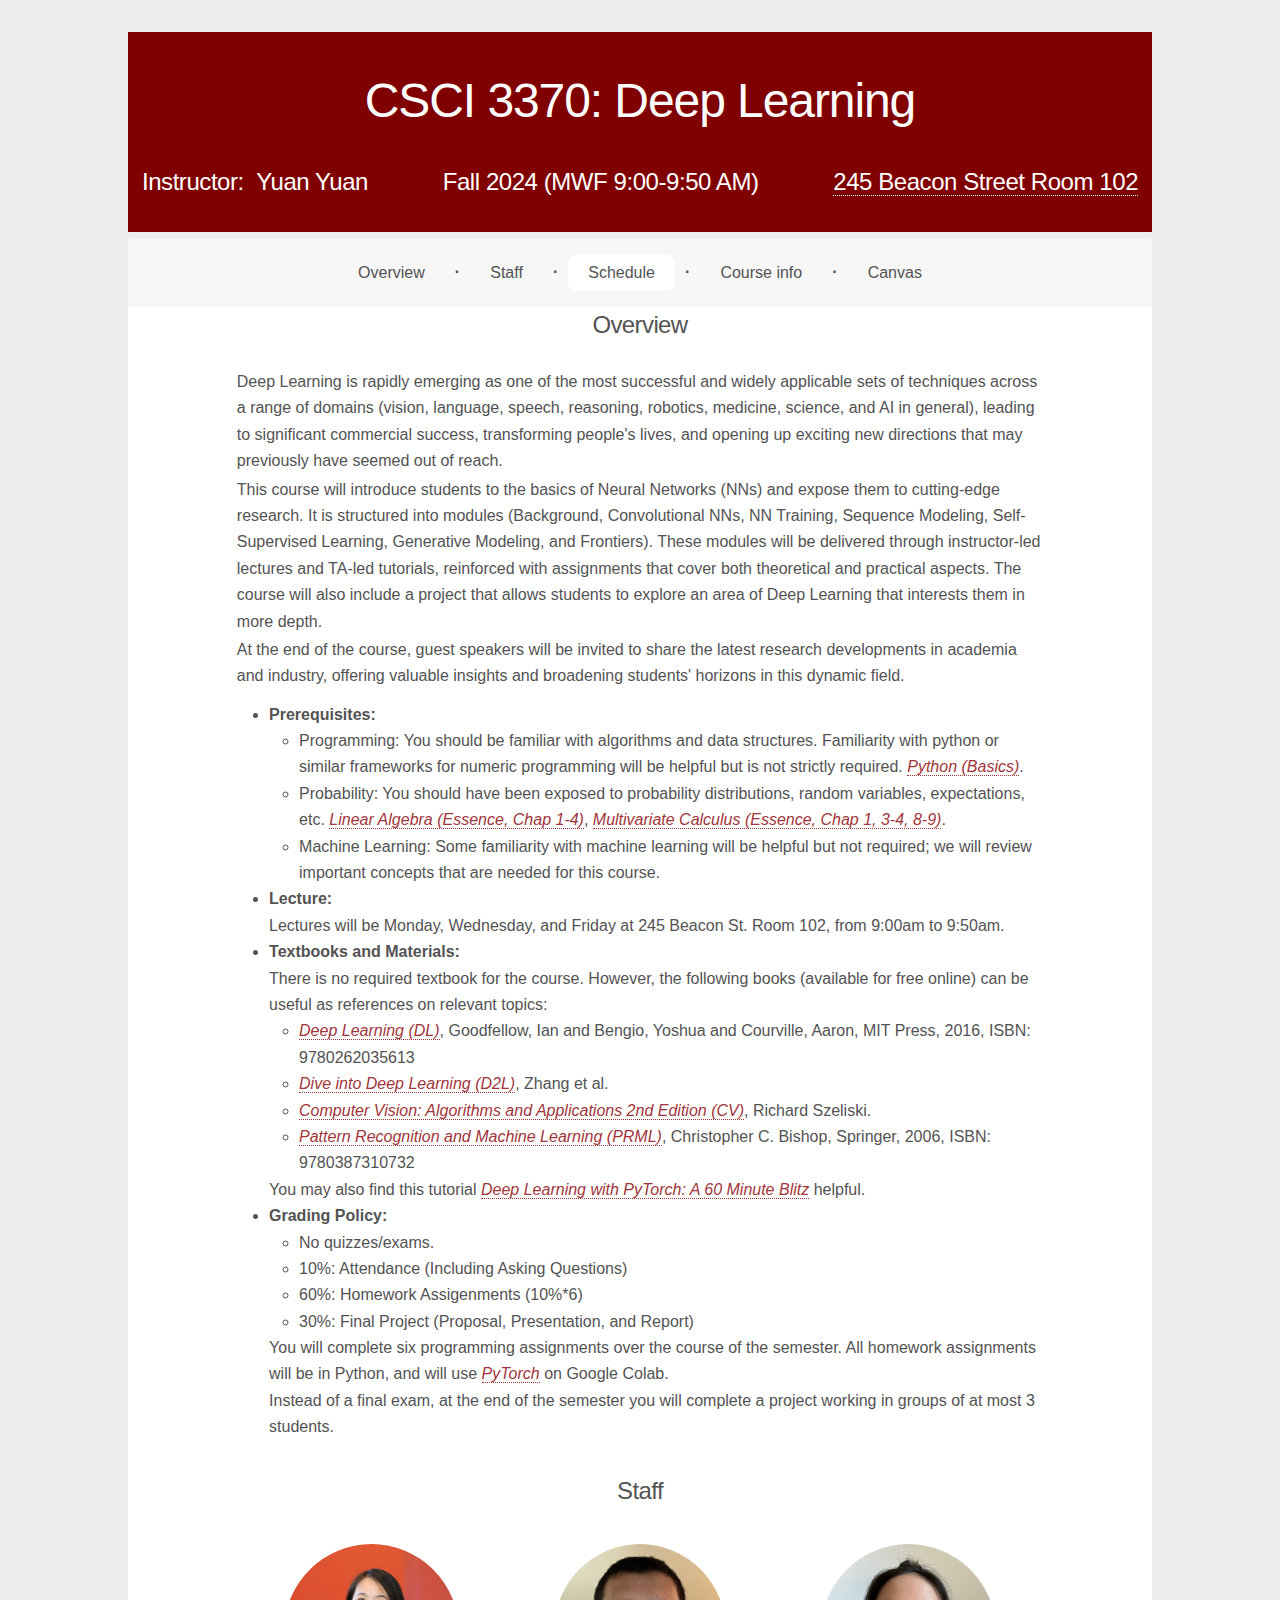
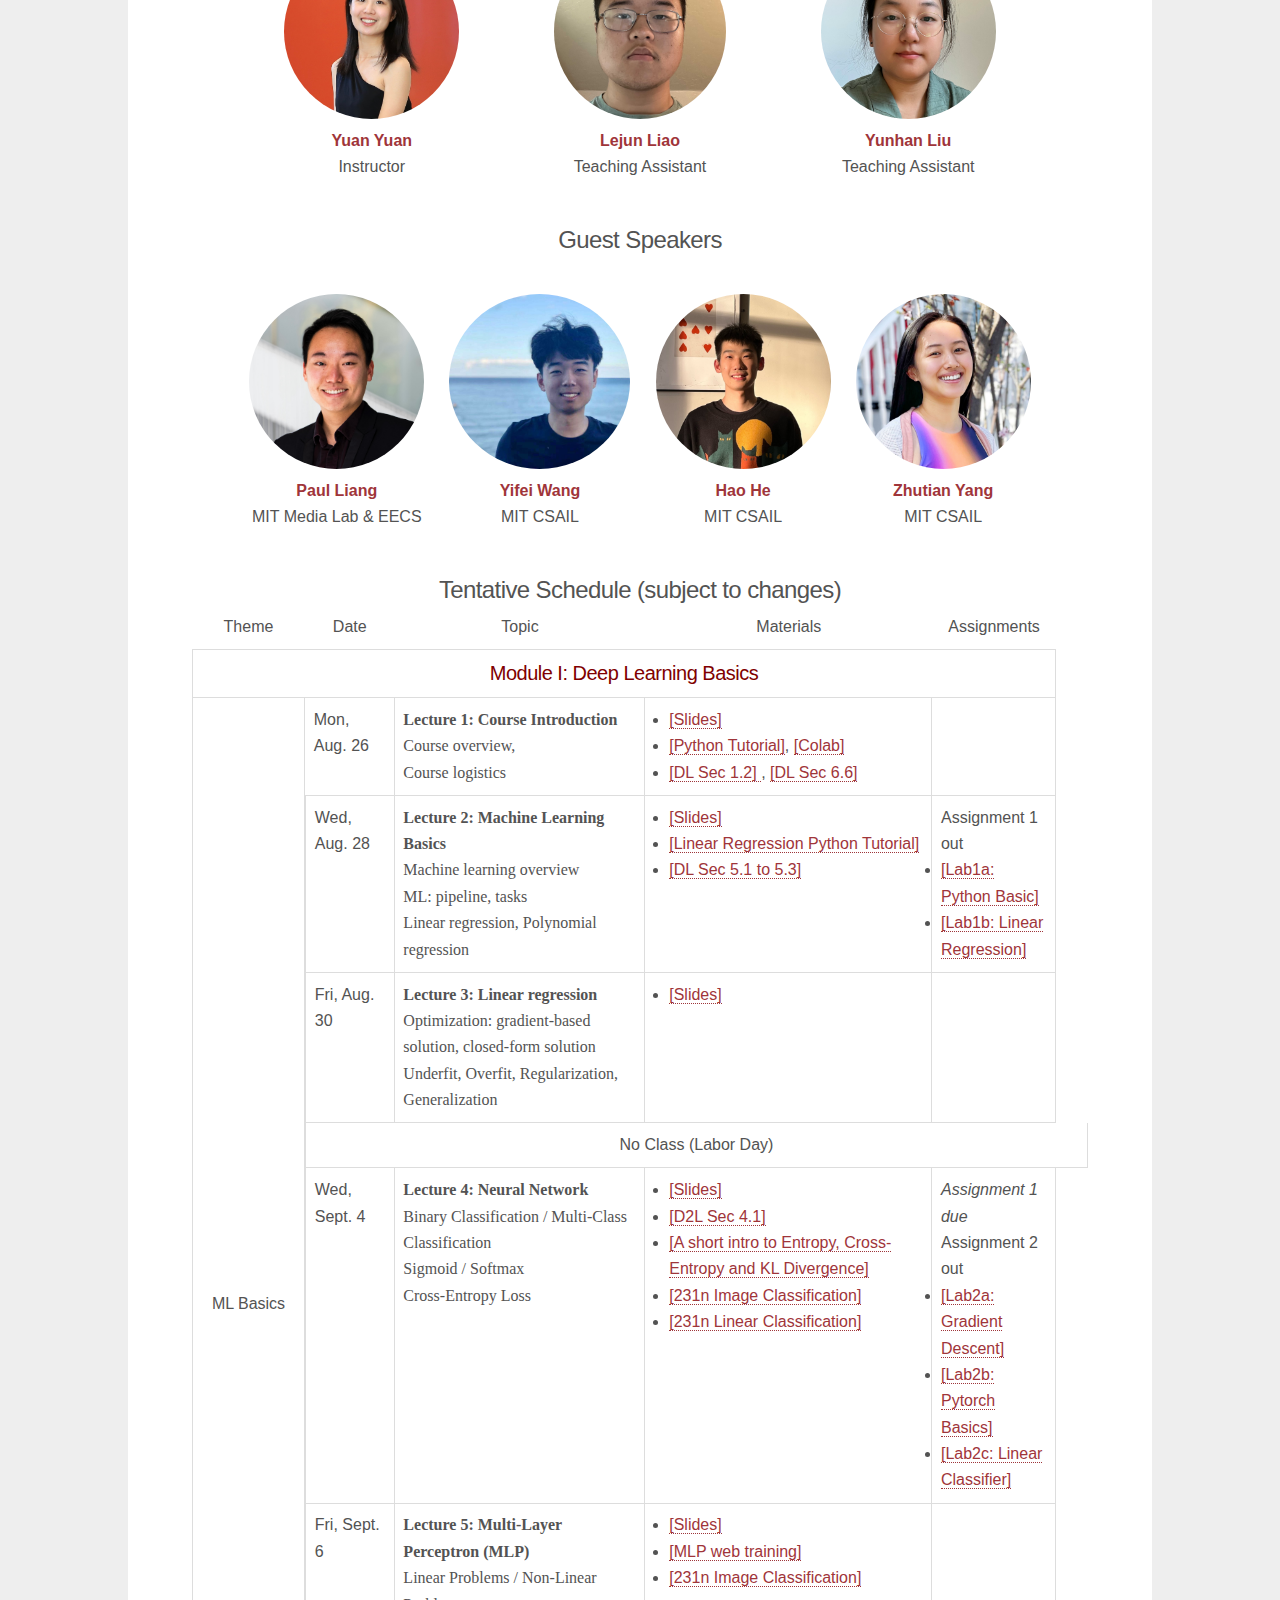
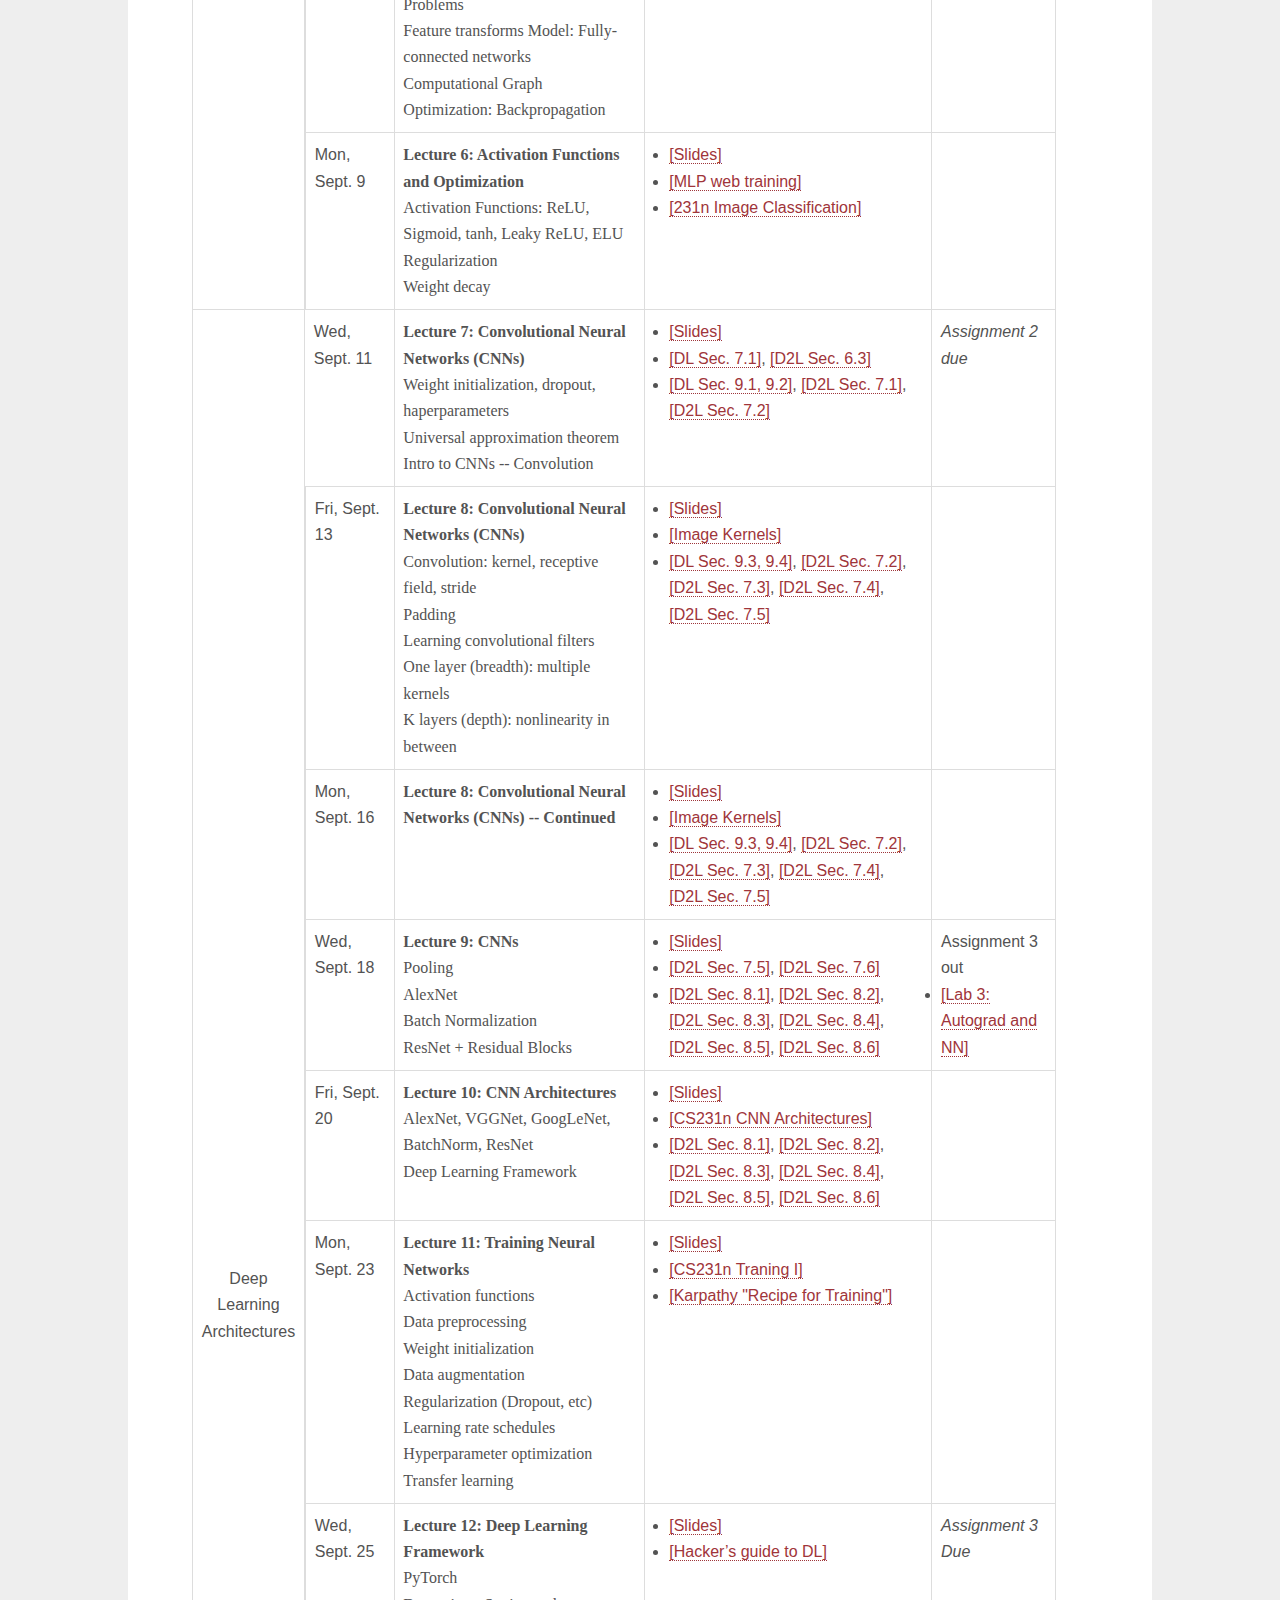
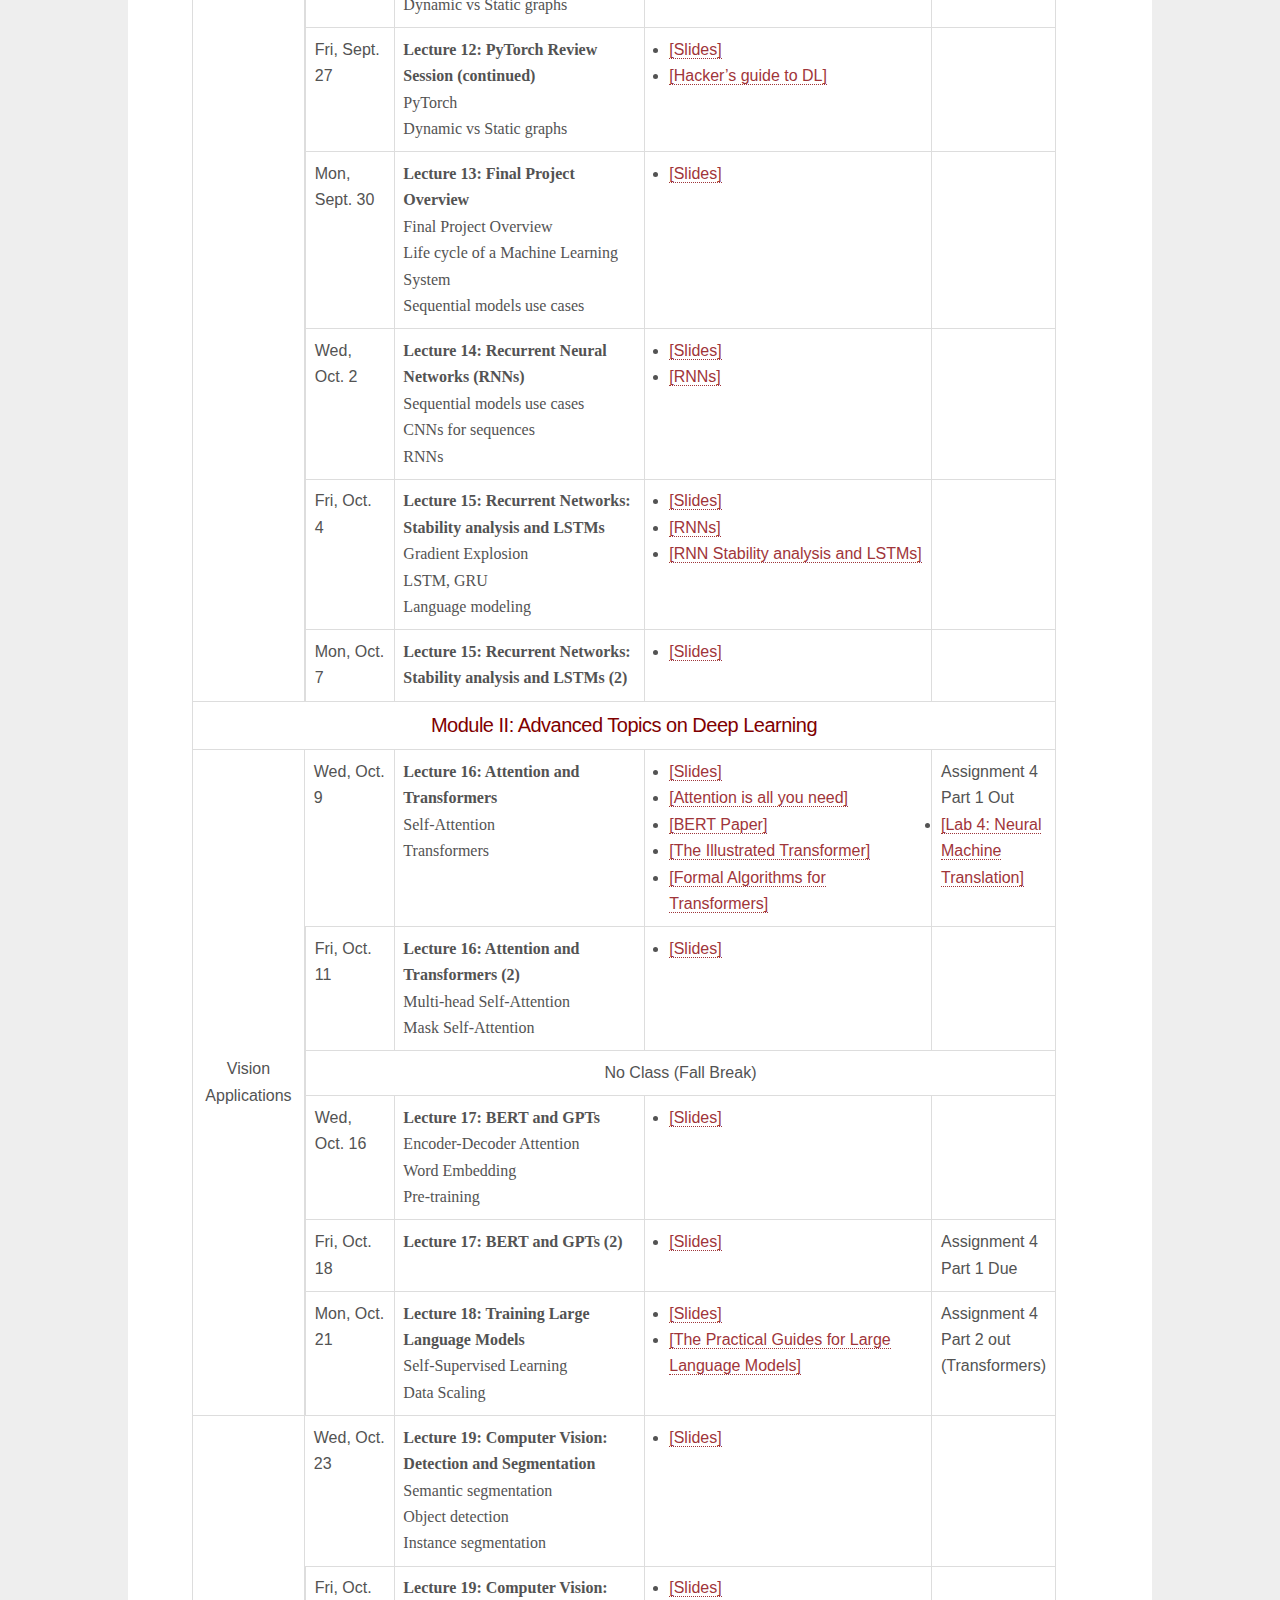
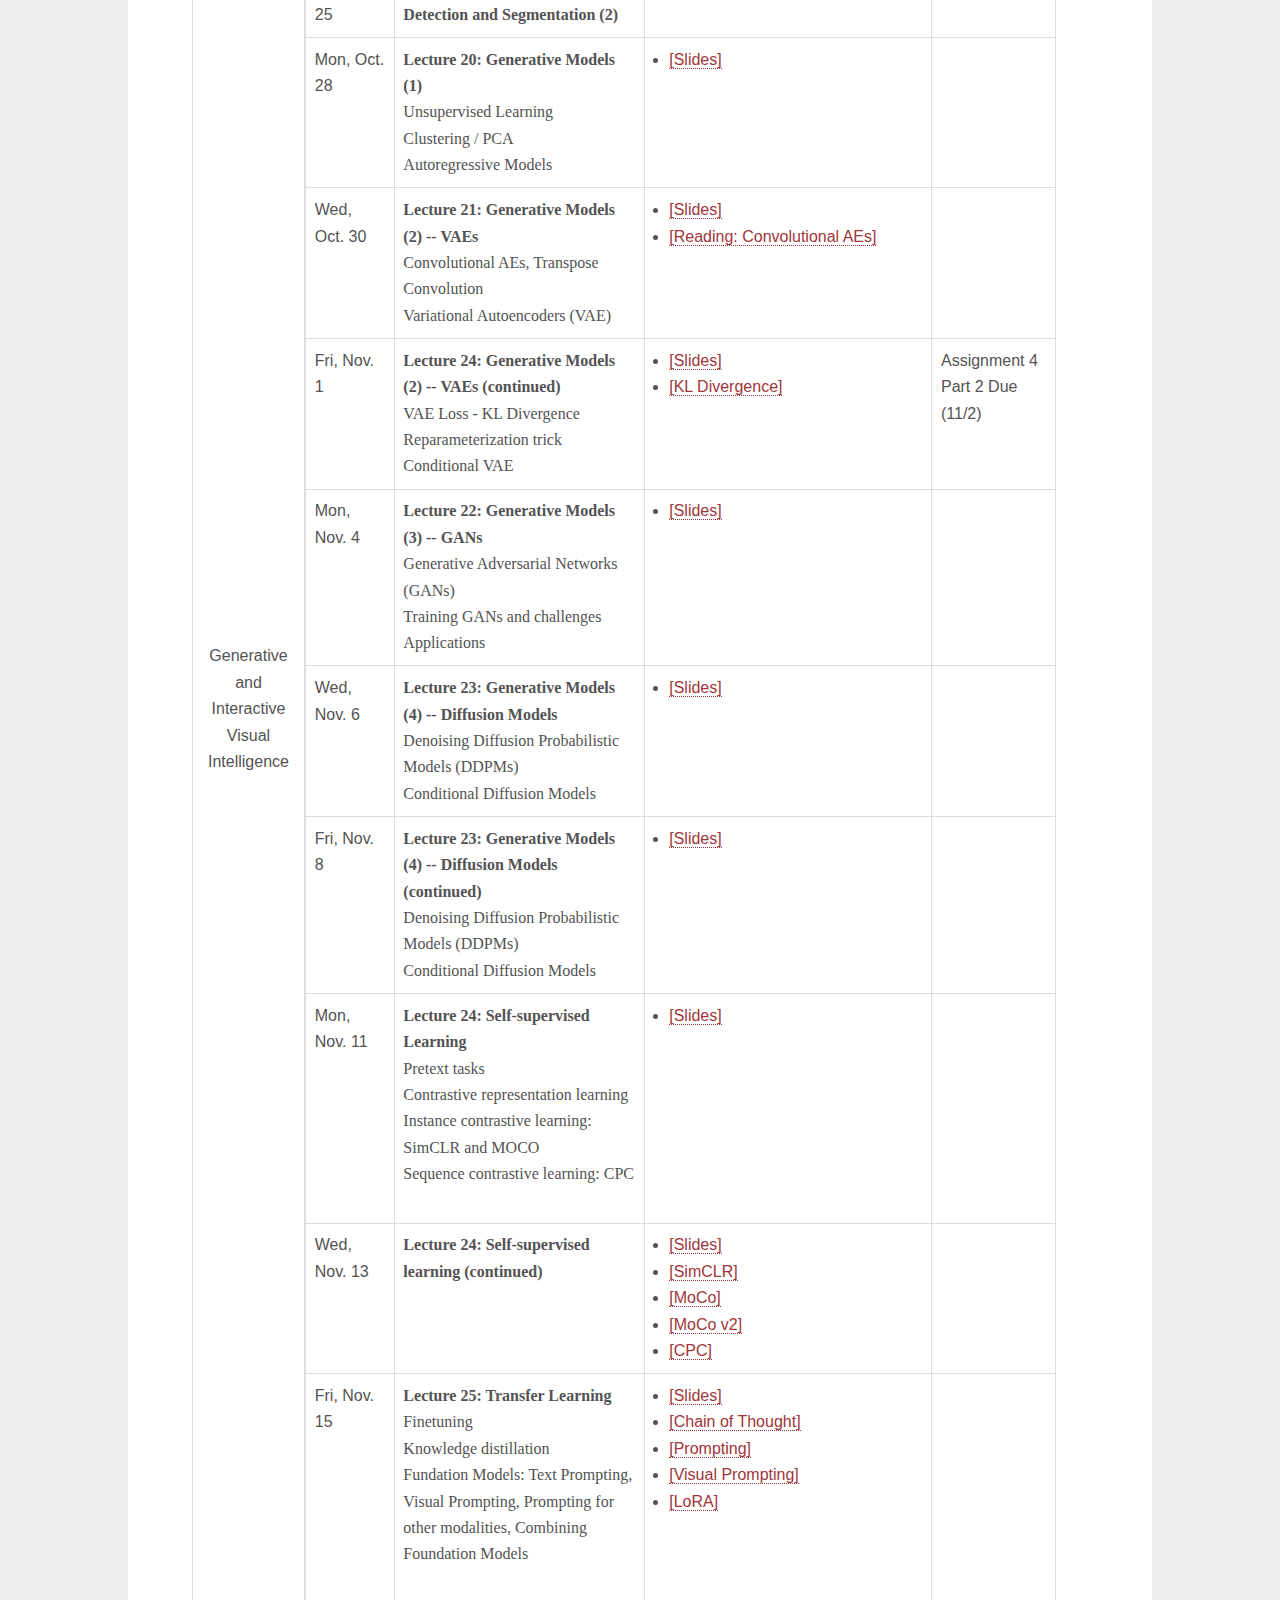
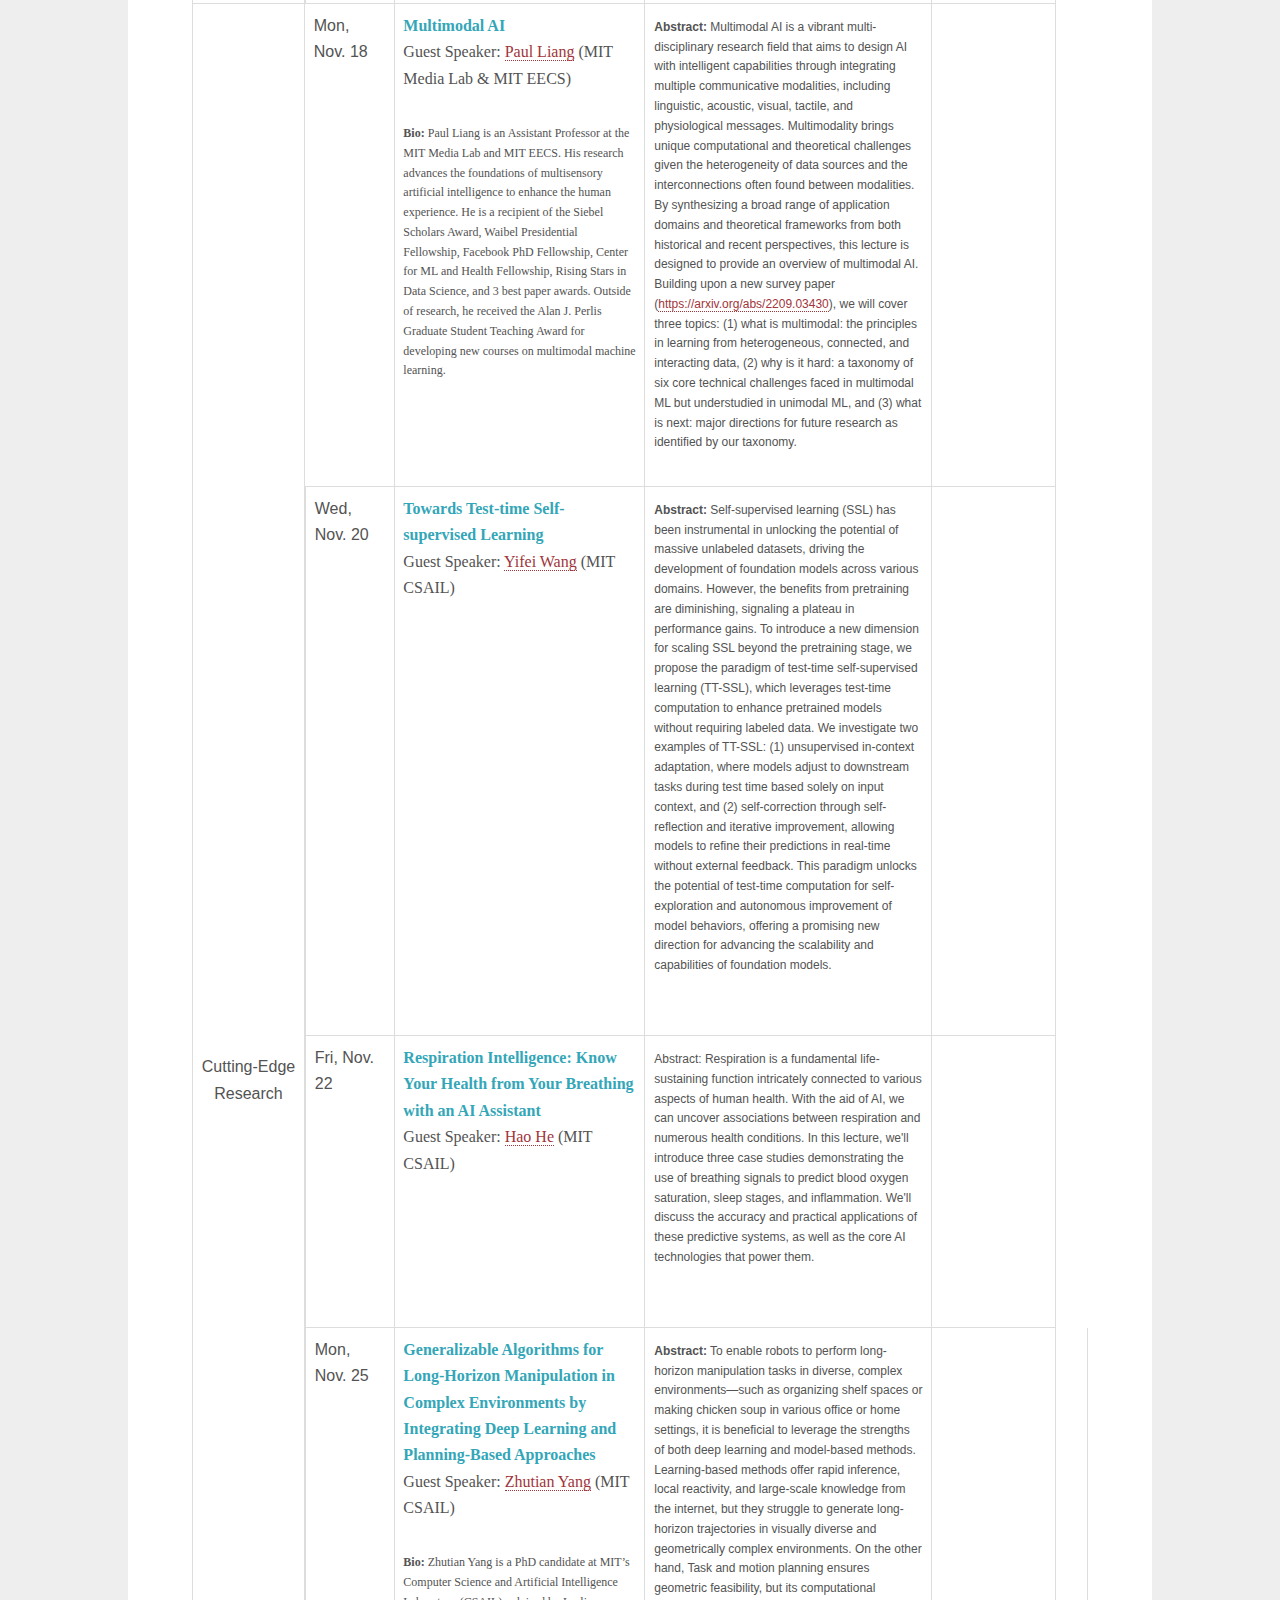
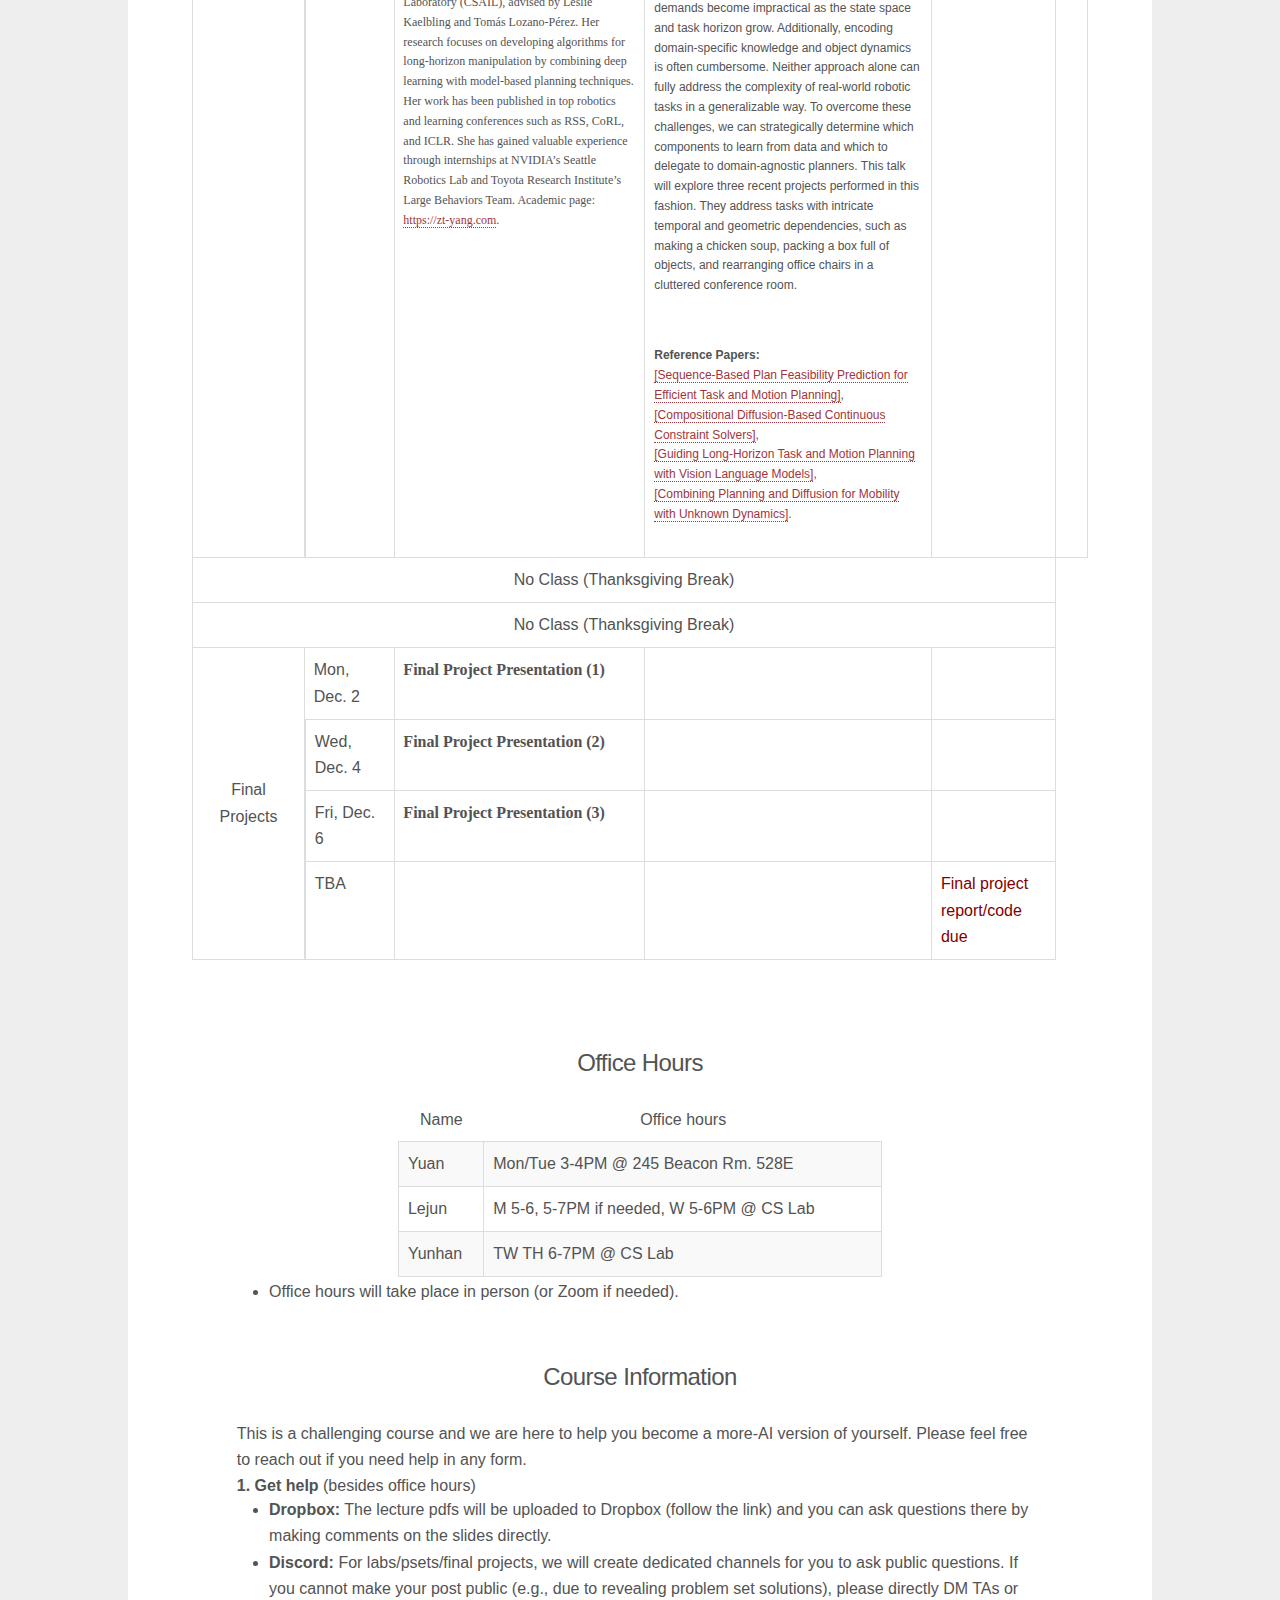
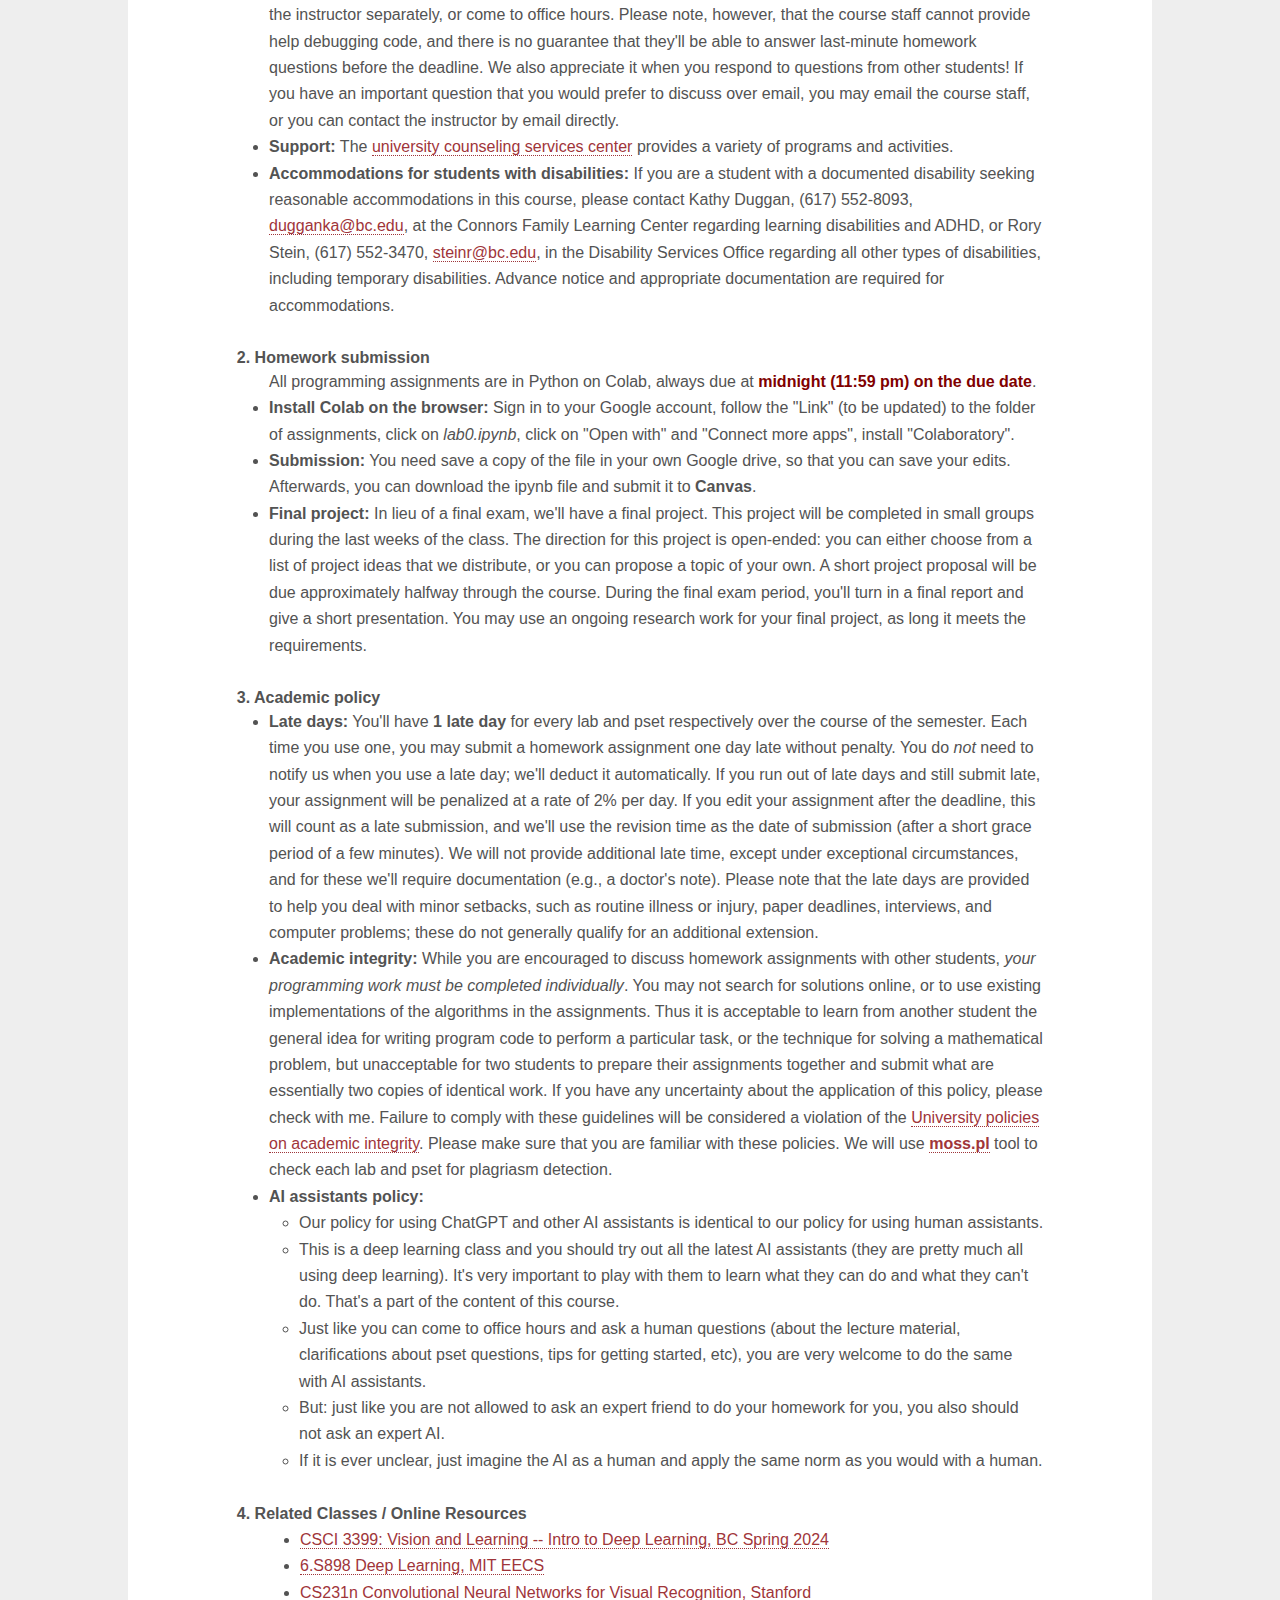
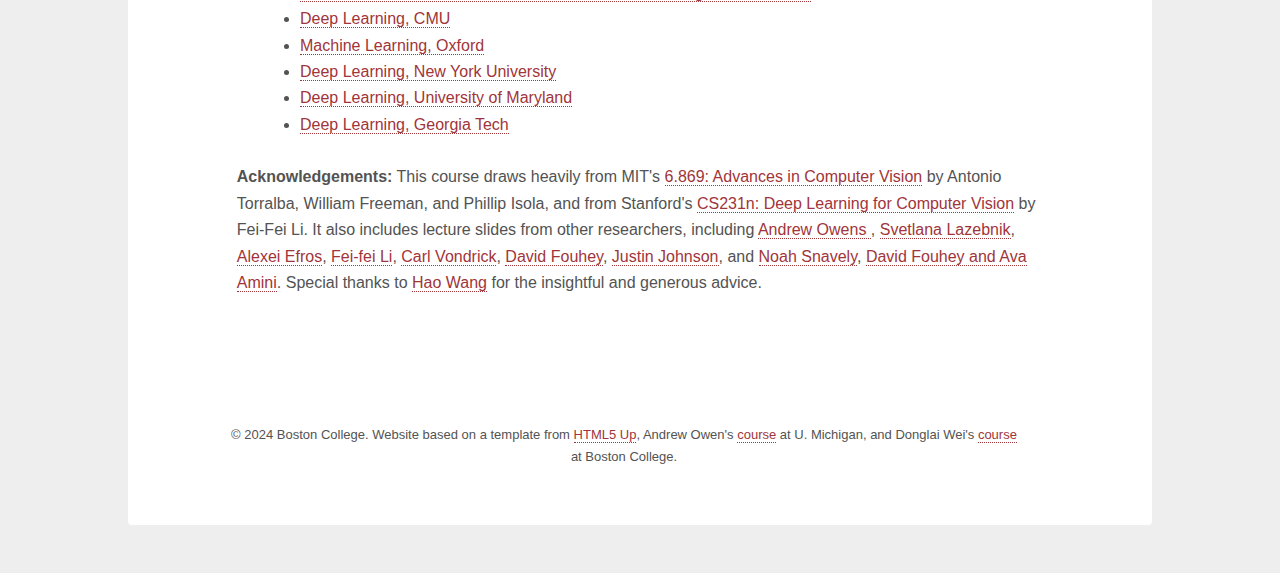
==== commit 9fcecf06: "update" ====
--- a/f24/index.html
+++ b/f24/index.html
@@ -1349,19 +1349,12 @@
       <tr>
         <td>Wed, Nov. 20</td>
         <td class="topic">
-          <span style="color: #33A6B8;">TBD</span>
-        <!-- Guest Speaker: Weather Forcasting -->
+          <span style="color: #33A6B8;">Towards Test-time Self-supervised Learning</span>
         <div class="subtopic">
             Guest Speaker: <a href="https://yifeiwang77.com/" target="_blank">Yifei Wang</a> (MIT CSAIL) <br>
-
-            <!-- <b>Zoom Link:</b> <a href="https://mit.zoom.us/j/9470404282?pwd=Wlp4cUFXWWtnaUxXbUpmbmZuS0xndz09&omn=92572173772" target="_blank" style="color: #2EA9DF;"><p style="font-size: 12px;">https://mit.zoom.us/j/9470404282?pwd=Wlp4cUFXWWtnaUxXbUpmbmZuS0xndz09&omn=92572173772</p></a> -->
-
-            <!-- <b>Time:</b> 1:00 PM - 2:00 PM (Eastern Time), 10:00 AM - 11:00 AM (Pacific Time) -->
         </div>
         <td>
-          <p style="font-size: 12px;">Abstract: XXX. </p></br>
-
-          <!-- <p style="font-size: 15px;">Reference Papers: <a href="https://segment-anything.com/" target="_blank">[Segment Anything (ICCV 2023 Best Honorable Mention Paper)]</a></p> -->
+          <p style="font-size: 12px;"><b>Abstract:</b> Self-supervised learning (SSL) has been instrumental in unlocking the potential of massive unlabeled datasets, driving the development of foundation models across various domains. However, the benefits from pretraining are diminishing, signaling a plateau in performance gains. To introduce a new dimension for scaling SSL beyond the pretraining stage, we propose the paradigm of test-time self-supervised learning (TT-SSL), which leverages test-time computation to enhance pretrained models without requiring labeled data. We investigate two examples of TT-SSL: (1) unsupervised in-context adaptation, where models adjust to downstream tasks during test time based solely on input context, and (2) self-correction through self-reflection and iterative improvement, allowing models to refine their predictions in real-time without external feedback. This paradigm unlocks the potential of test-time computation for self-exploration and autonomous improvement of model behaviors, offering a promising new direction for advancing the scalability and capabilities of foundation models. </p></br>
 
         </td>
         <td>
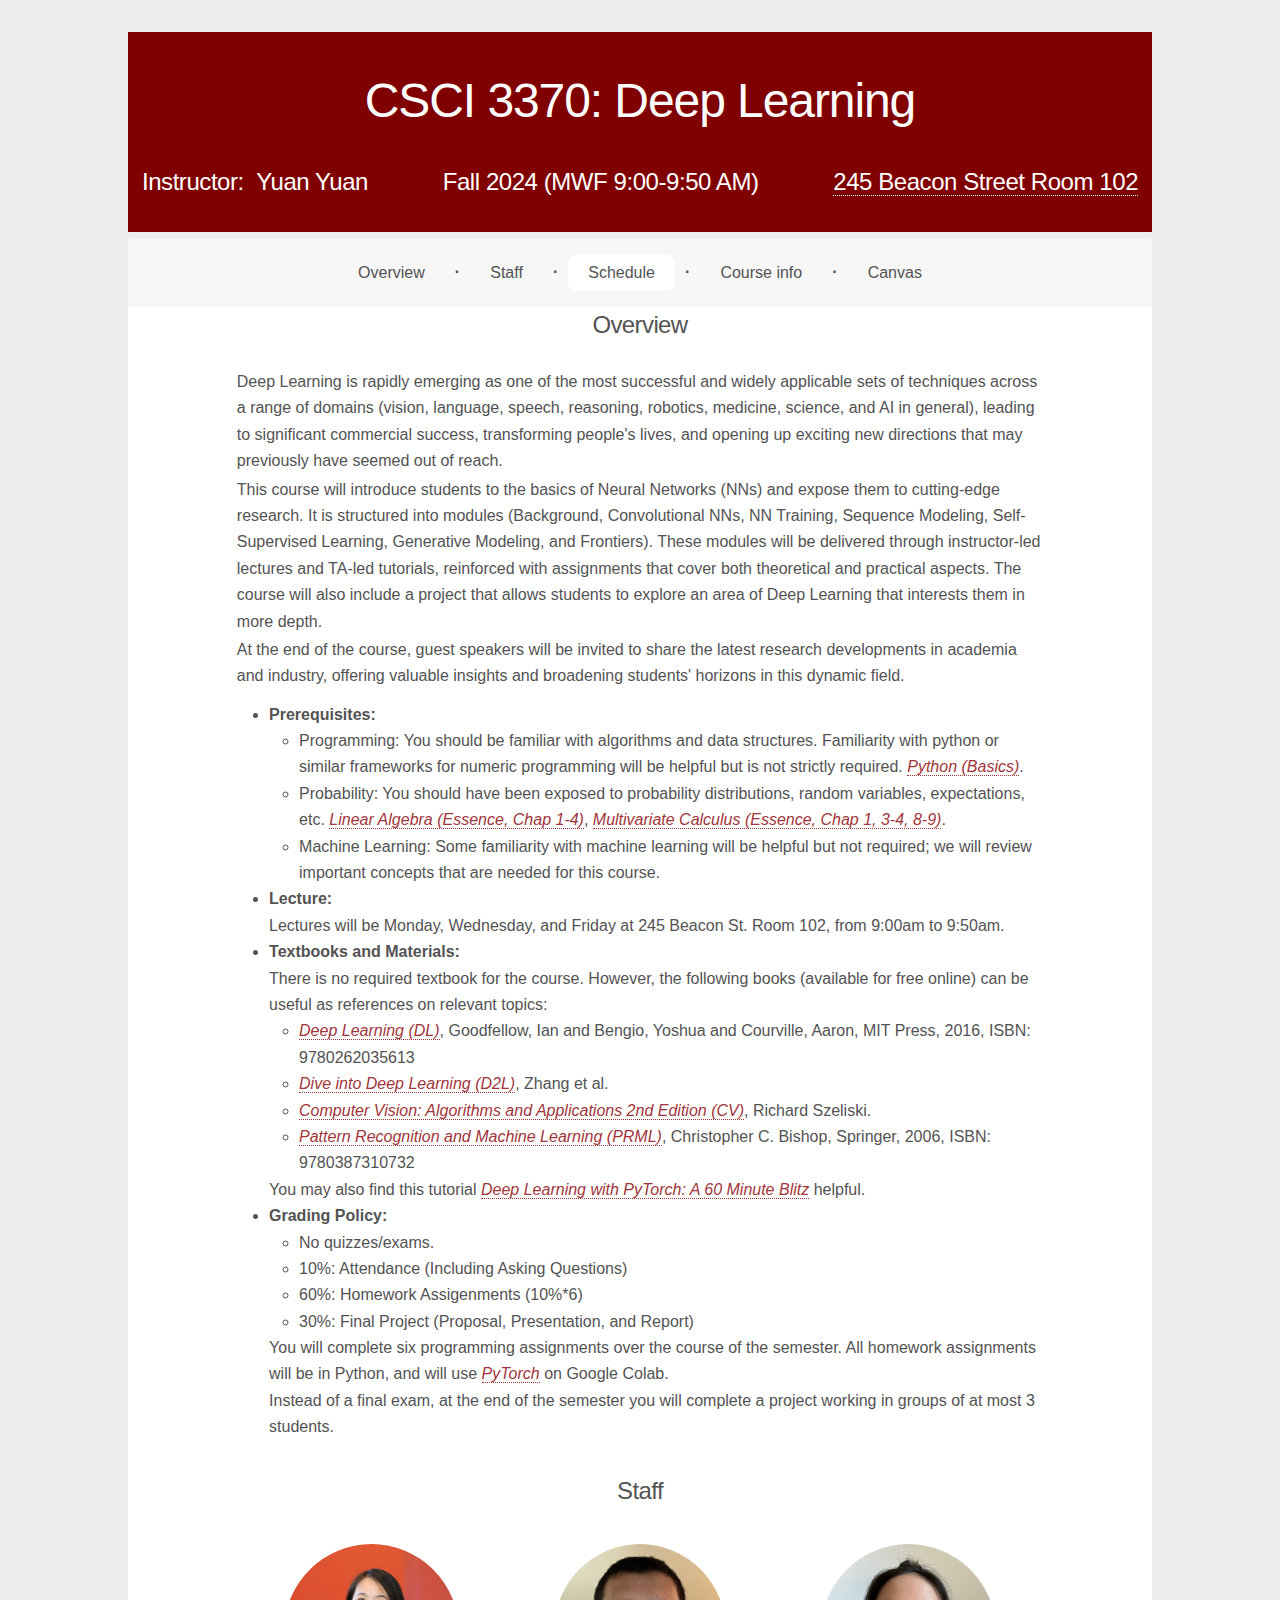
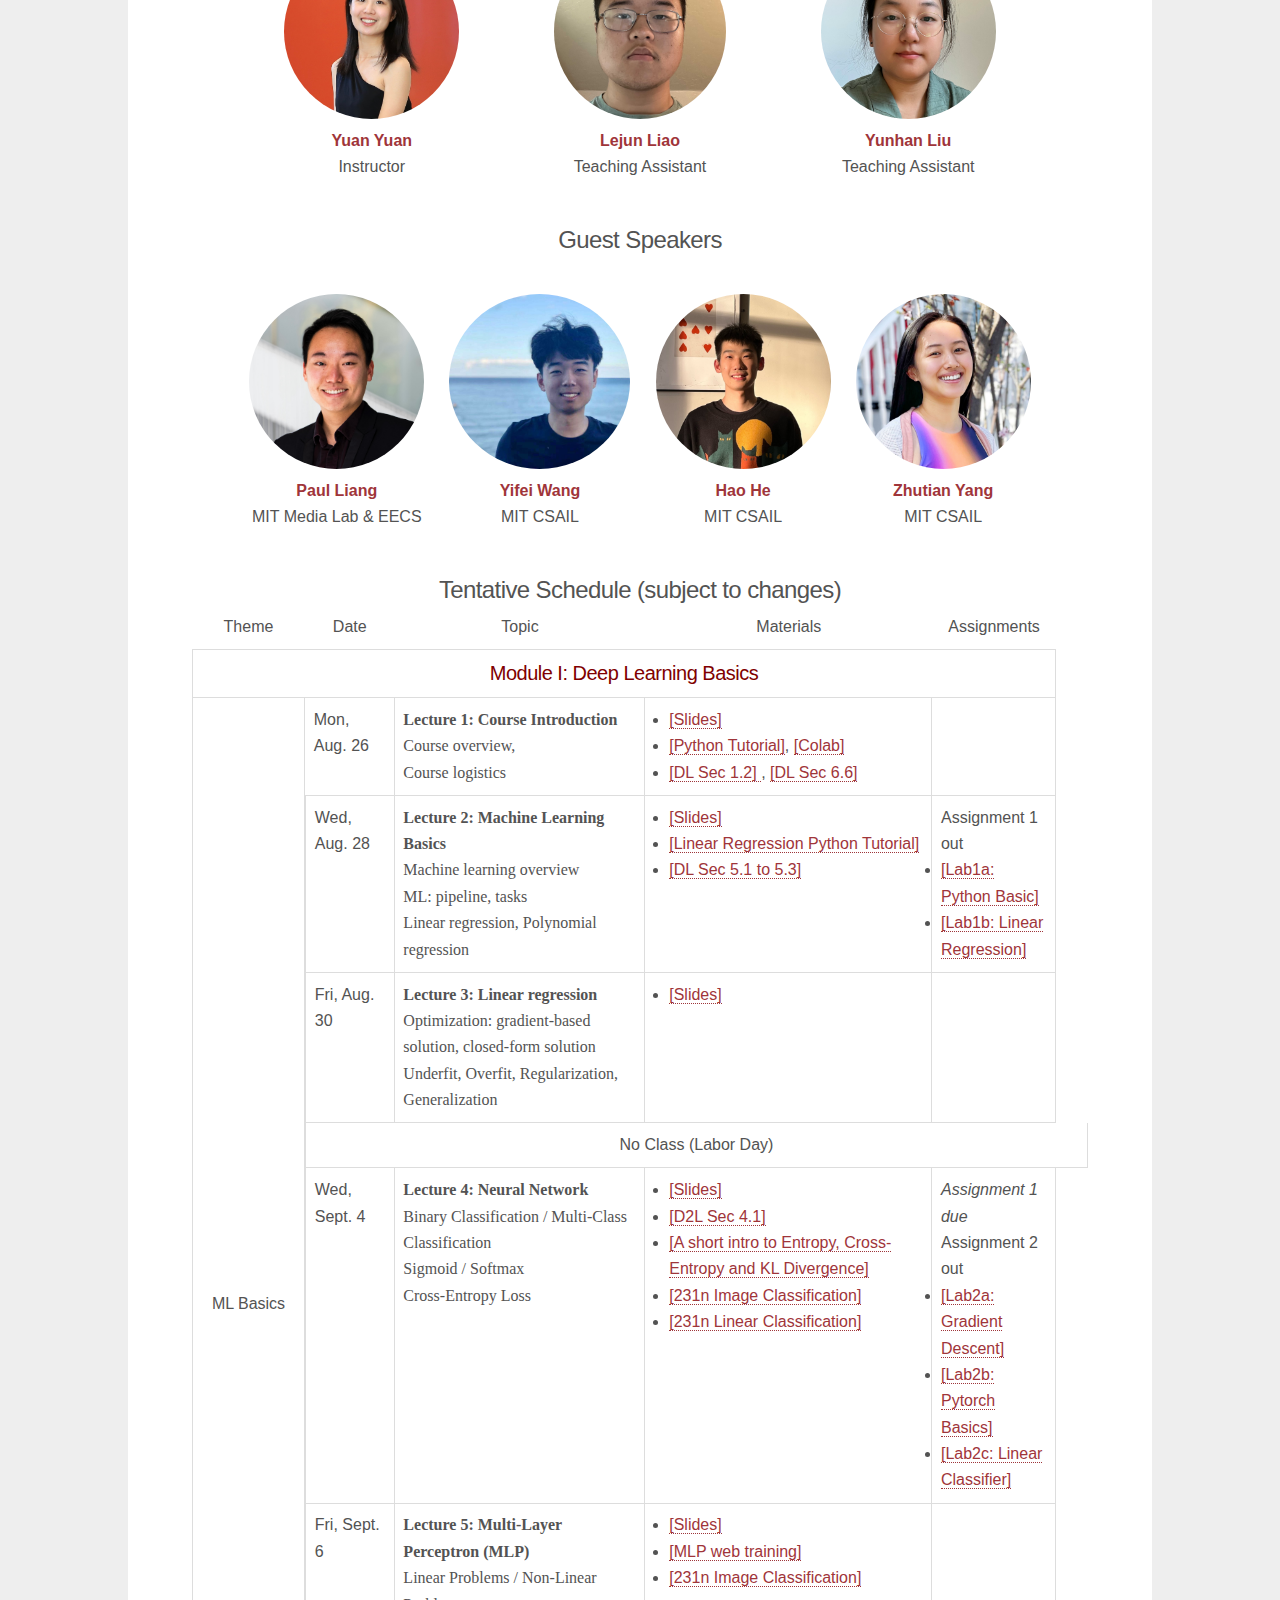
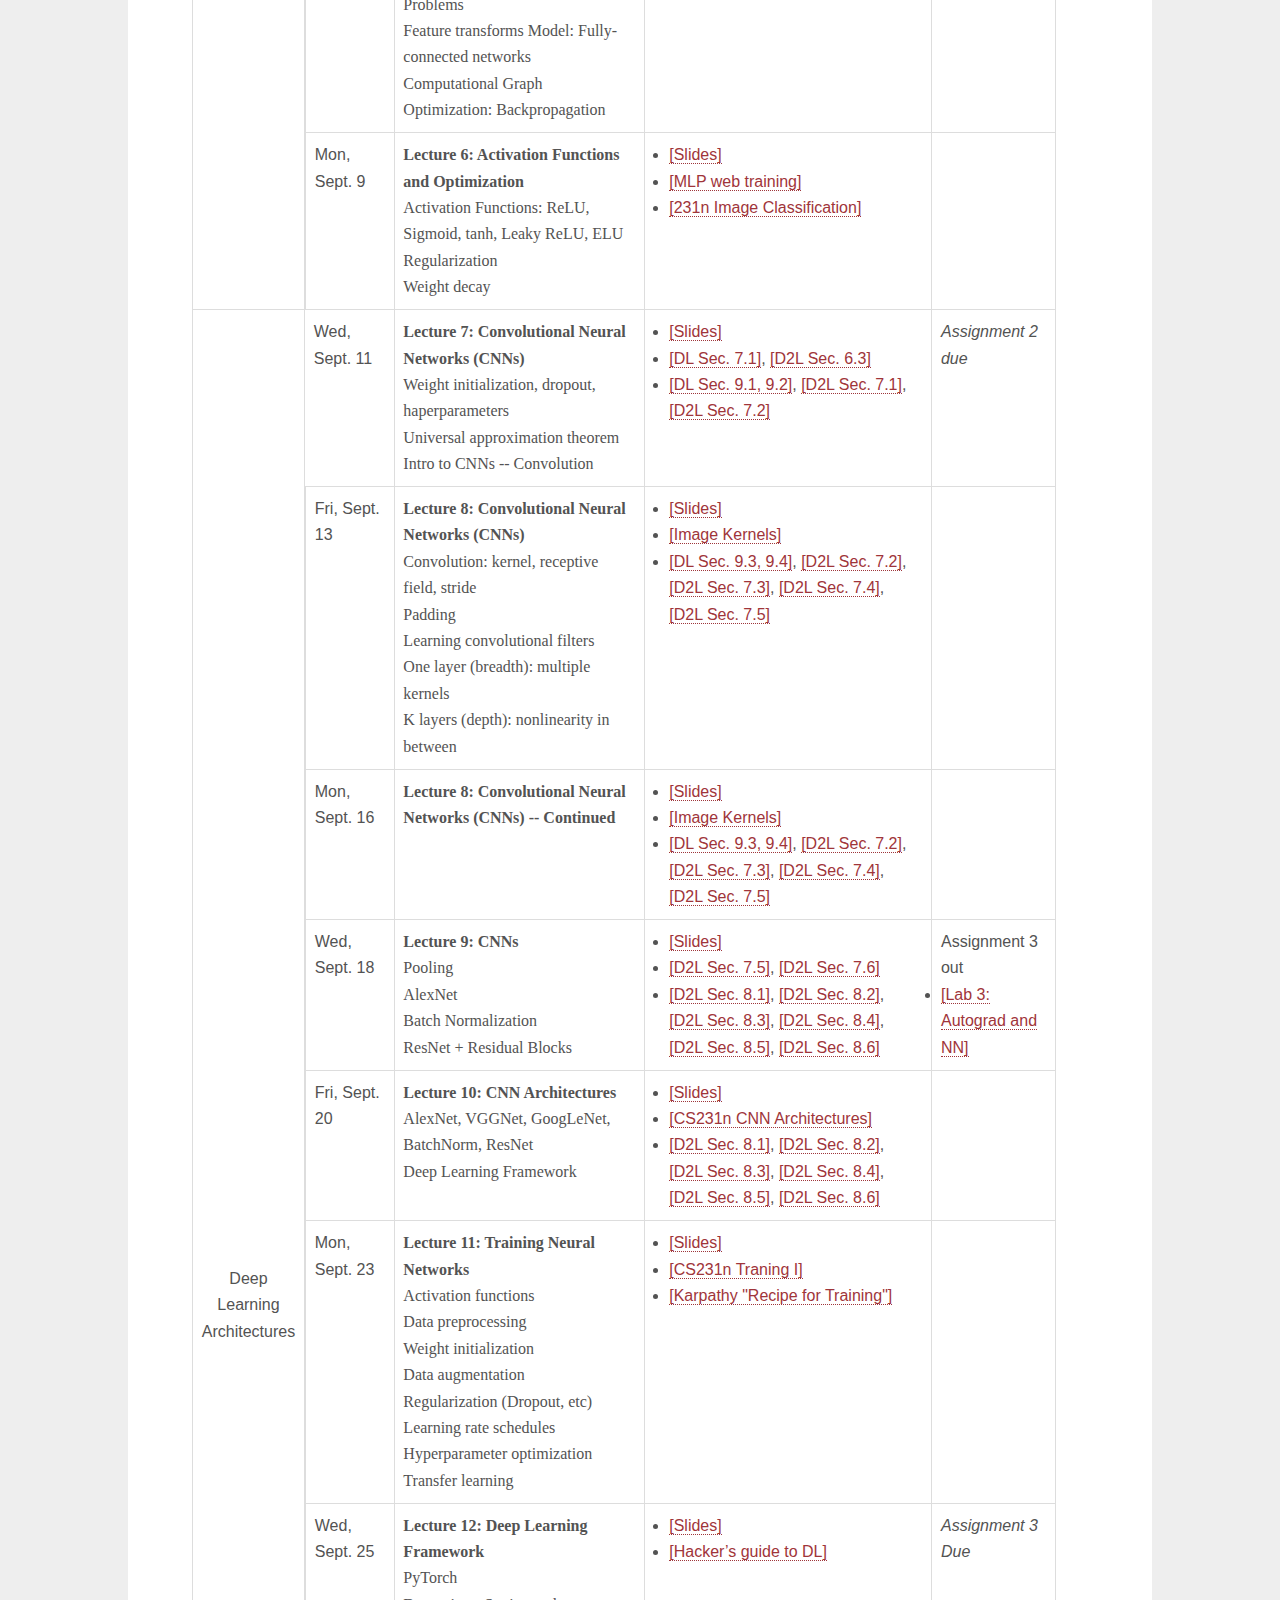
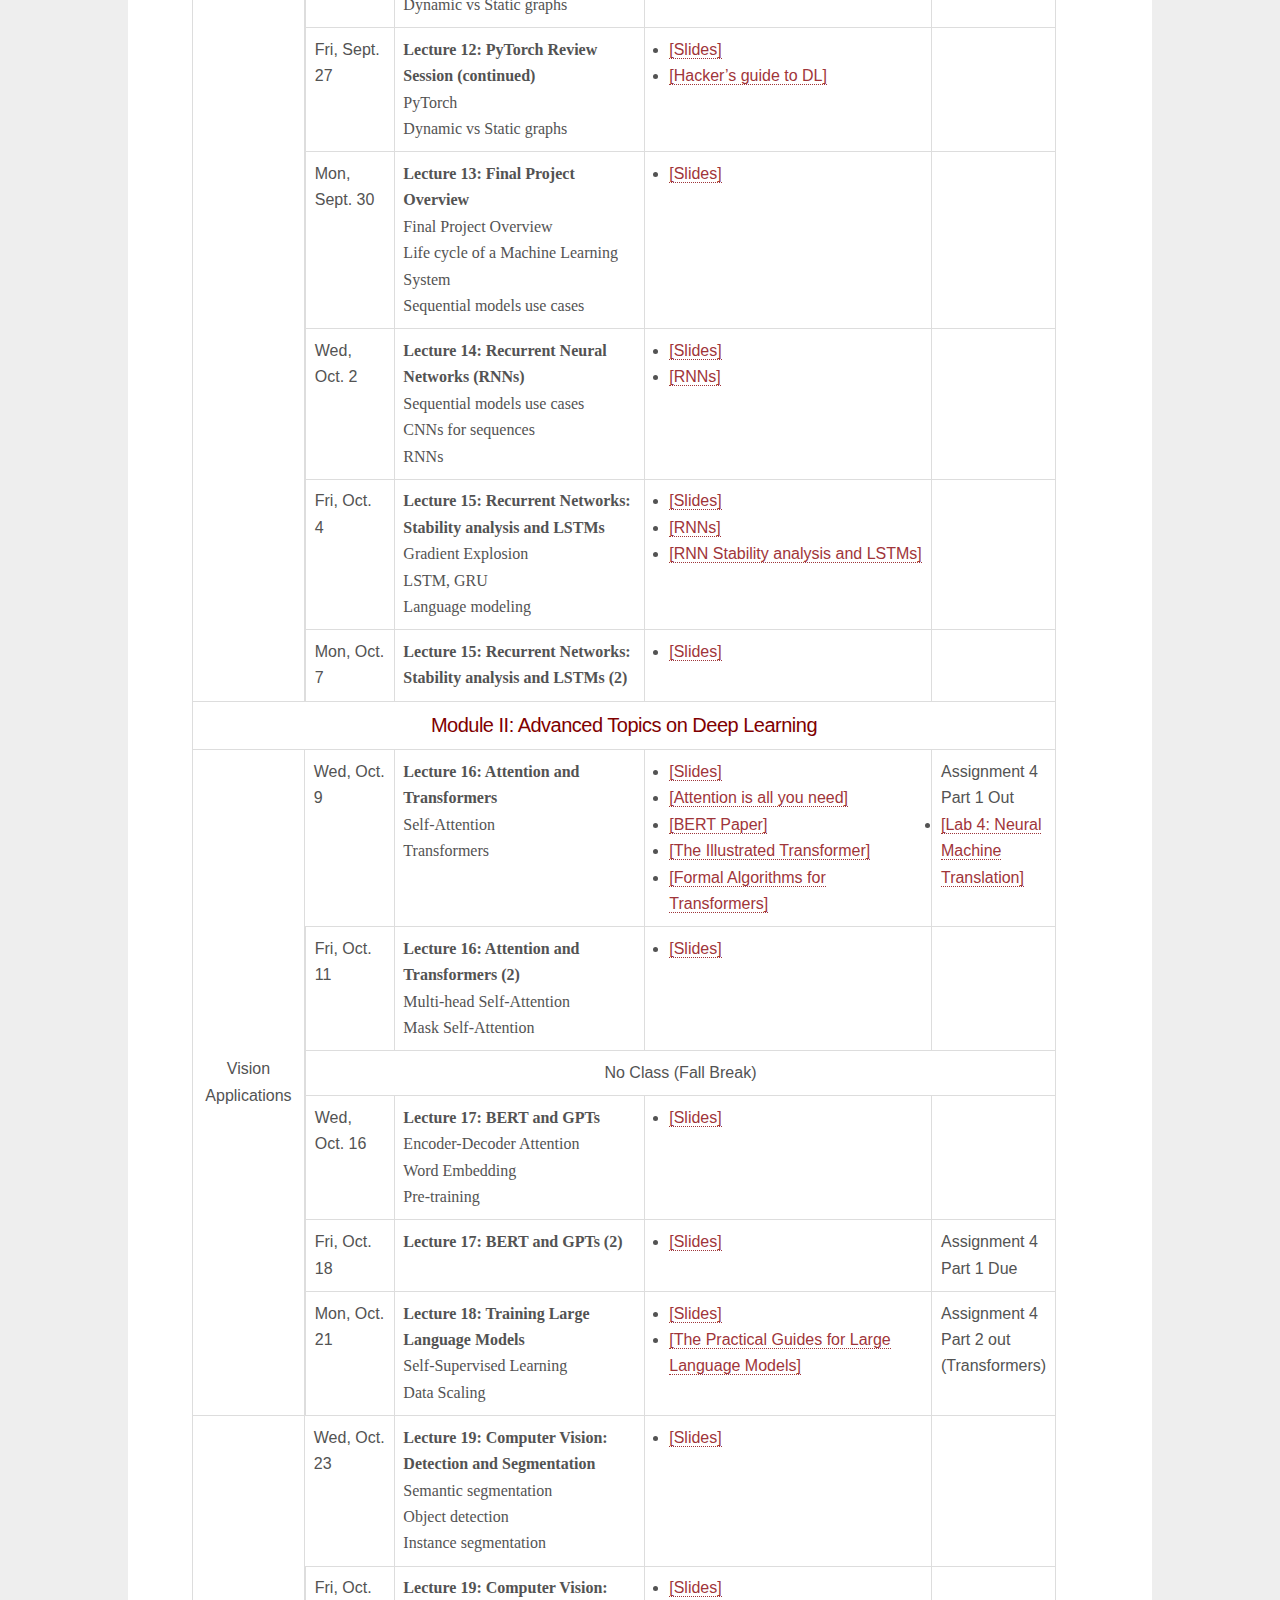
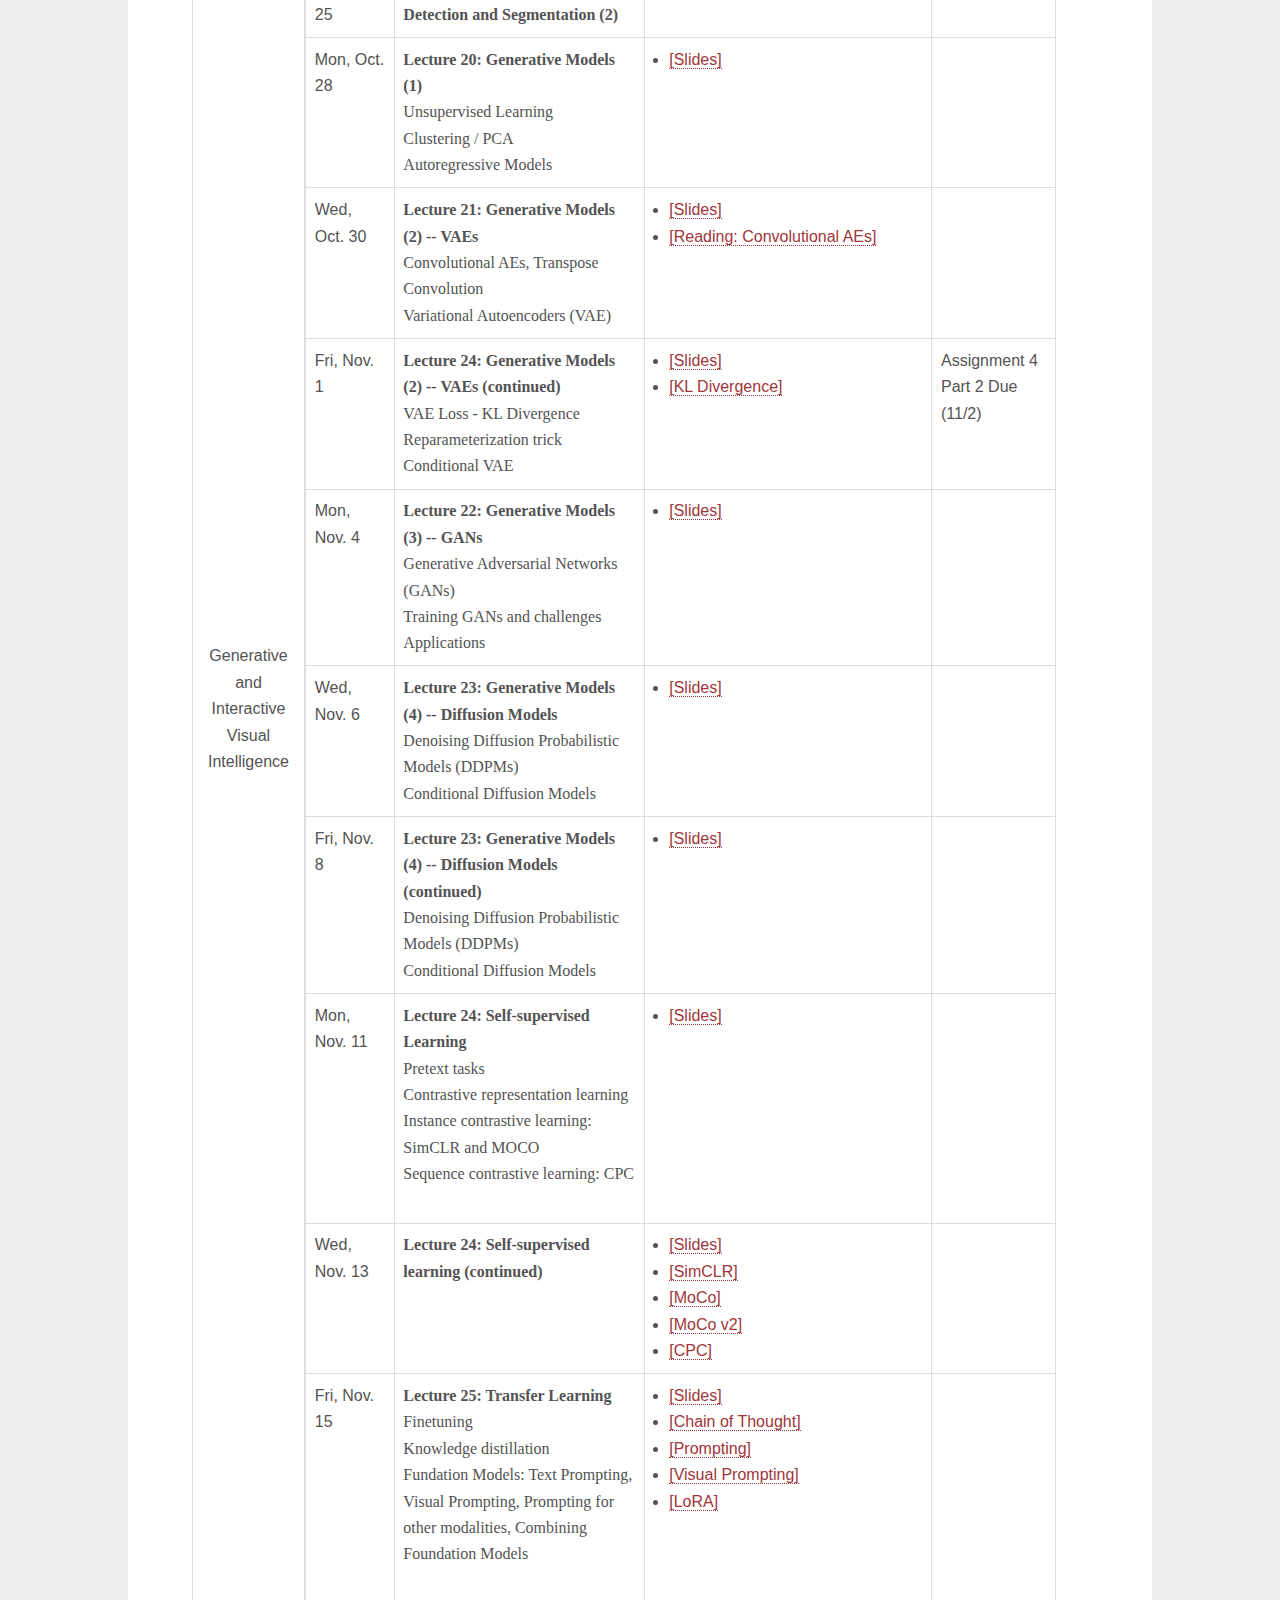
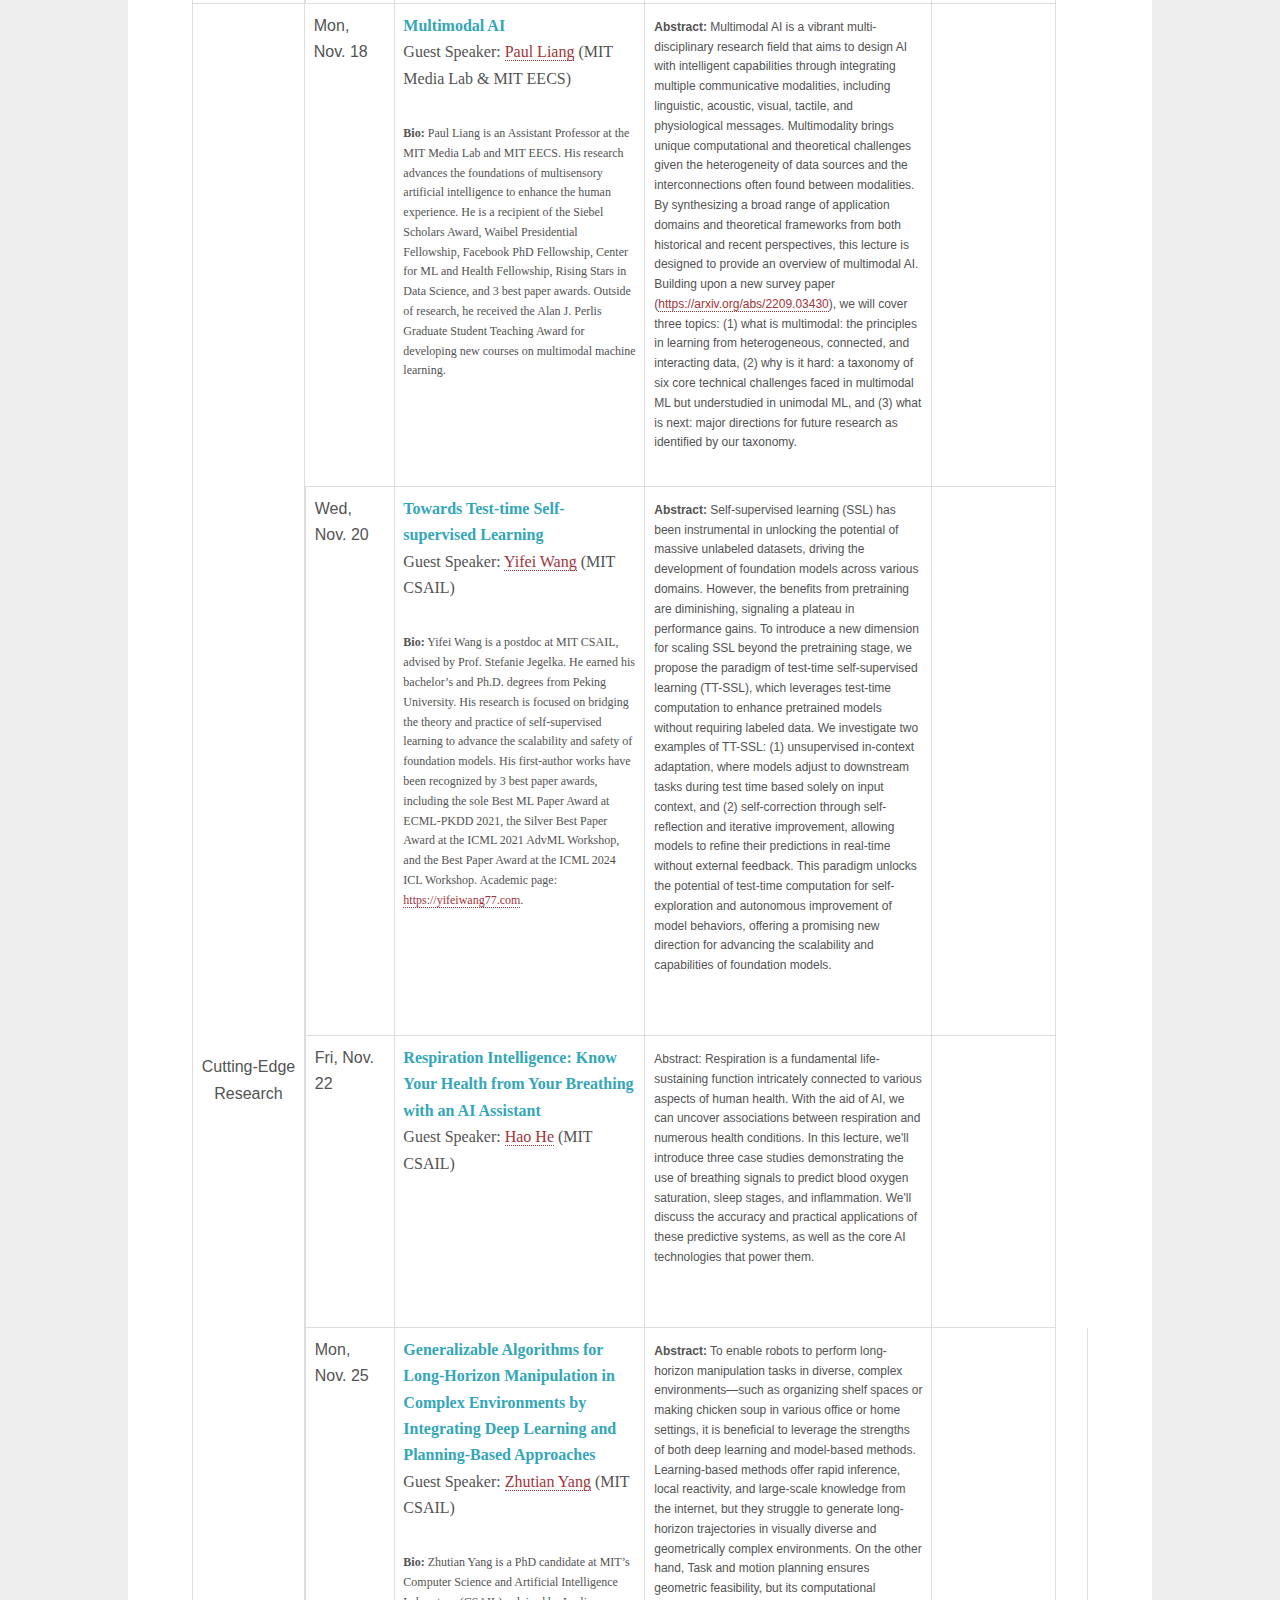
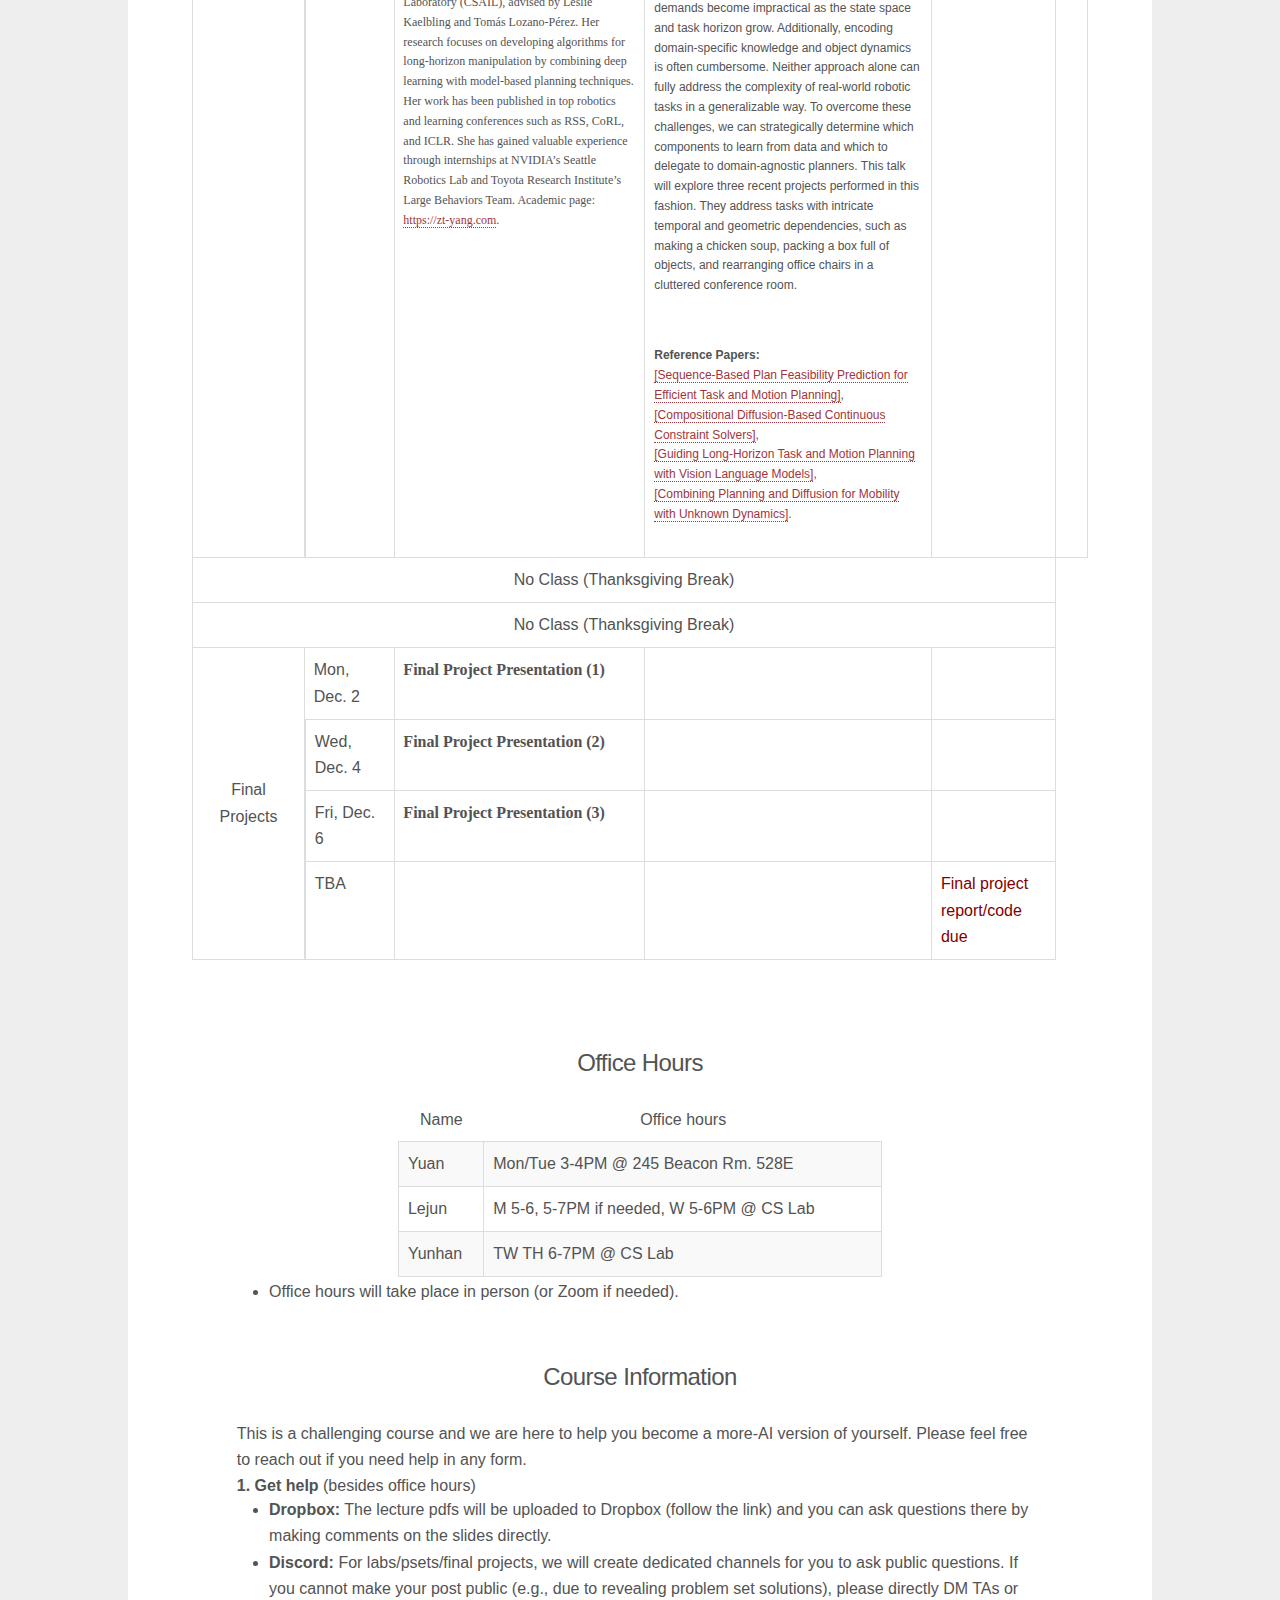
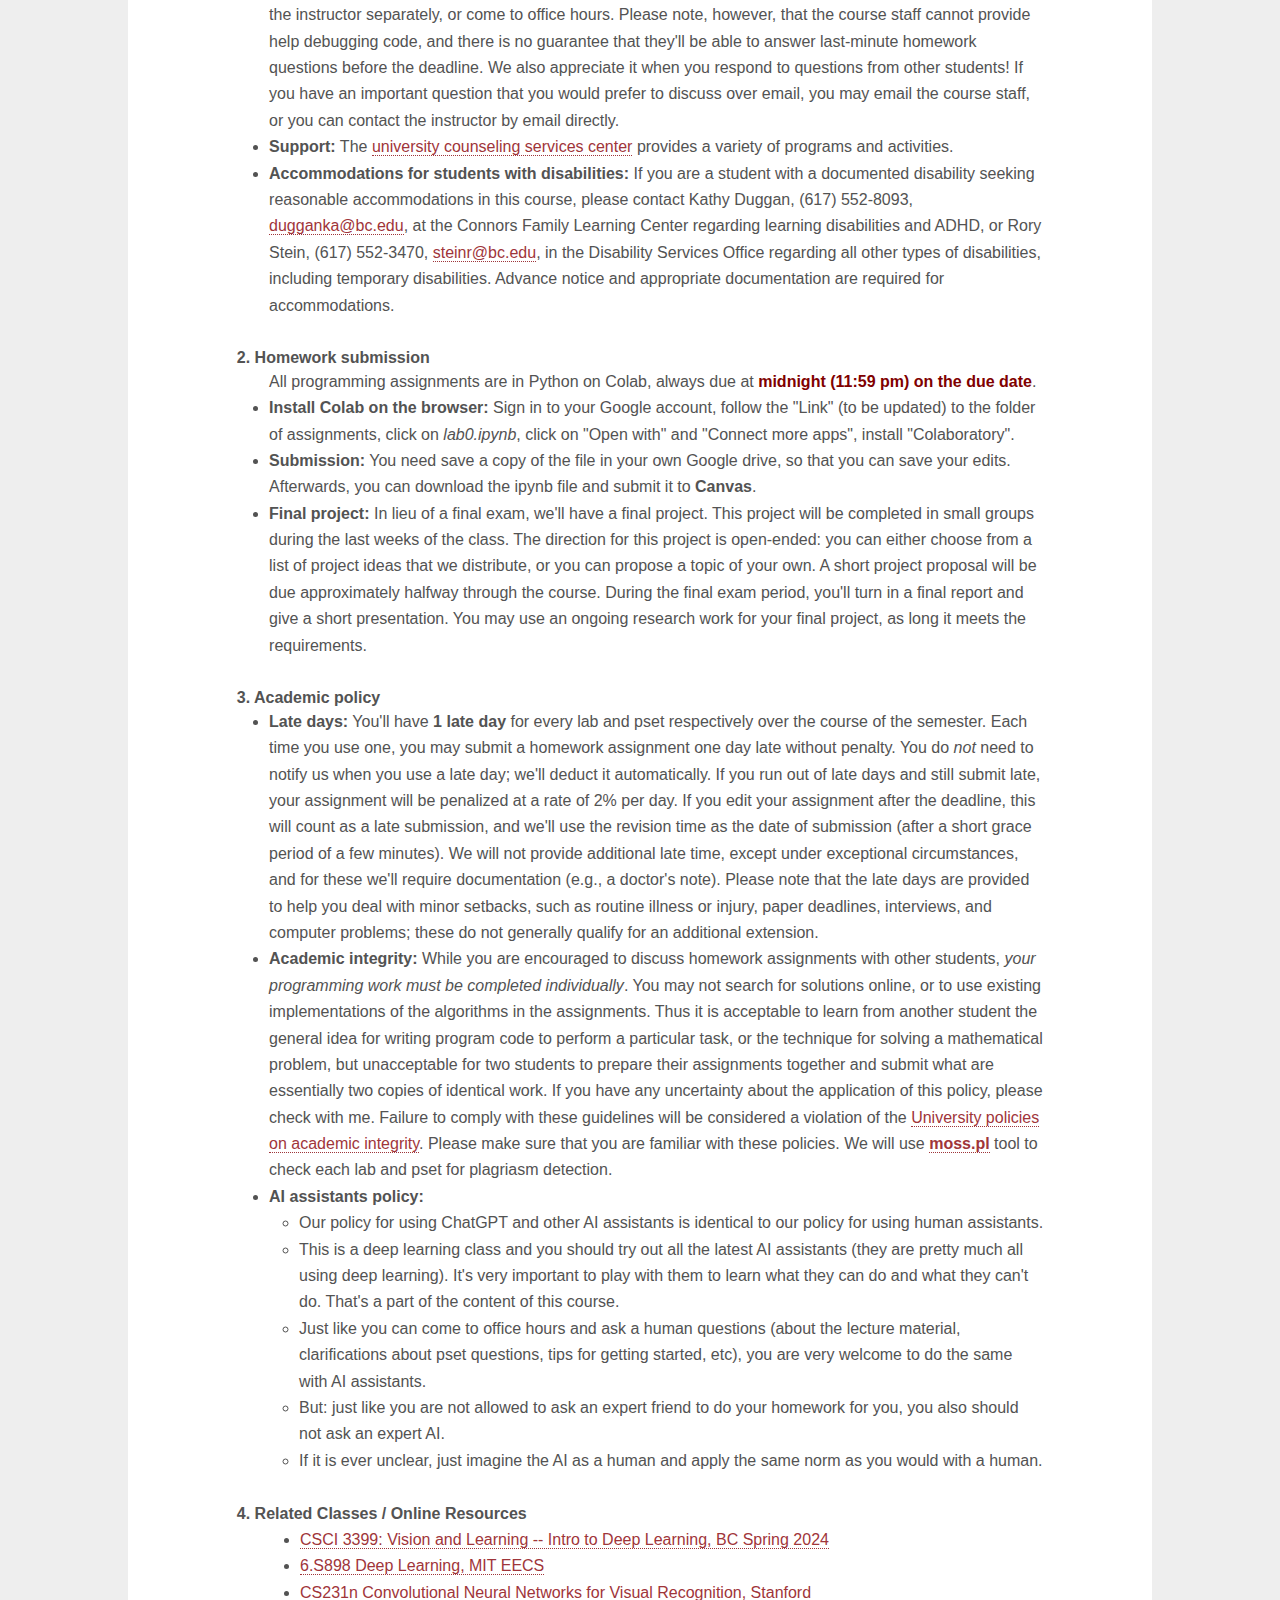
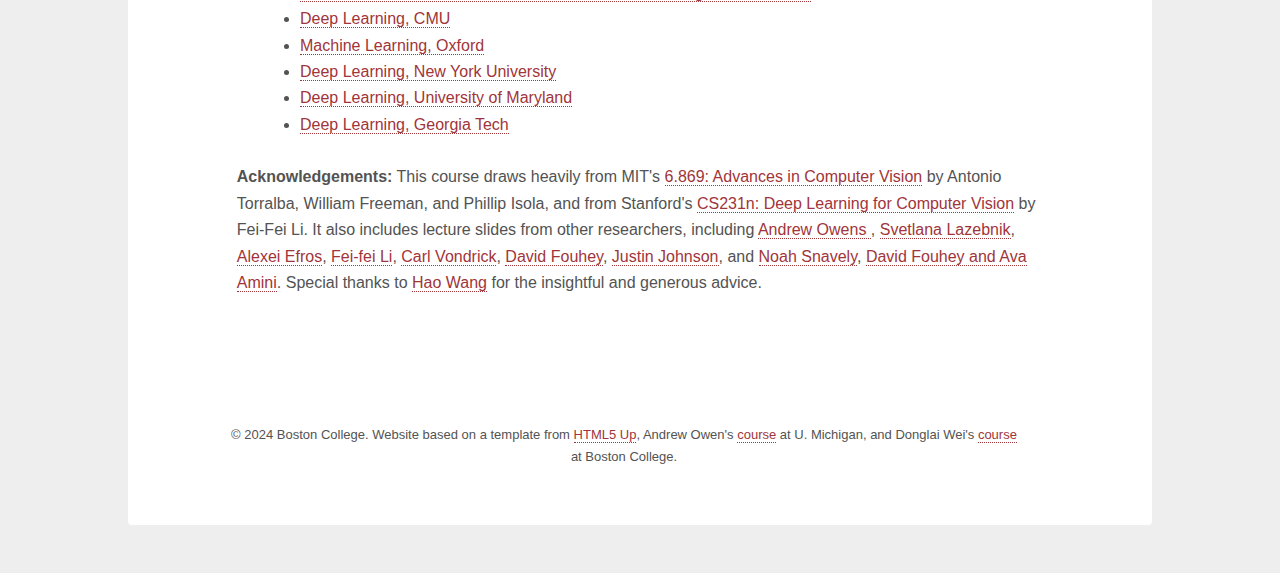
==== commit 66e48825: "update" ====
--- a/f24/index.html
+++ b/f24/index.html
@@ -1351,8 +1351,9 @@
         <td class="topic">
           <span style="color: #33A6B8;">Towards Test-time Self-supervised Learning</span>
         <div class="subtopic">
-            Guest Speaker: <a href="https://yifeiwang77.com/" target="_blank">Yifei Wang</a> (MIT CSAIL) <br>
-        </div>
+            <p>Guest Speaker: <a href="https://yifeiwang77.com/" target="_blank">Yifei Wang</a> (MIT CSAIL) <br></p>
+
+            <p style="font-size: 12px;"><b>Bio:</b> Yifei Wang is a postdoc at MIT CSAIL, advised by Prof. Stefanie Jegelka. He earned his bachelor’s and Ph.D. degrees from Peking University. His research is focused on bridging the theory and practice of self-supervised learning to advance the scalability and safety of foundation models.  His first-author works have been recognized by 3 best paper awards, including the sole Best ML Paper Award at ECML-PKDD 2021, the Silver Best Paper Award at the ICML 2021 AdvML Workshop, and the Best Paper Award at the ICML 2024 ICL Workshop. Academic page: <a href="https://yifeiwang77.com/" target="_blank">https://yifeiwang77.com</a>.
         <td>
           <p style="font-size: 12px;"><b>Abstract:</b> Self-supervised learning (SSL) has been instrumental in unlocking the potential of massive unlabeled datasets, driving the development of foundation models across various domains. However, the benefits from pretraining are diminishing, signaling a plateau in performance gains. To introduce a new dimension for scaling SSL beyond the pretraining stage, we propose the paradigm of test-time self-supervised learning (TT-SSL), which leverages test-time computation to enhance pretrained models without requiring labeled data. We investigate two examples of TT-SSL: (1) unsupervised in-context adaptation, where models adjust to downstream tasks during test time based solely on input context, and (2) self-correction through self-reflection and iterative improvement, allowing models to refine their predictions in real-time without external feedback. This paradigm unlocks the potential of test-time computation for self-exploration and autonomous improvement of model behaviors, offering a promising new direction for advancing the scalability and capabilities of foundation models. </p></br>
 
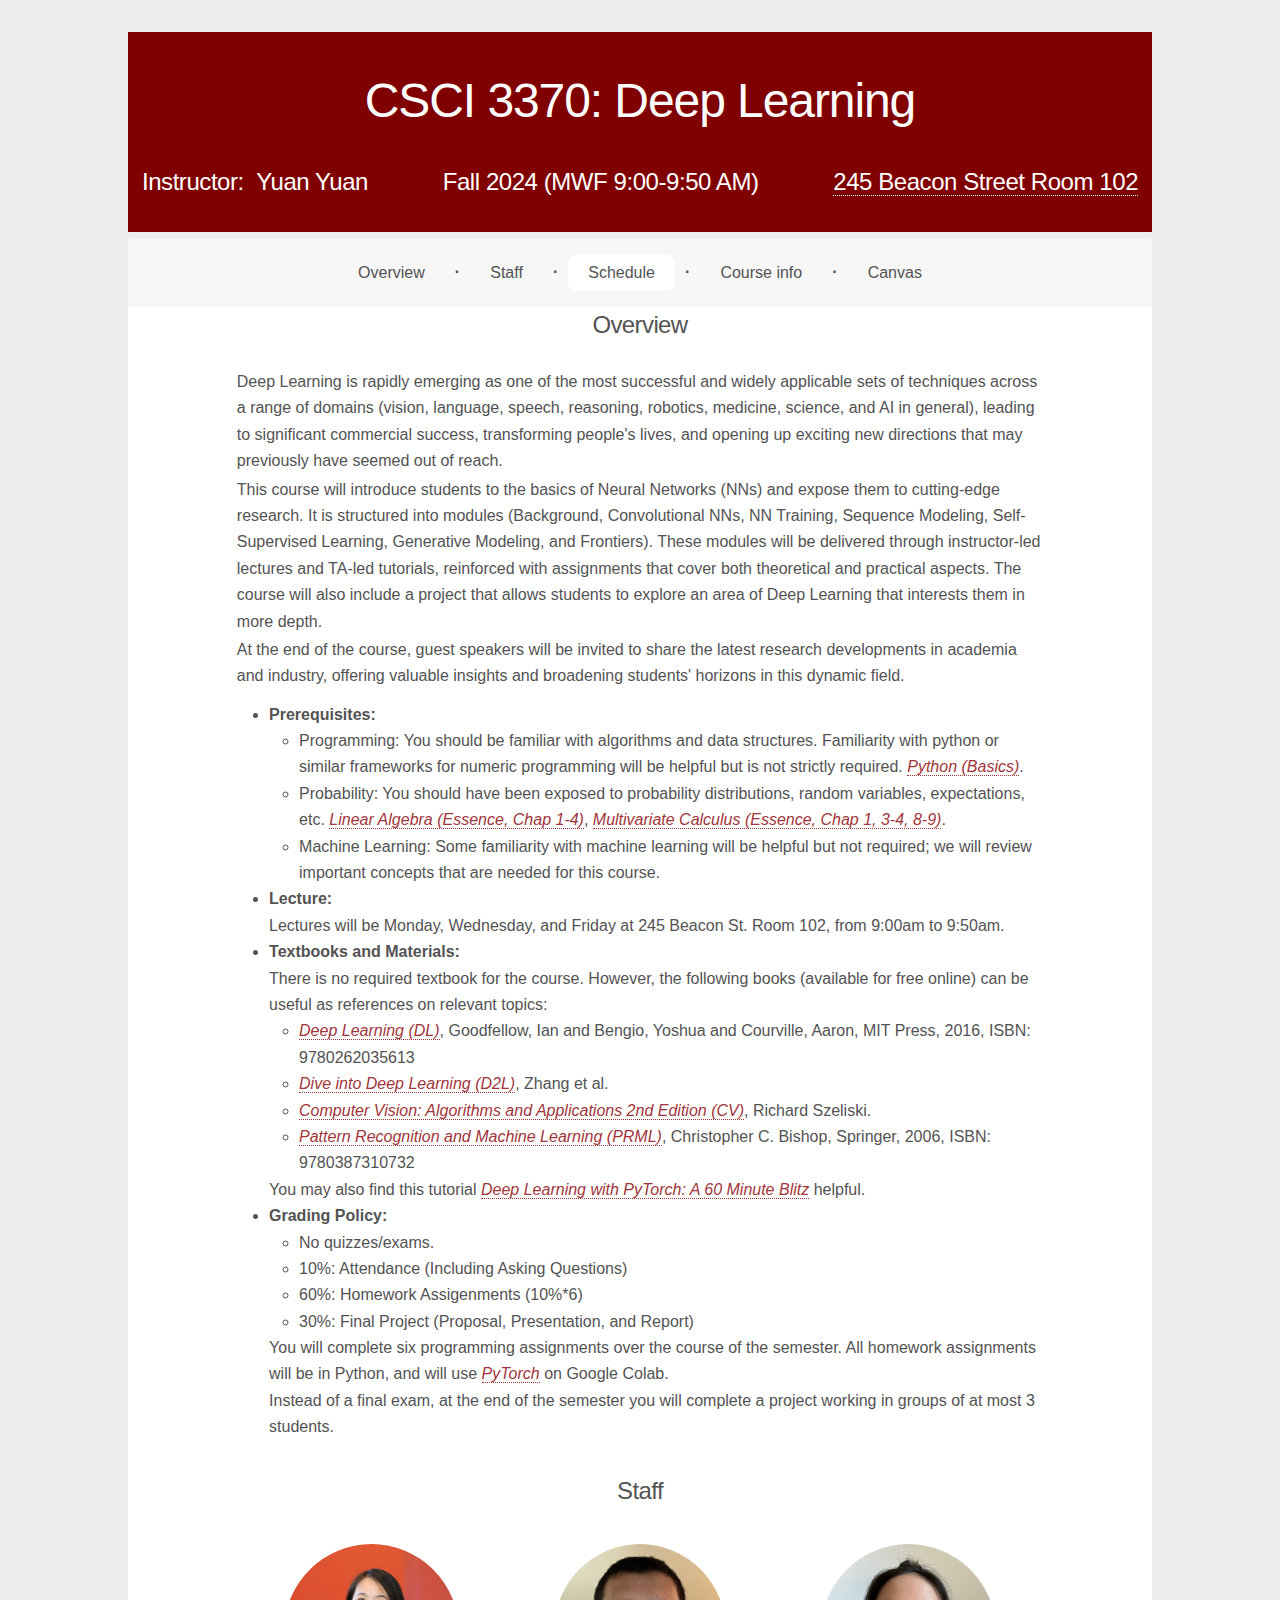
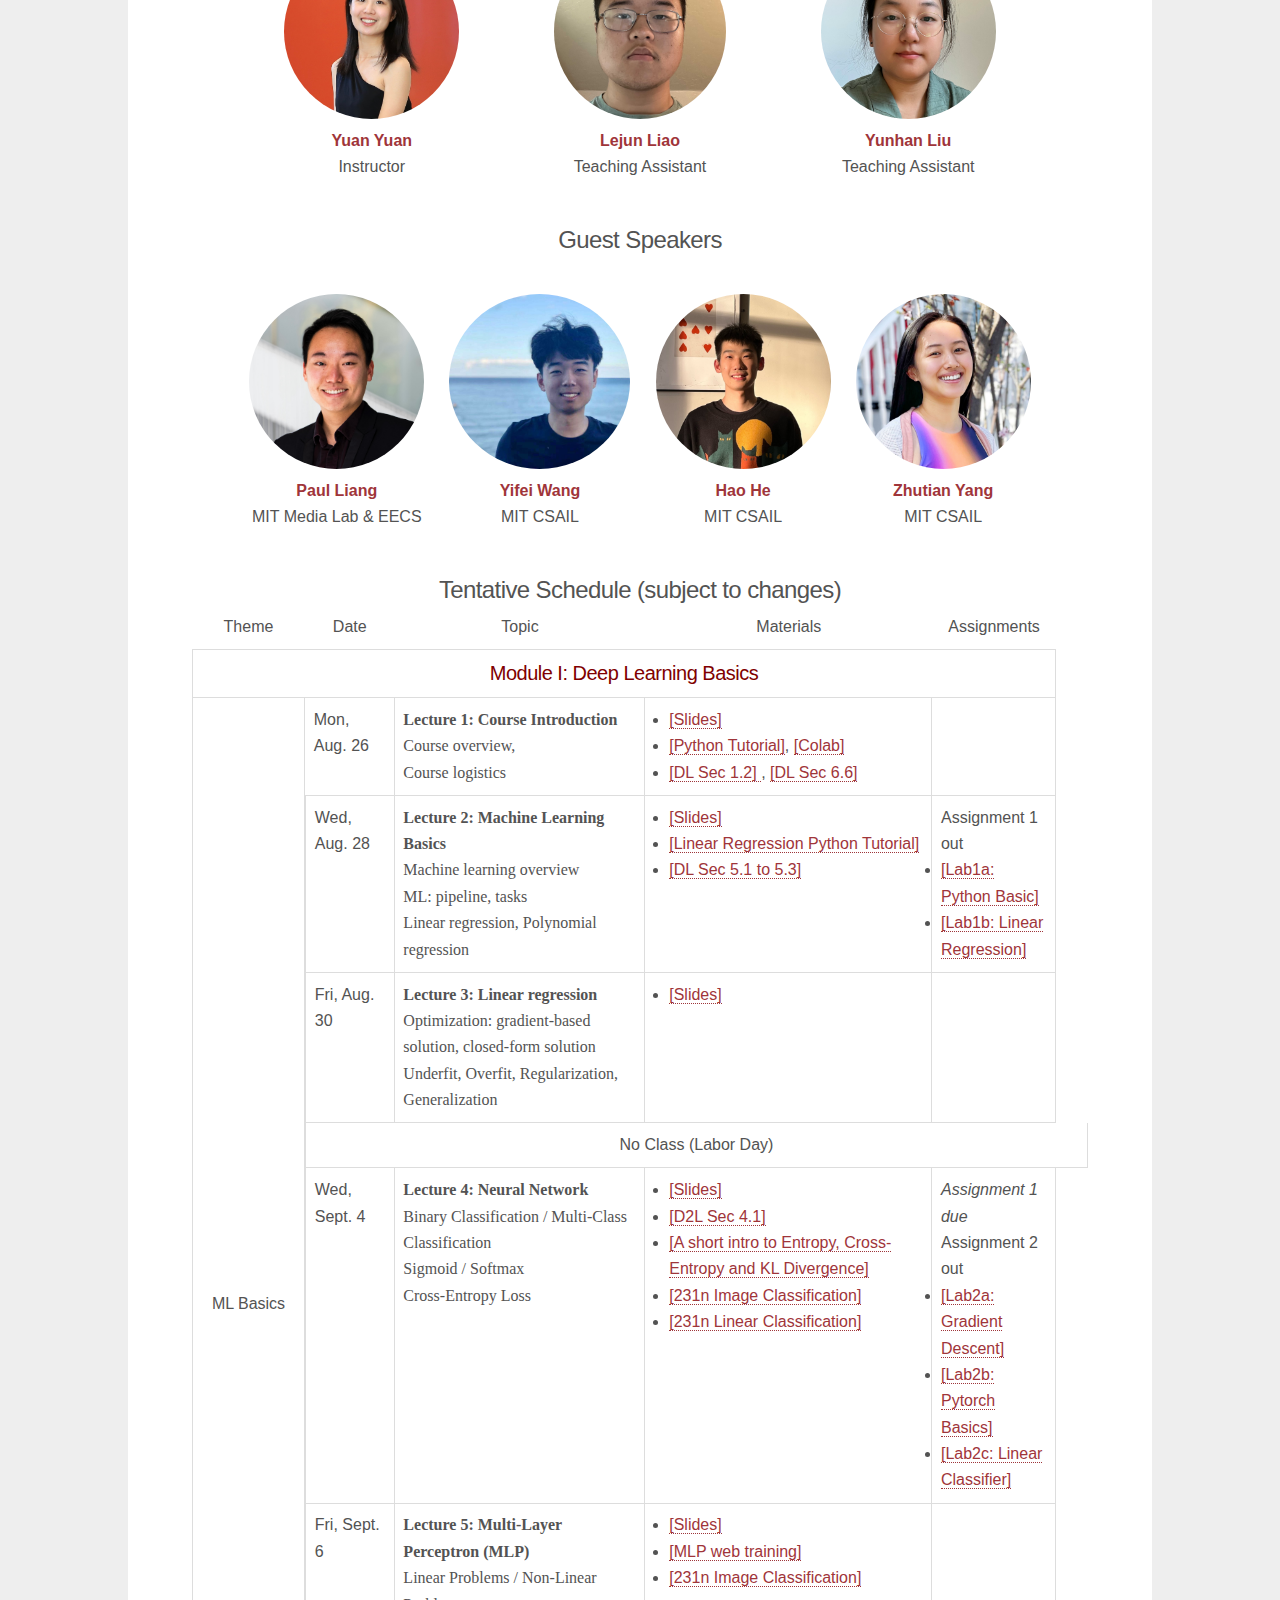
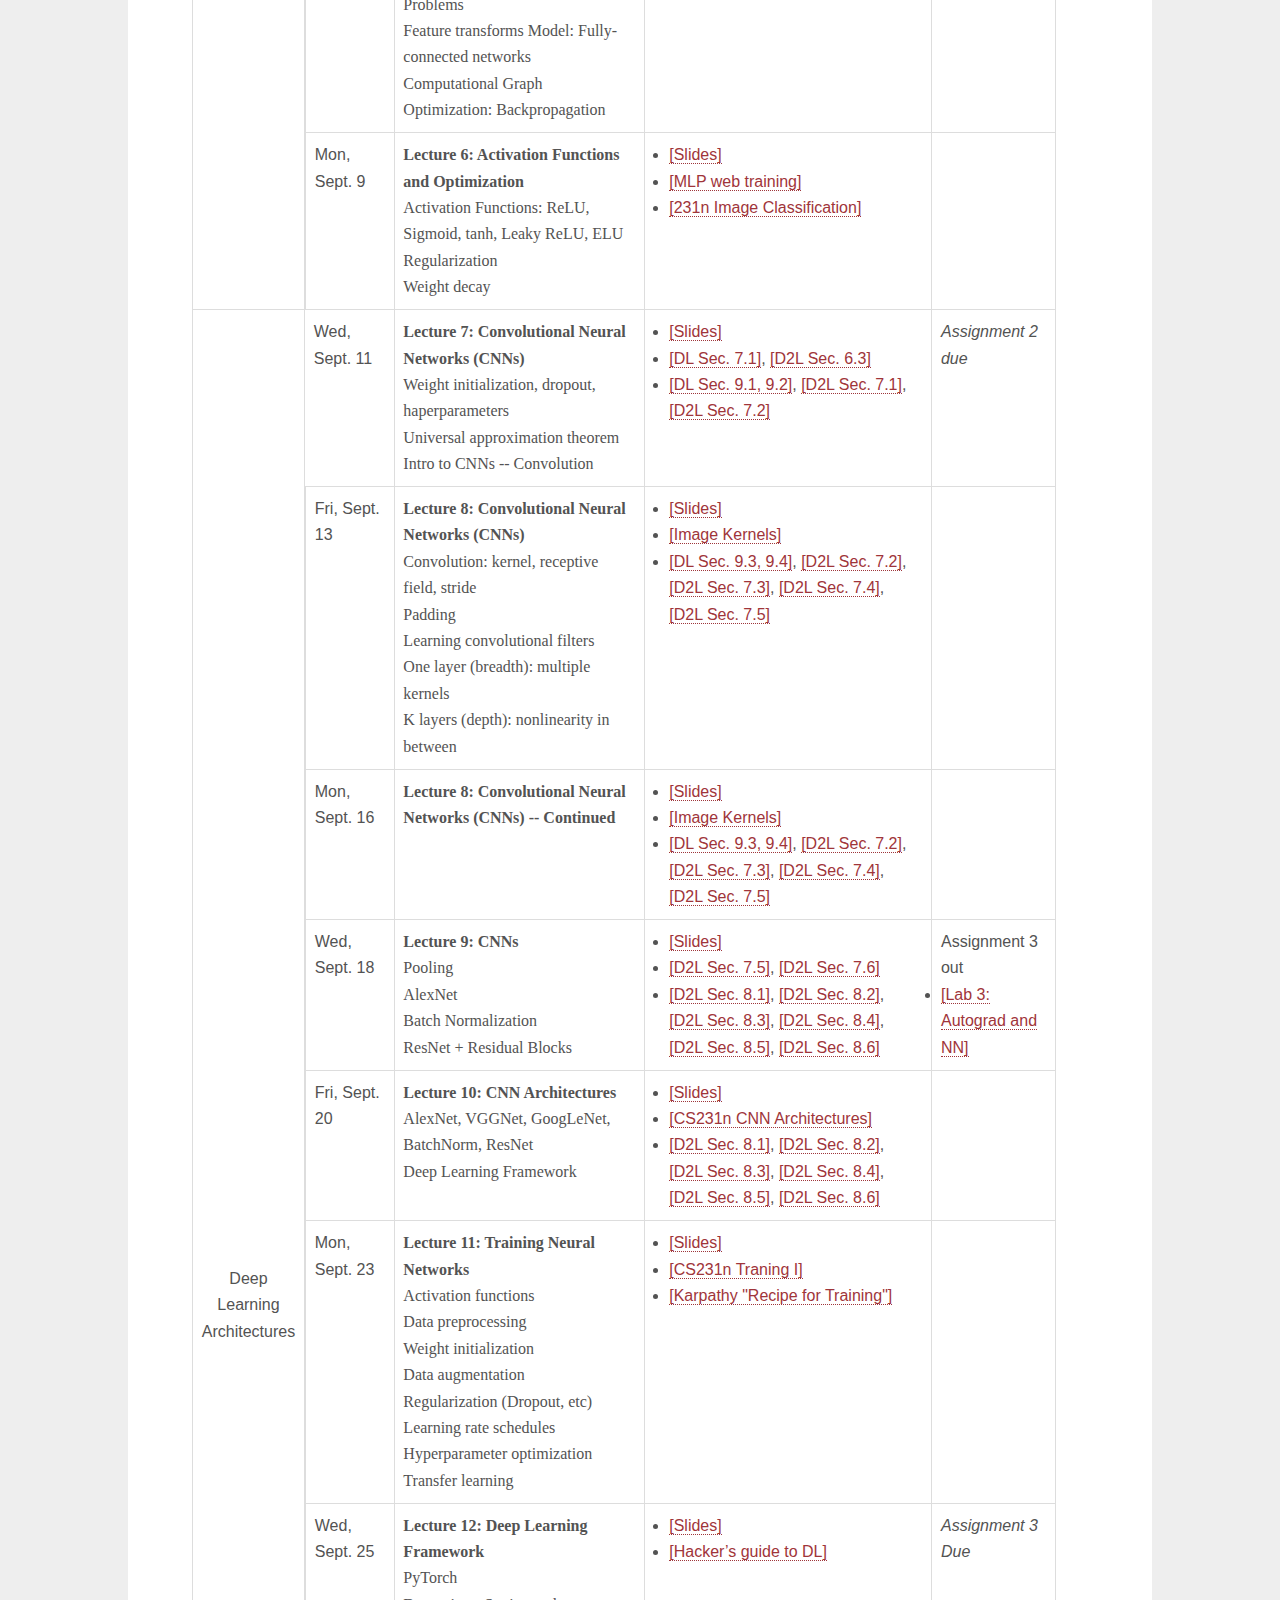
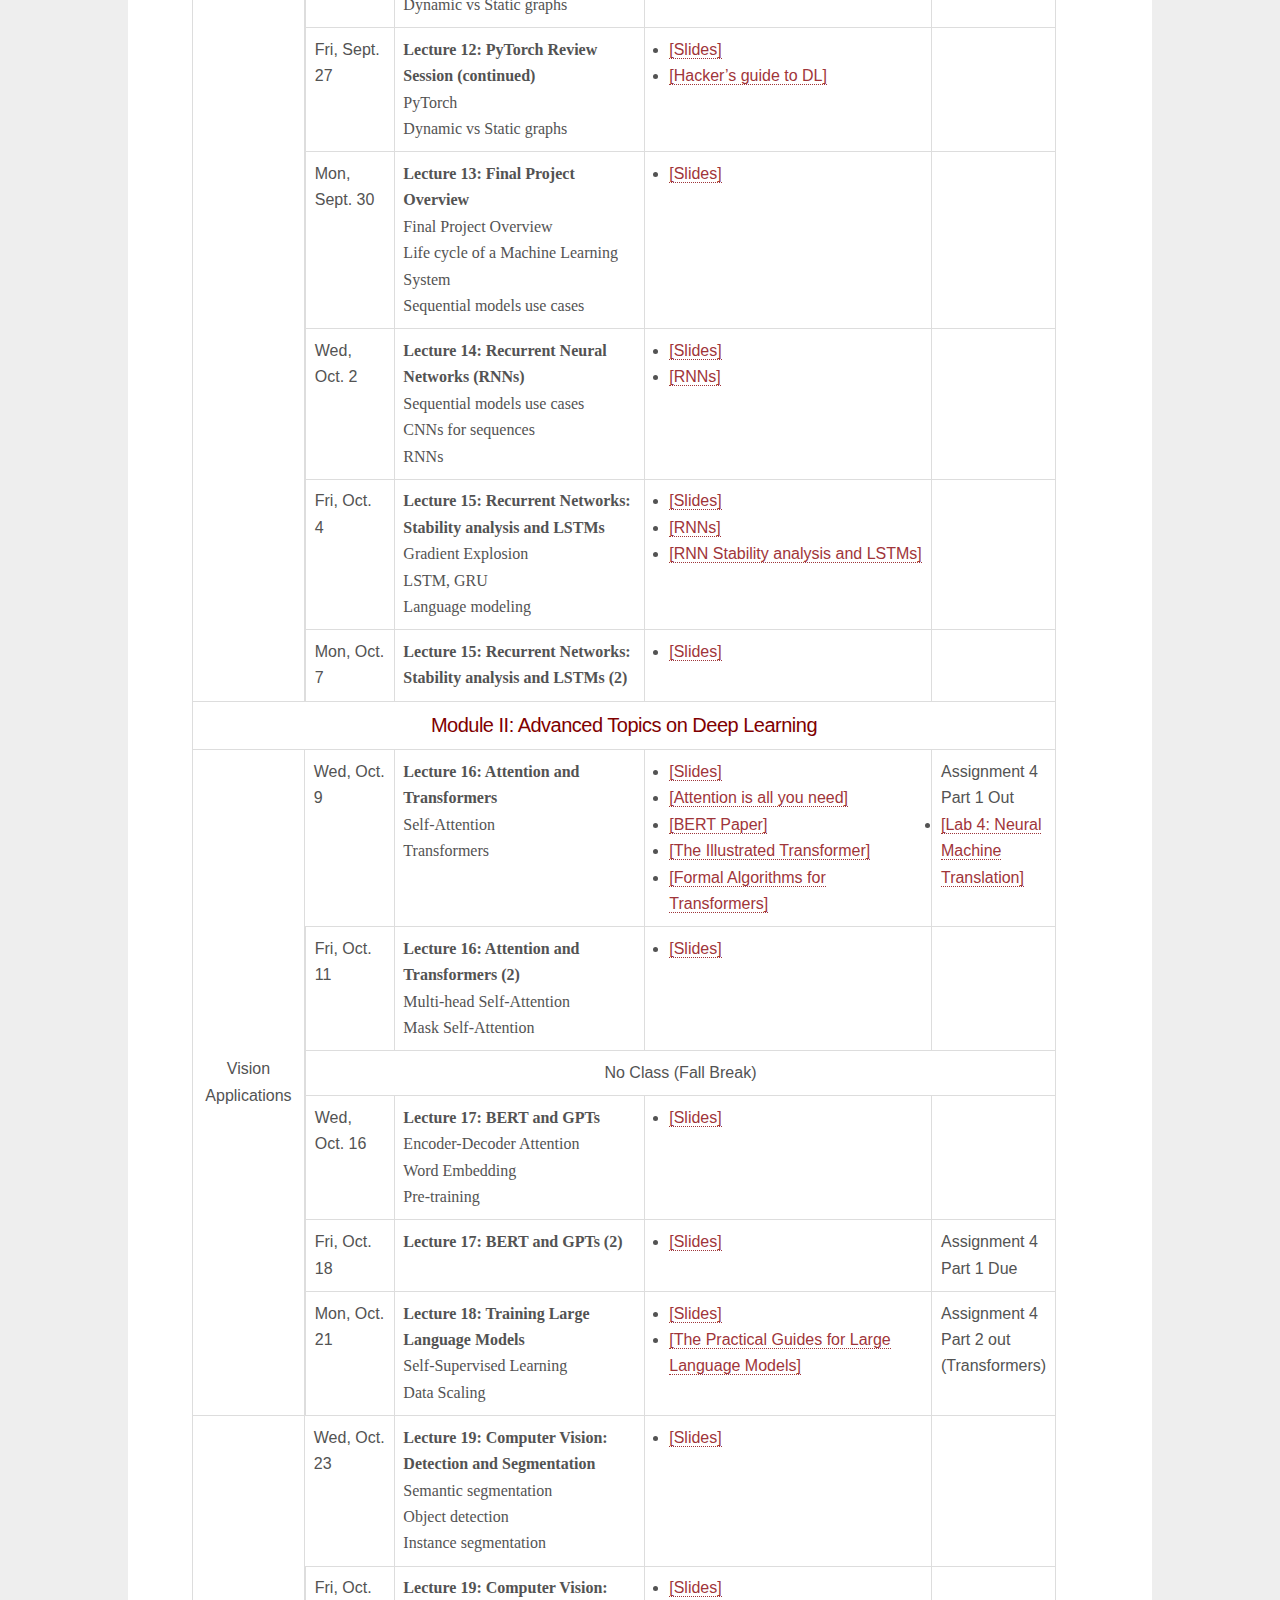
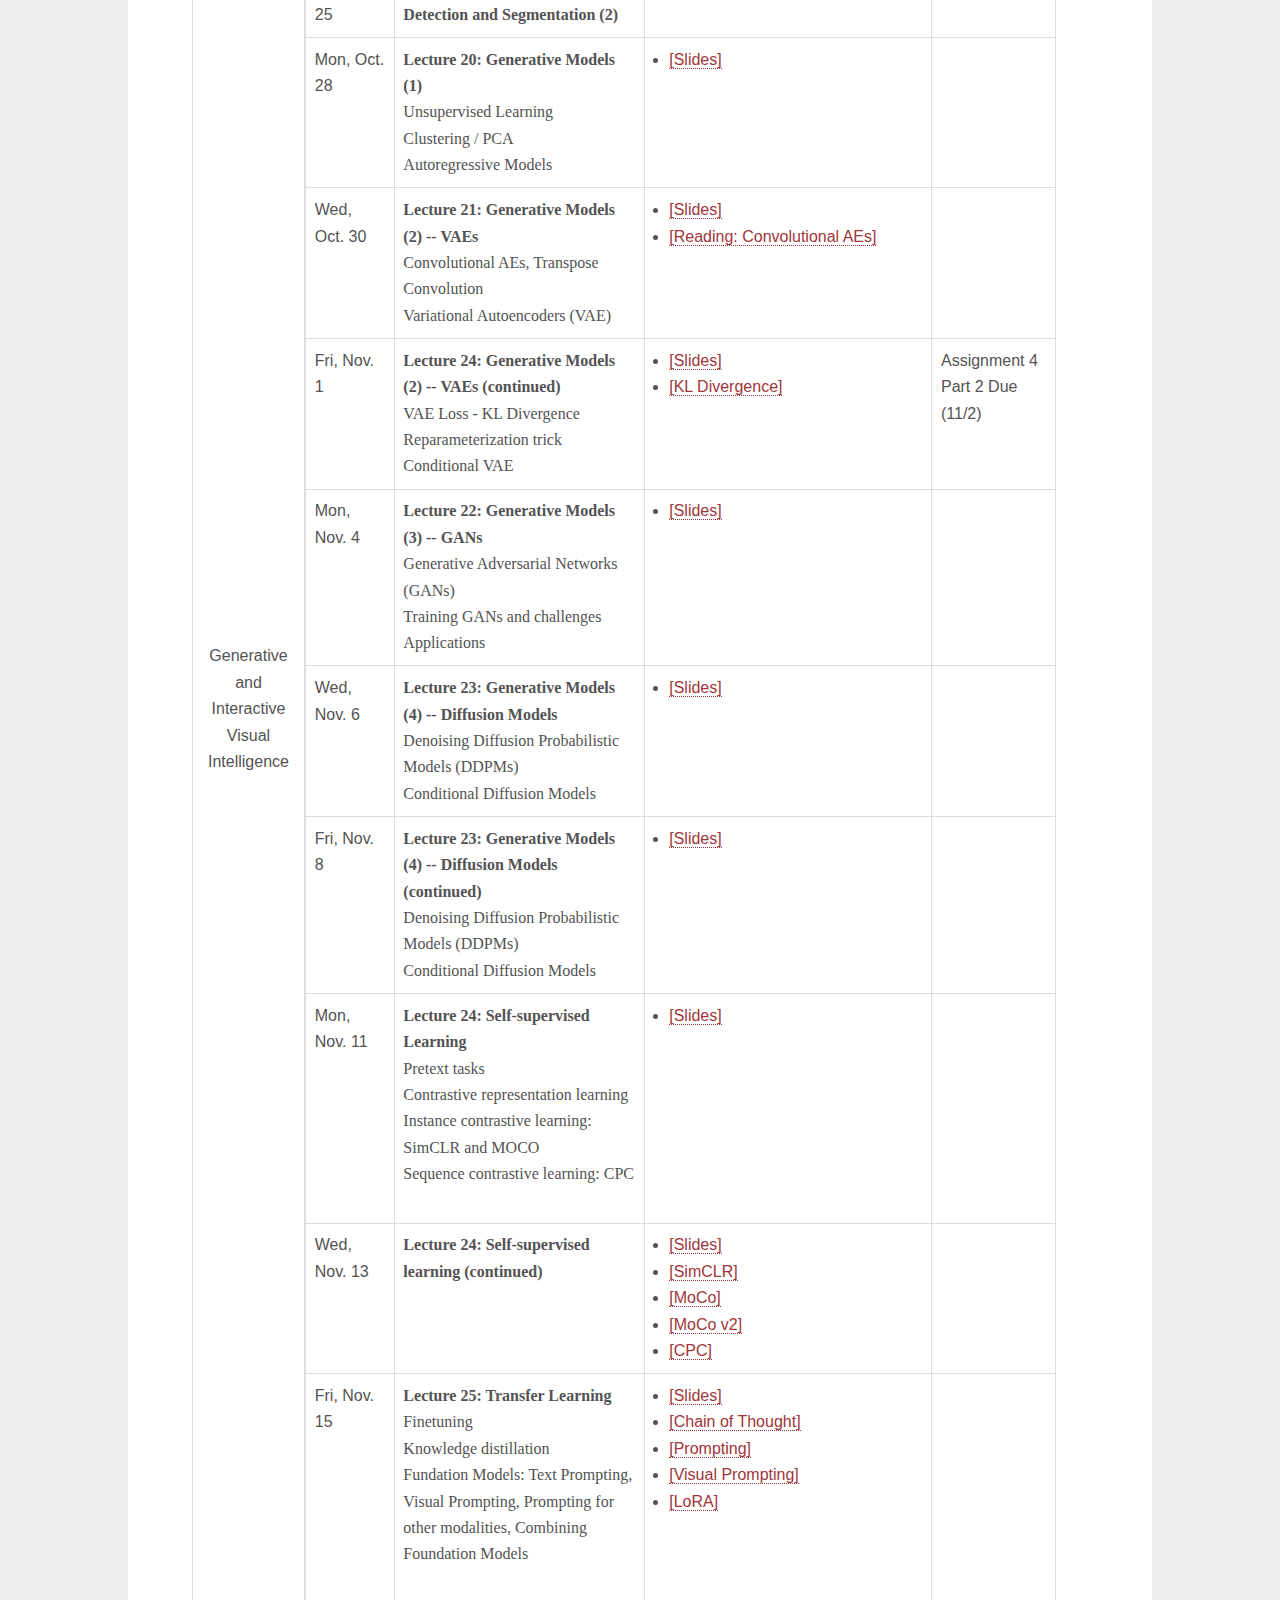
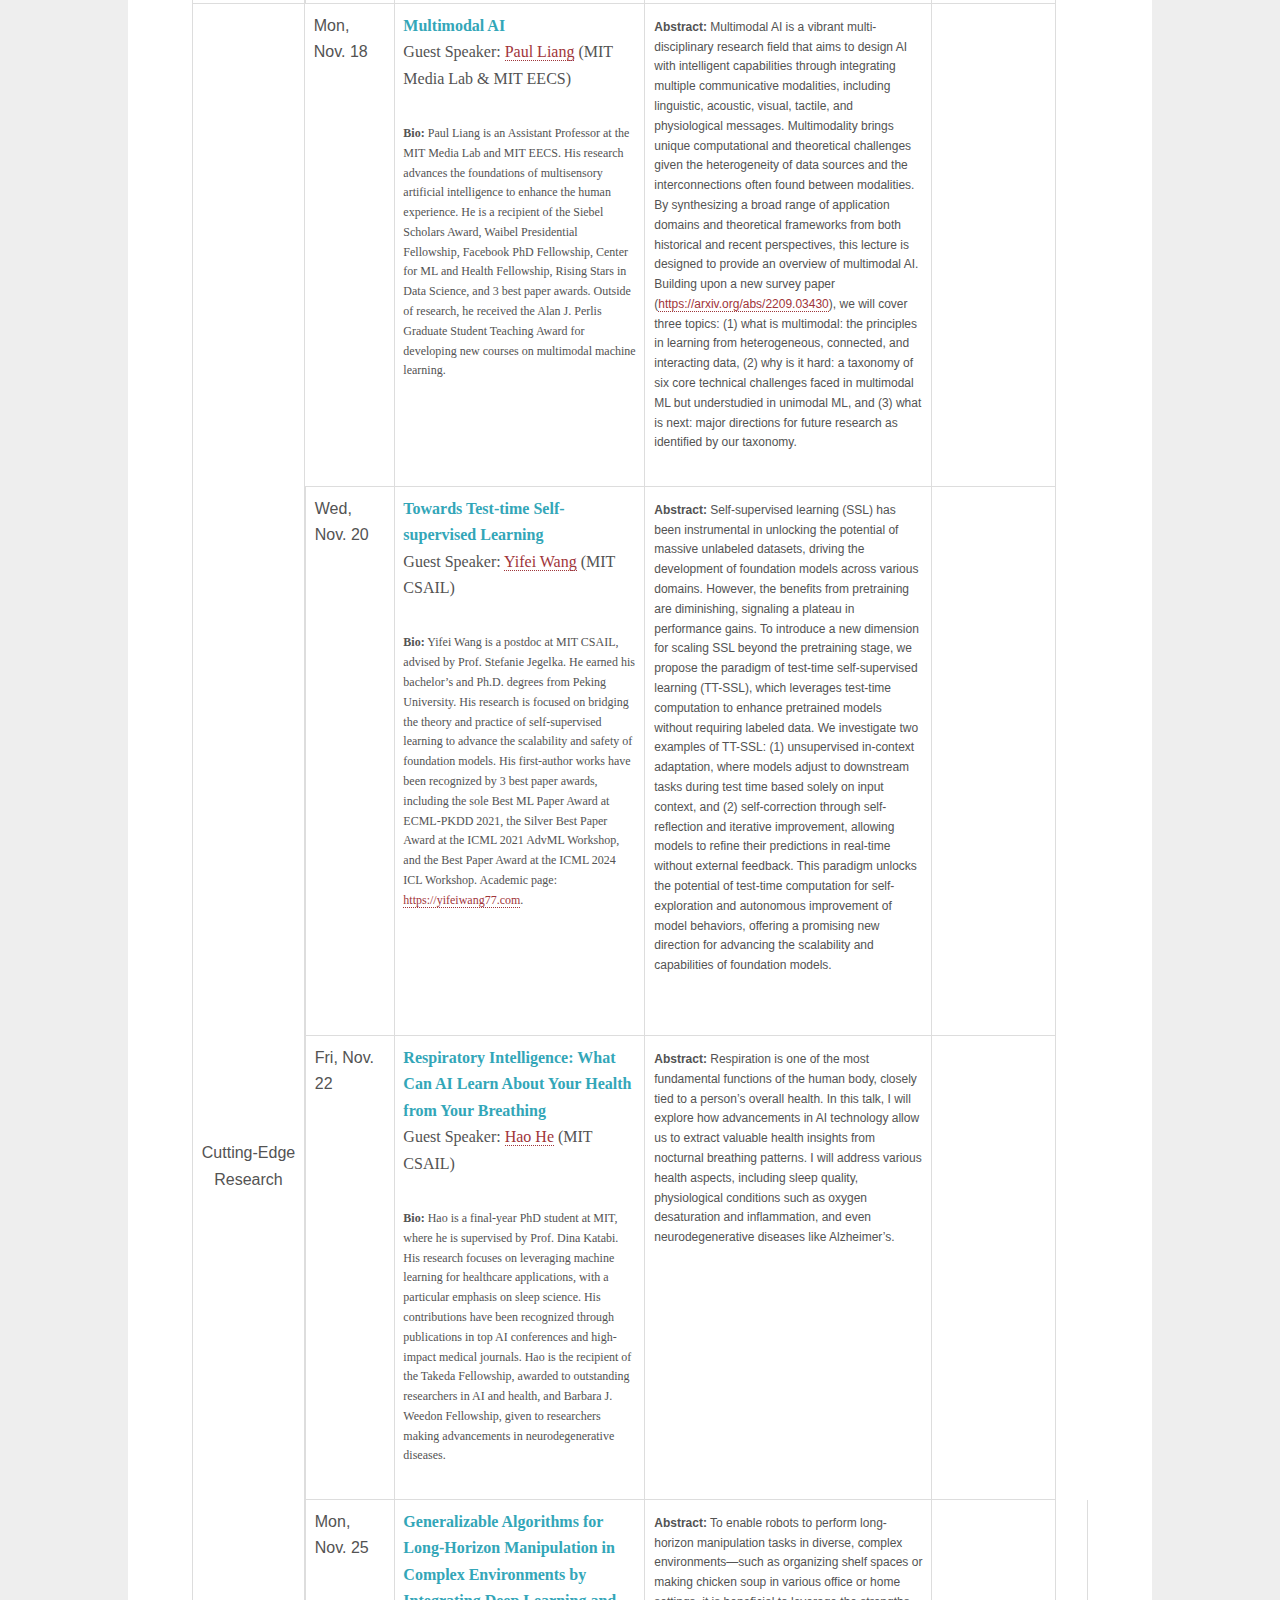
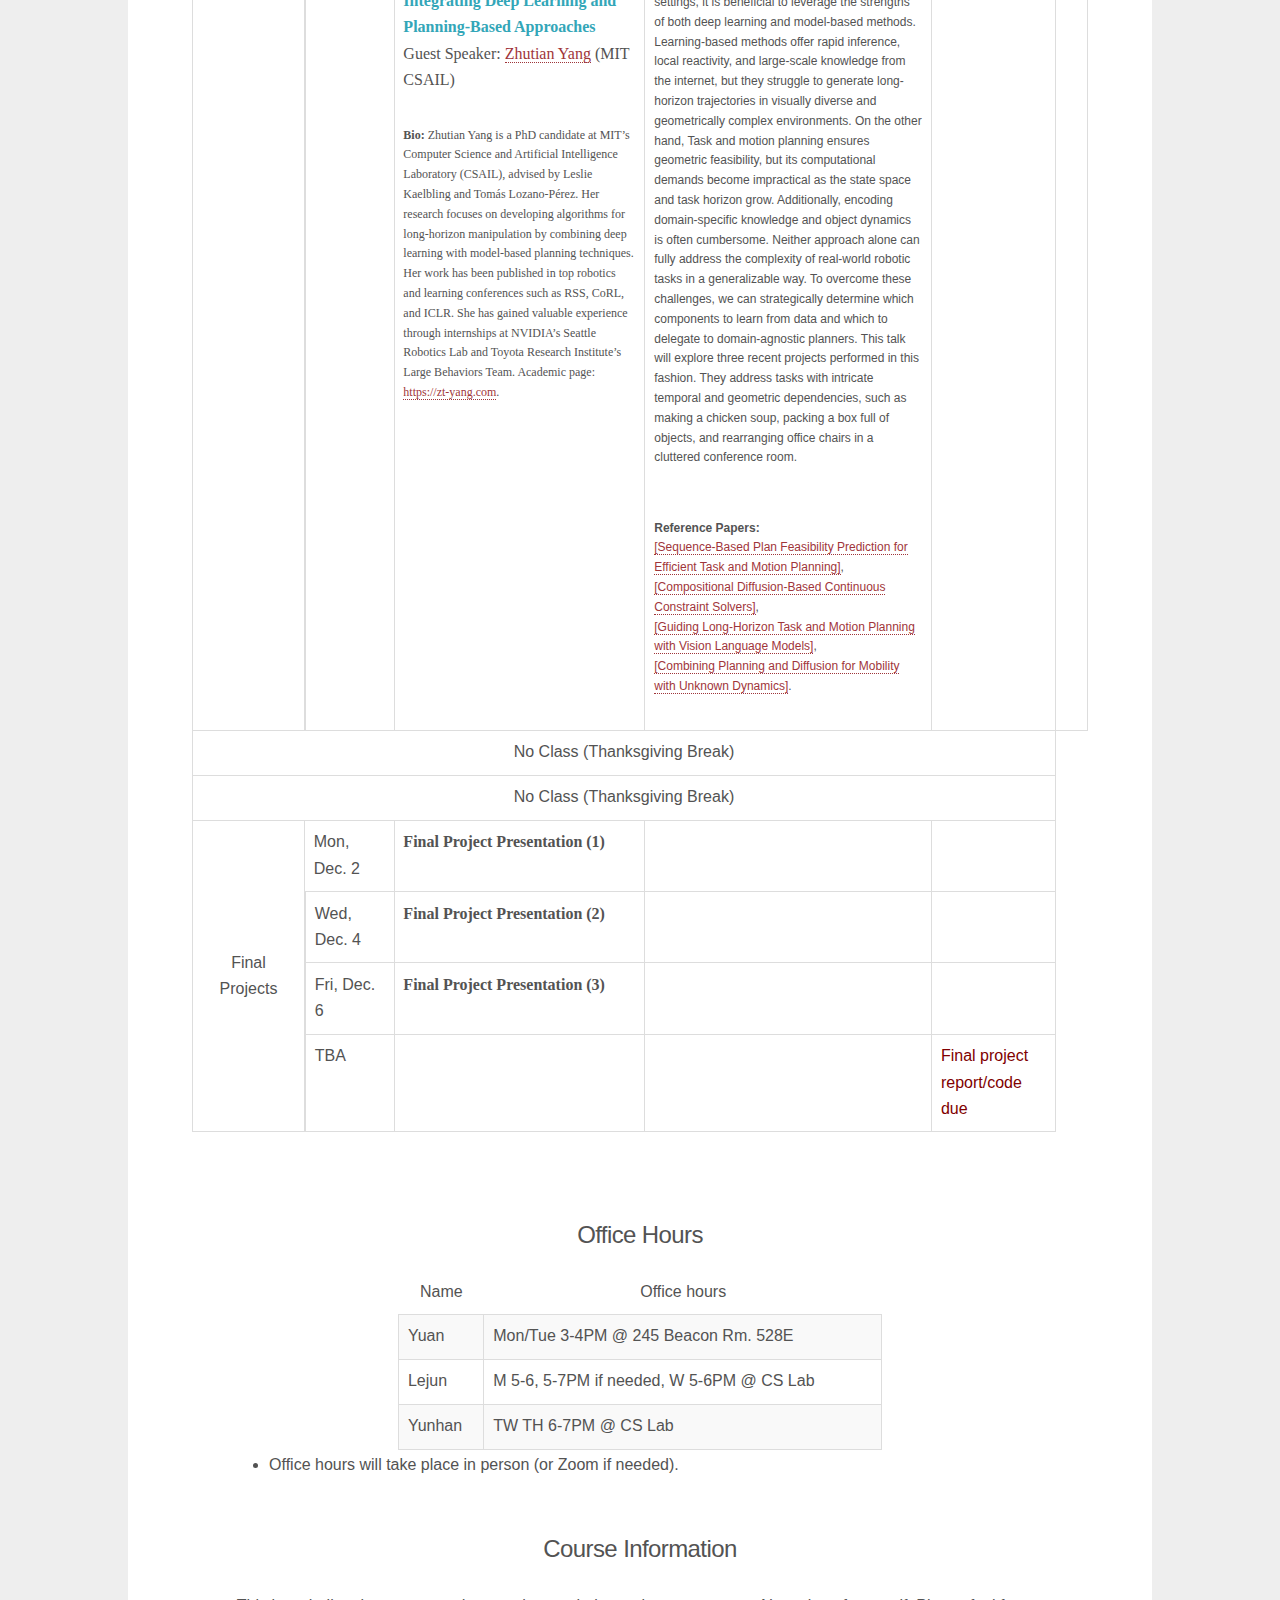
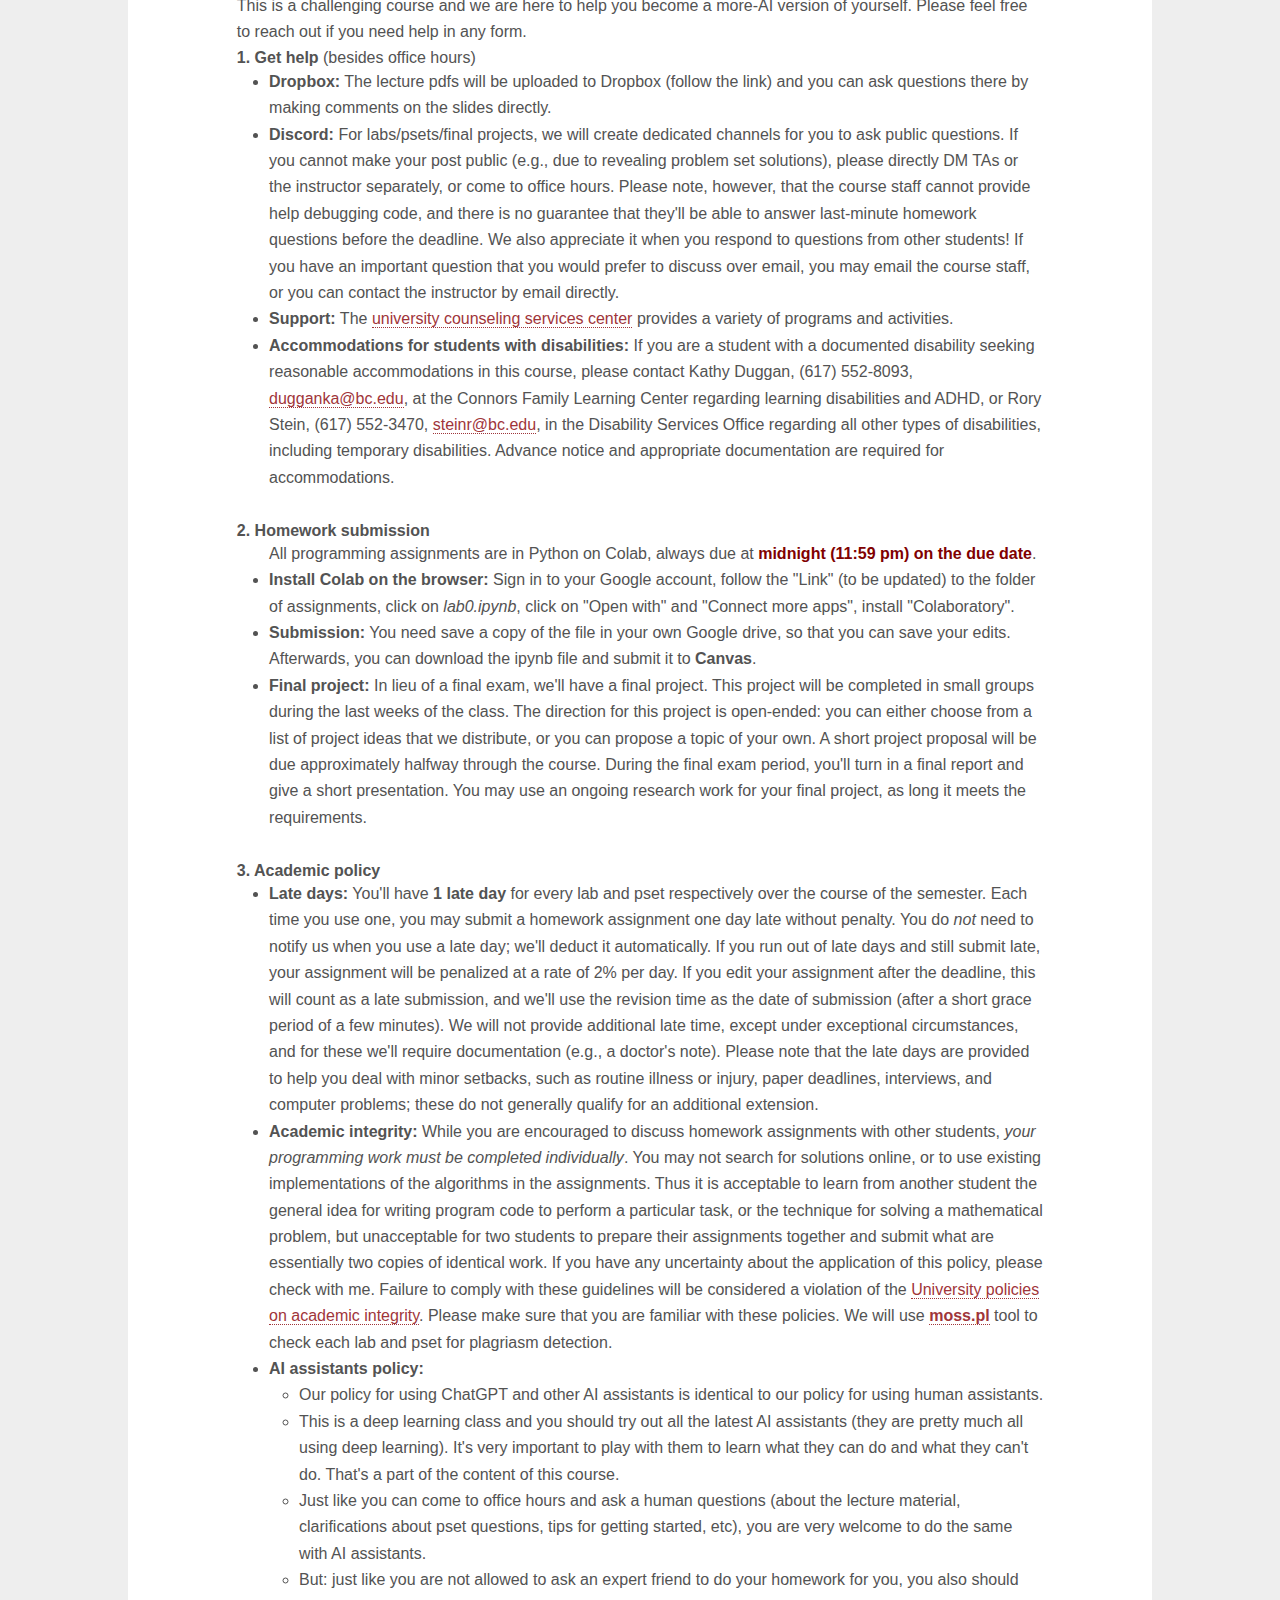
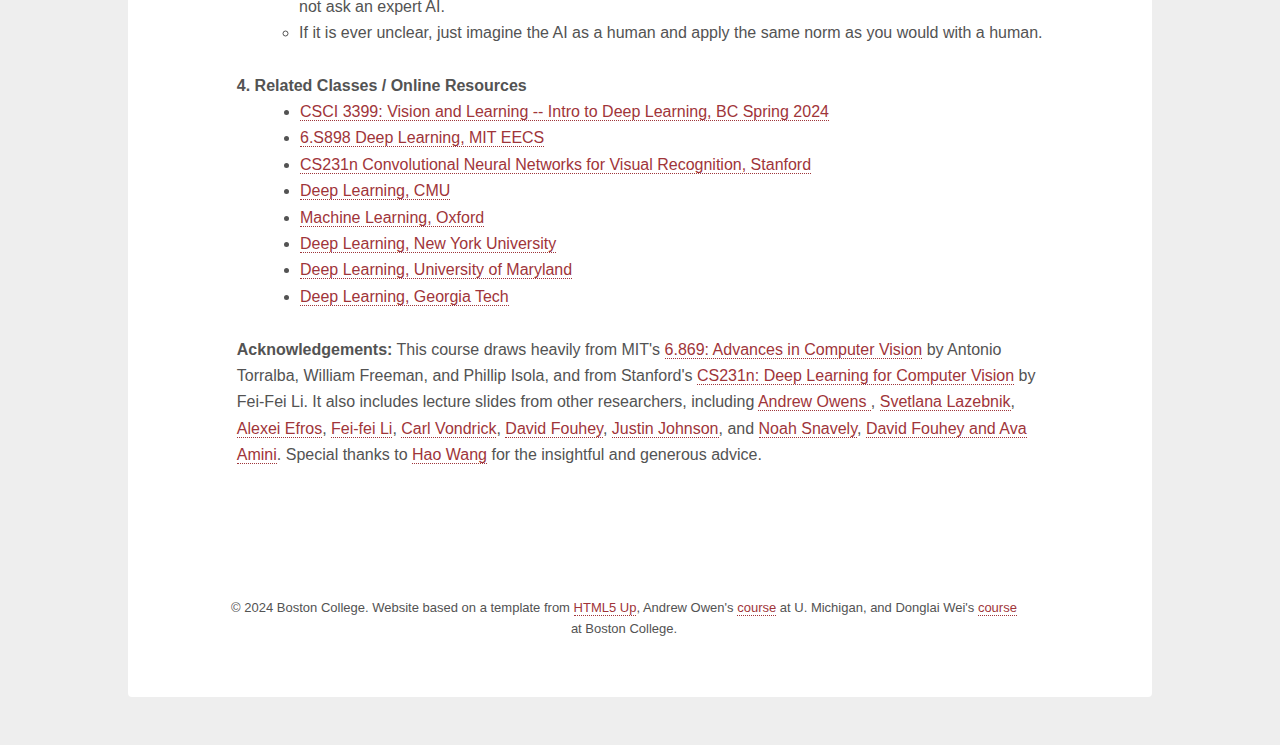
==== commit 5454c559: "update" ====
--- a/f24/index.html
+++ b/f24/index.html
@@ -1365,17 +1365,20 @@
       <tr>
         <td>Fri, Nov. 22</td>
         <td class="topic">
-          <span style="color: #33A6B8;">Respiration Intelligence: Know Your Health from Your Breathing with an AI Assistant</span>
+          <span style="color: #33A6B8;">Respiratory Intelligence: What Can AI Learn About Your Health from Your Breathing</span>
           <!-- Presentation I -->
           <div class="subtopic">
-            Guest Speaker: <a href="https://scholar.google.com/citations?user=v1sUoqwAAAAJ&hl=en" target="_blank">Hao He</a> (MIT CSAIL) <br>
+            <p>Guest Speaker: <a href="https://scholar.google.com/citations?user=v1sUoqwAAAAJ&hl=en" target="_blank">Hao He</a> (MIT CSAIL) <br></p>
 
             <!-- <b>Zoom Link:</b> <a href="https://mit.zoom.us/j/9470404282?pwd=Wlp4cUFXWWtnaUxXbUpmbmZuS0xndz09&omn=98130504935" target="_blank" style="color: #2EA9DF;"><p style="font-size: 12px;">https://mit.zoom.us/j/9470404282?pwd=Wlp4cUFXWWtnaUxXbUpmbmZuS0xndz09&omn=98130504935</p></a> -->
 
-          </div>
-        </td>
-        <td>
-          <p style="font-size: 12px;">Abstract: Respiration is a fundamental life-sustaining function intricately connected to various aspects of human health. With the aid of AI, we can uncover associations between respiration and numerous health conditions. In this lecture, we'll introduce three case studies demonstrating the use of breathing signals to predict blood oxygen saturation, sleep stages, and inflammation. We'll discuss the accuracy and practical applications of these predictive systems, as well as the core AI technologies that power them. </p></br>
+
+            <p style="font-size: 12px;"><b>Bio:</b> Hao is a final-year PhD student at MIT, where he is supervised by Prof. Dina Katabi. His research focuses on leveraging machine learning for healthcare applications, with a particular emphasis on sleep science. His contributions have been recognized through publications in top AI conferences and high-impact medical journals. Hao is the recipient of the Takeda Fellowship, awarded to outstanding researchers in AI and health, and Barbara J. Weedon Fellowship, given to researchers making advancements in neurodegenerative diseases.
+
+          </div>
+        </td>
+        <td>
+          <p style="font-size: 12px;"><b>Abstract:</b> Respiration is one of the most fundamental functions of the human body, closely tied to a person’s overall health. In this talk, I will explore how advancements in AI technology allow us to extract valuable health insights from nocturnal breathing patterns. I will address various health aspects, including sleep quality, physiological conditions such as oxygen desaturation and inflammation, and even neurodegenerative diseases like Alzheimer’s. </p></br>
         </td>
         </td>
         <td></td>
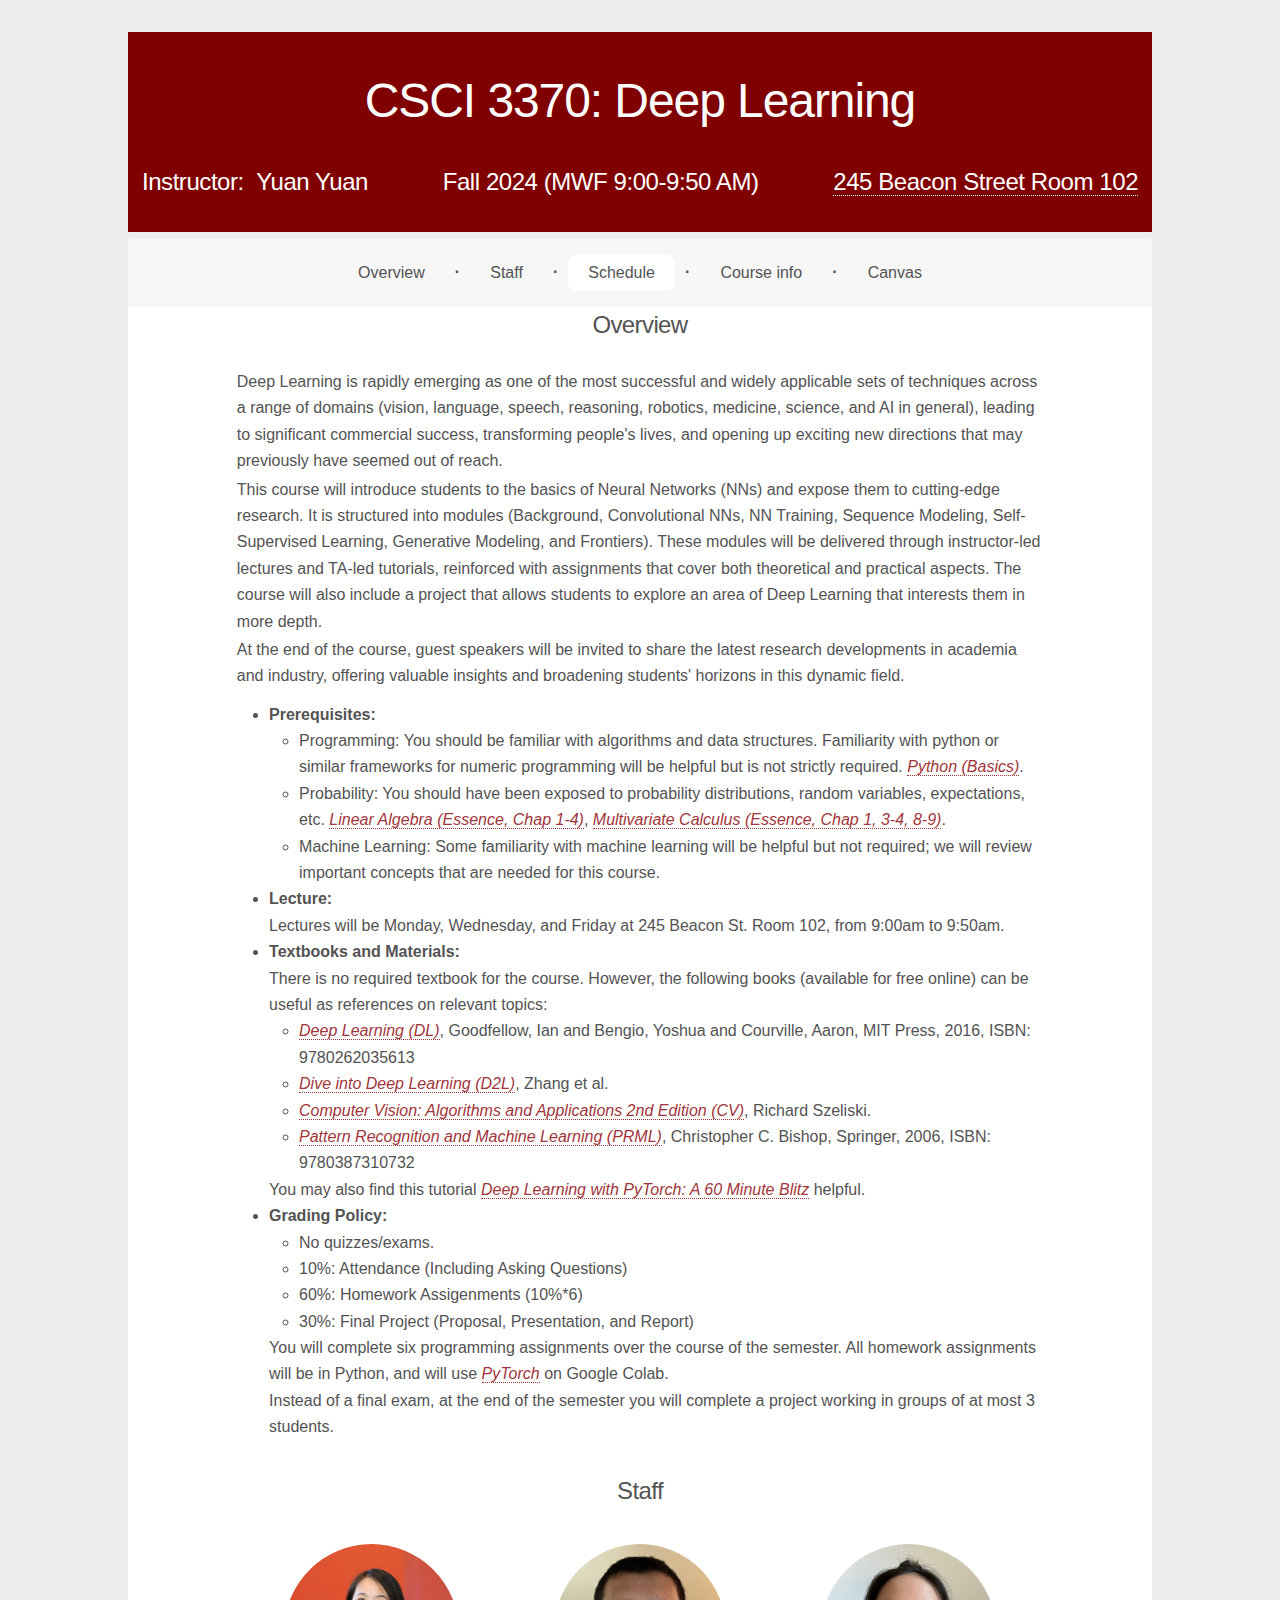
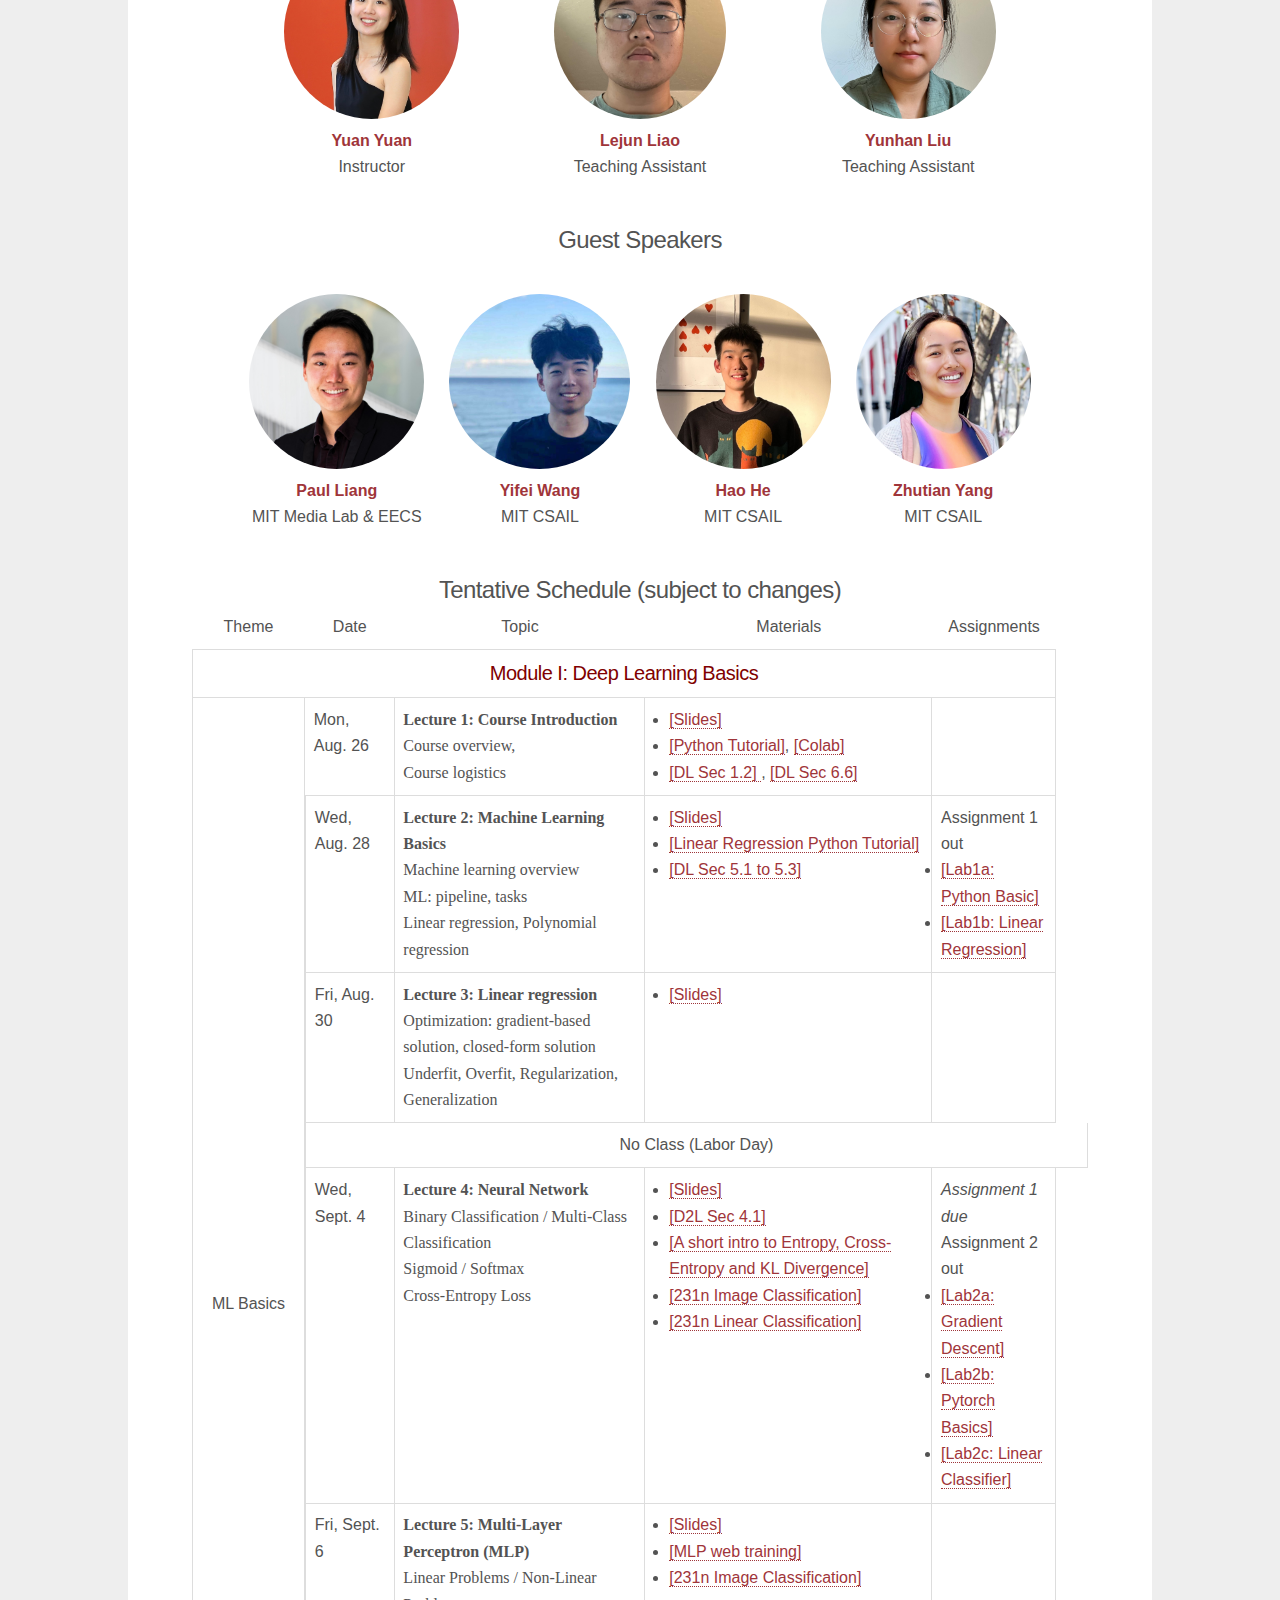
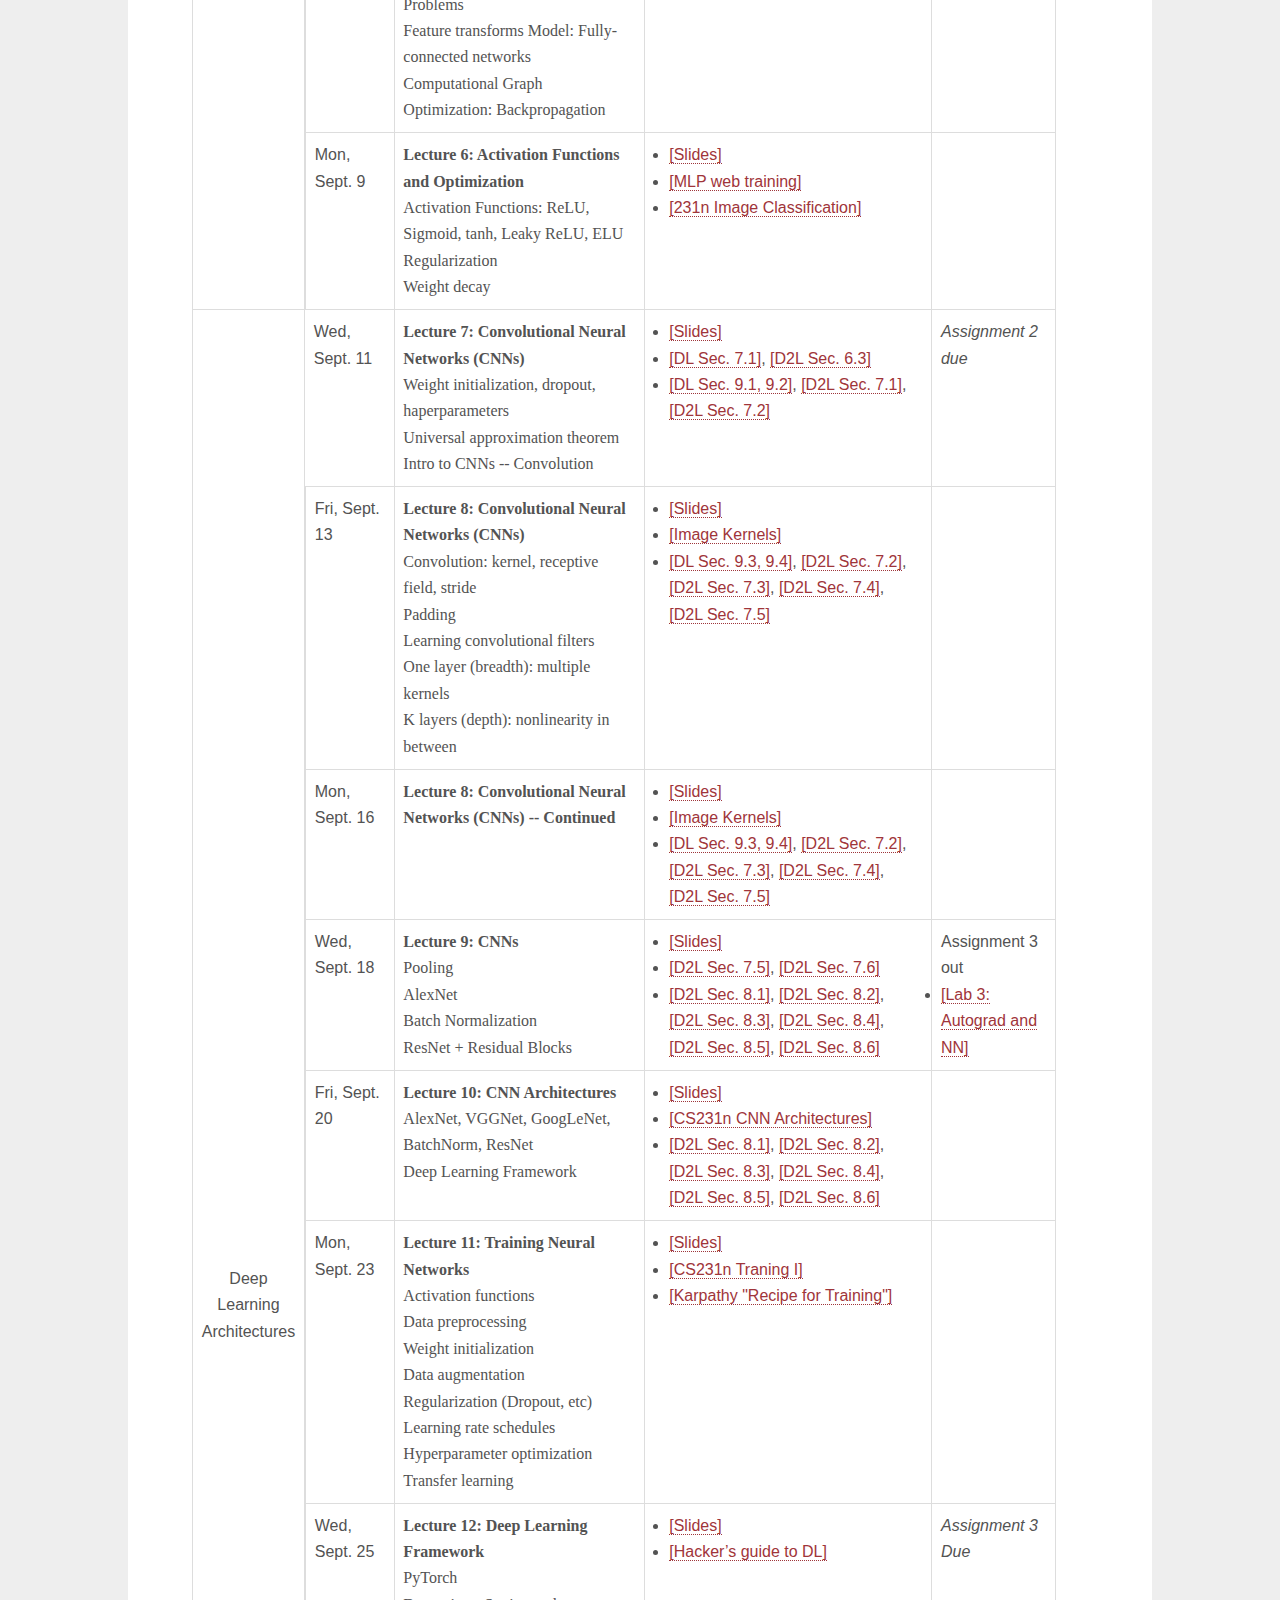
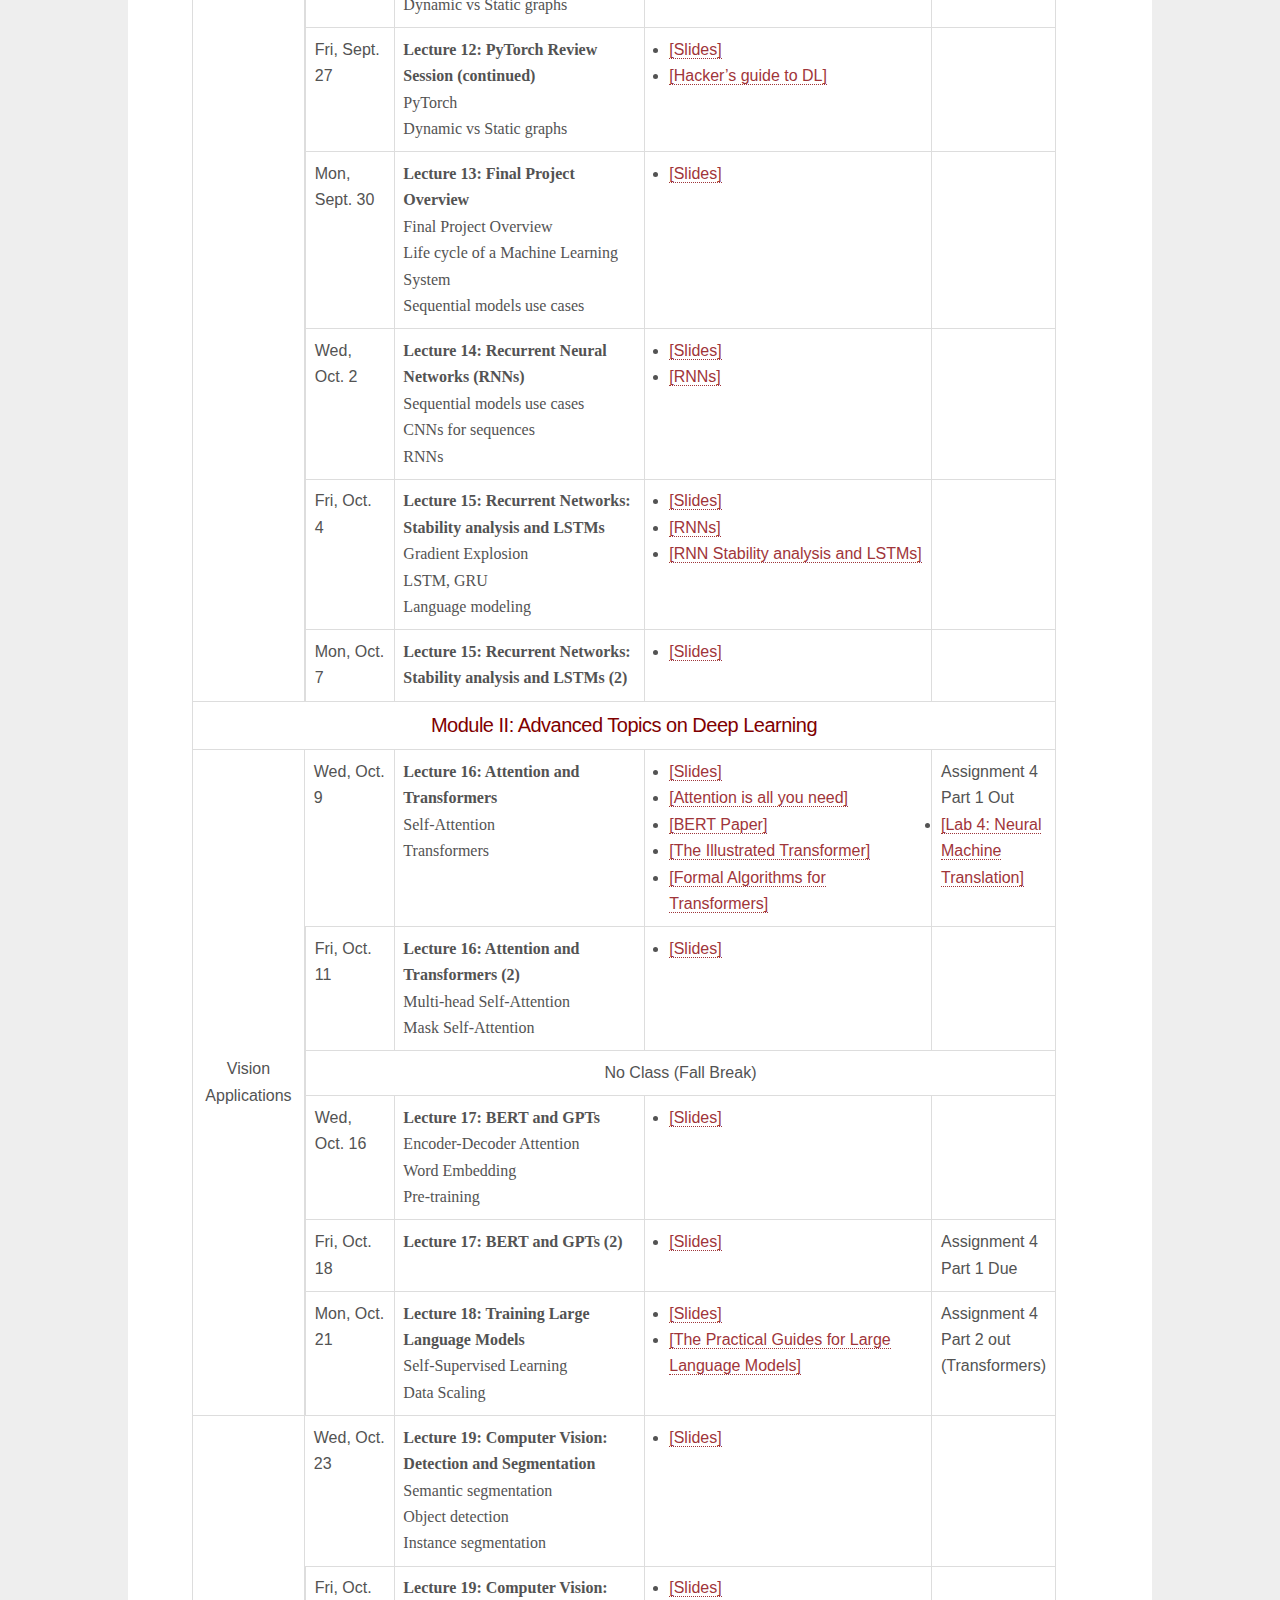
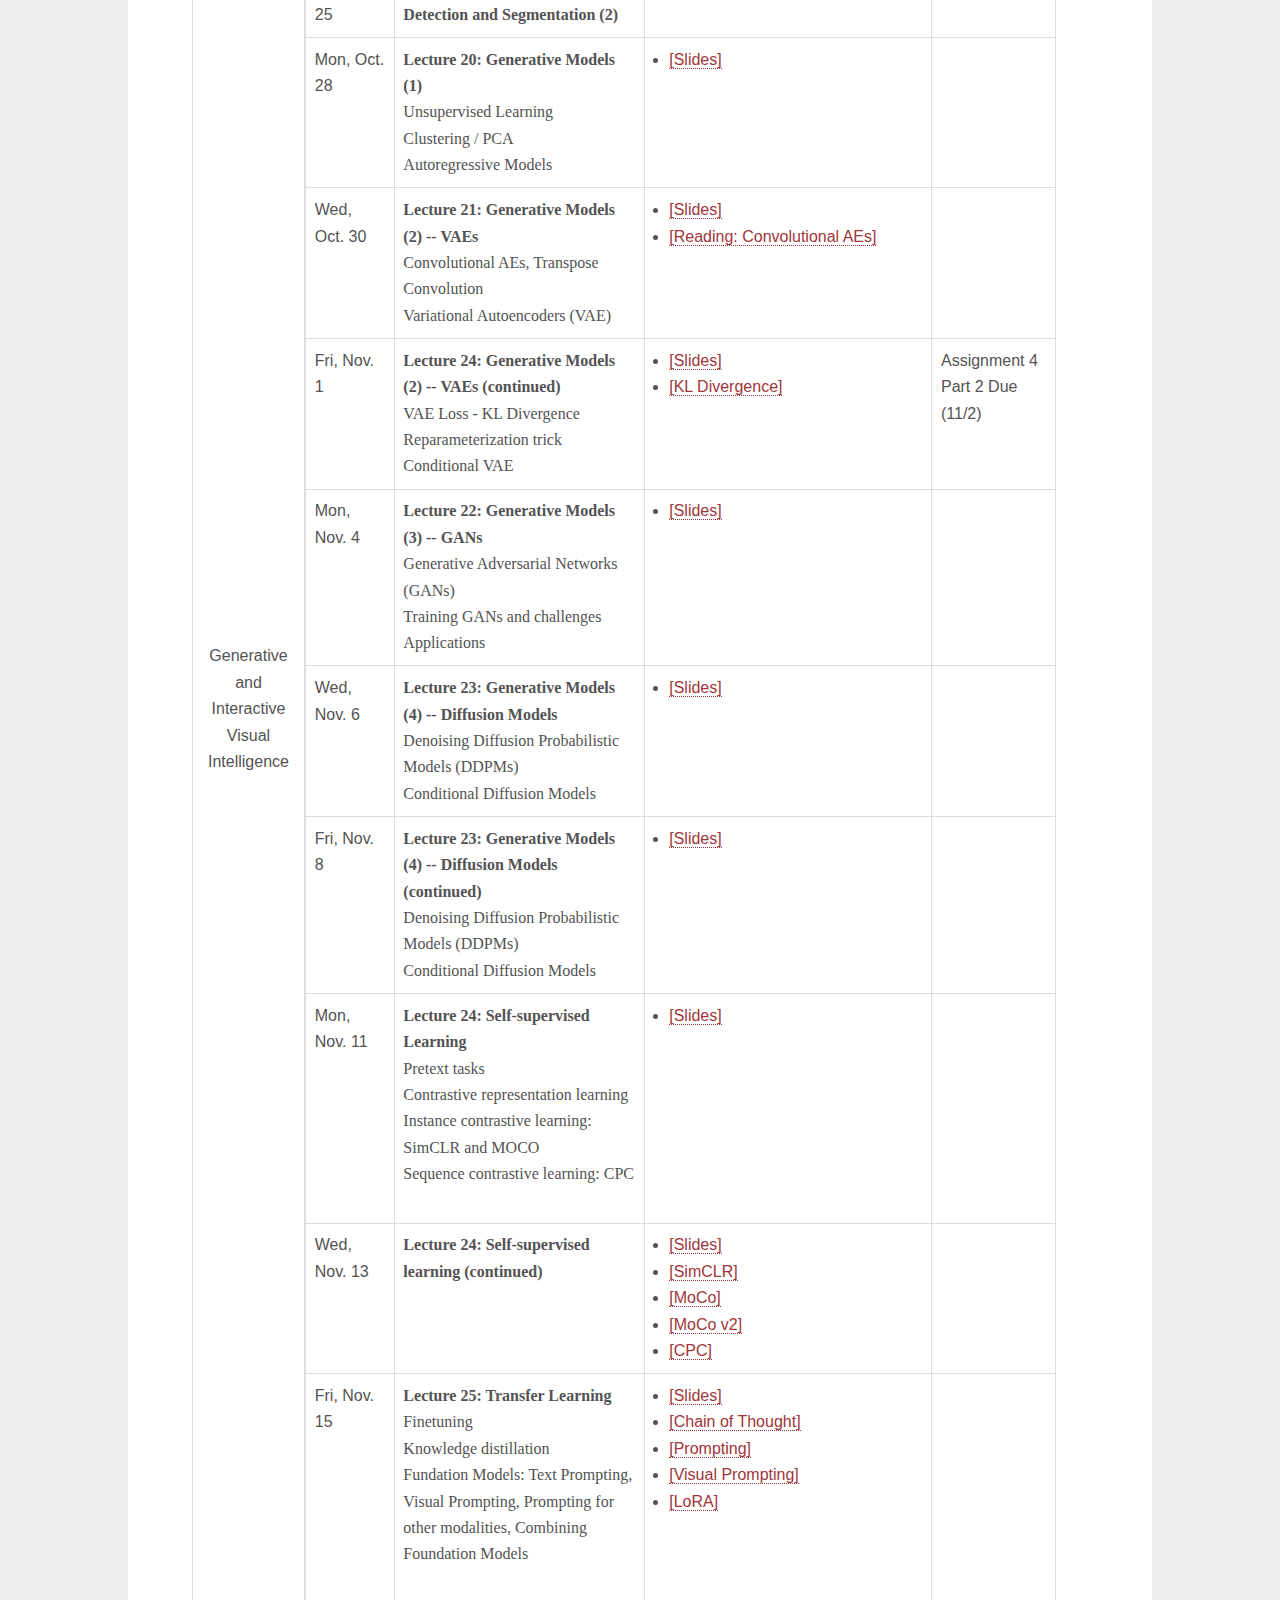
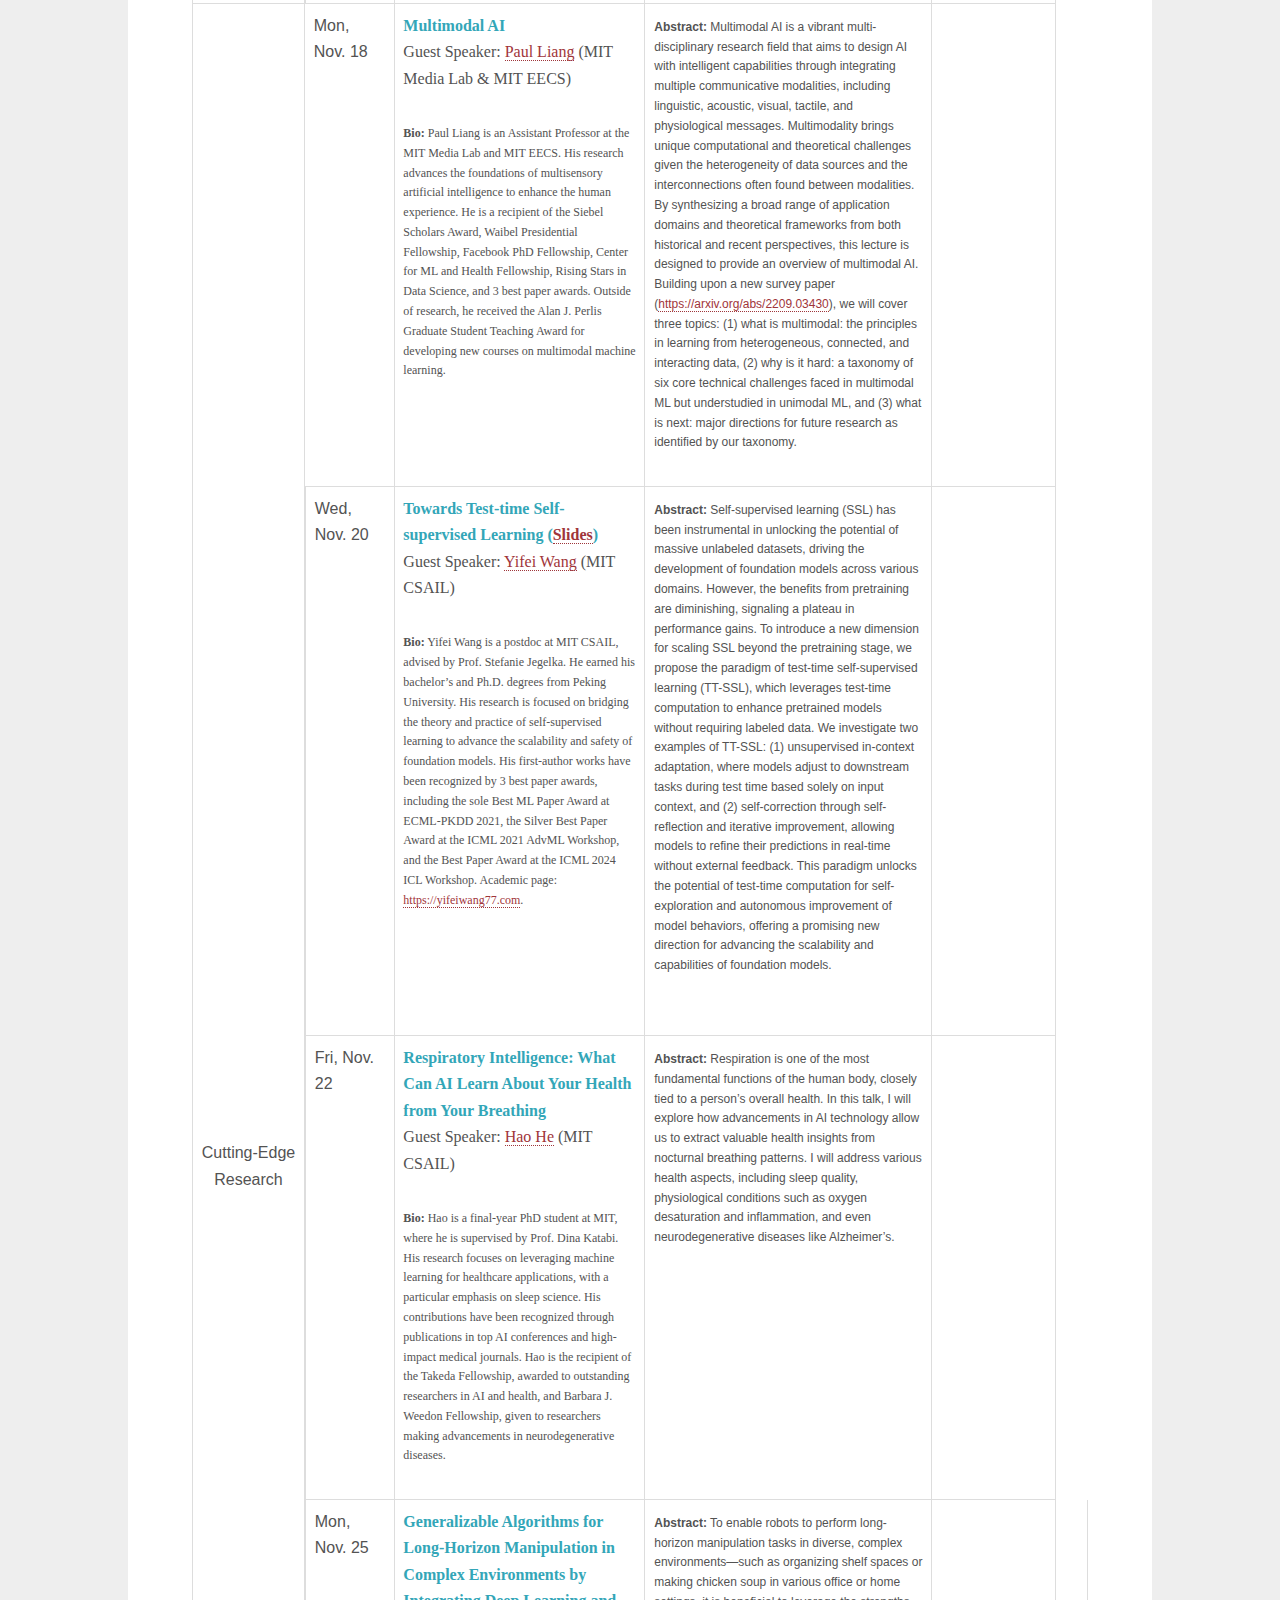
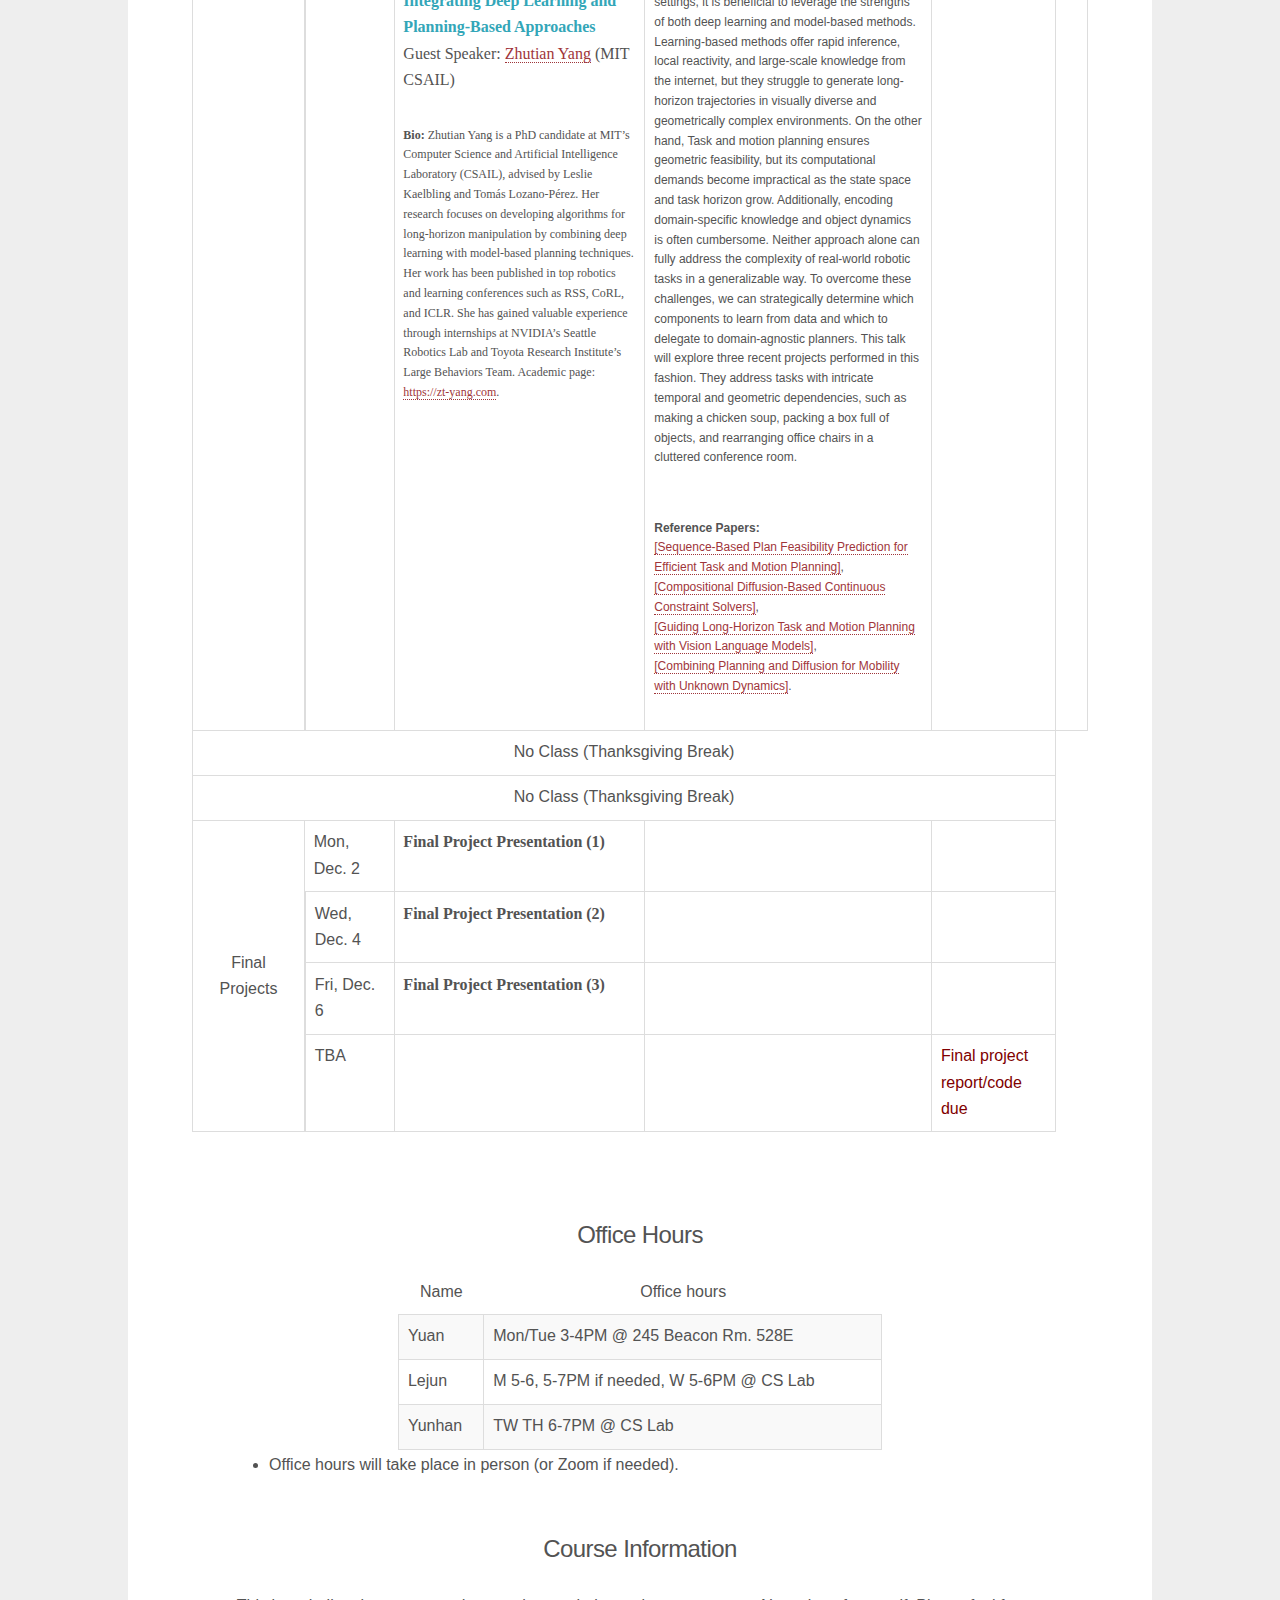
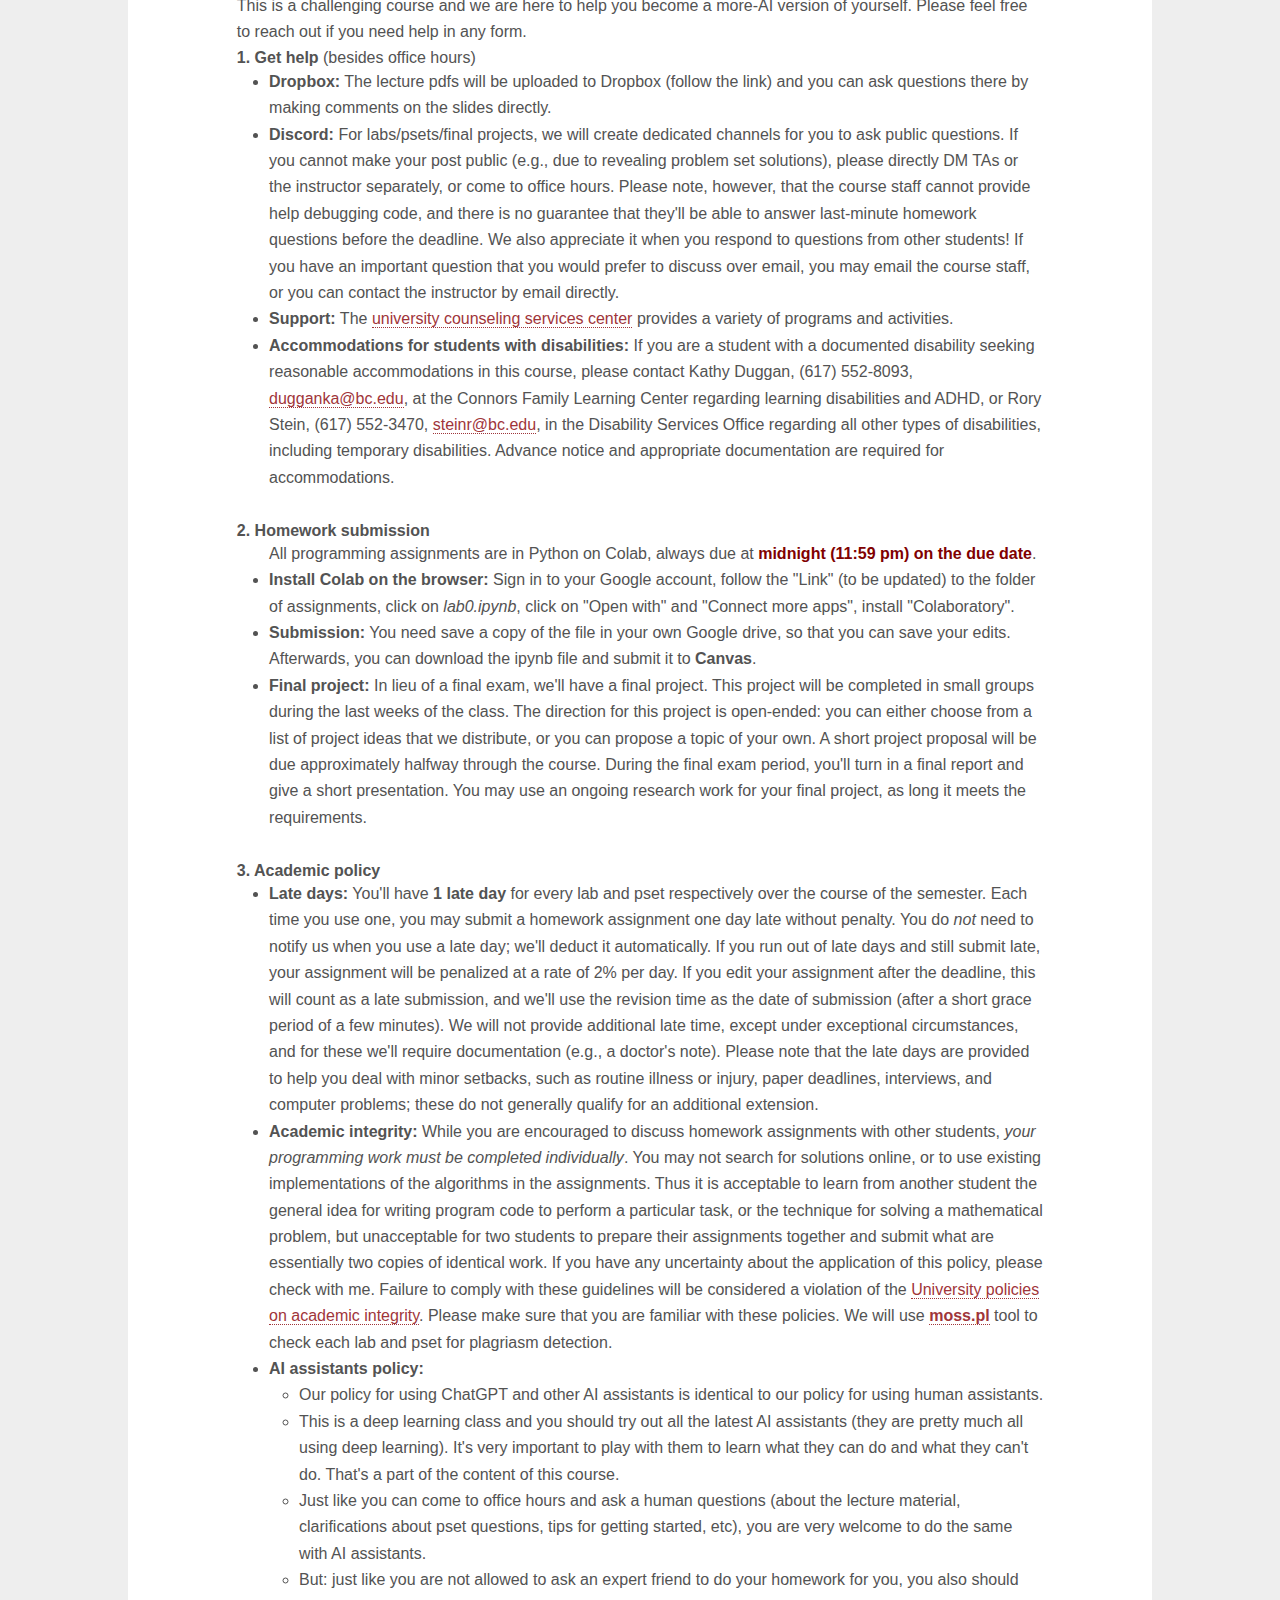
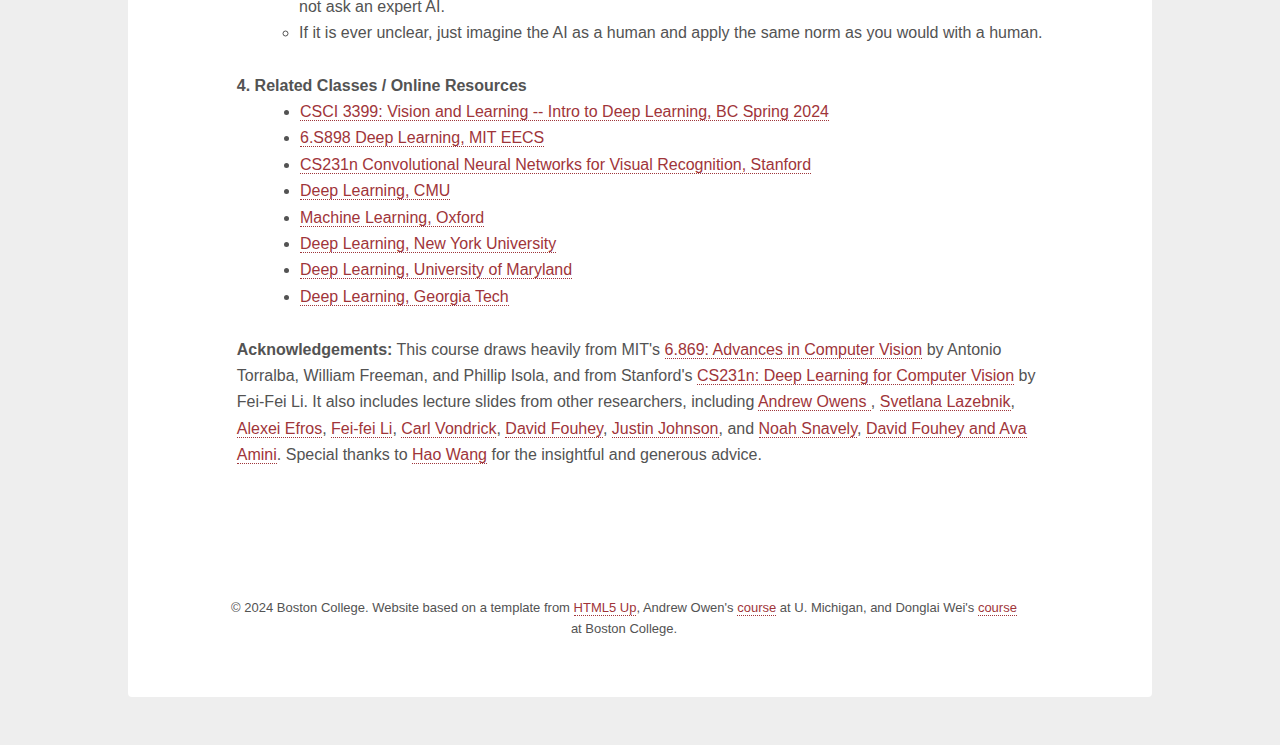
==== commit e6d599eb: "update" ====
--- a/f24/index.html
+++ b/f24/index.html
@@ -1349,7 +1349,7 @@
       <tr>
         <td>Wed, Nov. 20</td>
         <td class="topic">
-          <span style="color: #33A6B8;">Towards Test-time Self-supervised Learning</span>
+          <span style="color: #33A6B8;">Towards Test-time Self-supervised Learning (<a href="https://yifeiwang77.com/assets/pdf/TT-SSL-talk-Nov2024.pdf" target="_blank">Slides</a>)</span>
         <div class="subtopic">
             <p>Guest Speaker: <a href="https://yifeiwang77.com/" target="_blank">Yifei Wang</a> (MIT CSAIL) <br></p>
 
